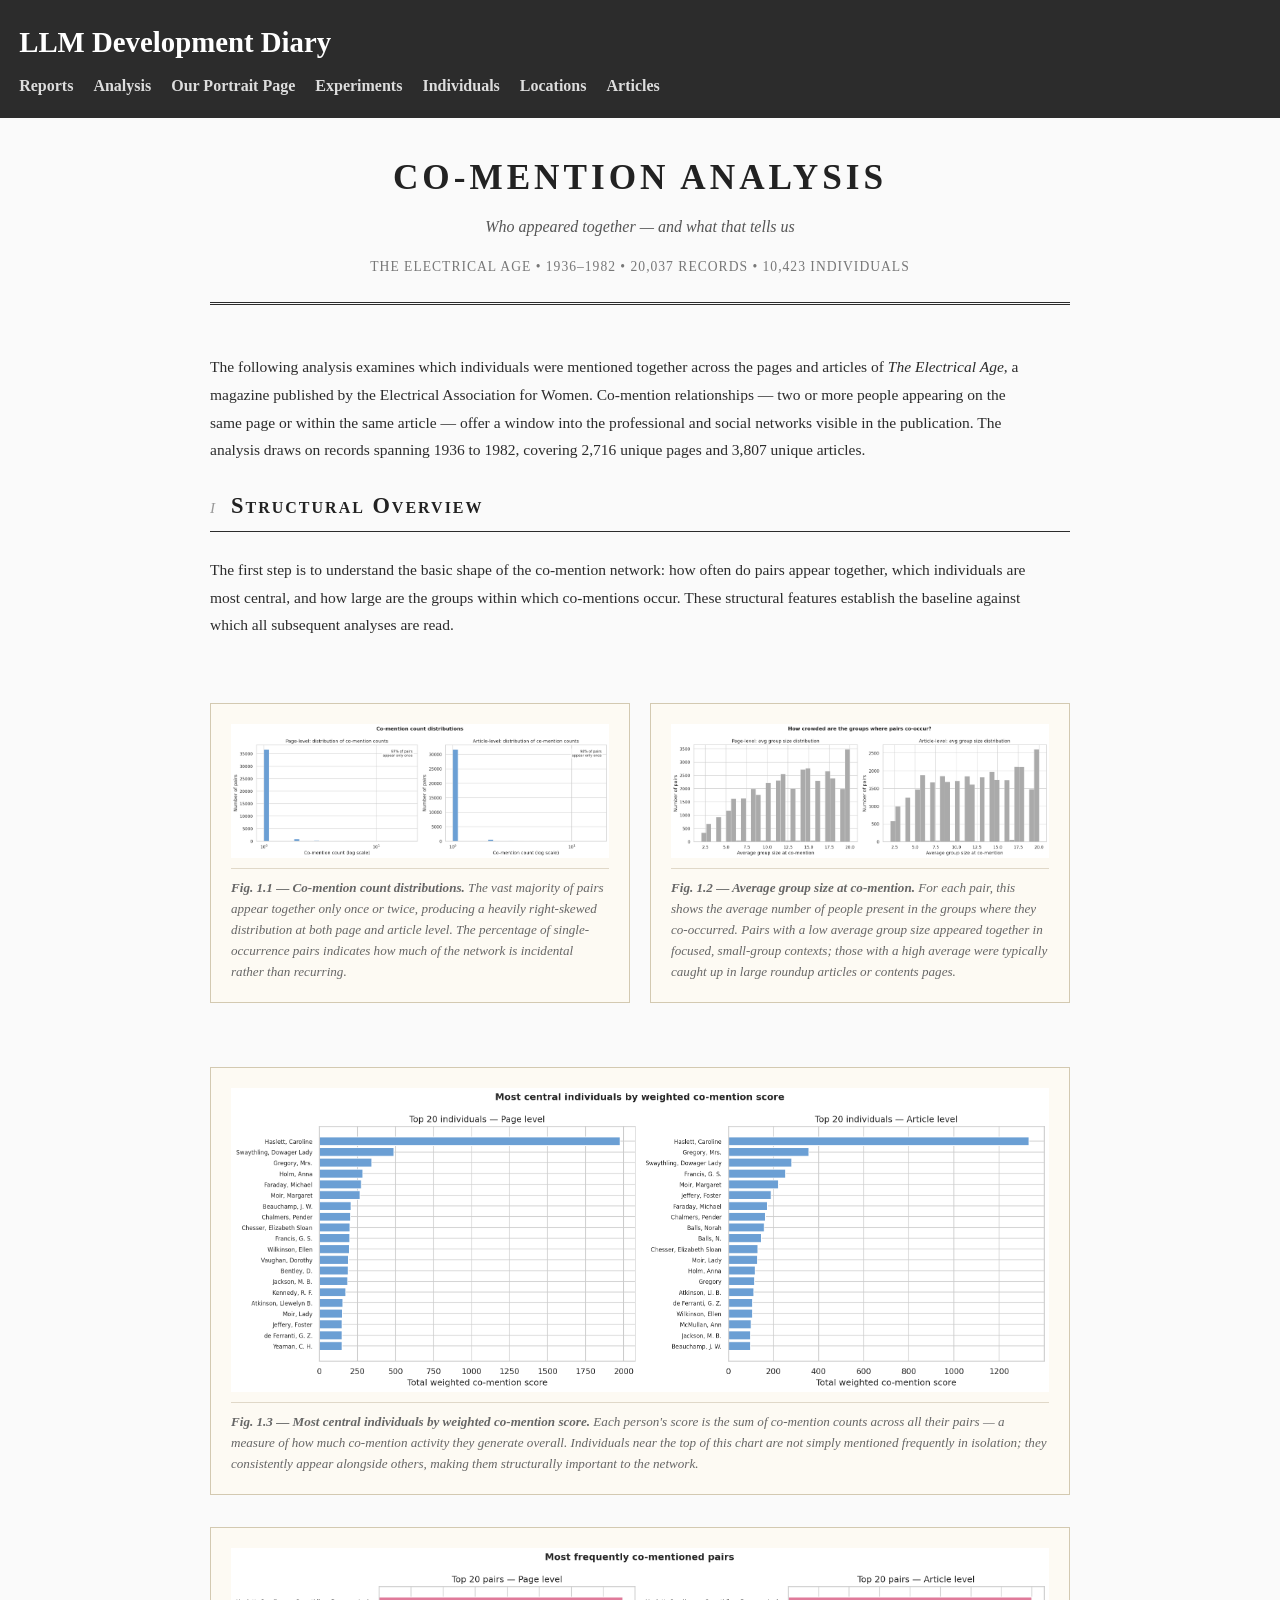
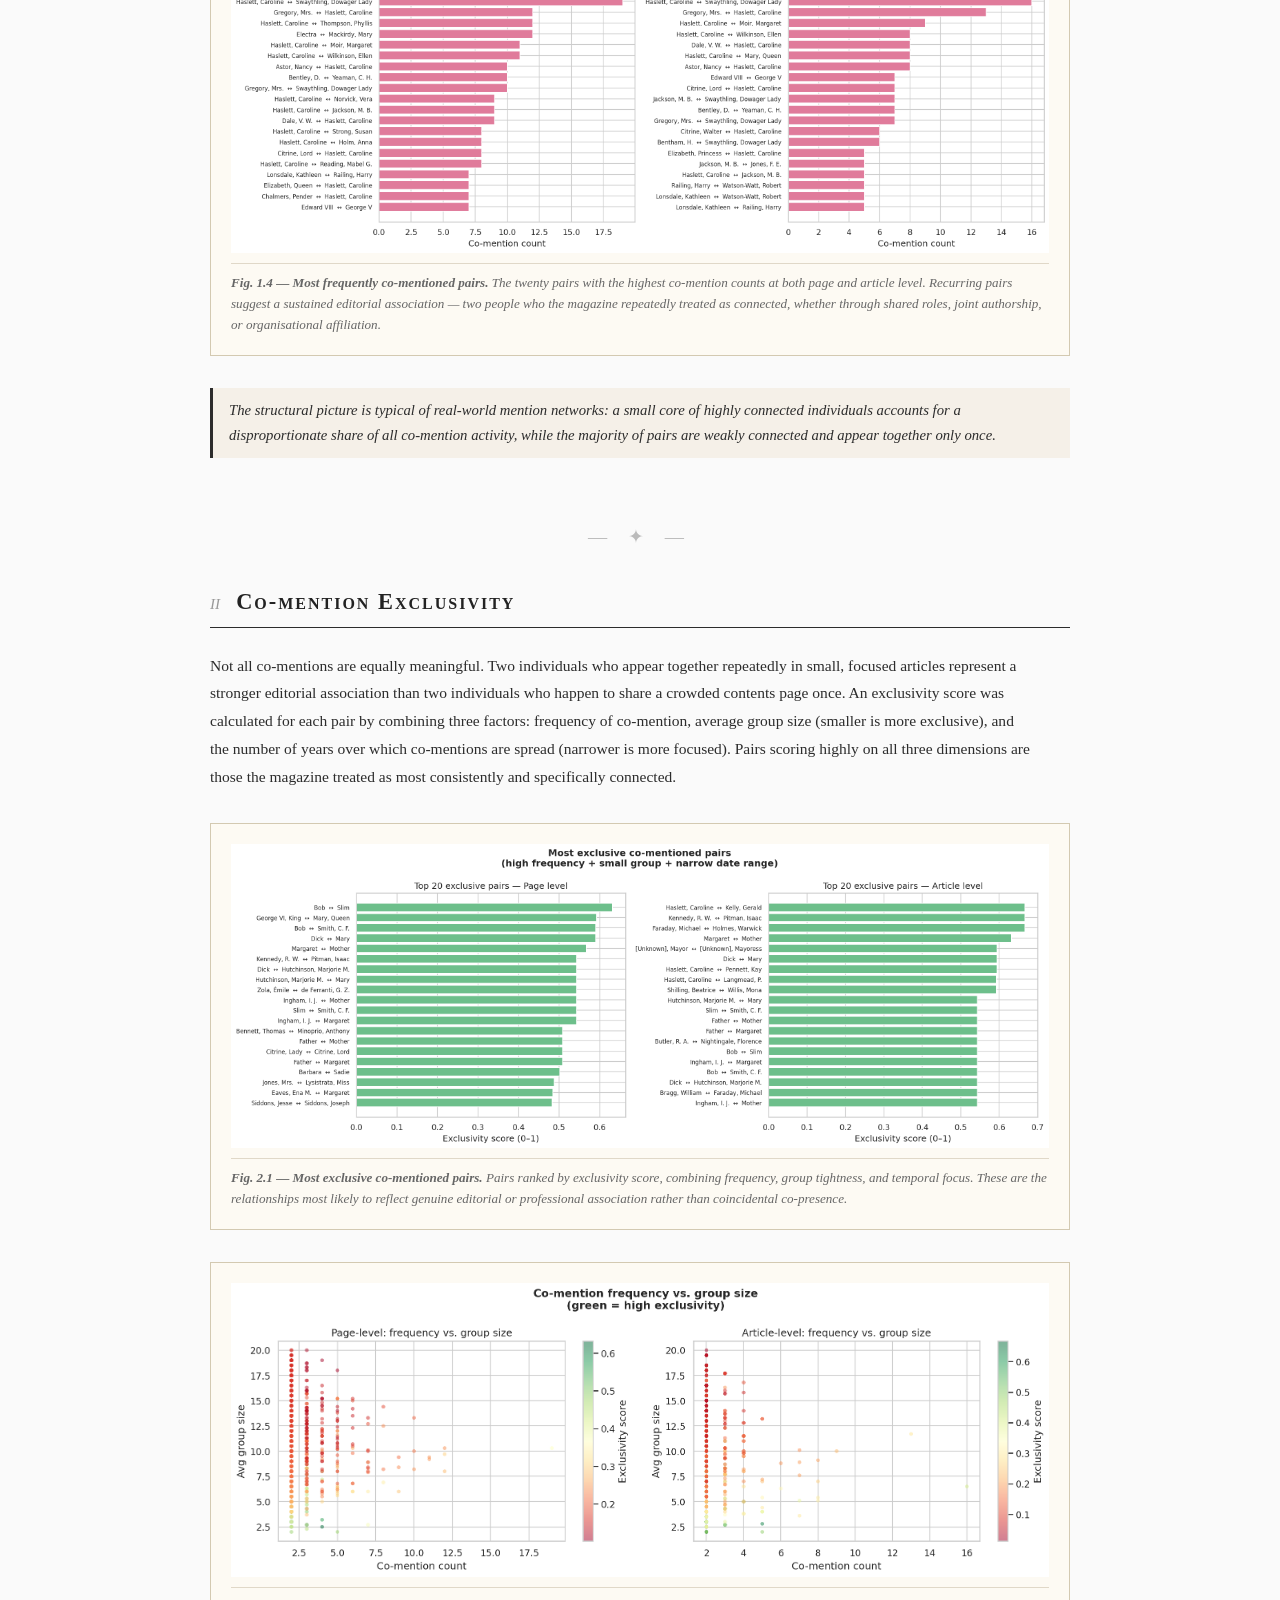
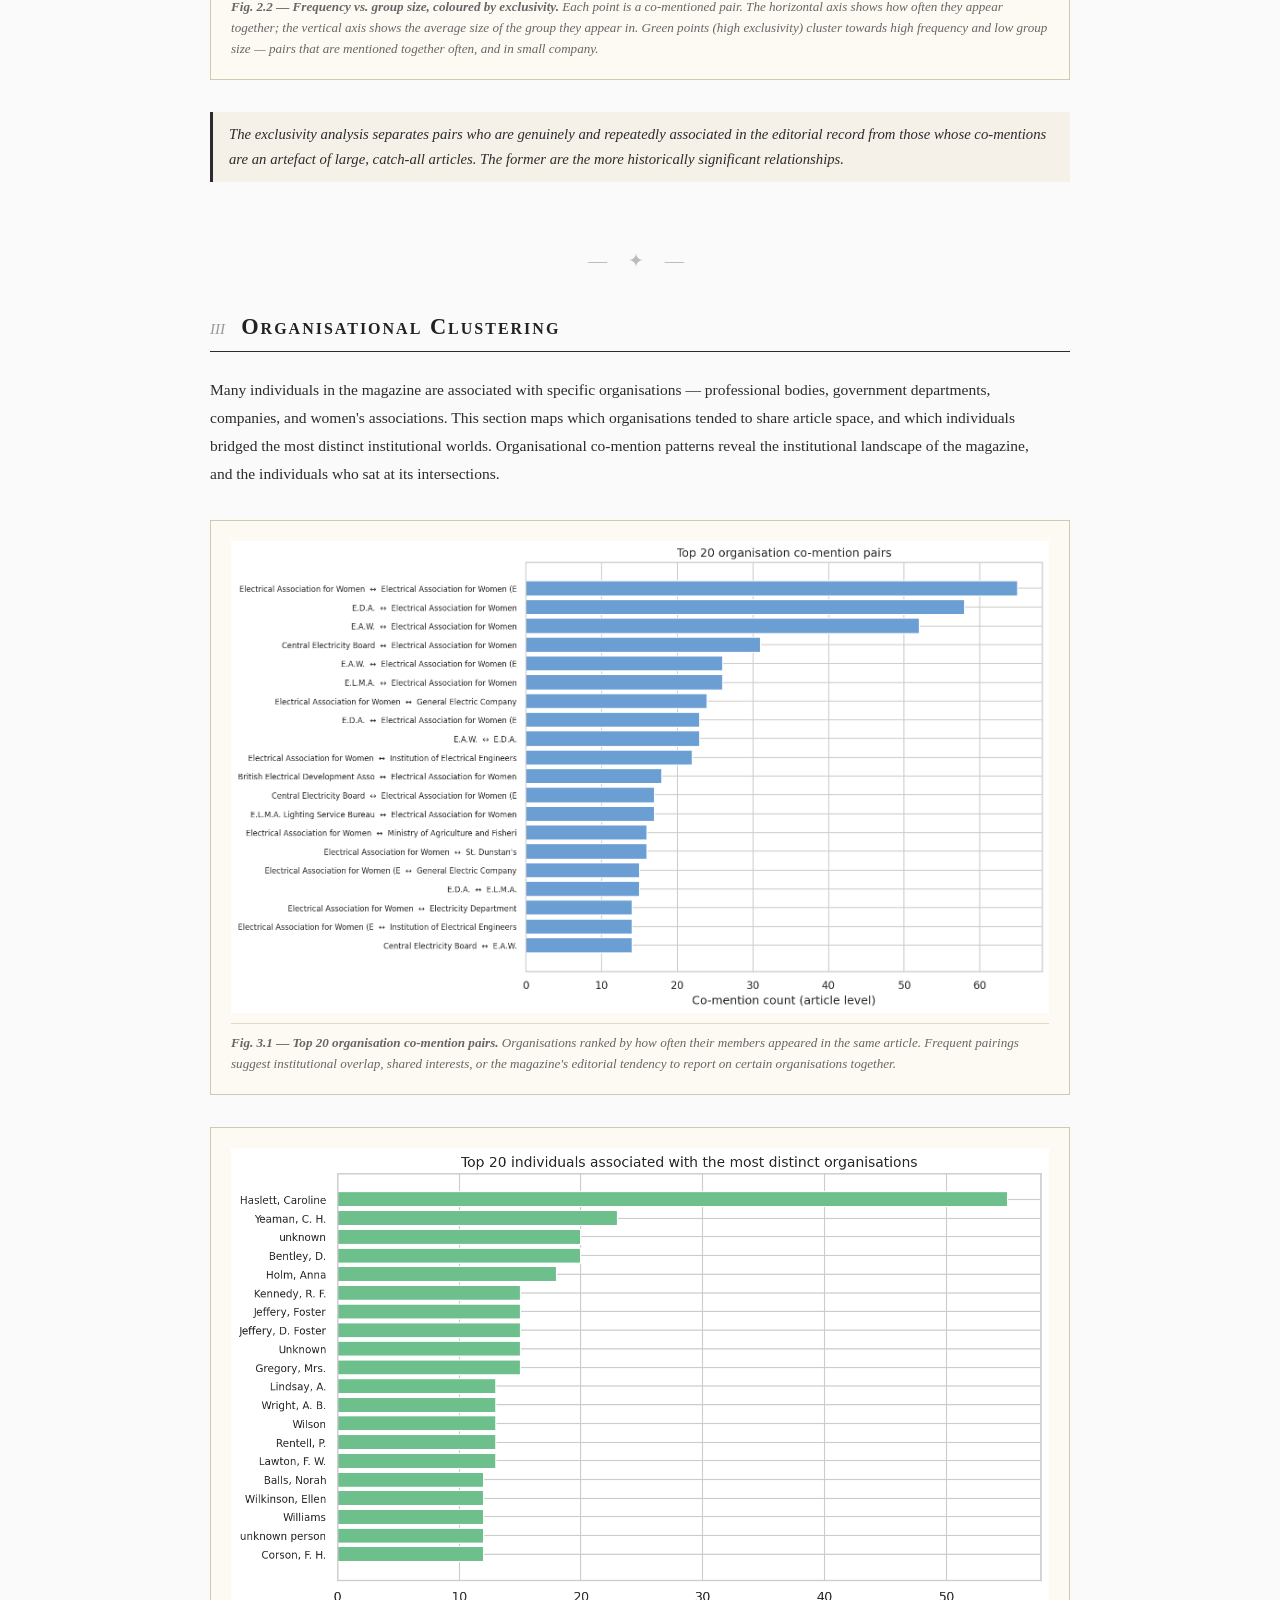
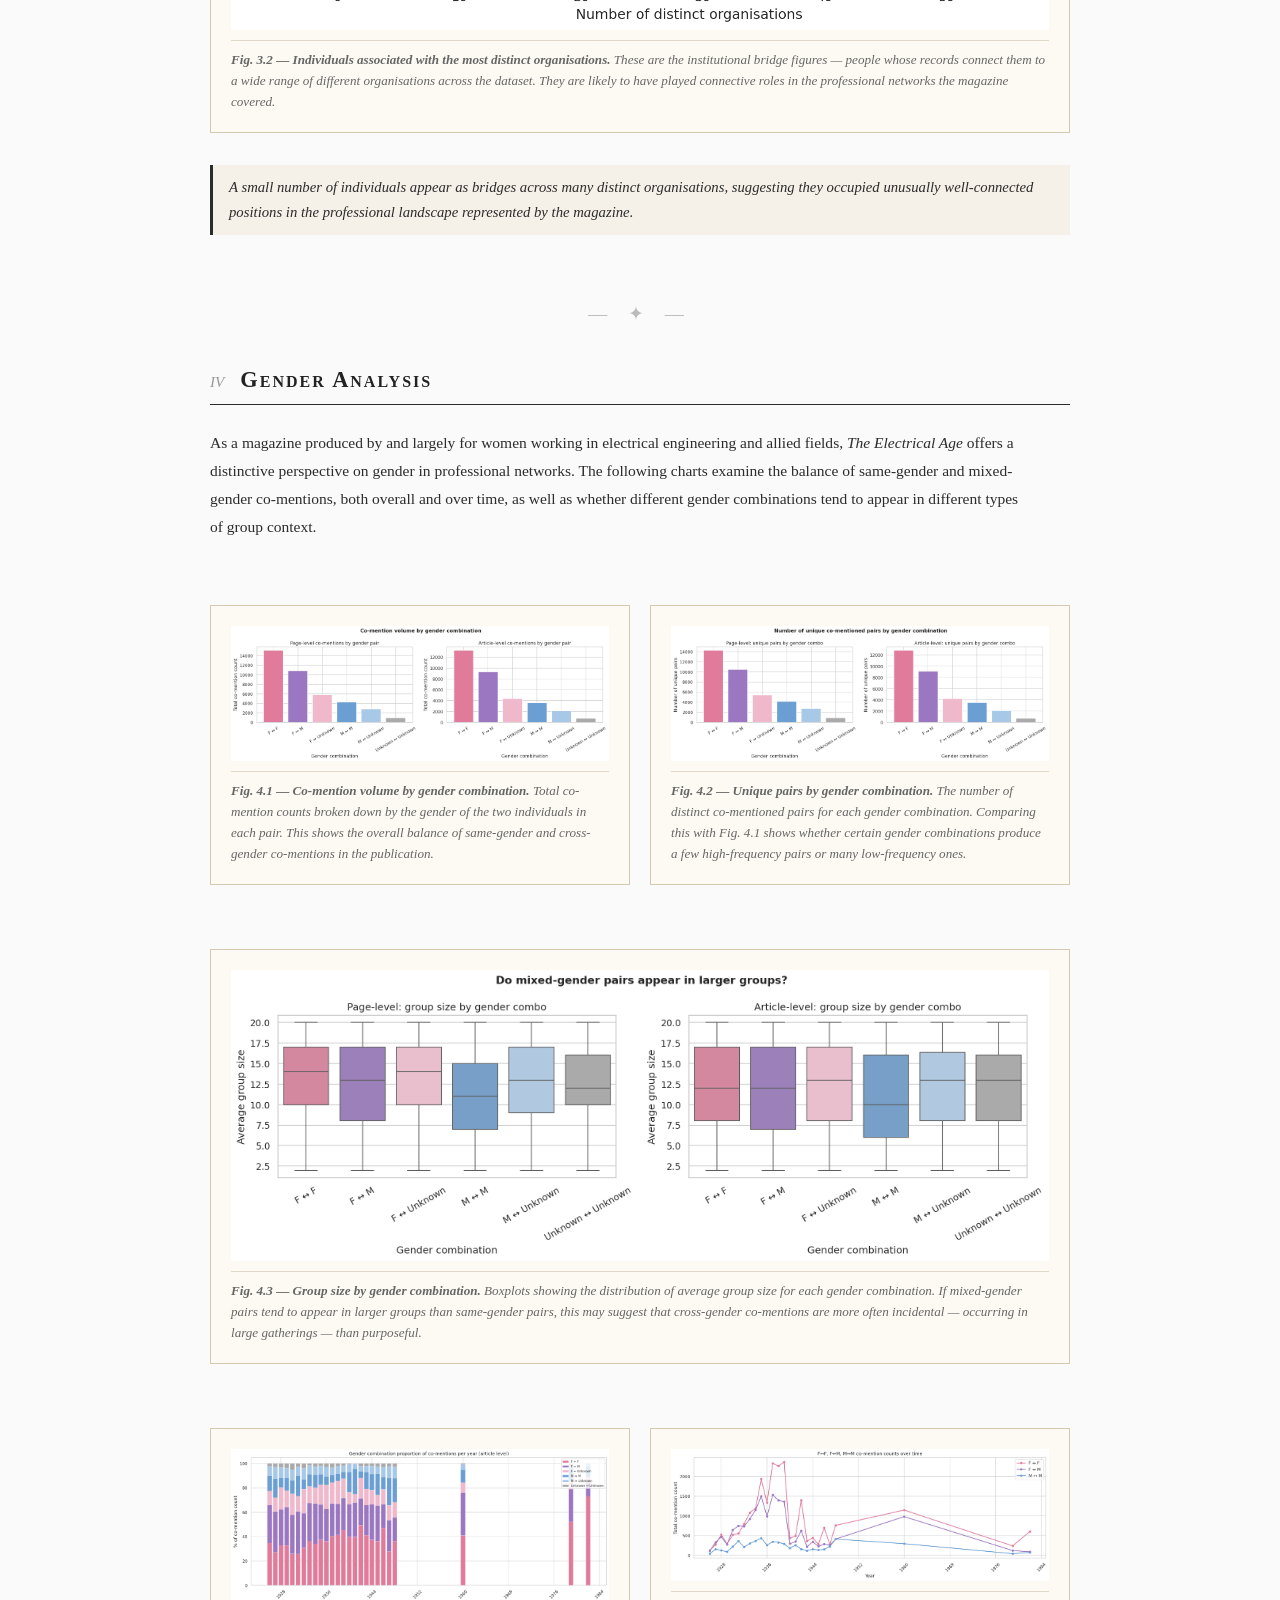
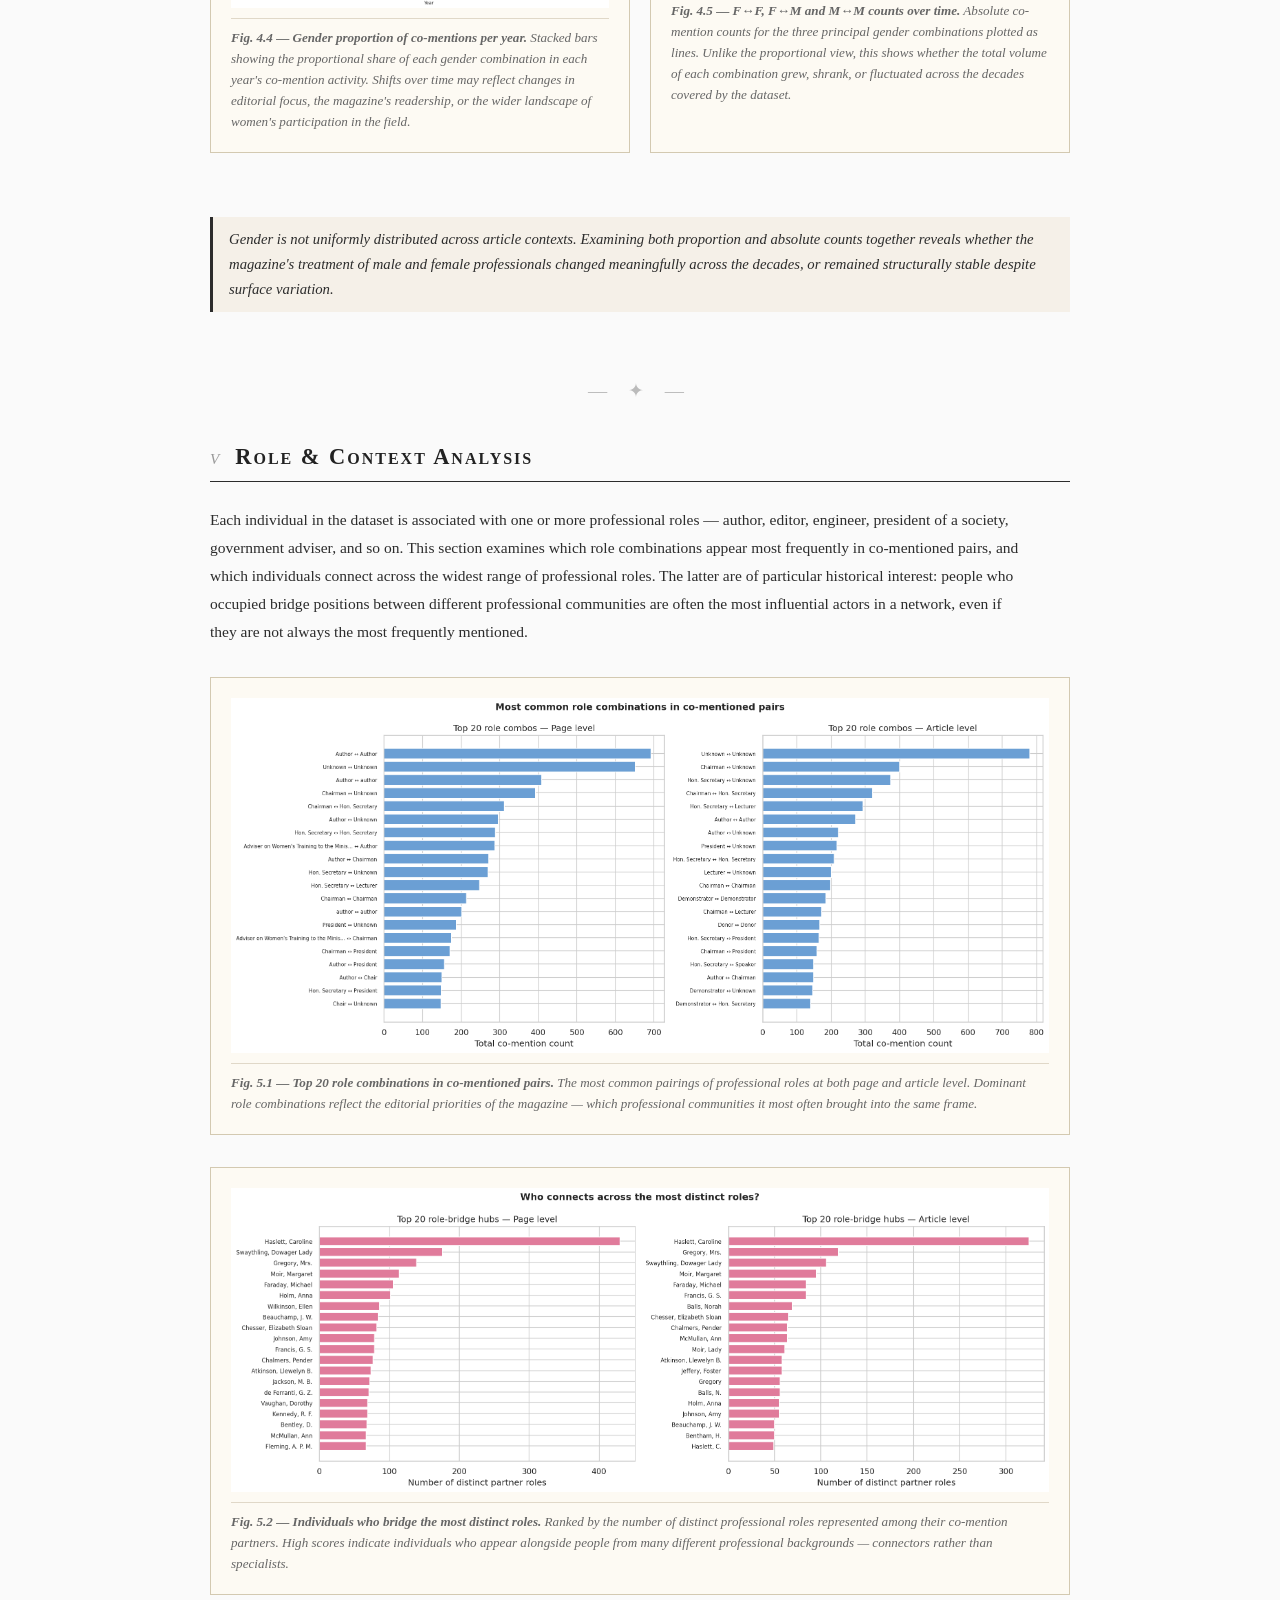
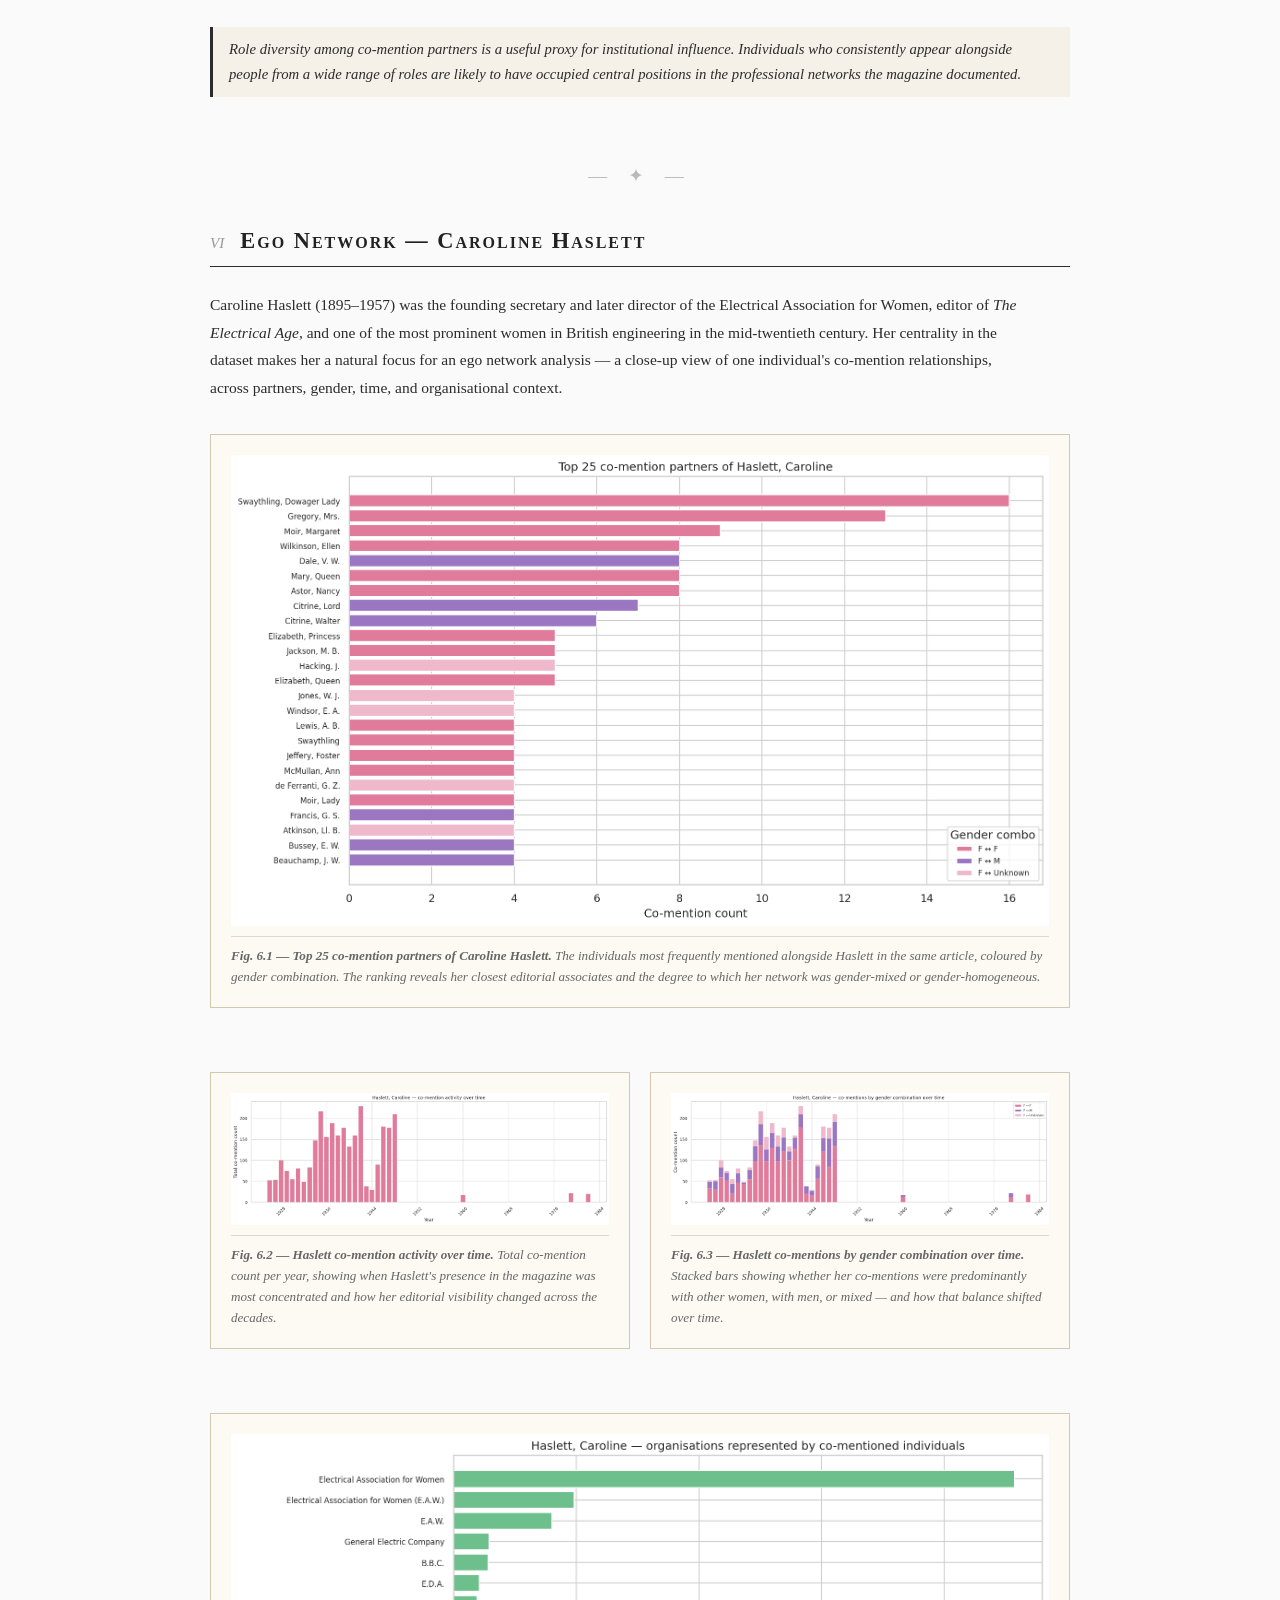
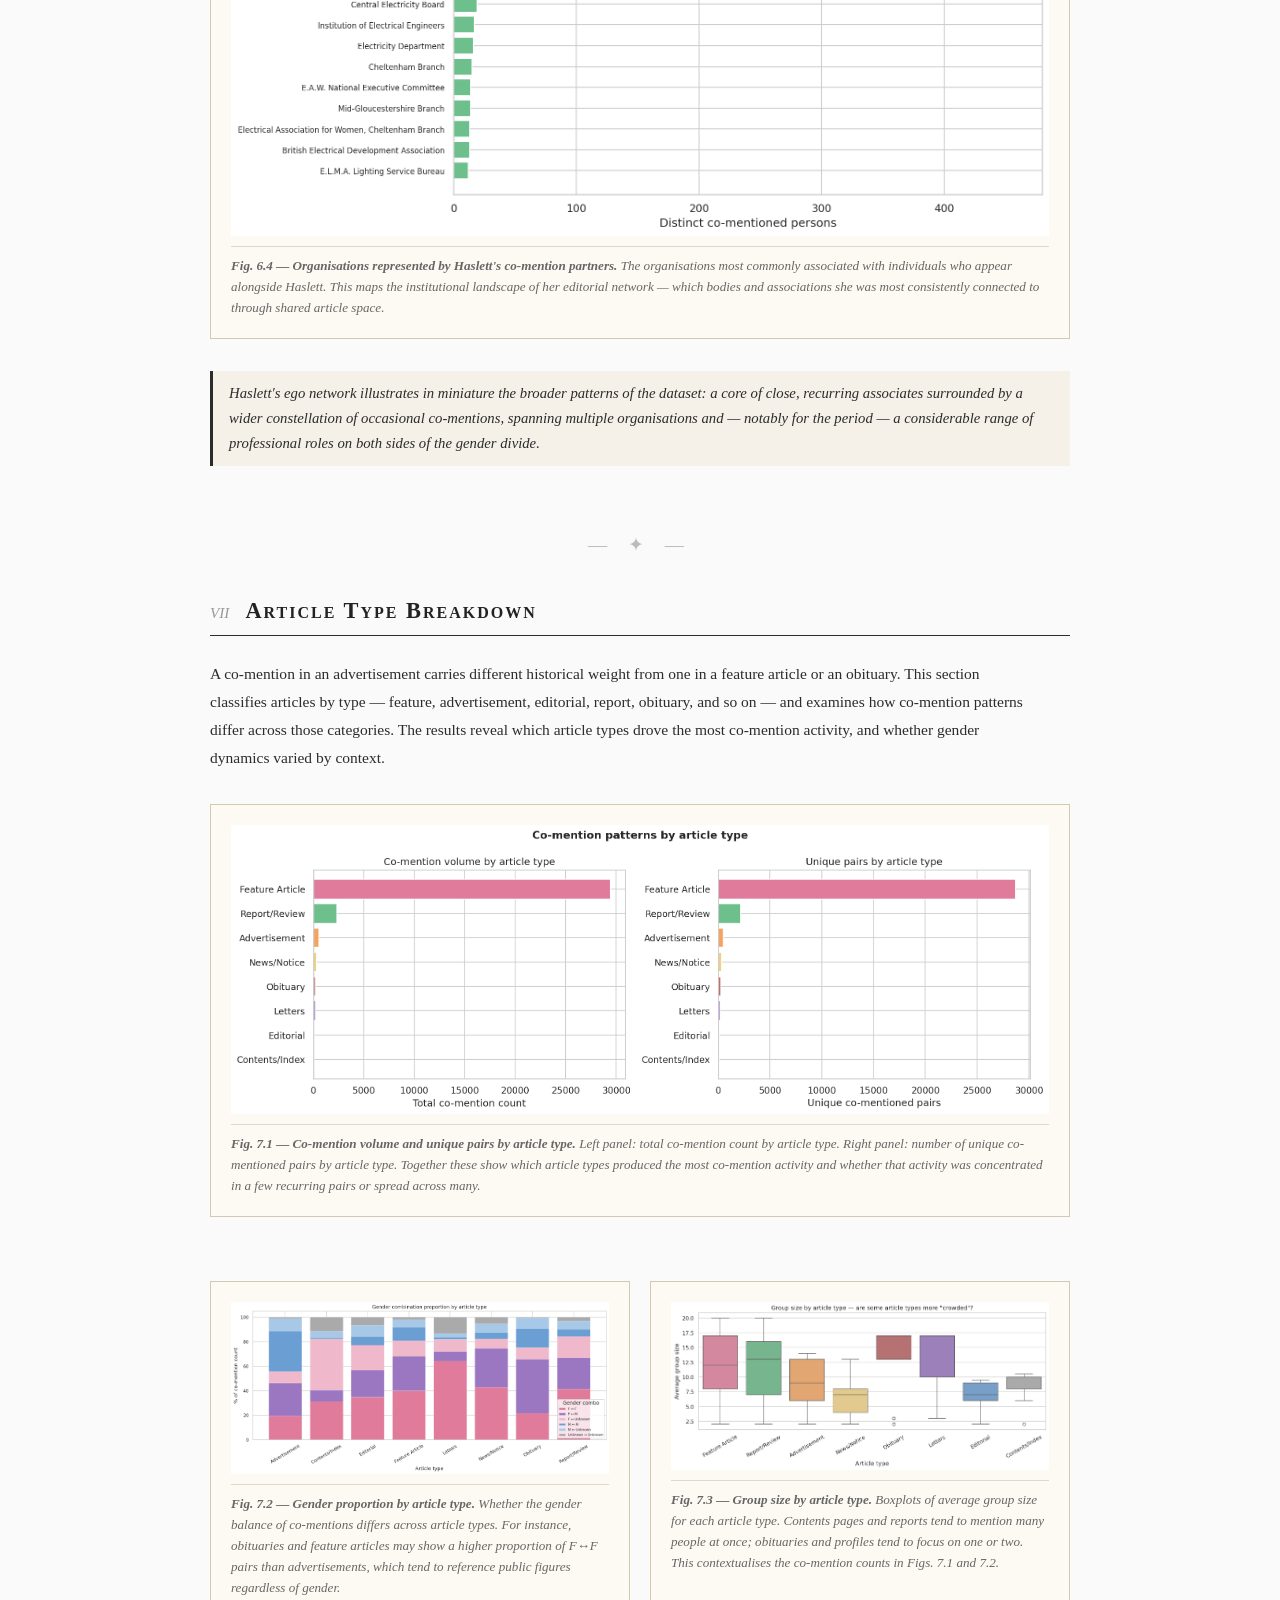
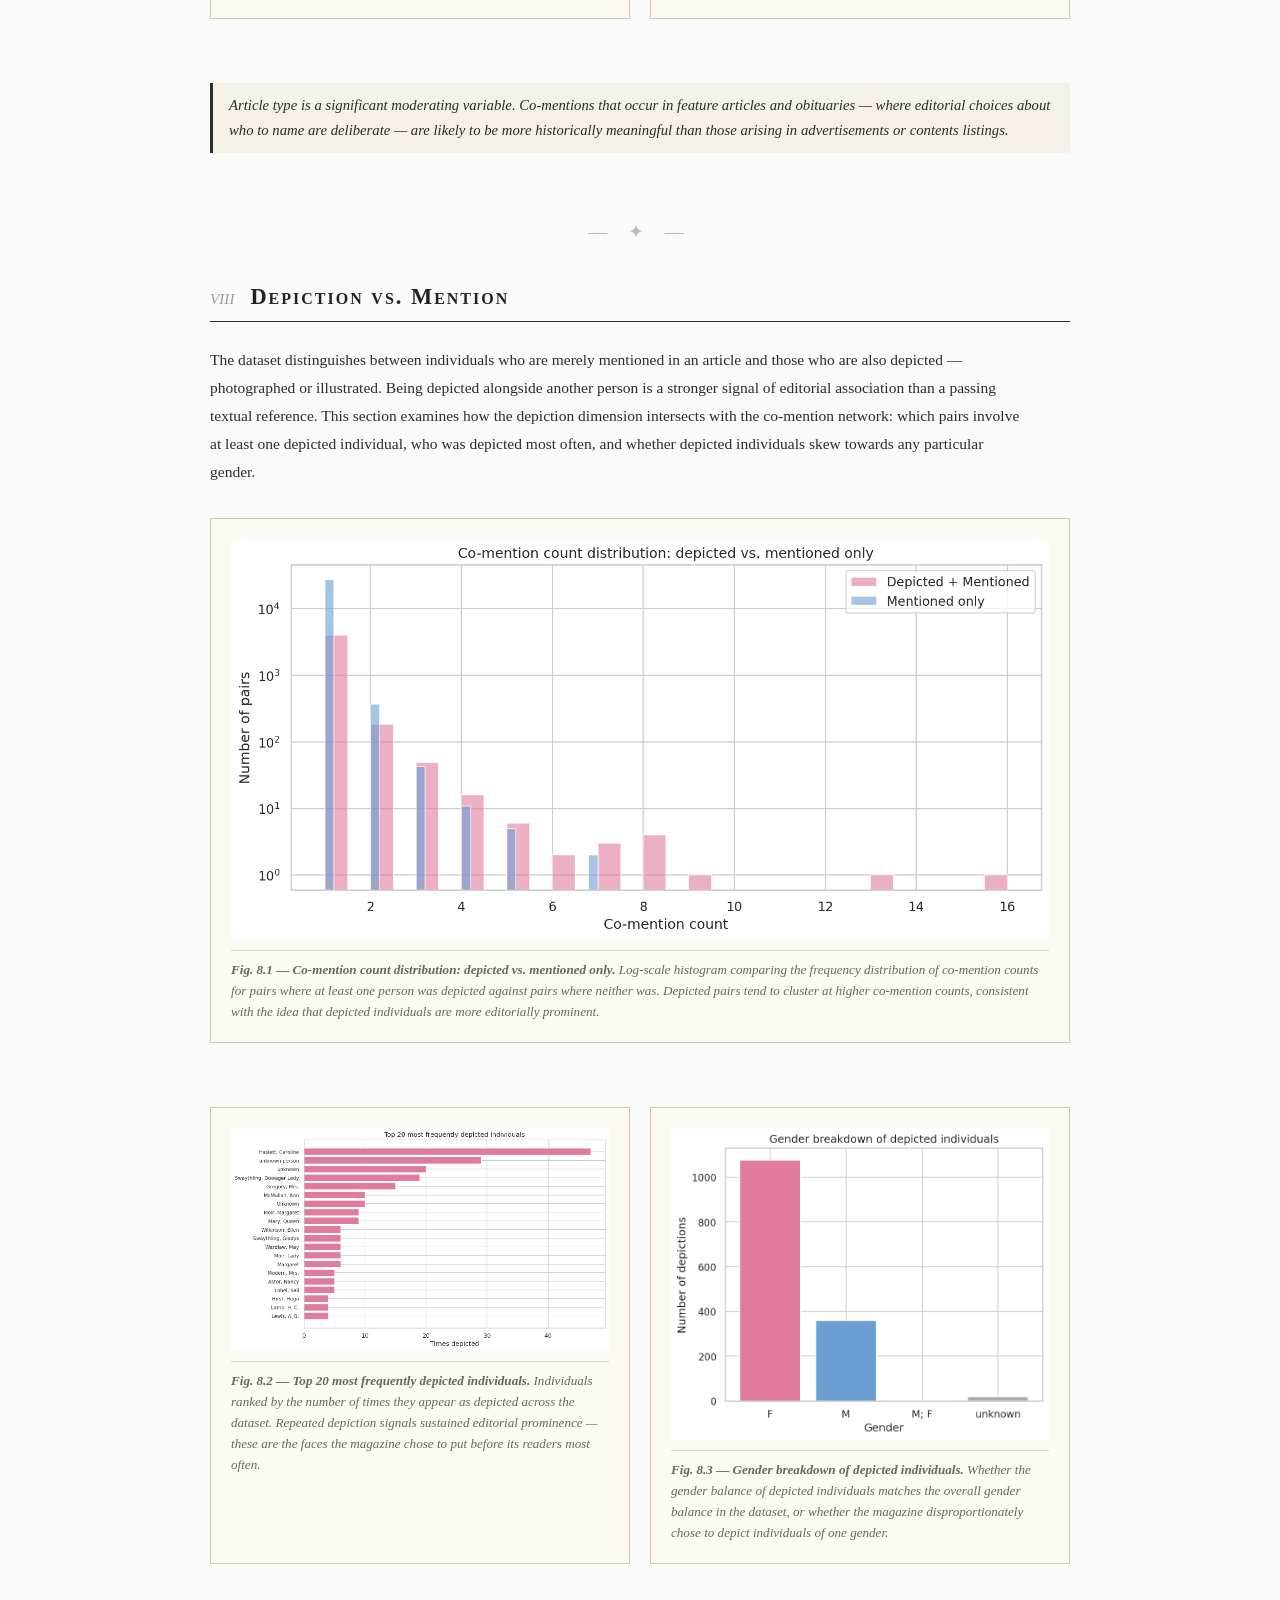
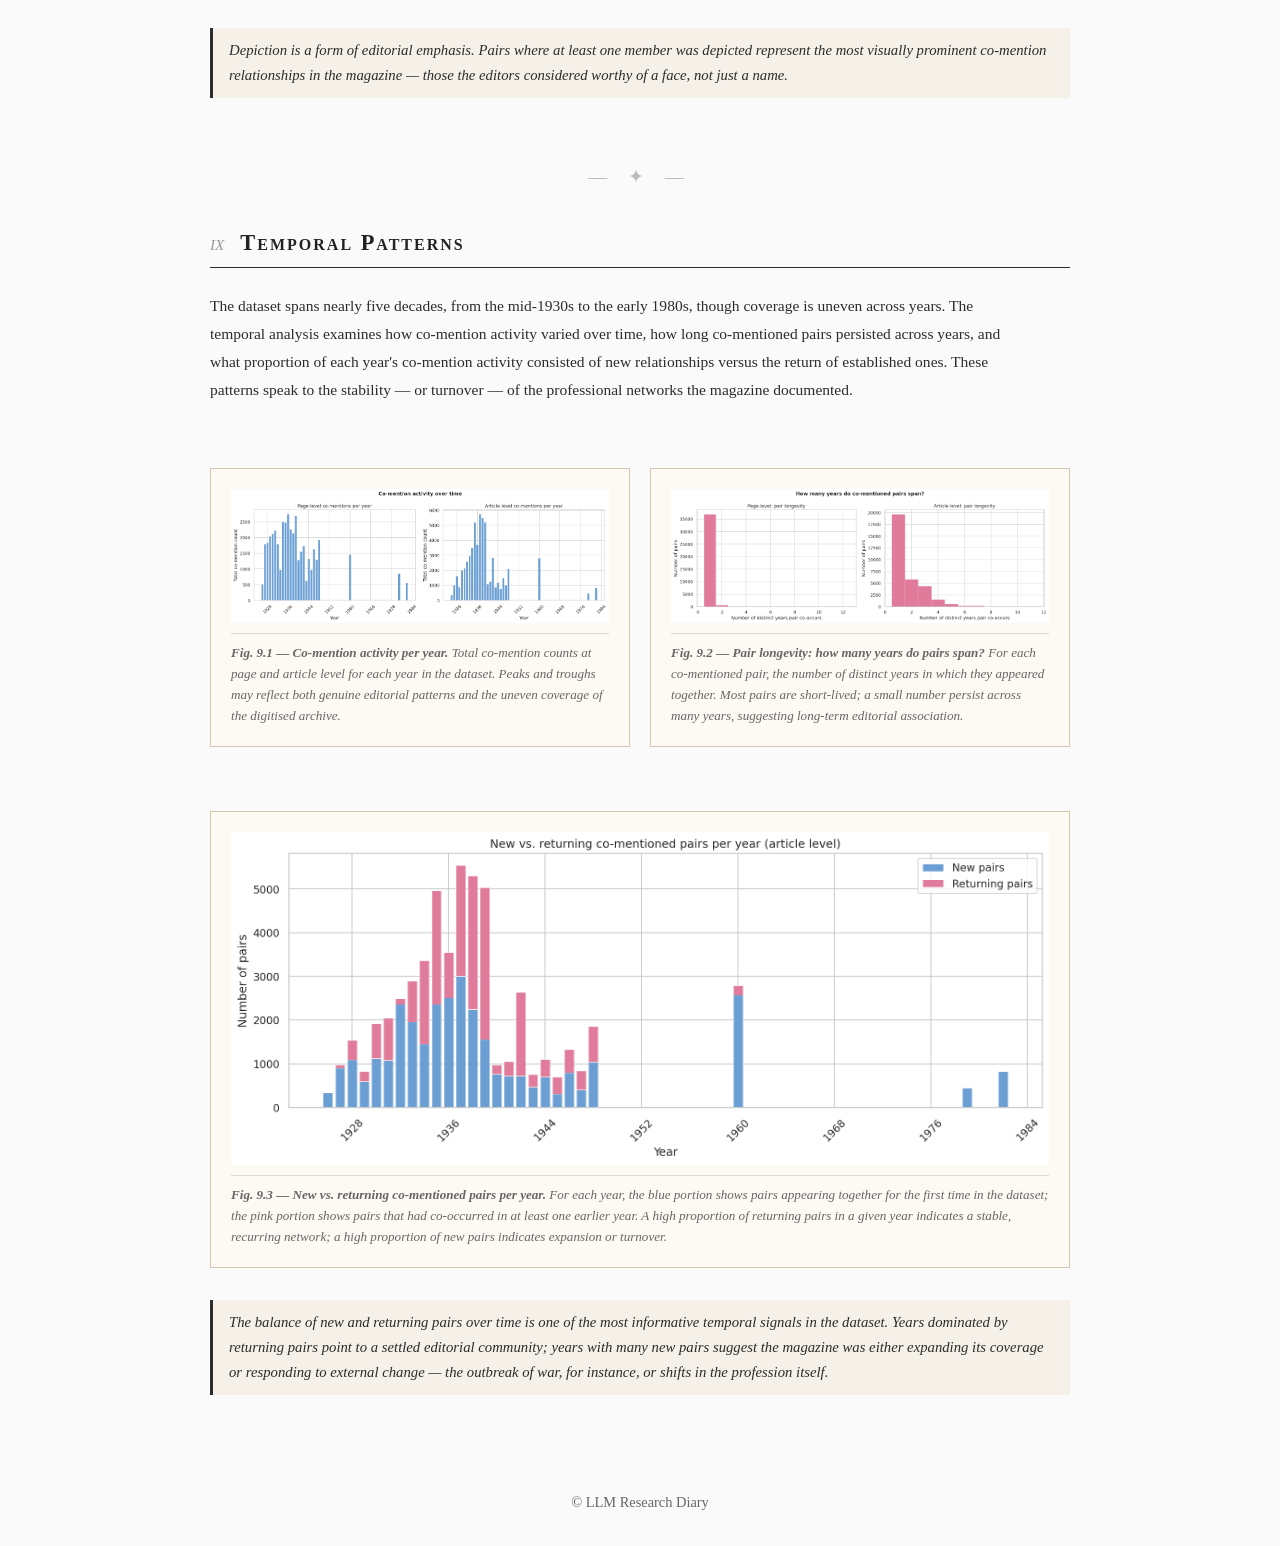
==== analysis.html @ dbefab25 "Update analysis.html" ====
<!DOCTYPE html>
<html lang="en">
<head>
    <meta charset="UTF-8">
    <title>Co-mention Analysis — LLM Research Diary</title>
    <link rel="stylesheet" href="css/style.css">
    <style>
        /* ── Page layout ───────────────────────────────────────────── */
        .analysis-container {
            max-width: 1100px;
            margin: 2rem auto;
            padding: 0 20px;
        }

        /* ── Magazine-style page header ────────────────────────────── */
        .page-header {
            text-align: center;
            border-bottom: 3px double #2c2c2c;
            margin-bottom: 3rem;
            padding-bottom: 1.5rem;
        }

        .page-header h2 {
            font-family: "Georgia", serif;
            font-size: 2.2rem;
            letter-spacing: 4px;
            text-transform: uppercase;
            margin: 0 0 0.5rem 0;
        }

        .page-header .subtitle {
            font-family: "Georgia", serif;
            font-style: italic;
            color: #555;
            font-size: 1rem;
        }

        .page-header .dataset-meta {
            margin-top: 1rem;
            font-size: 0.85rem;
            color: #777;
            letter-spacing: 1px;
            text-transform: uppercase;
        }

        /* ── Section headers ────────────────────────────────────────── */
        .analysis-section {
            margin-bottom: 4rem;
        }

        .section-header {
            border-bottom: 1px solid #2c2c2c;
            margin-bottom: 1.5rem;
            padding-bottom: 0.4rem;
            display: flex;
            align-items: baseline;
            gap: 1rem;
        }

        .section-header h3 {
            font-family: "Georgia", serif;
            font-variant: small-caps;
            font-size: 1.4rem;
            letter-spacing: 2px;
            margin: 0;
        }

        .section-number {
            font-family: "Georgia", serif;
            font-style: italic;
            color: #999;
            font-size: 0.95rem;
        }

        /* ── Narrative text ─────────────────────────────────────────── */
        .narrative {
            font-family: "Georgia", serif;
            font-size: 0.97rem;
            line-height: 1.8;
            color: #2c2c2c;
            max-width: 820px;
            margin-bottom: 1.5rem;
        }

        .narrative em {
            font-style: italic;
        }

        /* ── Figure blocks ──────────────────────────────────────────── */
        .figure-block {
            margin: 2rem 0;
            background: #fdfaf3;
            border: 1px solid #d3c9b1;
            padding: 20px;
        }

        .figure-block img {
            width: 100%;
            height: auto;
            display: block;
        }

        .figure-caption {
            font-family: "Georgia", serif;
            font-size: 0.82rem;
            font-style: italic;
            color: #666;
            margin-top: 10px;
            border-top: 1px solid #e0d8c8;
            padding-top: 8px;
        }

        /* ── Two-column figure layout ───────────────────────────────── */
        .figures-row {
            display: grid;
            grid-template-columns: 1fr 1fr;
            gap: 20px;
            margin: 2rem 0;
        }

        @media (max-width: 750px) {
            .figures-row { grid-template-columns: 1fr; }
        }

        /* ── Interactive chart wrapper ──────────────────────────────── */
        .interactive-block {
            margin: 2rem 0;
            background: #fdfaf3;
            border: 1px solid #d3c9b1;
            padding: 20px;
        }

        .interactive-block iframe {
            width: 100%;
            height: 500px;
            border: none;
            display: block;
        }

        .interactive-label {
            font-family: "Georgia", serif;
            font-size: 0.75rem;
            text-transform: uppercase;
            letter-spacing: 1px;
            color: #999;
            margin-bottom: 8px;
        }

        /* ── Key finding callout ────────────────────────────────────── */
        .finding {
            border-left: 3px solid #2c2c2c;
            padding: 10px 16px;
            margin: 1.5rem 0;
            background: #f5f0e8;
            font-family: "Georgia", serif;
            font-size: 0.92rem;
            font-style: italic;
            color: #2c2c2c;
            line-height: 1.7;
        }

        /* ── Divider ────────────────────────────────────────────────── */
        .ornament {
            text-align: center;
            color: #bbb;
            font-size: 1.2rem;
            margin: 3rem 0 2rem;
            letter-spacing: 8px;
        }
    </style>
</head>
<body>

<header>
    <h1>LLM Development Diary</h1>
    <nav>
        <a href="index.html">Reports</a>
        <a href="analysis.html">Analysis</a>
        <a href="portraits.html">Our Portrait Page</a>
        <a href="experiments.html">Experiments</a>
        <a href="people.html">Individuals</a>
        <a href="locations.html">Locations</a>
        <a href="articles.html">Articles</a>
    </nav>
</header>

<main>
<div class="analysis-container">

    <!-- ── Page header ──────────────────────────────────────────────── -->
    <div class="page-header">
        <h2>Co-mention Analysis</h2>
        <span class="subtitle">Who appeared together — and what that tells us</span>
        <div class="dataset-meta">
            The Electrical Age &bull; 1936–1982 &bull; 20,037 records &bull; 10,423 individuals
        </div>
    </div>

    <p class="narrative">
        The following analysis examines which individuals were mentioned together across the pages
        and articles of <em>The Electrical Age</em>, a magazine published by the Electrical Association
        for Women. Co-mention relationships — two or more people appearing on the same page or within
        the same article — offer a window into the professional and social networks visible in the
        publication. The analysis draws on records spanning 1936 to 1982, covering 2,716 unique pages
        and 3,807 unique articles.
    </p>

    <!-- ════════════════════════════════════════════════════════════════
         1. STRUCTURAL OVERVIEW
    ═════════════════════════════════════════════════════════════════ -->
    <div class="analysis-section">
        <div class="section-header">
            <span class="section-number">I</span>
            <h3>Structural Overview</h3>
        </div>

        <p class="narrative">
            The first step is to understand the basic shape of the co-mention network: how often
            do pairs appear together, which individuals are most central, and how large are the
            groups within which co-mentions occur. These structural features establish the baseline
            against which all subsequent analyses are read.
        </p>

        <div class="figures-row">
            <div class="figure-block">
                <img src="assets/charts/1a_comention_distribution.png"
                     alt="Distribution of co-mention counts at page and article level">
                <div class="figure-caption">
                    <strong>Fig. 1.1 — Co-mention count distributions.</strong>
                    The vast majority of pairs appear together only once or twice, producing a
                    heavily right-skewed distribution at both page and article level. The percentage
                    of single-occurrence pairs indicates how much of the network is incidental
                    rather than recurring.
                </div>
            </div>
            <div class="figure-block">
                <img src="assets/charts/1d_group_size_distribution.png"
                     alt="Distribution of average group sizes at co-mention">
                <div class="figure-caption">
                    <strong>Fig. 1.2 — Average group size at co-mention.</strong>
                    For each pair, this shows the average number of people present in the groups
                    where they co-occurred. Pairs with a low average group size appeared together
                    in focused, small-group contexts; those with a high average were typically
                    caught up in large roundup articles or contents pages.
                </div>
            </div>
        </div>

        <div class="figure-block">
            <img src="assets/charts/1b_top_individuals.png"
                 alt="Top 20 individuals by weighted co-mention score">
            <div class="figure-caption">
                <strong>Fig. 1.3 — Most central individuals by weighted co-mention score.</strong>
                Each person's score is the sum of co-mention counts across all their pairs — a
                measure of how much co-mention activity they generate overall. Individuals near
                the top of this chart are not simply mentioned frequently in isolation; they
                consistently appear alongside others, making them structurally important to the
                network.
            </div>
        </div>

        <div class="figure-block">
            <img src="assets/charts/1c_top_pairs.png"
                 alt="Top 20 most frequently co-mentioned pairs">
            <div class="figure-caption">
                <strong>Fig. 1.4 — Most frequently co-mentioned pairs.</strong>
                The twenty pairs with the highest co-mention counts at both page and article level.
                Recurring pairs suggest a sustained editorial association — two people who the
                magazine repeatedly treated as connected, whether through shared roles, joint
                authorship, or organisational affiliation.
            </div>
        </div>

        <div class="finding">
            The structural picture is typical of real-world mention networks: a small core of
            highly connected individuals accounts for a disproportionate share of all co-mention
            activity, while the majority of pairs are weakly connected and appear together only once.
        </div>
    </div>

    <div class="ornament">— ✦ —</div>

    <!-- ════════════════════════════════════════════════════════════════
         2. CO-MENTION EXCLUSIVITY
    ═════════════════════════════════════════════════════════════════ -->
    <div class="analysis-section">
        <div class="section-header">
            <span class="section-number">II</span>
            <h3>Co-mention Exclusivity</h3>
        </div>

        <p class="narrative">
            Not all co-mentions are equally meaningful. Two individuals who appear together
            repeatedly in small, focused articles represent a stronger editorial association than
            two individuals who happen to share a crowded contents page once. An exclusivity score
            was calculated for each pair by combining three factors: frequency of co-mention,
            average group size (smaller is more exclusive), and the number of years over which
            co-mentions are spread (narrower is more focused). Pairs scoring highly on all three
            dimensions are those the magazine treated as most consistently and specifically connected.
        </p>

        <div class="figure-block">
            <img src="assets/charts/1a_exclusive_pairs.png"
                 alt="Top 20 most exclusive co-mentioned pairs">
            <div class="figure-caption">
                <strong>Fig. 2.1 — Most exclusive co-mentioned pairs.</strong>
                Pairs ranked by exclusivity score, combining frequency, group tightness, and
                temporal focus. These are the relationships most likely to reflect genuine
                editorial or professional association rather than coincidental co-presence.
            </div>
        </div>

        <div class="figure-block">
            <img src="assets/charts/1b_exclusivity_scatter.png"
                 alt="Co-mention frequency vs average group size, coloured by exclusivity">
            <div class="figure-caption">
                <strong>Fig. 2.2 — Frequency vs. group size, coloured by exclusivity.</strong>
                Each point is a co-mentioned pair. The horizontal axis shows how often they
                appear together; the vertical axis shows the average size of the group they
                appear in. Green points (high exclusivity) cluster towards high frequency and
                low group size — pairs that are mentioned together often, and in small company.
            </div>
        </div>

        <div class="finding">
            The exclusivity analysis separates pairs who are genuinely and repeatedly associated
            in the editorial record from those whose co-mentions are an artefact of large,
            catch-all articles. The former are the more historically significant relationships.
        </div>
    </div>

    <div class="ornament">— ✦ —</div>

    <!-- ════════════════════════════════════════════════════════════════
         3. ORGANISATIONAL CLUSTERING
    ═════════════════════════════════════════════════════════════════ -->
    <div class="analysis-section">
        <div class="section-header">
            <span class="section-number">III</span>
            <h3>Organisational Clustering</h3>
        </div>

        <p class="narrative">
            Many individuals in the magazine are associated with specific organisations —
            professional bodies, government departments, companies, and women's associations.
            This section maps which organisations tended to share article space, and which
            individuals bridged the most distinct institutional worlds. Organisational co-mention
            patterns reveal the institutional landscape of the magazine, and the individuals who
            sat at its intersections.
        </p>

        <div class="figure-block">
            <img src="assets/charts/2a_org_pairs.png"
                 alt="Top 20 organisation co-mention pairs">
            <div class="figure-caption">
                <strong>Fig. 3.1 — Top 20 organisation co-mention pairs.</strong>
                Organisations ranked by how often their members appeared in the same article.
                Frequent pairings suggest institutional overlap, shared interests, or the
                magazine's editorial tendency to report on certain organisations together.
            </div>
        </div>

        <div class="figure-block">
            <img src="assets/charts/2b_org_bridge_persons.png"
                 alt="Individuals associated with the most distinct organisations">
            <div class="figure-caption">
                <strong>Fig. 3.2 — Individuals associated with the most distinct organisations.</strong>
                These are the institutional bridge figures — people whose records connect them
                to a wide range of different organisations across the dataset. They are likely
                to have played connective roles in the professional networks the magazine covered.
            </div>
        </div>

        <div class="finding">
            A small number of individuals appear as bridges across many distinct organisations,
            suggesting they occupied unusually well-connected positions in the professional
            landscape represented by the magazine.
        </div>
    </div>

    <div class="ornament">— ✦ —</div>

    <!-- ════════════════════════════════════════════════════════════════
         4. GENDER ANALYSIS
    ═════════════════════════════════════════════════════════════════ -->
    <div class="analysis-section">
        <div class="section-header">
            <span class="section-number">IV</span>
            <h3>Gender Analysis</h3>
        </div>

        <p class="narrative">
            As a magazine produced by and largely for women working in electrical engineering and
            allied fields, <em>The Electrical Age</em> offers a distinctive perspective on gender
            in professional networks. The following charts examine the balance of same-gender and
            mixed-gender co-mentions, both overall and over time, as well as whether different
            gender combinations tend to appear in different types of group context.
        </p>

        <div class="figures-row">
            <div class="figure-block">
                <img src="assets/charts/2a_gender_combo_counts.png"
                     alt="Co-mention volume by gender combination">
                <div class="figure-caption">
                    <strong>Fig. 4.1 — Co-mention volume by gender combination.</strong>
                    Total co-mention counts broken down by the gender of the two individuals in
                    each pair. This shows the overall balance of same-gender and cross-gender
                    co-mentions in the publication.
                </div>
            </div>
            <div class="figure-block">
                <img src="assets/charts/2b_gender_combo_pairs.png"
                     alt="Unique pairs by gender combination">
                <div class="figure-caption">
                    <strong>Fig. 4.2 — Unique pairs by gender combination.</strong>
                    The number of distinct co-mentioned pairs for each gender combination.
                    Comparing this with Fig. 4.1 shows whether certain gender combinations
                    produce a few high-frequency pairs or many low-frequency ones.
                </div>
            </div>
        </div>

        <div class="figure-block">
            <img src="assets/charts/2c_gender_group_size.png"
                 alt="Group size by gender combination">
            <div class="figure-caption">
                <strong>Fig. 4.3 — Group size by gender combination.</strong>
                Boxplots showing the distribution of average group size for each gender
                combination. If mixed-gender pairs tend to appear in larger groups than
                same-gender pairs, this may suggest that cross-gender co-mentions are more
                often incidental — occurring in large gatherings — than purposeful.
            </div>
        </div>

        <div class="figures-row">
            <div class="figure-block">
                <img src="assets/charts/3a_gender_proportion_over_time.png"
                     alt="Gender combination proportion per year">
                <div class="figure-caption">
                    <strong>Fig. 4.4 — Gender proportion of co-mentions per year.</strong>
                    Stacked bars showing the proportional share of each gender combination
                    in each year's co-mention activity. Shifts over time may reflect changes
                    in editorial focus, the magazine's readership, or the wider landscape of
                    women's participation in the field.
                </div>
            </div>
            <div class="figure-block">
                <img src="assets/charts/3b_gender_counts_over_time.png"
                     alt="F-F, F-M, and M-M co-mention counts over time">
                <div class="figure-caption">
                    <strong>Fig. 4.5 — F↔F, F↔M and M↔M counts over time.</strong>
                    Absolute co-mention counts for the three principal gender combinations
                    plotted as lines. Unlike the proportional view, this shows whether the
                    total volume of each combination grew, shrank, or fluctuated across the
                    decades covered by the dataset.
                </div>
            </div>
        </div>

        <div class="finding">
            Gender is not uniformly distributed across article contexts. Examining both proportion
            and absolute counts together reveals whether the magazine's treatment of male and
            female professionals changed meaningfully across the decades, or remained structurally
            stable despite surface variation.
        </div>
    </div>

    <div class="ornament">— ✦ —</div>

    <!-- ════════════════════════════════════════════════════════════════
         5. ROLE & CONTEXT ANALYSIS
    ═════════════════════════════════════════════════════════════════ -->
    <div class="analysis-section">
        <div class="section-header">
            <span class="section-number">V</span>
            <h3>Role &amp; Context Analysis</h3>
        </div>

        <p class="narrative">
            Each individual in the dataset is associated with one or more professional roles —
            author, editor, engineer, president of a society, government adviser, and so on. This
            section examines which role combinations appear most frequently in co-mentioned pairs,
            and which individuals connect across the widest range of professional roles. The latter
            are of particular historical interest: people who occupied bridge positions between
            different professional communities are often the most influential actors in a network,
            even if they are not always the most frequently mentioned.
        </p>

        <div class="figure-block">
            <img src="assets/charts/3a_role_combinations.png"
                 alt="Top 20 role combinations in co-mentioned pairs">
            <div class="figure-caption">
                <strong>Fig. 5.1 — Top 20 role combinations in co-mentioned pairs.</strong>
                The most common pairings of professional roles at both page and article level.
                Dominant role combinations reflect the editorial priorities of the magazine —
                which professional communities it most often brought into the same frame.
            </div>
        </div>

        <div class="figure-block">
            <img src="assets/charts/3b_role_bridge_hubs.png"
                 alt="Individuals who bridge the most distinct roles">
            <div class="figure-caption">
                <strong>Fig. 5.2 — Individuals who bridge the most distinct roles.</strong>
                Ranked by the number of distinct professional roles represented among their
                co-mention partners. High scores indicate individuals who appear alongside
                people from many different professional backgrounds — connectors rather than
                specialists.
            </div>
        </div>

        <div class="finding">
            Role diversity among co-mention partners is a useful proxy for institutional
            influence. Individuals who consistently appear alongside people from a wide range
            of roles are likely to have occupied central positions in the professional networks
            the magazine documented.
        </div>
    </div>

    <div class="ornament">— ✦ —</div>

    <!-- ════════════════════════════════════════════════════════════════
         6. EGO NETWORK — CAROLINE HASLETT
    ═════════════════════════════════════════════════════════════════ -->
    <div class="analysis-section">
        <div class="section-header">
            <span class="section-number">VI</span>
            <h3>Ego Network — Caroline Haslett</h3>
        </div>

        <p class="narrative">
            Caroline Haslett (1895–1957) was the founding secretary and later director of the
            Electrical Association for Women, editor of <em>The Electrical Age</em>, and one of
            the most prominent women in British engineering in the mid-twentieth century. Her
            centrality in the dataset makes her a natural focus for an ego network analysis —
            a close-up view of one individual's co-mention relationships, across partners,
            gender, time, and organisational context.
        </p>

        <div class="figure-block">
            <img src="assets/charts/4a_ego_top_partners.png"
                 alt="Top 25 co-mention partners of Caroline Haslett">
            <div class="figure-caption">
                <strong>Fig. 6.1 — Top 25 co-mention partners of Caroline Haslett.</strong>
                The individuals most frequently mentioned alongside Haslett in the same article,
                coloured by gender combination. The ranking reveals her closest editorial
                associates and the degree to which her network was gender-mixed or gender-homogeneous.
            </div>
        </div>

        <div class="figures-row">
            <div class="figure-block">
                <img src="assets/charts/4b_ego_over_time.png"
                     alt="Caroline Haslett co-mention activity over time">
                <div class="figure-caption">
                    <strong>Fig. 6.2 — Haslett co-mention activity over time.</strong>
                    Total co-mention count per year, showing when Haslett's presence in the
                    magazine was most concentrated and how her editorial visibility changed
                    across the decades.
                </div>
            </div>
            <div class="figure-block">
                <img src="assets/charts/4c_ego_gender_over_time.png"
                     alt="Haslett co-mentions by gender combination over time">
                <div class="figure-caption">
                    <strong>Fig. 6.3 — Haslett co-mentions by gender combination over time.</strong>
                    Stacked bars showing whether her co-mentions were predominantly with other
                    women, with men, or mixed — and how that balance shifted over time.
                </div>
            </div>
        </div>

        <div class="figure-block">
            <img src="assets/charts/4d_ego_partner_orgs.png"
                 alt="Organisations represented by Haslett's co-mention partners">
            <div class="figure-caption">
                <strong>Fig. 6.4 — Organisations represented by Haslett's co-mention partners.</strong>
                The organisations most commonly associated with individuals who appear alongside
                Haslett. This maps the institutional landscape of her editorial network —
                which bodies and associations she was most consistently connected to through
                shared article space.
            </div>
        </div>

        <div class="finding">
            Haslett's ego network illustrates in miniature the broader patterns of the dataset:
            a core of close, recurring associates surrounded by a wider constellation of occasional
            co-mentions, spanning multiple organisations and — notably for the period — a
            considerable range of professional roles on both sides of the gender divide.
        </div>
    </div>

    <div class="ornament">— ✦ —</div>

    <!-- ════════════════════════════════════════════════════════════════
         7. ARTICLE TYPE BREAKDOWN
    ═════════════════════════════════════════════════════════════════ -->
    <div class="analysis-section">
        <div class="section-header">
            <span class="section-number">VII</span>
            <h3>Article Type Breakdown</h3>
        </div>

        <p class="narrative">
            A co-mention in an advertisement carries different historical weight from one in a
            feature article or an obituary. This section classifies articles by type — feature,
            advertisement, editorial, report, obituary, and so on — and examines how co-mention
            patterns differ across those categories. The results reveal which article types drove
            the most co-mention activity, and whether gender dynamics varied by context.
        </p>

        <div class="figure-block">
            <img src="assets/charts/5a_article_type_counts.png"
                 alt="Co-mention volume and unique pairs by article type">
            <div class="figure-caption">
                <strong>Fig. 7.1 — Co-mention volume and unique pairs by article type.</strong>
                Left panel: total co-mention count by article type. Right panel: number of unique
                co-mentioned pairs by article type. Together these show which article types
                produced the most co-mention activity and whether that activity was concentrated
                in a few recurring pairs or spread across many.
            </div>
        </div>

        <div class="figures-row">
            <div class="figure-block">
                <img src="assets/charts/5b_article_type_gender.png"
                     alt="Gender combination proportion by article type">
                <div class="figure-caption">
                    <strong>Fig. 7.2 — Gender proportion by article type.</strong>
                    Whether the gender balance of co-mentions differs across article types.
                    For instance, obituaries and feature articles may show a higher proportion
                    of F↔F pairs than advertisements, which tend to reference public figures
                    regardless of gender.
                </div>
            </div>
            <div class="figure-block">
                <img src="assets/charts/5c_article_type_group_size.png"
                     alt="Group size by article type">
                <div class="figure-caption">
                    <strong>Fig. 7.3 — Group size by article type.</strong>
                    Boxplots of average group size for each article type. Contents pages and
                    reports tend to mention many people at once; obituaries and profiles tend
                    to focus on one or two. This contextualises the co-mention counts in
                    Figs. 7.1 and 7.2.
                </div>
            </div>
        </div>

        <div class="finding">
            Article type is a significant moderating variable. Co-mentions that occur in
            feature articles and obituaries — where editorial choices about who to name are
            deliberate — are likely to be more historically meaningful than those arising
            in advertisements or contents listings.
        </div>
    </div>

    <div class="ornament">— ✦ —</div>

    <!-- ════════════════════════════════════════════════════════════════
         8. DEPICTION VS. MENTION
    ═════════════════════════════════════════════════════════════════ -->
    <div class="analysis-section">
        <div class="section-header">
            <span class="section-number">VIII</span>
            <h3>Depiction vs. Mention</h3>
        </div>

        <p class="narrative">
            The dataset distinguishes between individuals who are merely mentioned in an article
            and those who are also depicted — photographed or illustrated. Being depicted alongside
            another person is a stronger signal of editorial association than a passing textual
            reference. This section examines how the depiction dimension intersects with the
            co-mention network: which pairs involve at least one depicted individual, who was
            depicted most often, and whether depicted individuals skew towards any particular
            gender.
        </p>

        <div class="figure-block">
            <img src="assets/charts/6a_depiction_distribution.png"
                 alt="Co-mention count distribution by depiction status">
            <div class="figure-caption">
                <strong>Fig. 8.1 — Co-mention count distribution: depicted vs. mentioned only.</strong>
                Log-scale histogram comparing the frequency distribution of co-mention counts
                for pairs where at least one person was depicted against pairs where neither
                was. Depicted pairs tend to cluster at higher co-mention counts, consistent
                with the idea that depicted individuals are more editorially prominent.
            </div>
        </div>

        <div class="figures-row">
            <div class="figure-block">
                <img src="assets/charts/6c_most_depicted.png"
                     alt="Top 20 most frequently depicted individuals">
                <div class="figure-caption">
                    <strong>Fig. 8.2 — Top 20 most frequently depicted individuals.</strong>
                    Individuals ranked by the number of times they appear as depicted across
                    the dataset. Repeated depiction signals sustained editorial prominence —
                    these are the faces the magazine chose to put before its readers most often.
                </div>
            </div>
            <div class="figure-block">
                <img src="assets/charts/6d_depiction_gender.png"
                     alt="Gender breakdown of depicted individuals">
                <div class="figure-caption">
                    <strong>Fig. 8.3 — Gender breakdown of depicted individuals.</strong>
                    Whether the gender balance of depicted individuals matches the overall
                    gender balance in the dataset, or whether the magazine disproportionately
                    chose to depict individuals of one gender.
                </div>
            </div>
        </div>

        <div class="finding">
            Depiction is a form of editorial emphasis. Pairs where at least one member was
            depicted represent the most visually prominent co-mention relationships in the
            magazine — those the editors considered worthy of a face, not just a name.
        </div>
    </div>

    <div class="ornament">— ✦ —</div>

    <!-- ════════════════════════════════════════════════════════════════
         9. TEMPORAL PATTERNS
    ═════════════════════════════════════════════════════════════════ -->
    <div class="analysis-section">
        <div class="section-header">
            <span class="section-number">IX</span>
            <h3>Temporal Patterns</h3>
        </div>

        <p class="narrative">
            The dataset spans nearly five decades, from the mid-1930s to the early 1980s, though
            coverage is uneven across years. The temporal analysis examines how co-mention activity
            varied over time, how long co-mentioned pairs persisted across years, and what proportion
            of each year's co-mention activity consisted of new relationships versus the return of
            established ones. These patterns speak to the stability — or turnover — of the
            professional networks the magazine documented.
        </p>

        <div class="figures-row">
            <div class="figure-block">
                <img src="assets/charts/4a_activity_by_year.png"
                     alt="Total co-mention activity by year">
                <div class="figure-caption">
                    <strong>Fig. 9.1 — Co-mention activity per year.</strong>
                    Total co-mention counts at page and article level for each year in the
                    dataset. Peaks and troughs may reflect both genuine editorial patterns
                    and the uneven coverage of the digitised archive.
                </div>
            </div>
            <div class="figure-block">
                <img src="assets/charts/4b_pair_longevity.png"
                     alt="How many years co-mentioned pairs span">
                <div class="figure-caption">
                    <strong>Fig. 9.2 — Pair longevity: how many years do pairs span?</strong>
                    For each co-mentioned pair, the number of distinct years in which they
                    appeared together. Most pairs are short-lived; a small number persist
                    across many years, suggesting long-term editorial association.
                </div>
            </div>
        </div>

        <div class="figure-block">
            <img src="assets/charts/4e_new_vs_returning_pairs.png"
                 alt="New vs returning co-mentioned pairs per year">
            <div class="figure-caption">
                <strong>Fig. 9.3 — New vs. returning co-mentioned pairs per year.</strong>
                For each year, the blue portion shows pairs appearing together for the first
                time in the dataset; the pink portion shows pairs that had co-occurred in at
                least one earlier year. A high proportion of returning pairs in a given year
                indicates a stable, recurring network; a high proportion of new pairs indicates
                expansion or turnover.
            </div>
        </div>

        <div class="finding">
            The balance of new and returning pairs over time is one of the most informative
            temporal signals in the dataset. Years dominated by returning pairs point to a
            settled editorial community; years with many new pairs suggest the magazine was
            either expanding its coverage or responding to external change — the outbreak of
            war, for instance, or shifts in the profession itself.
        </div>
    </div>

</div>
</main>

<footer>© LLM Research Diary</footer>

</body>
</html>
---- css/style.css ----
body {
    font-family: Georgia, "Times New Roman", serif;
    margin: 0;
    padding: 0;
    background-color: #fafafa;
    color: #222;
    line-height: 1.6;
}

header {
    background: #2c2c2c;
    color: white;
    padding: 1.2rem;
}

header h1 {
    margin: 0;
    font-size: 1.8rem;
}

nav {
    margin-top: 0.5rem;
}

nav a {
    color: #ddd;
    margin-right: 1rem;
    text-decoration: none;
    font-weight: bold;
}

nav a:hover {
    color: white;
    text-decoration: underline;
}

main {
    max-width: 900px;
    margin: 2rem auto;
    padding: 0 1rem;
}

.report {
    border-bottom: 1px solid #ccc;
    margin-bottom: 2rem;
    padding-bottom: 2rem;
}

.report h2 {
    margin-top: 0;
}

.meta {
    font-style: italic;
    color: #555;
    margin-bottom: 1rem;
}

.gallery {
    display: grid;
    grid-template-columns: repeat(auto-fill, minmax(180px, 1fr));
    gap: 1rem;
}

.gallery figure {
    margin: 0;
    text-align: center;
}

.gallery img {
    width: 100%;
    border: 1px solid #ccc;
}

footer {
    text-align: center;
    padding: 2rem;
    font-size: 0.9rem;
    color: #666;
}
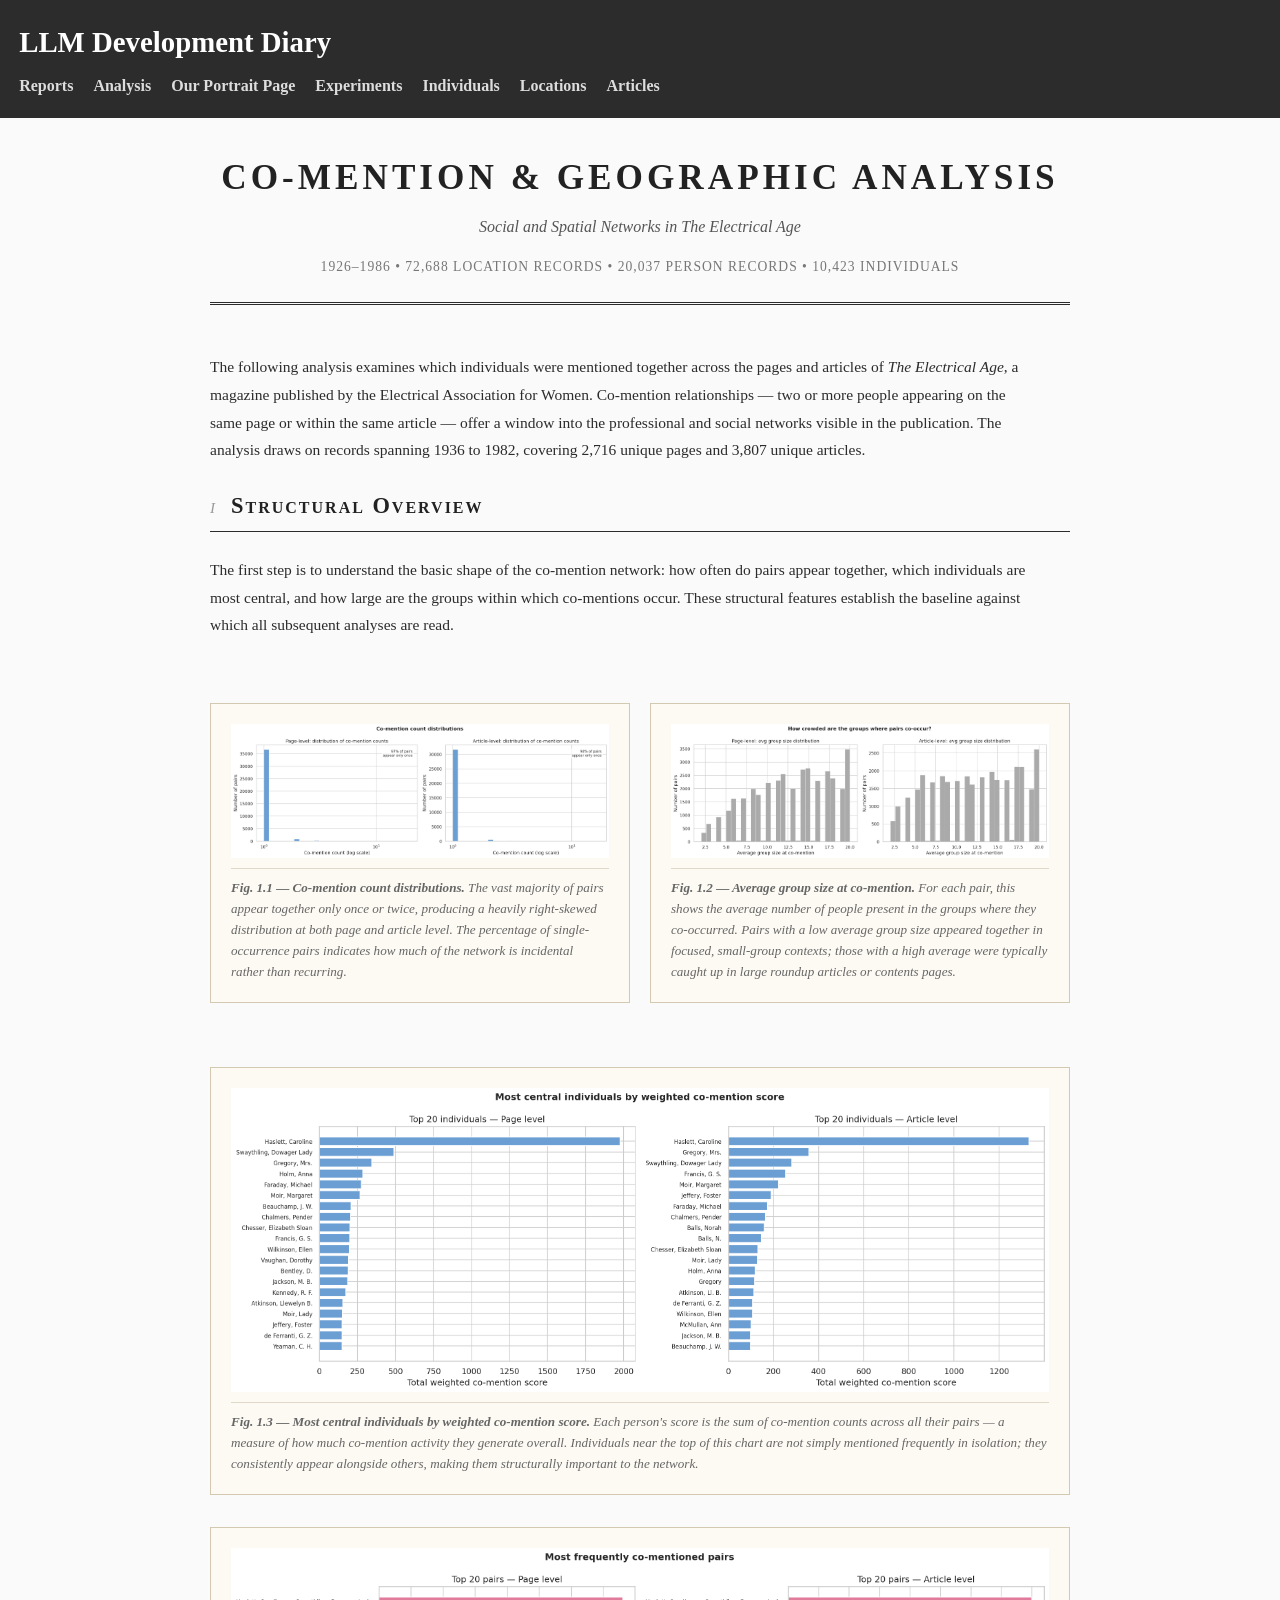
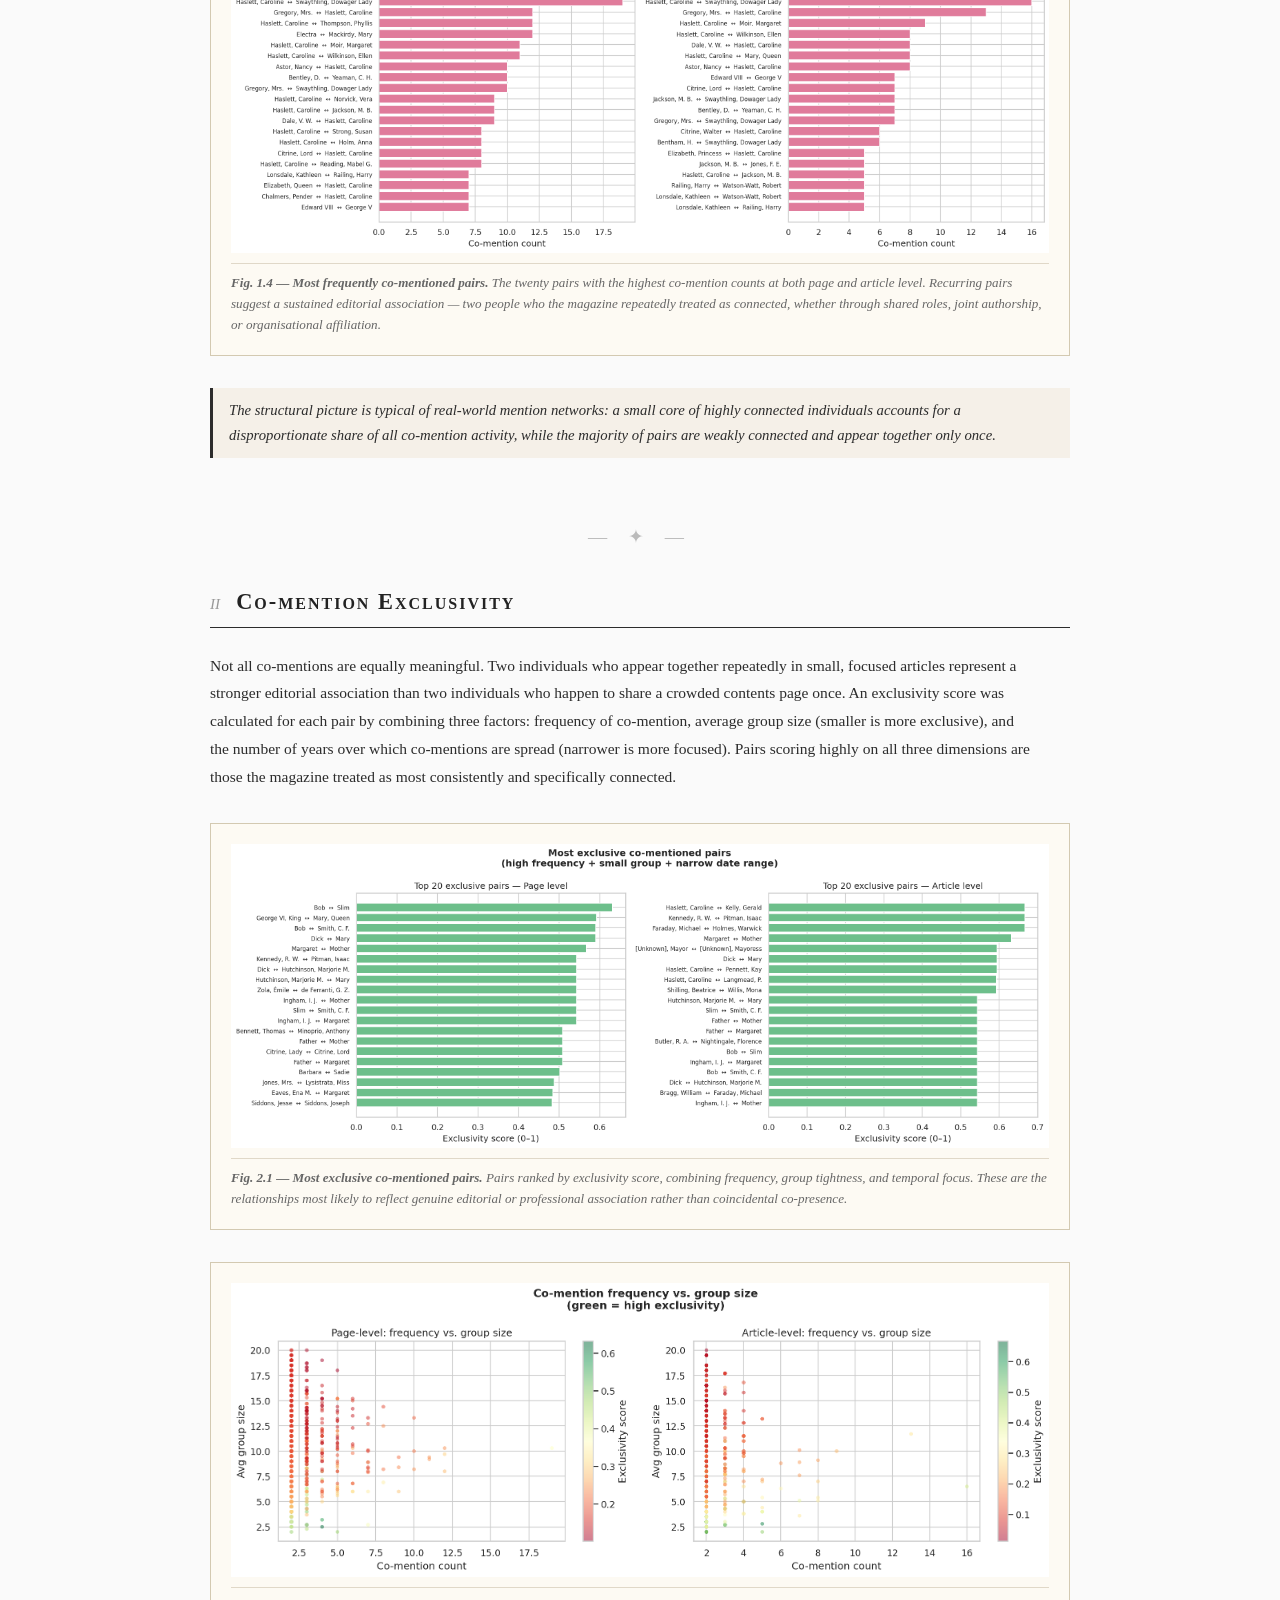
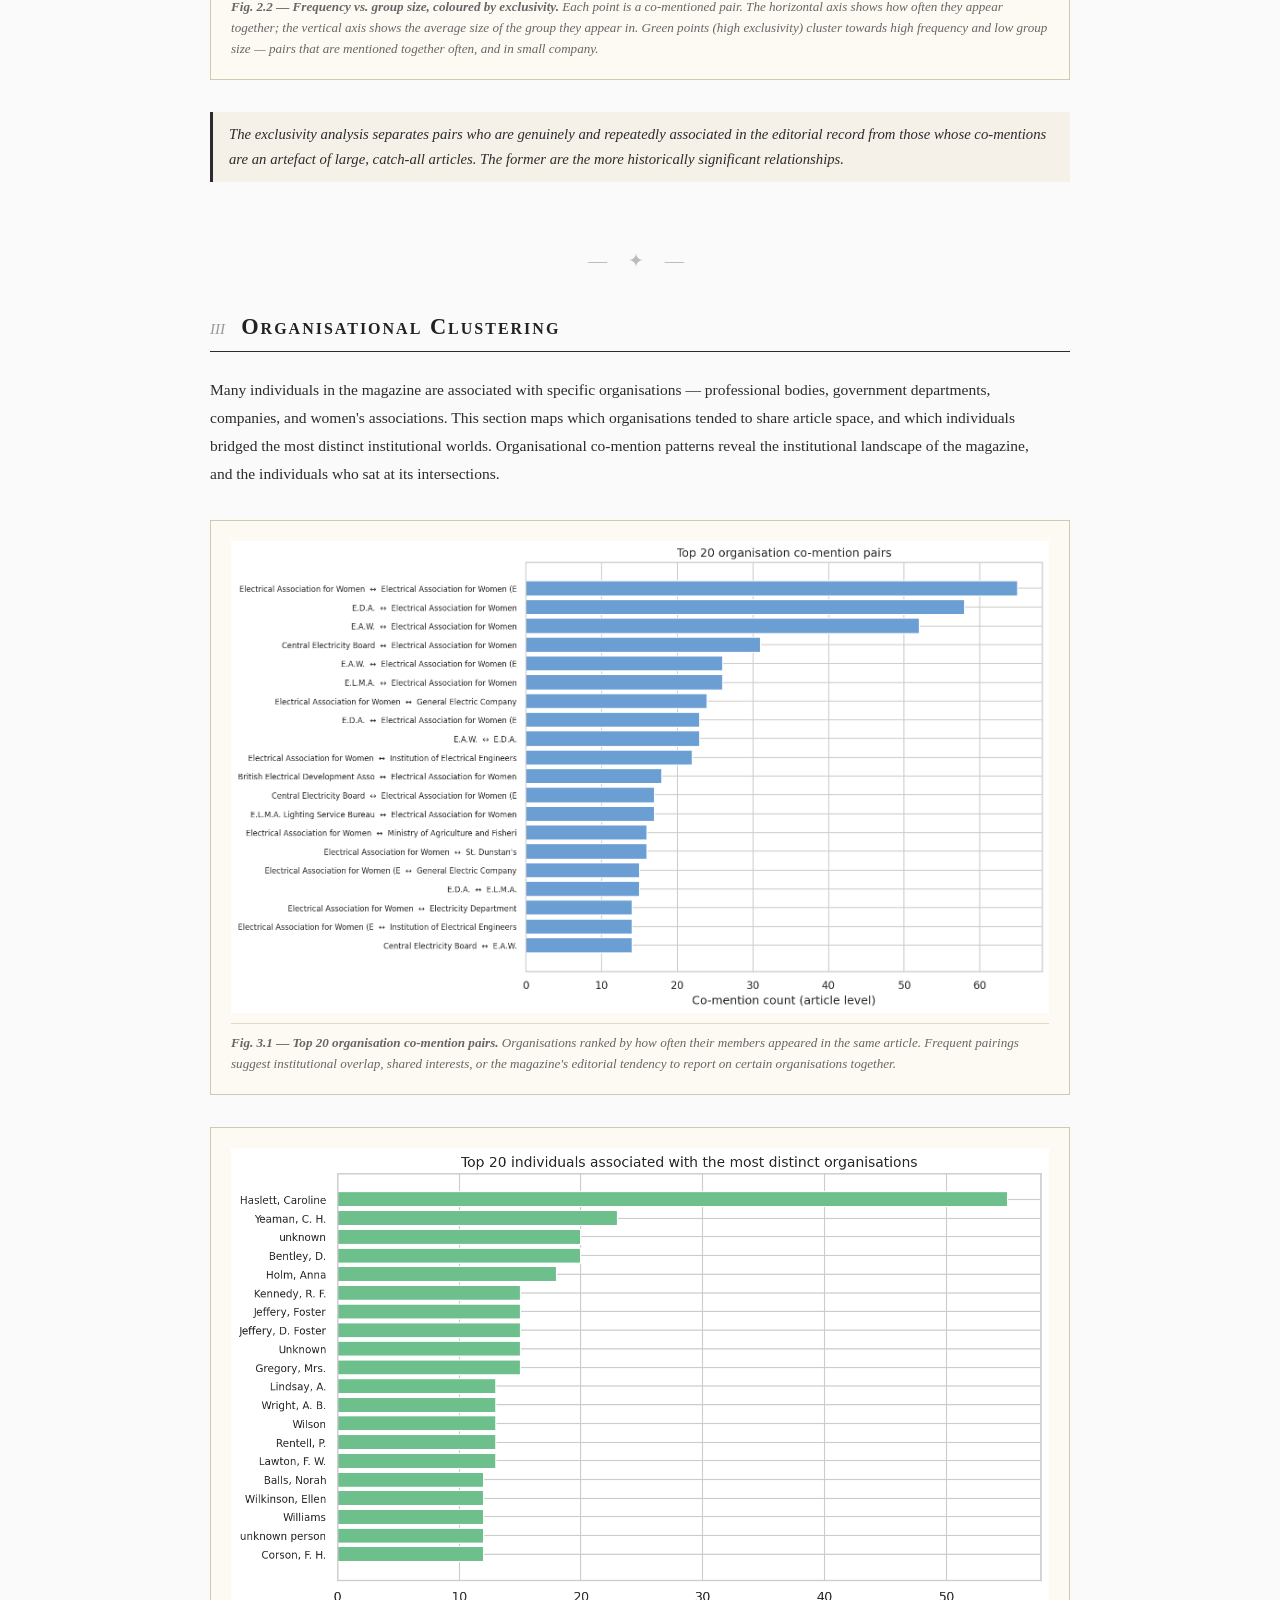
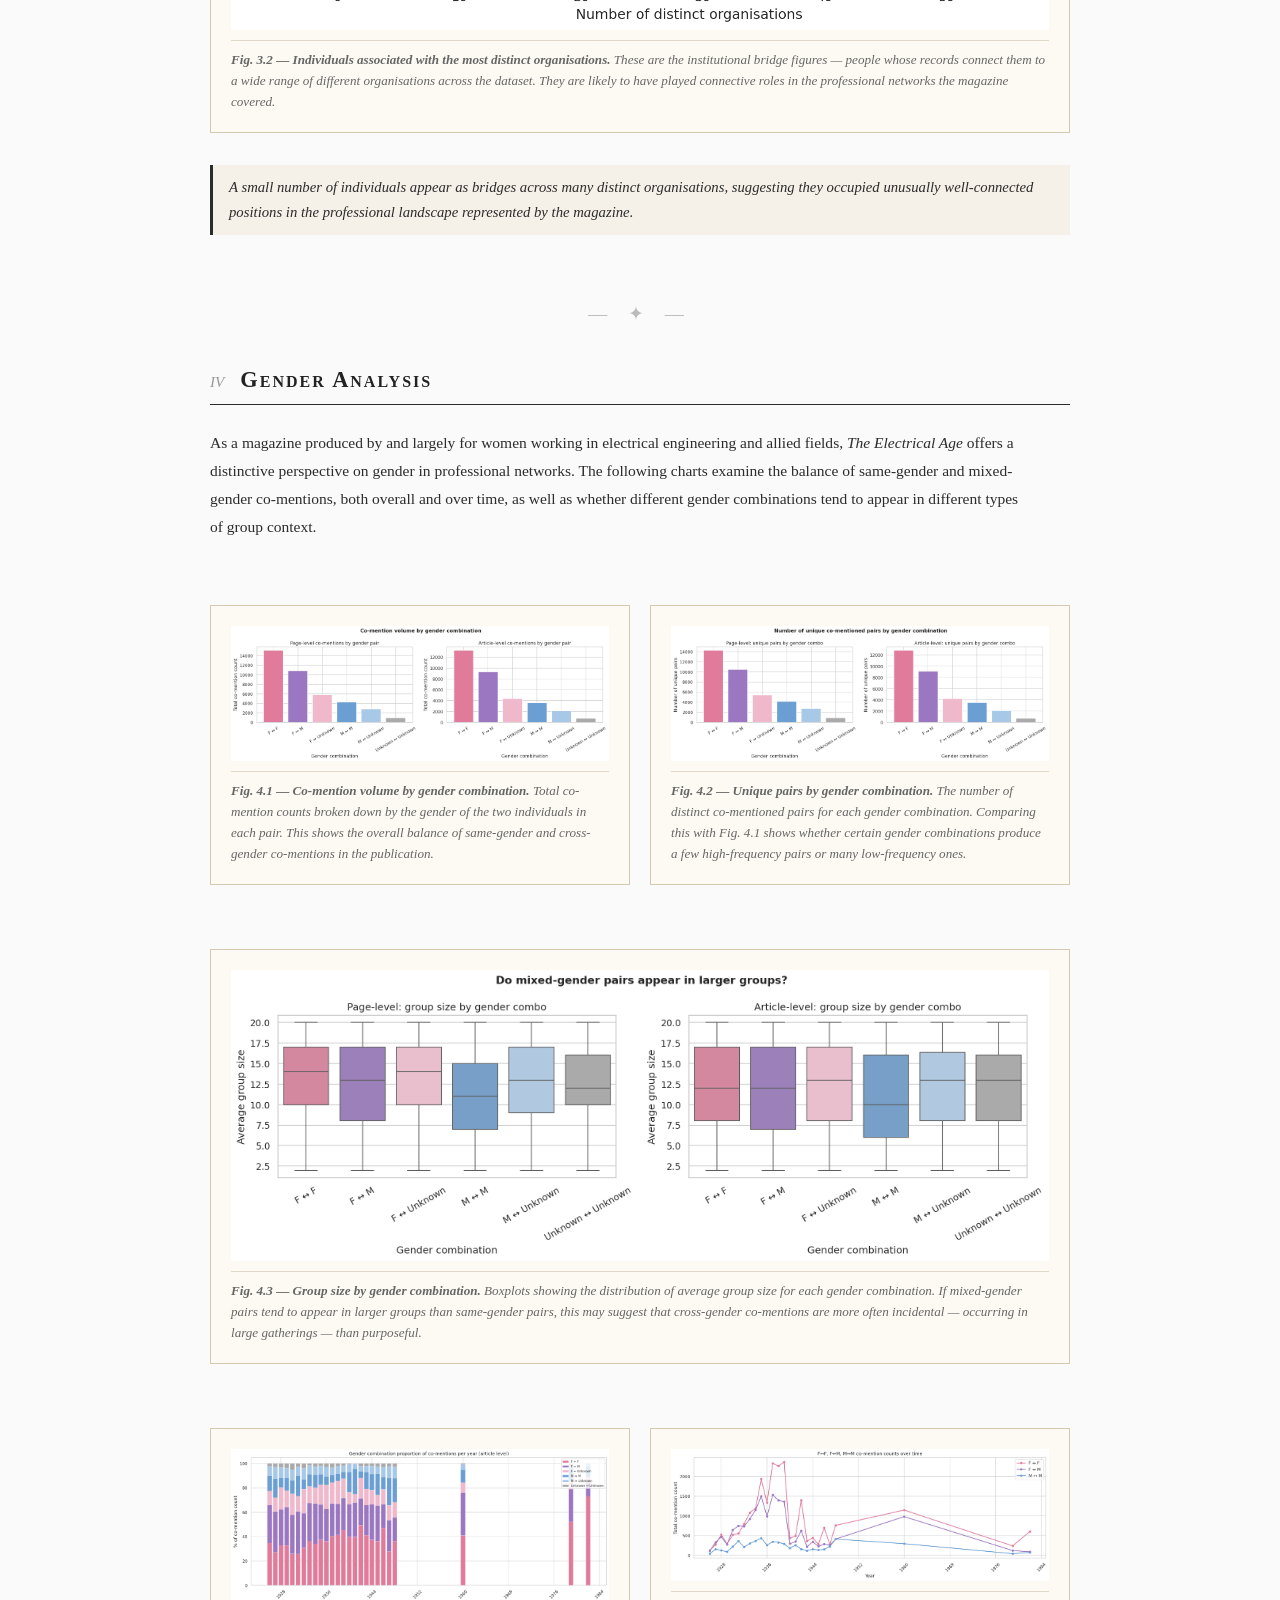
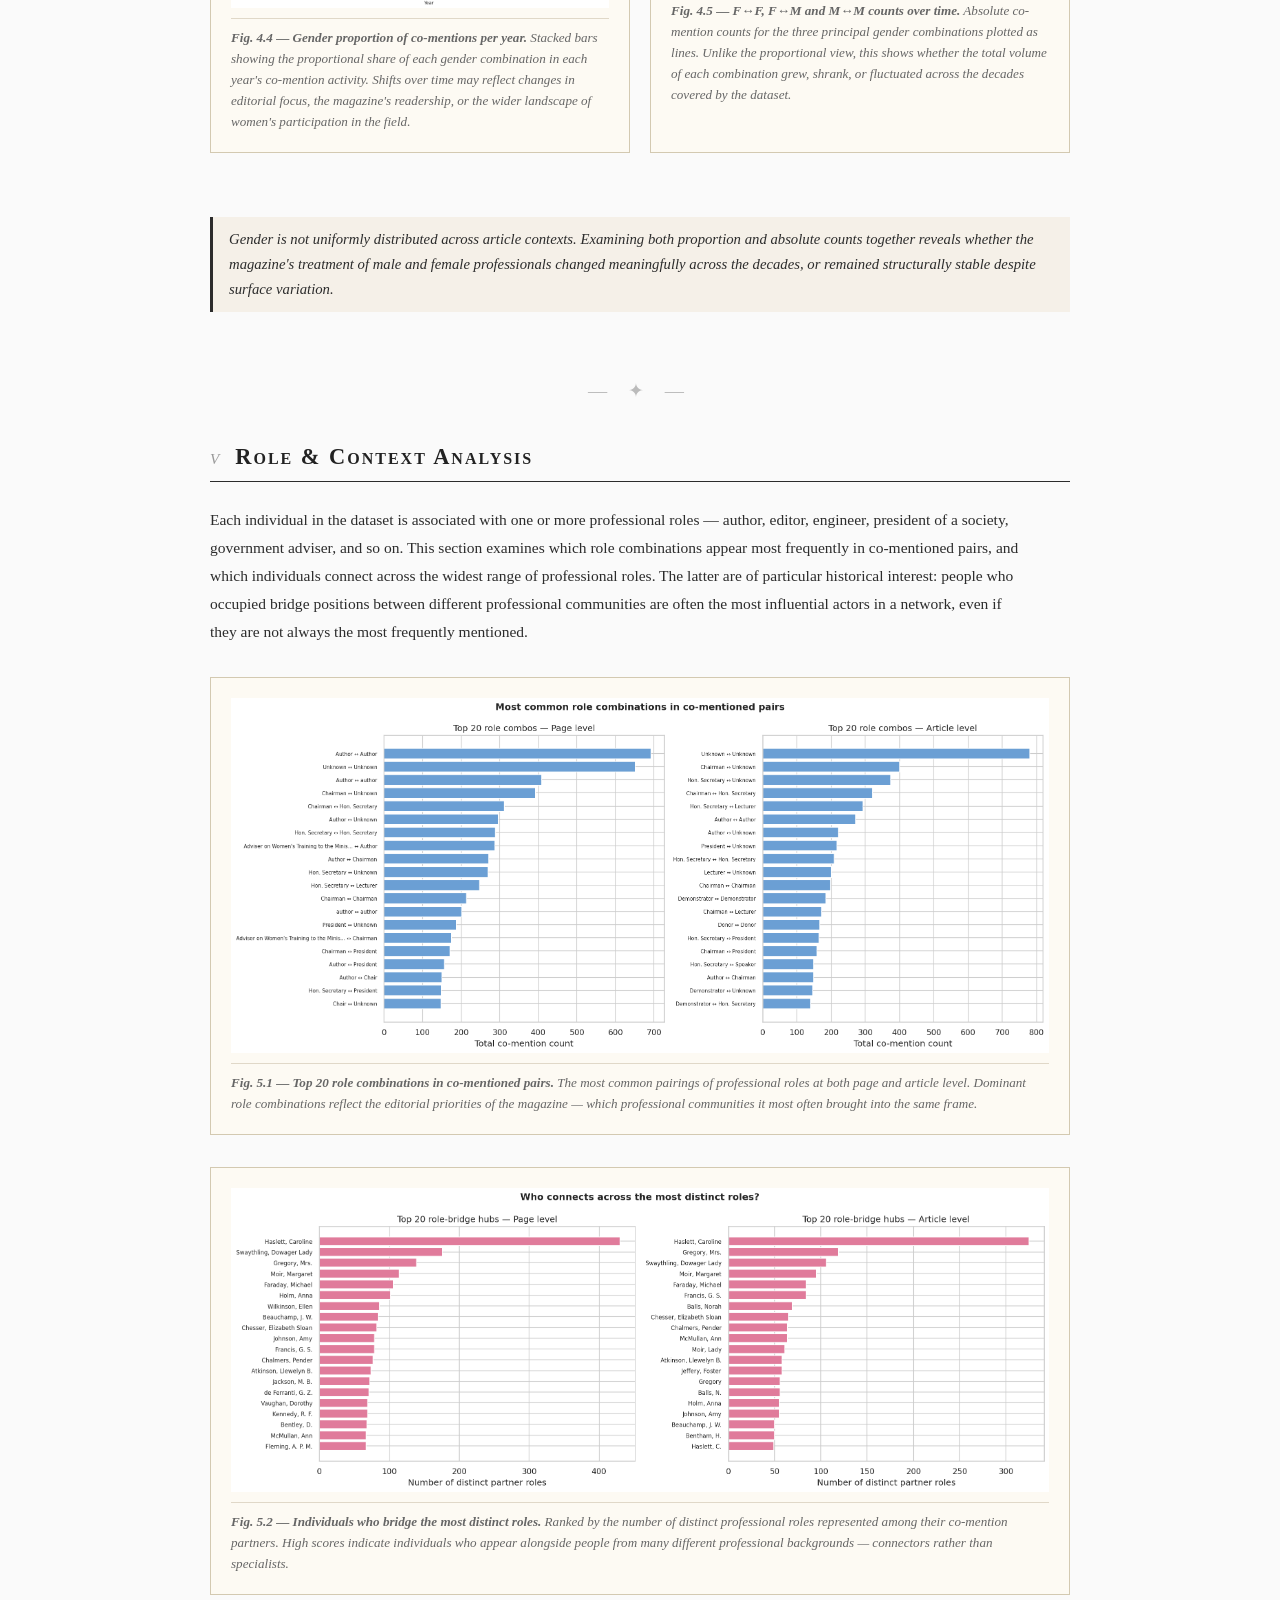
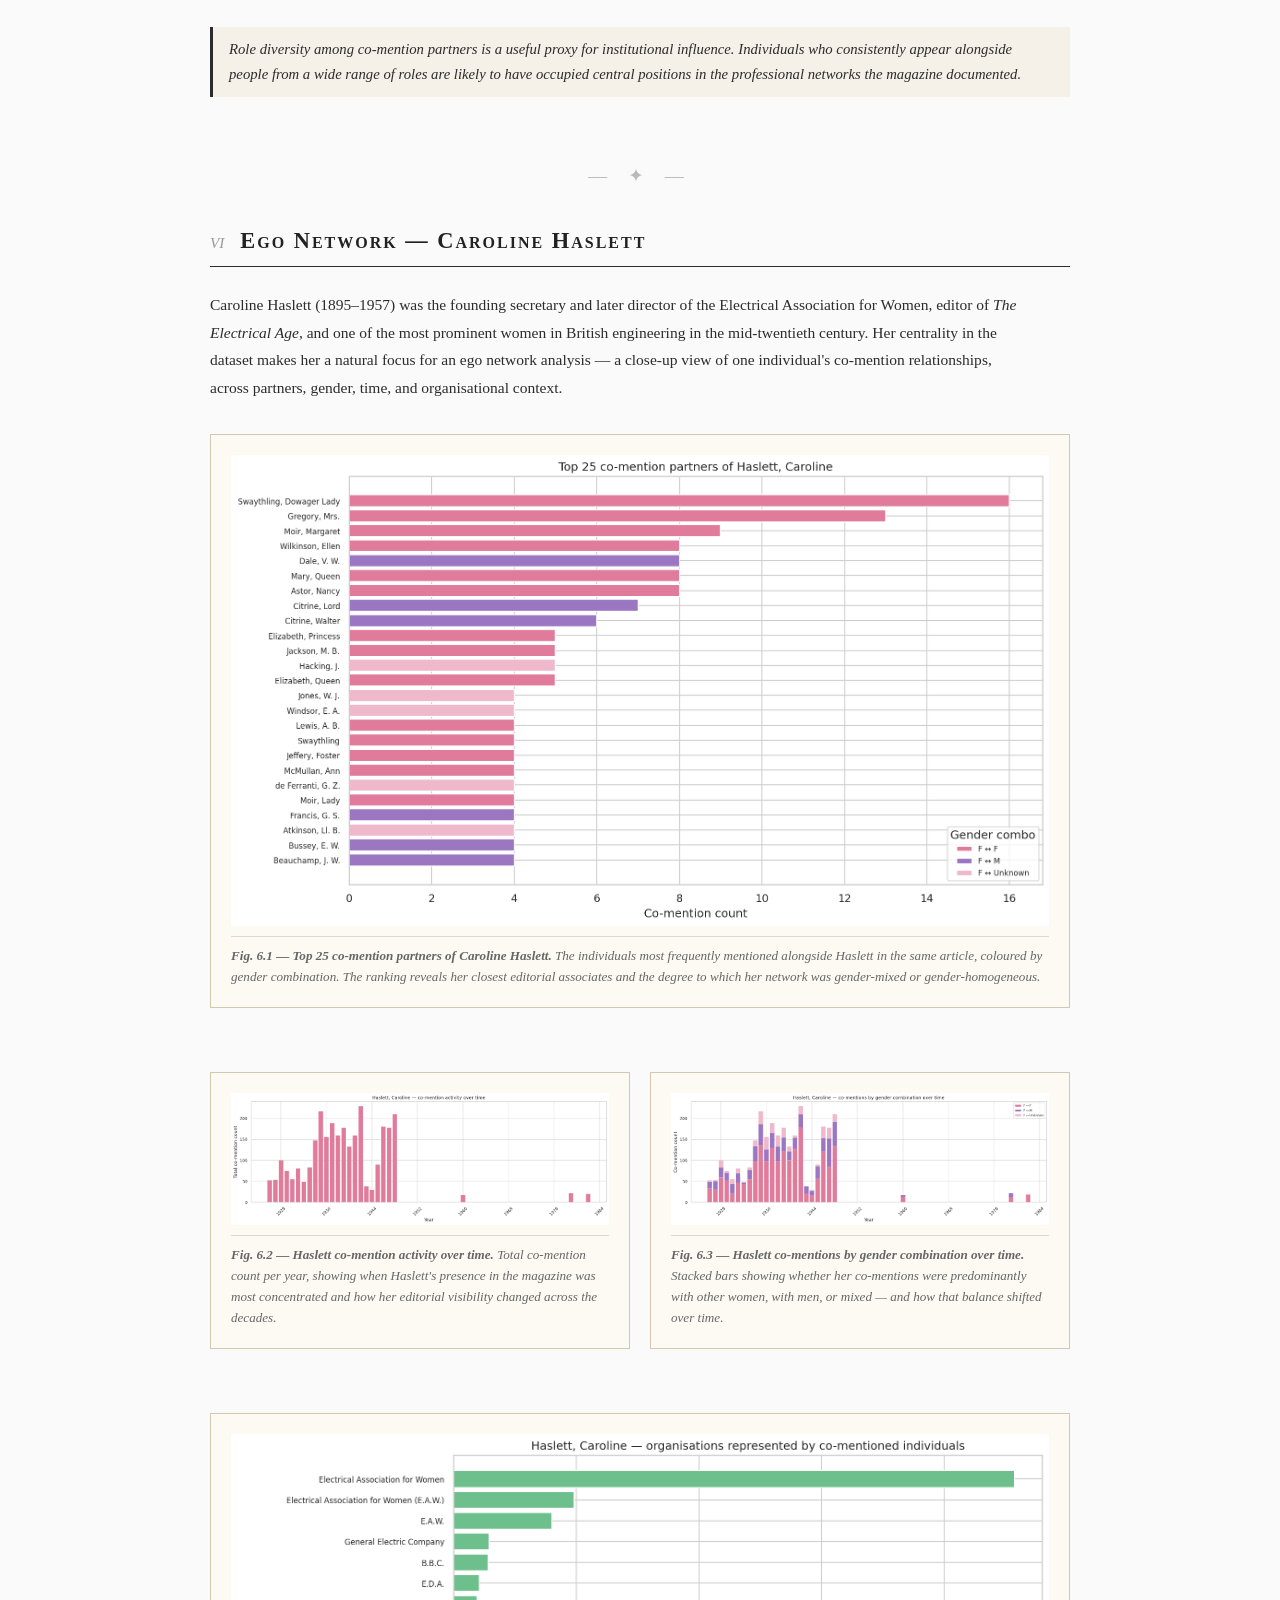
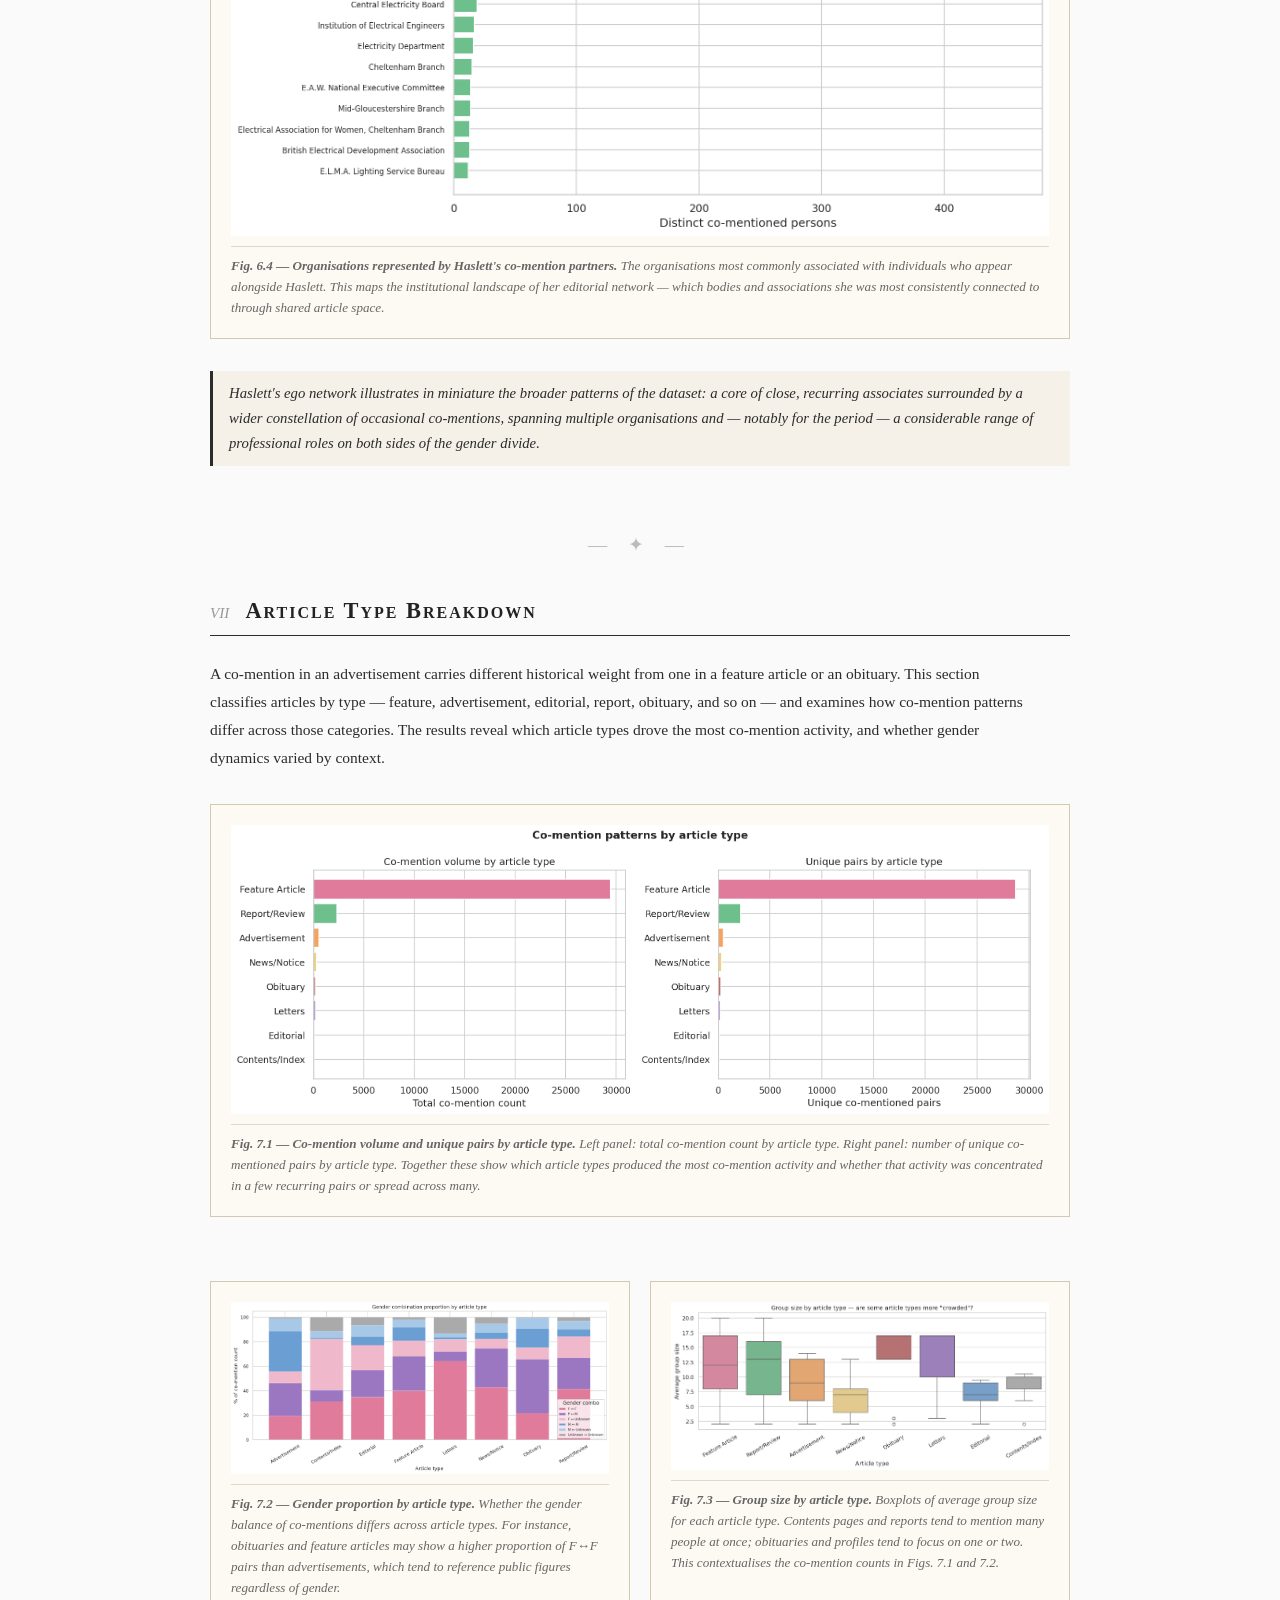
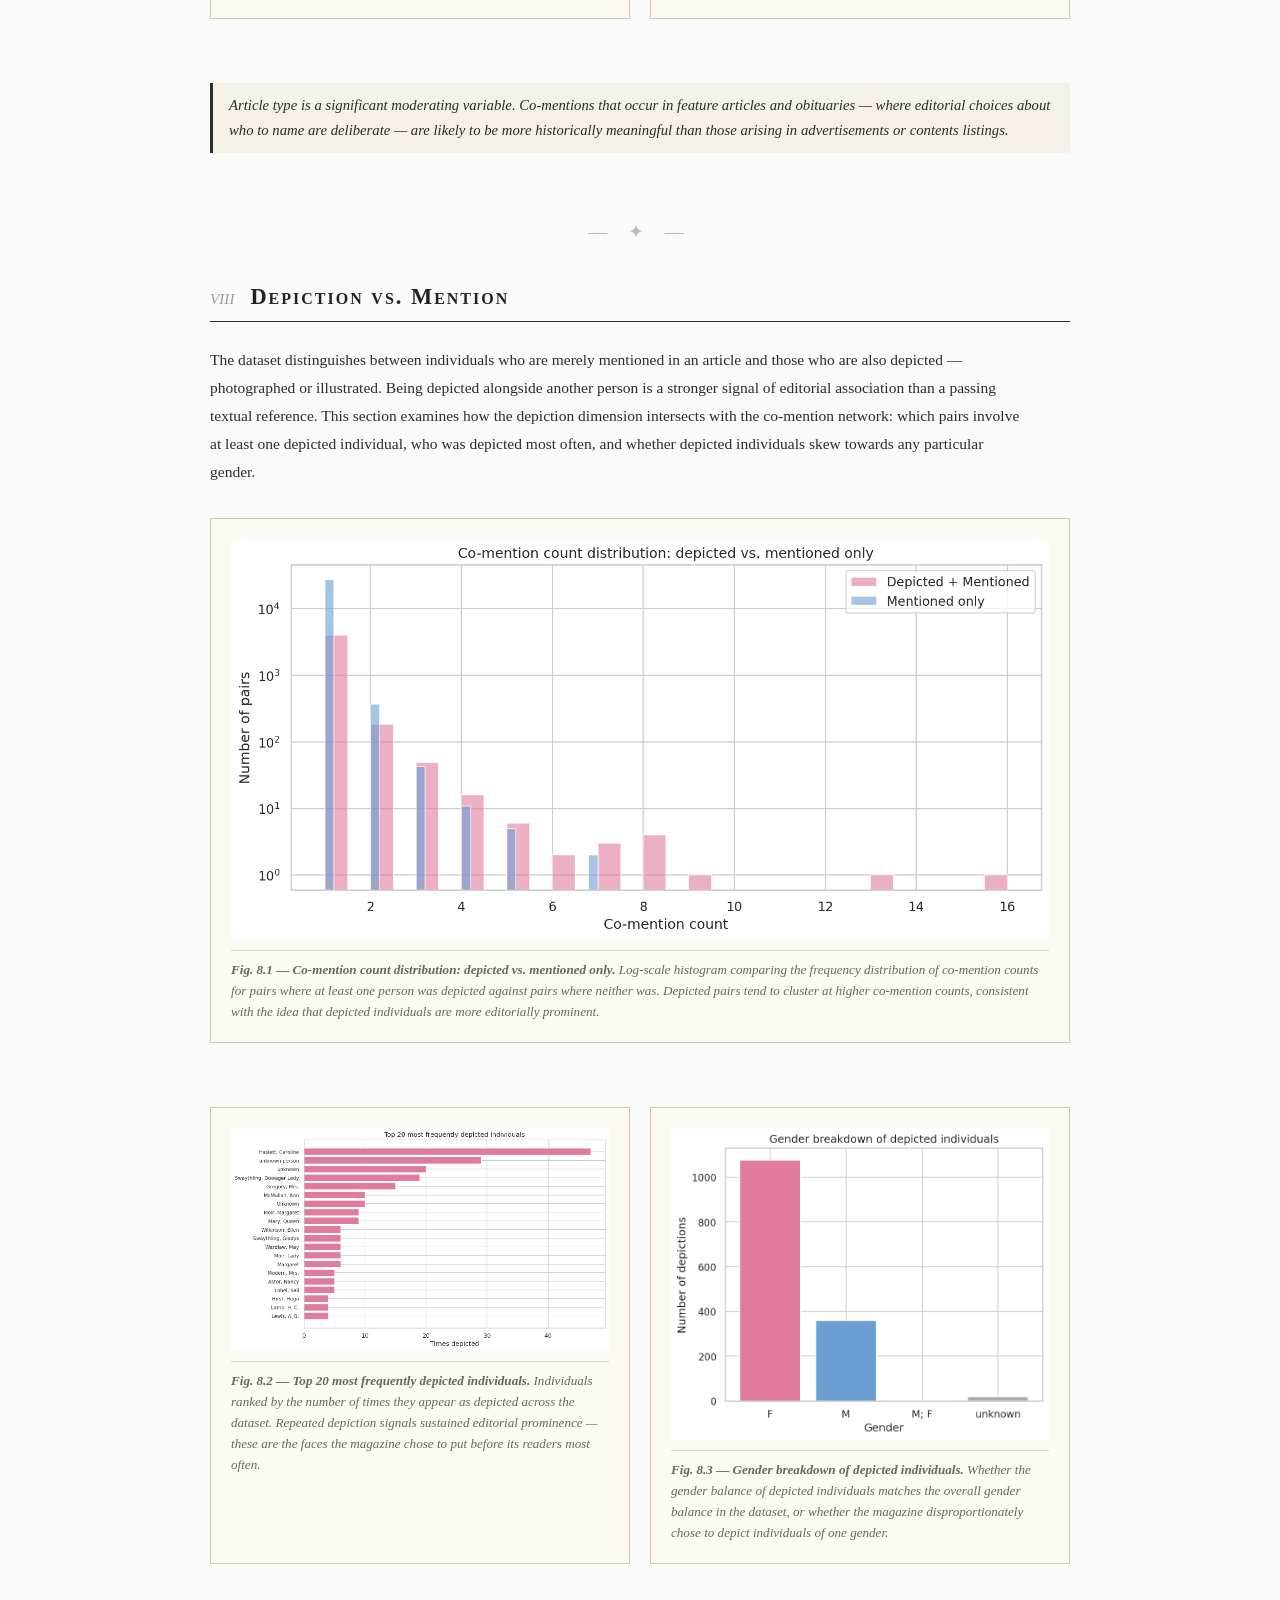
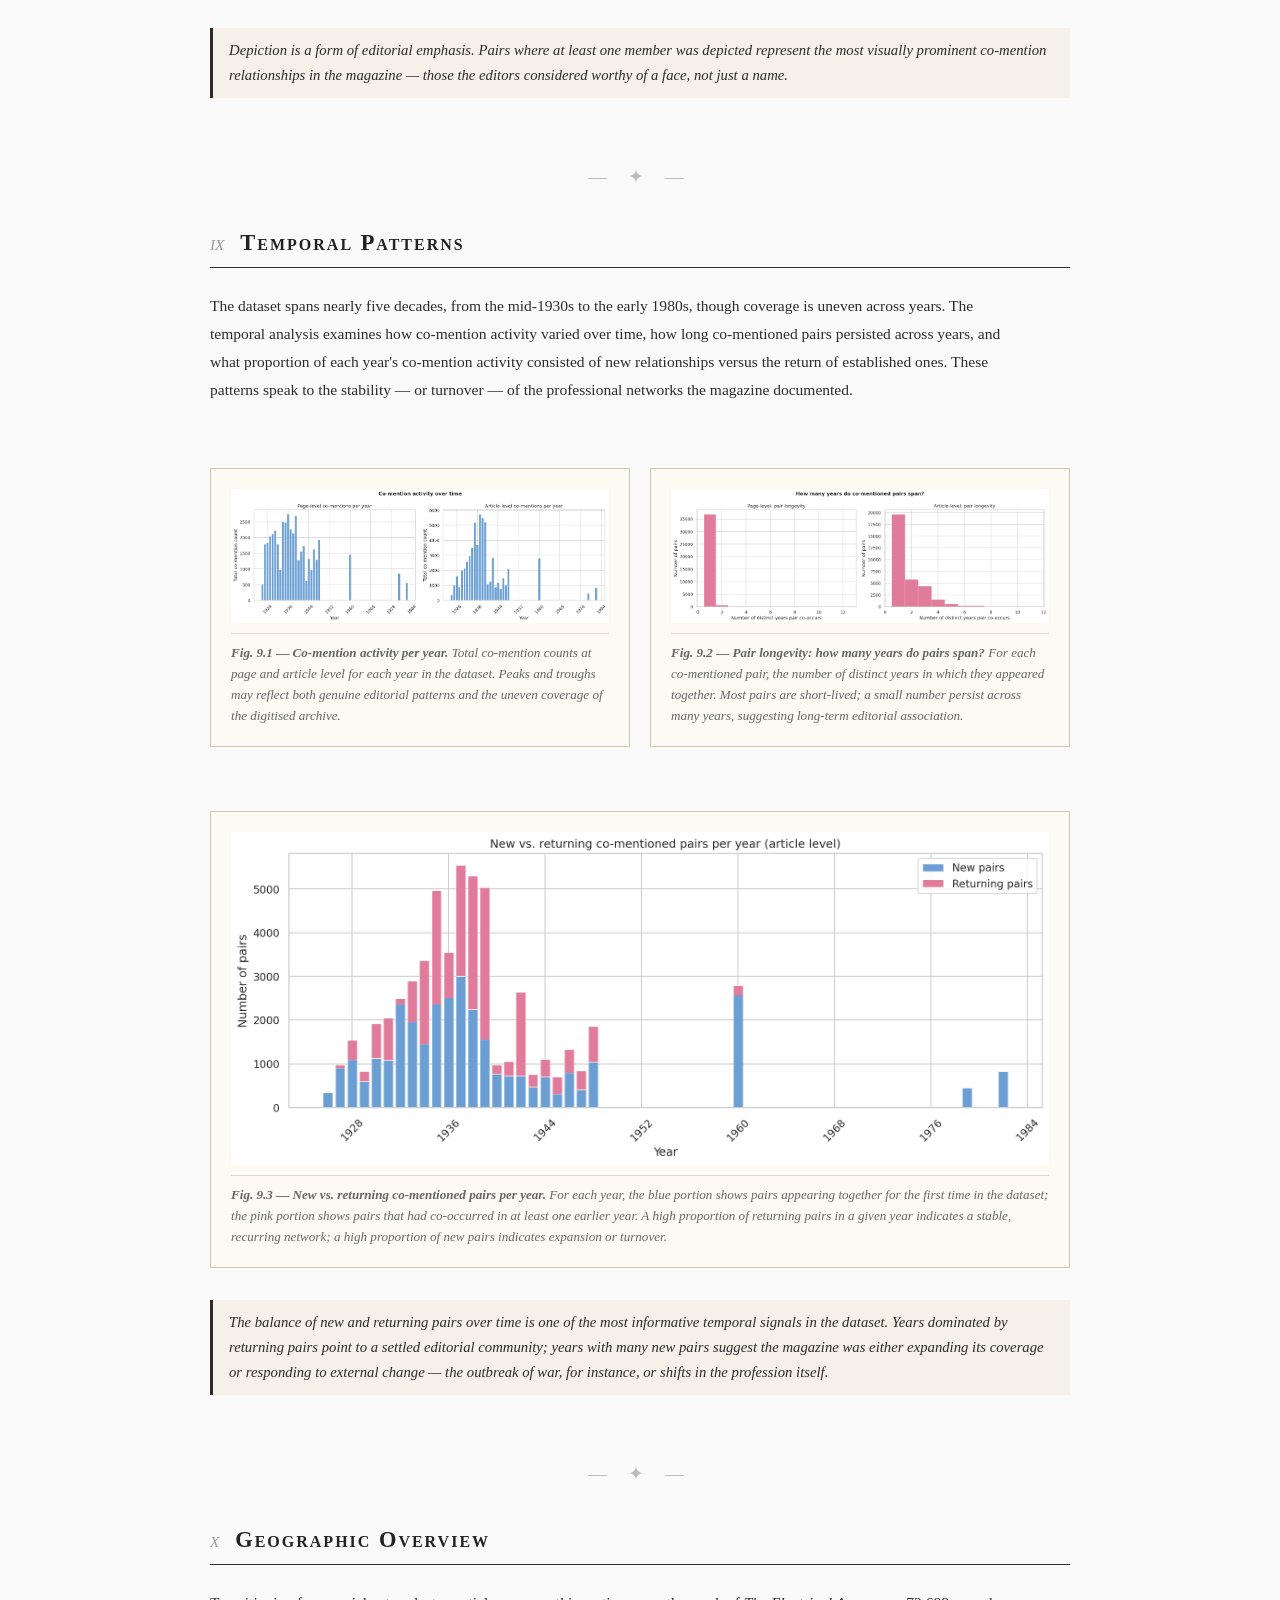
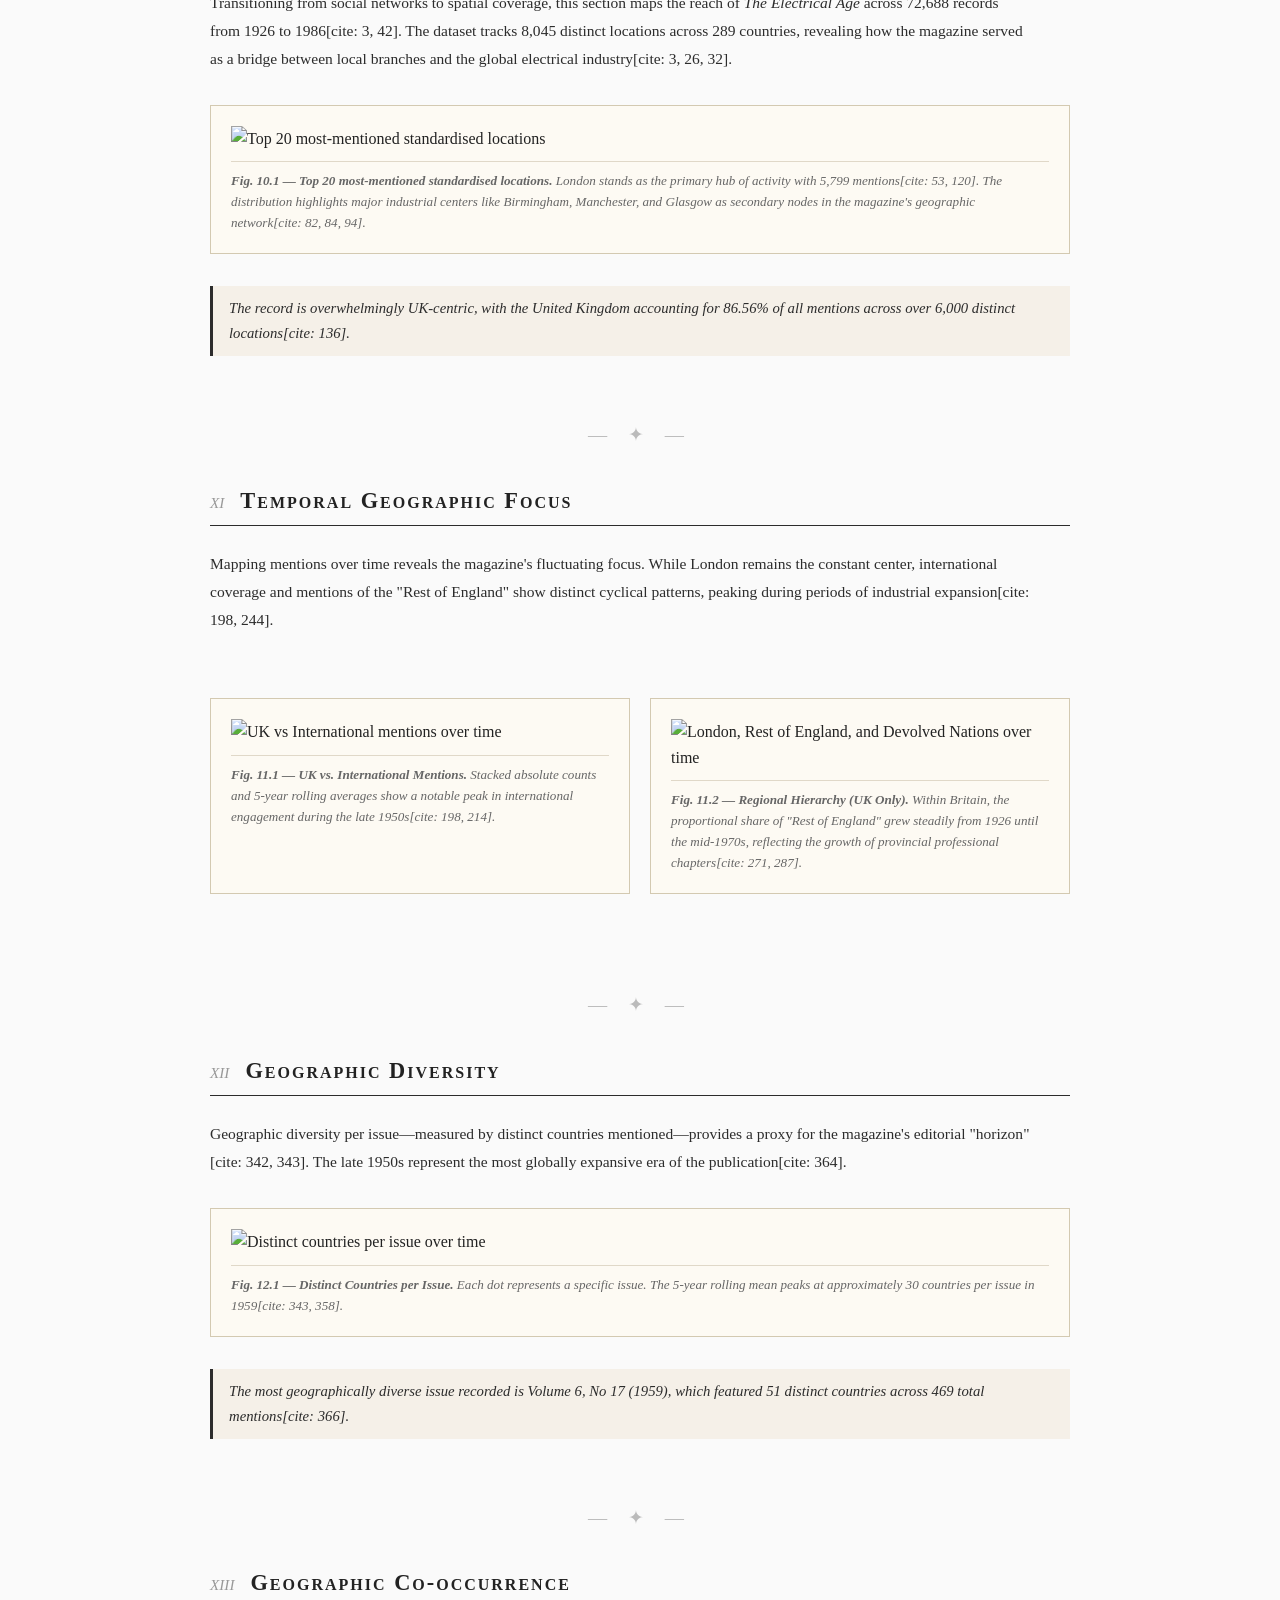
==== commit 6ea289f9: "Update analysis.html" ====
--- a/analysis.html
+++ b/analysis.html
@@ -2,7 +2,7 @@
 <html lang="en">
 <head>
     <meta charset="UTF-8">
-    <title>Co-mention Analysis — LLM Research Diary</title>
+    <title>Co-mention & Location Analysis — LLM Research Diary</title>
     <link rel="stylesheet" href="css/style.css">
     <style>
         /* ── Page layout ───────────────────────────────────────────── */
@@ -159,6 +159,33 @@
             line-height: 1.7;
         }
 
+        /* ── Lightbox overlay ───────────────────────────────────────────── */
+        .lightbox-overlay {
+            display: none;
+            position: fixed;
+            inset: 0;
+            background: rgba(0, 0, 0, 0.85);
+            z-index: 1000;
+            cursor: pointer;
+            align-items: center;
+            justify-content: center;
+        }
+        
+        .lightbox-overlay.active {
+            display: flex;
+        }
+        
+        .lightbox-overlay img {
+            max-width: 90vw;
+            max-height: 90vh;
+            object-fit: contain;
+            box-shadow: 0 0 40px rgba(0,0,0,0.8);
+        }
+        
+        .figure-block img {
+            cursor: zoom-in;
+        }
+        
         /* ── Divider ────────────────────────────────────────────────── */
         .ornament {
             text-align: center;
@@ -187,12 +214,11 @@
 <main>
 <div class="analysis-container">
 
-    <!-- ── Page header ──────────────────────────────────────────────── -->
     <div class="page-header">
-        <h2>Co-mention Analysis</h2>
-        <span class="subtitle">Who appeared together — and what that tells us</span>
+        <h2>Co-mention & Geographic Analysis</h2>
+        <span class="subtitle">Social and Spatial Networks in The Electrical Age</span>
         <div class="dataset-meta">
-            The Electrical Age &bull; 1936–1982 &bull; 20,037 records &bull; 10,423 individuals
+            1926–1986 &bull; 72,688 location records &bull; 20,037 person records &bull; 10,423 individuals
         </div>
     </div>
 
@@ -205,9 +231,6 @@
         and 3,807 unique articles.
     </p>
 
-    <!-- ════════════════════════════════════════════════════════════════
-         1. STRUCTURAL OVERVIEW
-    ═════════════════════════════════════════════════════════════════ -->
     <div class="analysis-section">
         <div class="section-header">
             <span class="section-number">I</span>
@@ -280,9 +303,6 @@
 
     <div class="ornament">— ✦ —</div>
 
-    <!-- ════════════════════════════════════════════════════════════════
-         2. CO-MENTION EXCLUSIVITY
-    ═════════════════════════════════════════════════════════════════ -->
     <div class="analysis-section">
         <div class="section-header">
             <span class="section-number">II</span>
@@ -331,9 +351,6 @@
 
     <div class="ornament">— ✦ —</div>
 
-    <!-- ════════════════════════════════════════════════════════════════
-         3. ORGANISATIONAL CLUSTERING
-    ═════════════════════════════════════════════════════════════════ -->
     <div class="analysis-section">
         <div class="section-header">
             <span class="section-number">III</span>
@@ -380,9 +397,6 @@
 
     <div class="ornament">— ✦ —</div>
 
-    <!-- ════════════════════════════════════════════════════════════════
-         4. GENDER ANALYSIS
-    ═════════════════════════════════════════════════════════════════ -->
     <div class="analysis-section">
         <div class="section-header">
             <span class="section-number">IV</span>
@@ -467,9 +481,6 @@
 
     <div class="ornament">— ✦ —</div>
 
-    <!-- ════════════════════════════════════════════════════════════════
-         5. ROLE & CONTEXT ANALYSIS
-    ═════════════════════════════════════════════════════════════════ -->
     <div class="analysis-section">
         <div class="section-header">
             <span class="section-number">V</span>
@@ -519,9 +530,6 @@
 
     <div class="ornament">— ✦ —</div>
 
-    <!-- ════════════════════════════════════════════════════════════════
-         6. EGO NETWORK — CAROLINE HASLETT
-    ═════════════════════════════════════════════════════════════════ -->
     <div class="analysis-section">
         <div class="section-header">
             <span class="section-number">VI</span>
@@ -592,9 +600,6 @@
 
     <div class="ornament">— ✦ —</div>
 
-    <!-- ════════════════════════════════════════════════════════════════
-         7. ARTICLE TYPE BREAKDOWN
-    ═════════════════════════════════════════════════════════════════ -->
     <div class="analysis-section">
         <div class="section-header">
             <span class="section-number">VII</span>
@@ -656,9 +661,6 @@
 
     <div class="ornament">— ✦ —</div>
 
-    <!-- ════════════════════════════════════════════════════════════════
-         8. DEPICTION VS. MENTION
-    ═════════════════════════════════════════════════════════════════ -->
     <div class="analysis-section">
         <div class="section-header">
             <span class="section-number">VIII</span>
@@ -719,9 +721,6 @@
 
     <div class="ornament">— ✦ —</div>
 
-    <!-- ════════════════════════════════════════════════════════════════
-         9. TEMPORAL PATTERNS
-    ═════════════════════════════════════════════════════════════════ -->
     <div class="analysis-section">
         <div class="section-header">
             <span class="section-number">IX</span>
@@ -782,10 +781,165 @@
         </div>
     </div>
 
+    <div class="ornament">— ✦ —</div>
+
+    <div class="analysis-section">
+        <div class="section-header">
+            <span class="section-number">X</span>
+            <h3>Geographic Overview</h3>
+        </div>
+
+        <p class="narrative">
+            Transitioning from social networks to spatial coverage, this section maps the reach of 
+            <em>The Electrical Age</em> across 72,688 records from 1926 to 1986[cite: 3, 42]. 
+            The dataset tracks 8,045 distinct locations across 289 countries, revealing how the 
+            magazine served as a bridge between local branches and the global electrical industry[cite: 3, 26, 32].
+        </p>
+
+        <div class="figure-block">
+            <img src="assets/charts/top_20_locations.png"
+                 alt="Top 20 most-mentioned standardised locations">
+            <div class="figure-caption">
+                <strong>Fig. 10.1 — Top 20 most-mentioned standardised locations.</strong>
+                London stands as the primary hub of activity with 5,799 mentions[cite: 53, 120]. 
+                The distribution highlights major industrial centers like Birmingham, Manchester, 
+                and Glasgow as secondary nodes in the magazine's geographic network[cite: 82, 84, 94].
+            </div>
+        </div>
+
+        <div class="finding">
+            The record is overwhelmingly UK-centric, with the United Kingdom accounting for 86.56% 
+            of all mentions across over 6,000 distinct locations[cite: 136].
+        </div>
+    </div>
+
+    <div class="ornament">— ✦ —</div>
+
+    <div class="analysis-section">
+        <div class="section-header">
+            <span class="section-number">XI</span>
+            <h3>Temporal Geographic Focus</h3>
+        </div>
+
+        <p class="narrative">
+            Mapping mentions over time reveals the magazine's fluctuating focus. While London 
+            remains the constant center, international coverage and mentions of the "Rest of England" 
+            show distinct cyclical patterns, peaking during periods of industrial expansion[cite: 198, 244].
+        </p>
+
+        <div class="figures-row">
+            <div class="figure-block">
+                <img src="assets/charts/uk_vs_international_over_time.png"
+                     alt="UK vs International mentions over time">
+                <div class="figure-caption">
+                    <strong>Fig. 11.1 — UK vs. International Mentions.</strong>
+                    Stacked absolute counts and 5-year rolling averages show a notable peak in 
+                    international engagement during the late 1950s[cite: 198, 214].
+                </div>
+            </div>
+            <div class="figure-block">
+                <img src="assets/charts/regional_hierarchy_over_time.png"
+                     alt="London, Rest of England, and Devolved Nations over time">
+                <div class="figure-caption">
+                    <strong>Fig. 11.2 — Regional Hierarchy (UK Only).</strong>
+                    Within Britain, the proportional share of "Rest of England" grew steadily 
+                    from 1926 until the mid-1970s, reflecting the growth of provincial 
+                    professional chapters[cite: 271, 287].
+                </div>
+            </div>
+        </div>
+    </div>
+
+    <div class="ornament">— ✦ —</div>
+
+    <div class="analysis-section">
+        <div class="section-header">
+            <span class="section-number">XII</span>
+            <h3>Geographic Diversity</h3>
+        </div>
+
+        <p class="narrative">
+            Geographic diversity per issue—measured by distinct countries mentioned—provides 
+            a proxy for the magazine's editorial "horizon"[cite: 342, 343]. The late 1950s 
+            represent the most globally expansive era of the publication[cite: 364].
+        </p>
+
+        <div class="figure-block">
+            <img src="assets/charts/distinct_countries_per_issue.png"
+                 alt="Distinct countries per issue over time">
+            <div class="figure-caption">
+                <strong>Fig. 12.1 — Distinct Countries per Issue.</strong>
+                Each dot represents a specific issue. The 5-year rolling mean peaks at 
+                approximately 30 countries per issue in 1959[cite: 343, 358].
+            </div>
+        </div>
+
+        <div class="finding">
+            The most geographically diverse issue recorded is Volume 6, No 17 (1959), 
+            which featured 51 distinct countries across 469 total mentions[cite: 366].
+        </div>
+    </div>
+
+    <div class="ornament">— ✦ —</div>
+
+    <div class="analysis-section">
+        <div class="section-header">
+            <span class="section-number">XIII</span>
+            <h3>Geographic Co-occurrence</h3>
+        </div>
+
+        <p class="narrative">
+            Beyond individual mentions, we can analyze which locations are frequently linked 
+            together. Using a "Lift" score—the ratio of observed to expected co-occurrence—we 
+            identify geographic pairs that appear together significantly more often than 
+            chance would predict[cite: 471, 472].
+        </p>
+
+        <div class="figure-block">
+            <img src="assets/charts/location_cooccurrence_lift.png"
+                 alt="Top 20 location pairs by lift score">
+            <div class="figure-caption">
+                <strong>Fig. 13.1 — Top Location Pairs by Lift Score.</strong>
+                Highly linked pairs often represent close-proximity industrial neighbors or 
+                international partnerships, such as Gothenburg and Malmö in Sweden[cite: 532, 534].
+            </div>
+        </div>
+
+        <div class="finding">
+            Many high-lift pairs are extremely localized, such as Urmston and Whitefield in 
+            Lancashire, appearing together in three distinct issues with a lift score of 77.67[cite: 534].
+        </div>
+    </div>
+
 </div>
 </main>
 
 <footer>© LLM Research Diary</footer>
 
+<div class="lightbox-overlay" id="lightbox">
+    <img id="lightbox-img" src="" alt="">
+</div>
+
+<script>
+    const lightbox    = document.getElementById('lightbox');
+    const lightboxImg = document.getElementById('lightbox-img');
+
+    document.querySelectorAll('.figure-block img').forEach(img => {
+        img.addEventListener('click', () => {
+            lightboxImg.src = img.src;
+            lightboxImg.alt = img.alt;
+            lightbox.classList.add('active');
+        });
+    });
+
+    lightbox.addEventListener('click', () => {
+        lightbox.classList.remove('active');
+    });
+
+    document.addEventListener('keydown', e => {
+        if (e.key === 'Escape') lightbox.classList.remove('active');
+    });
+</script>
+    
 </body>
 </html>
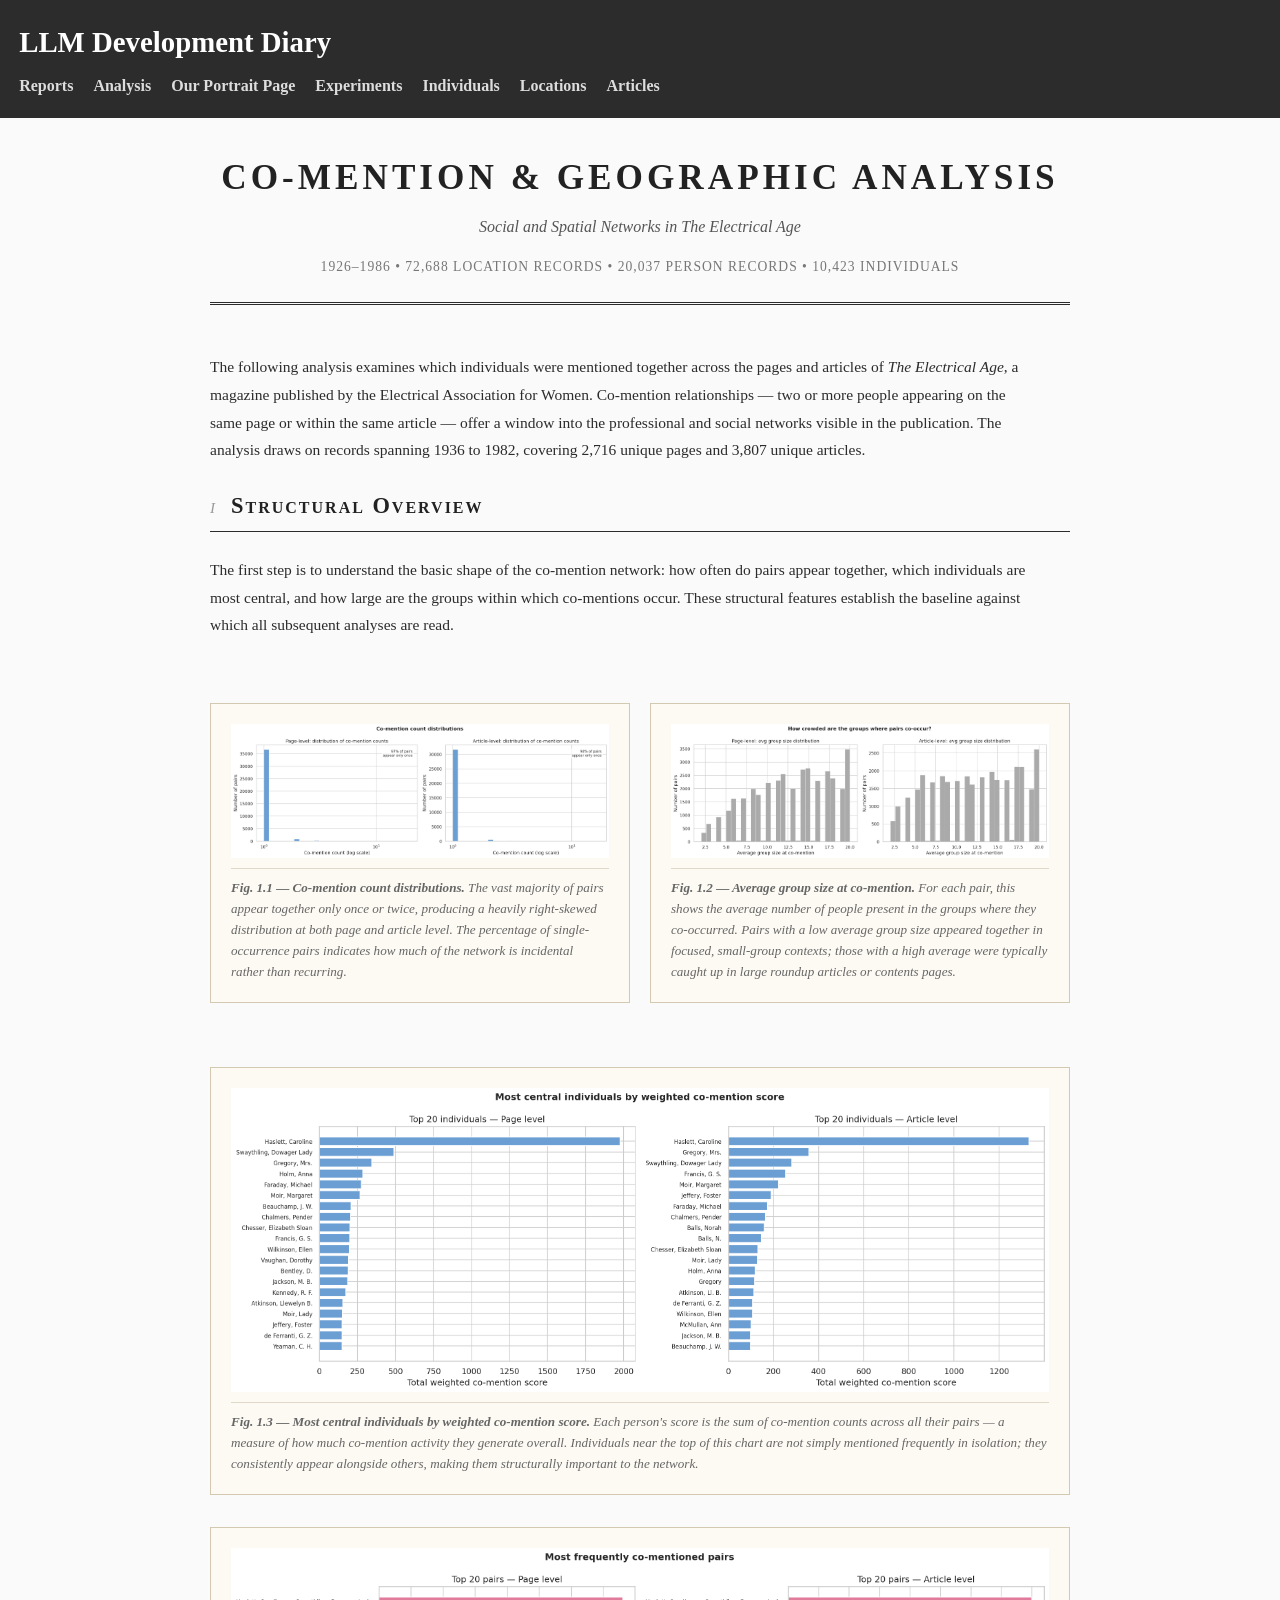
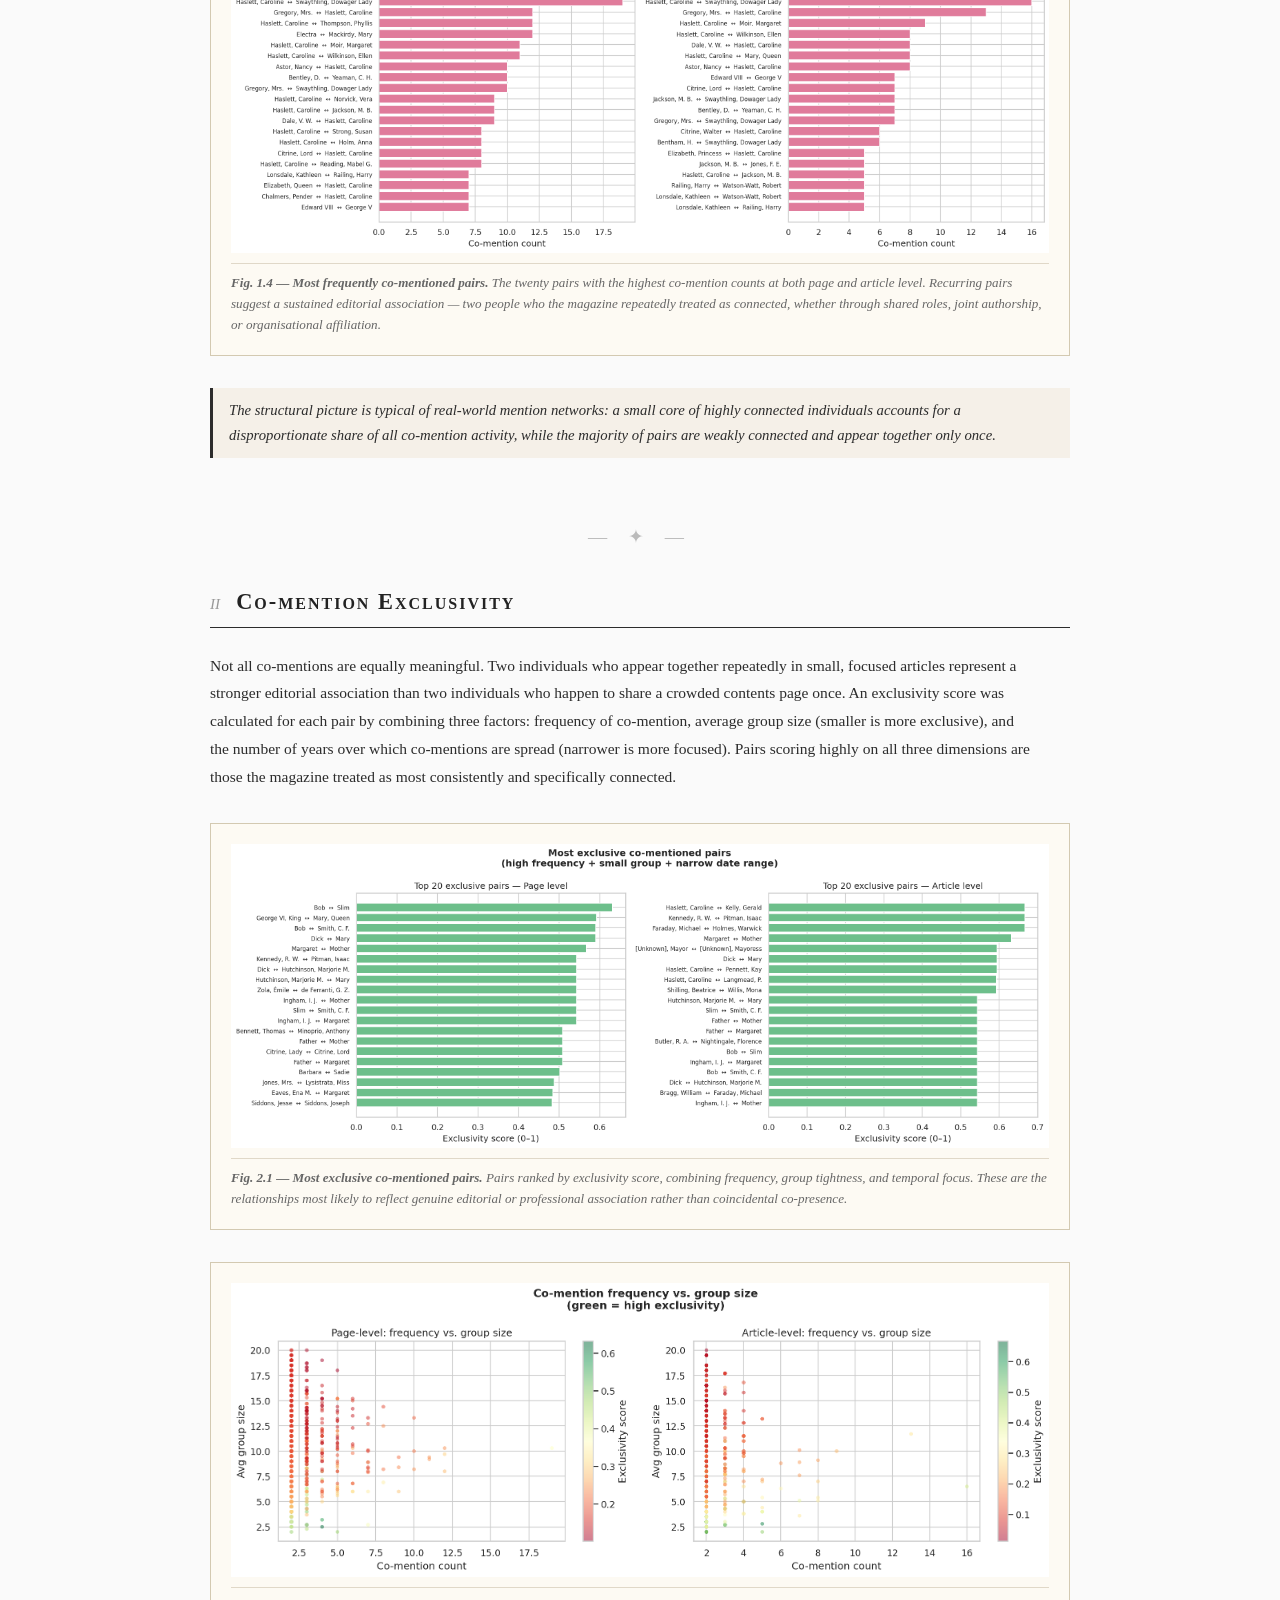
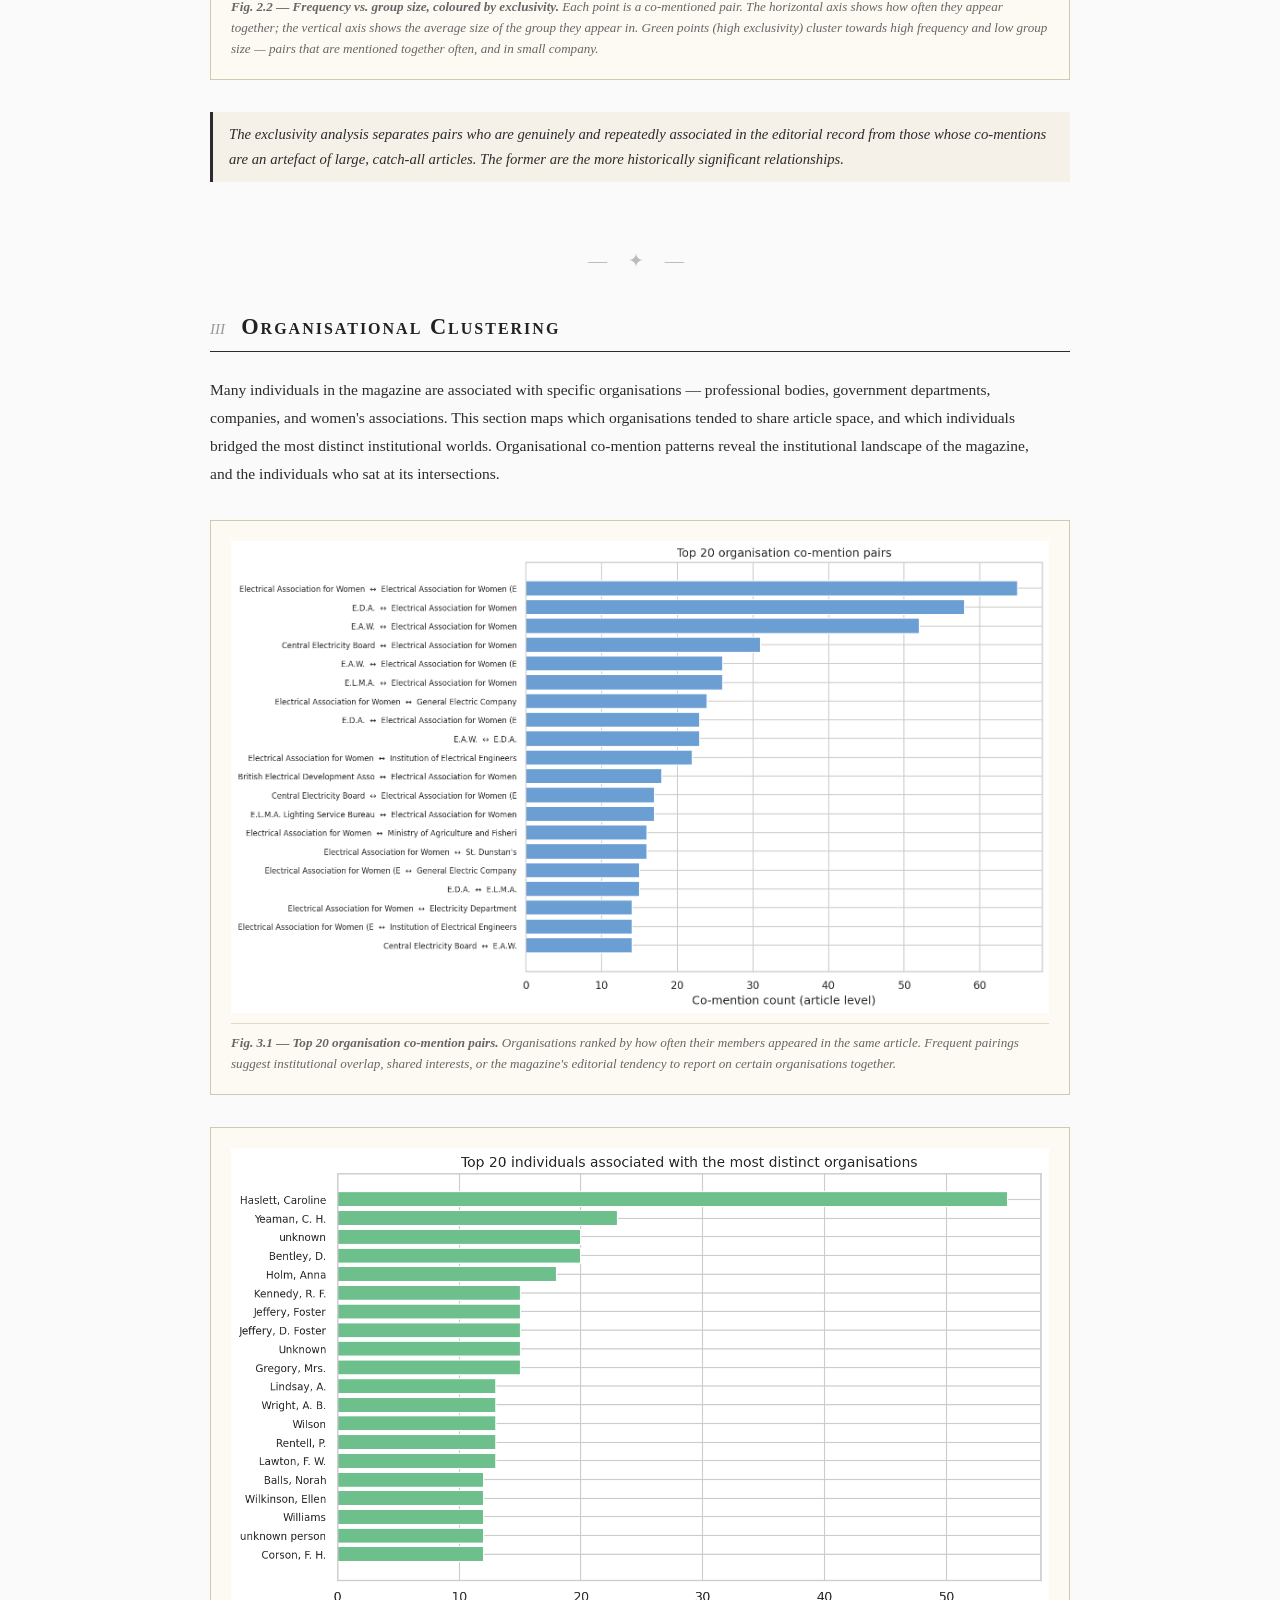
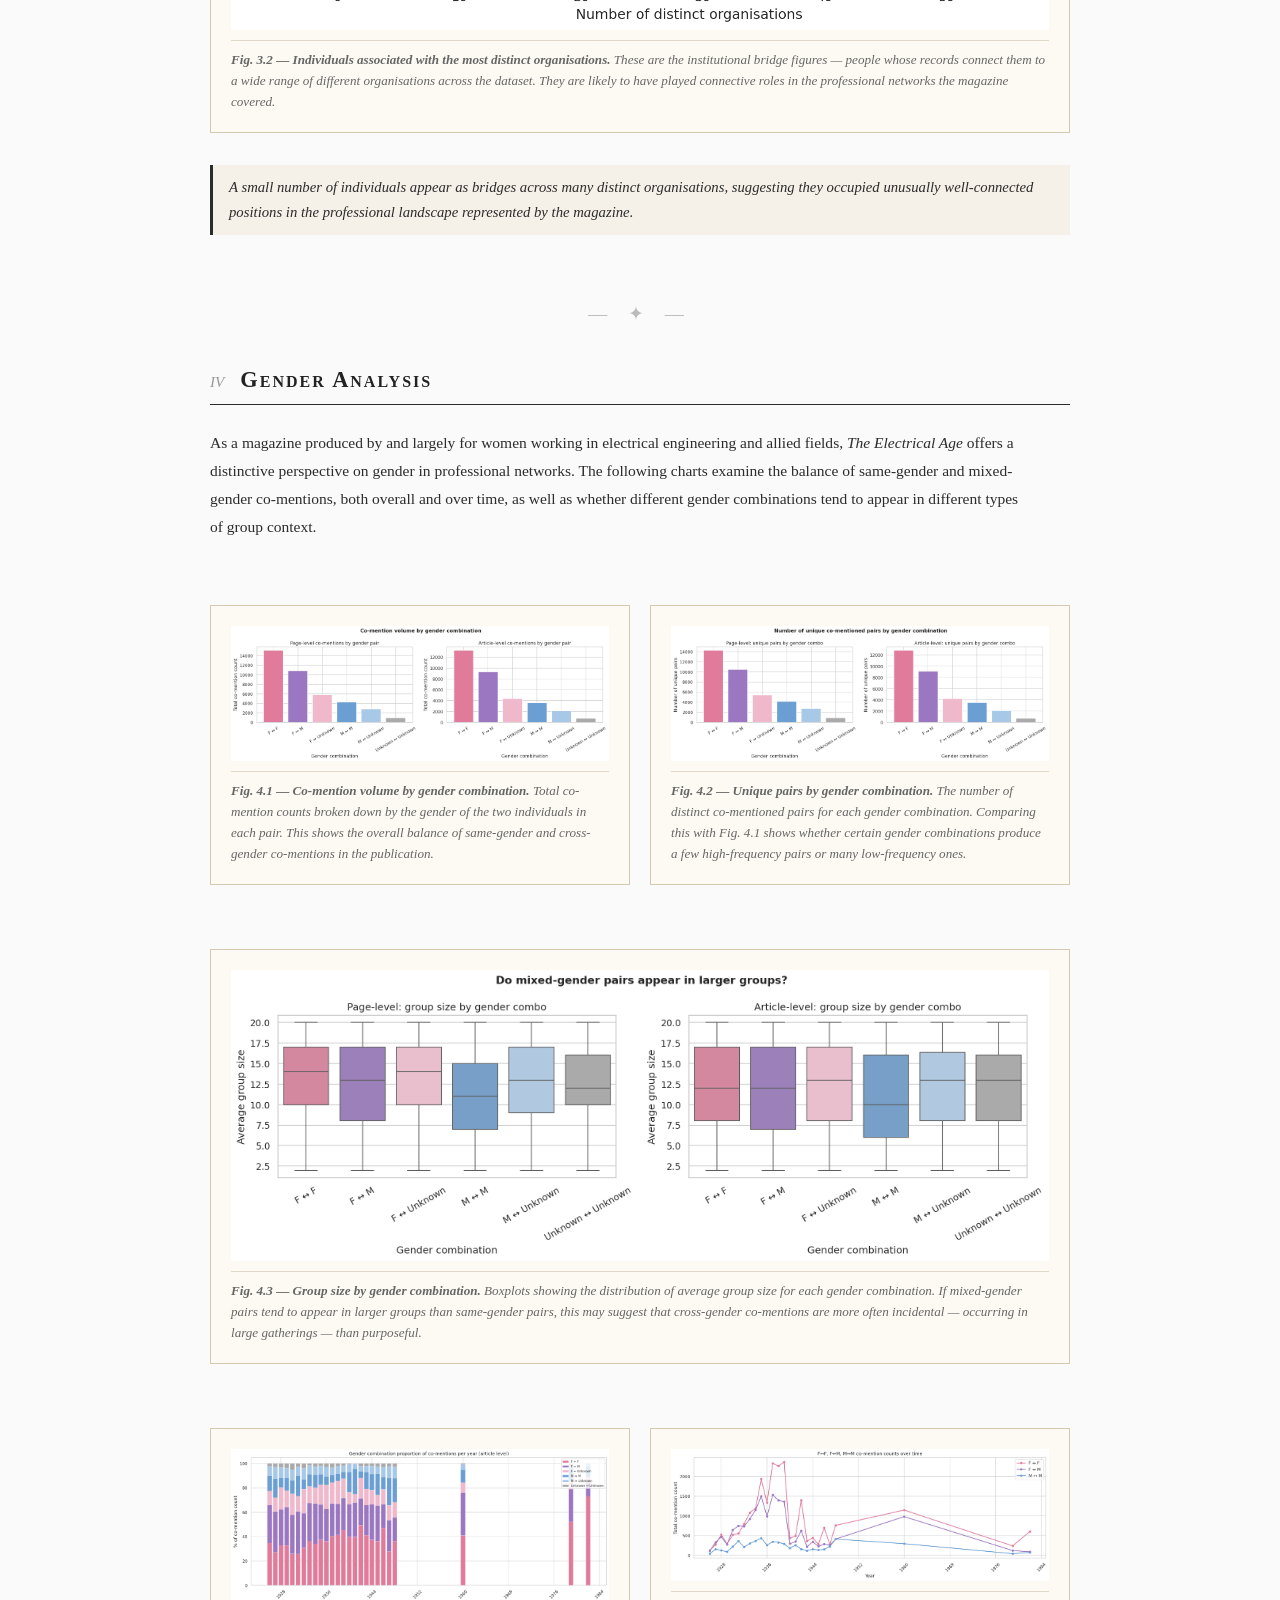
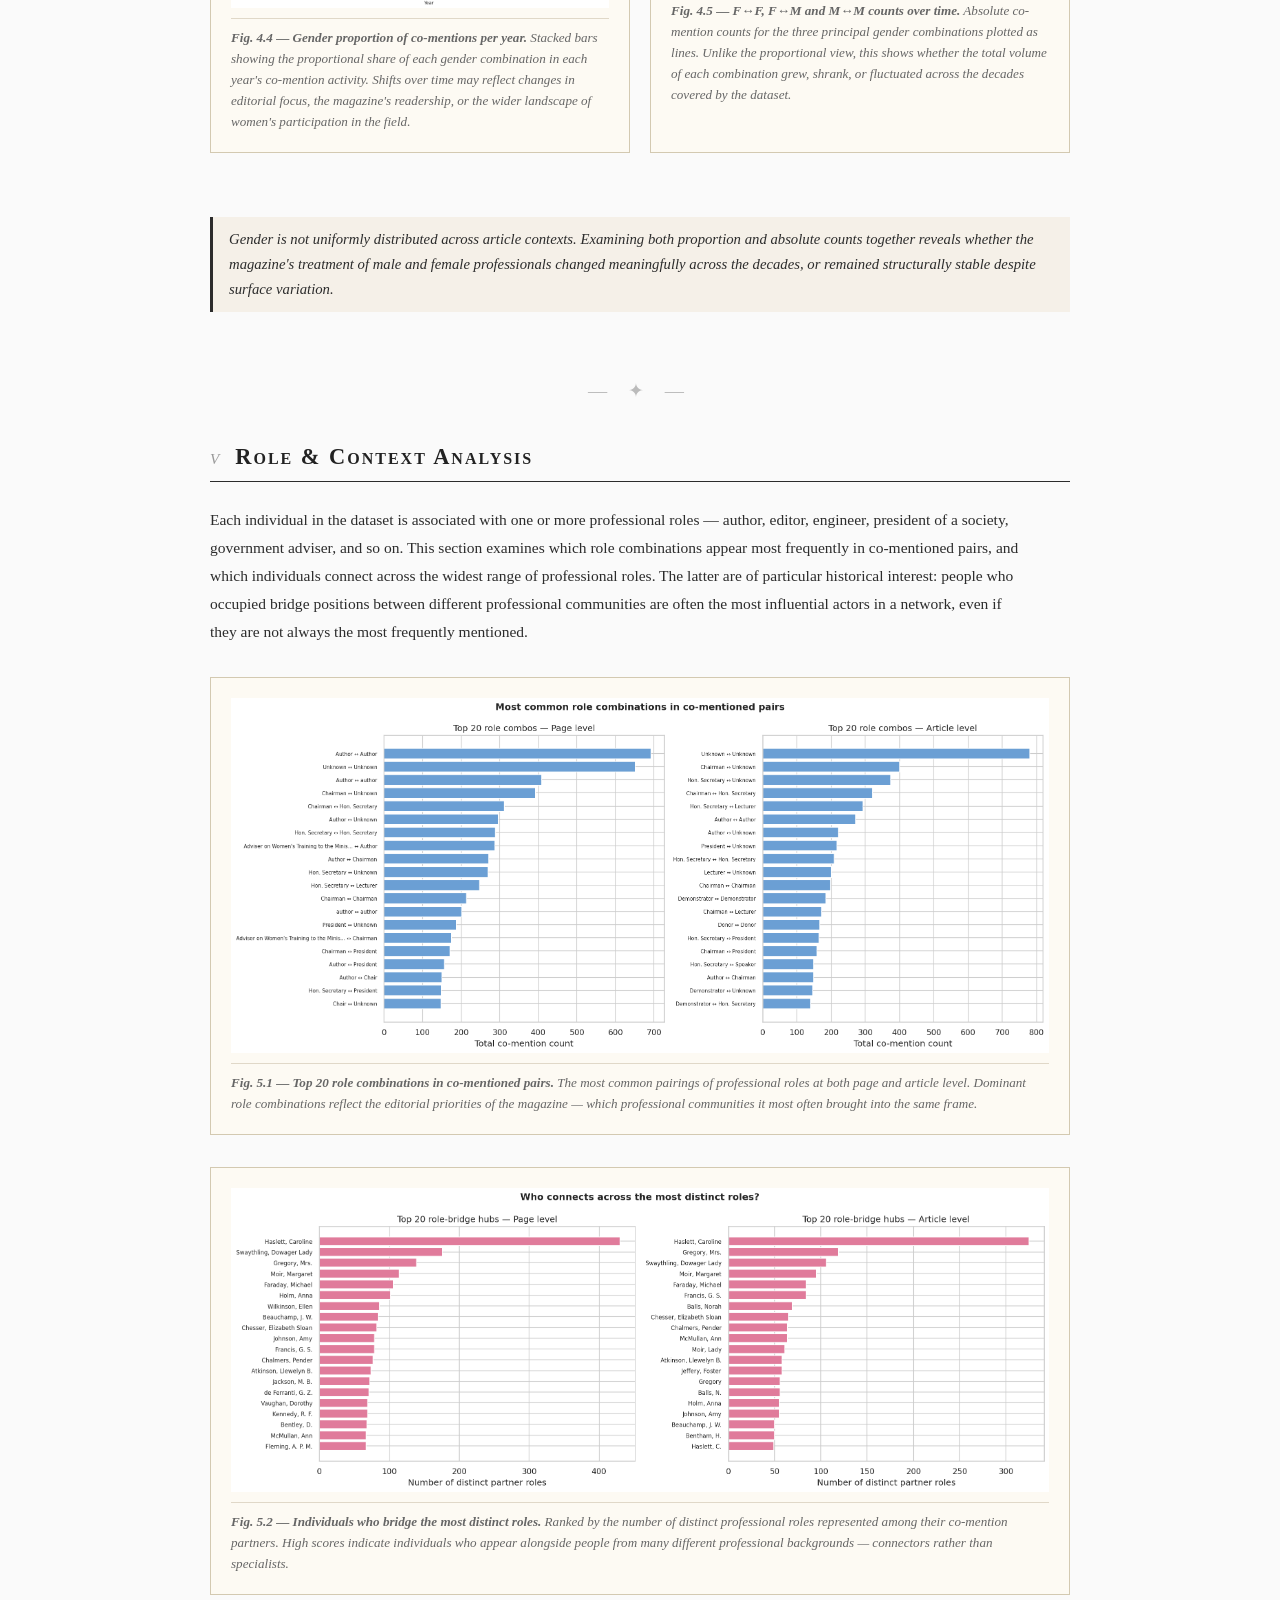
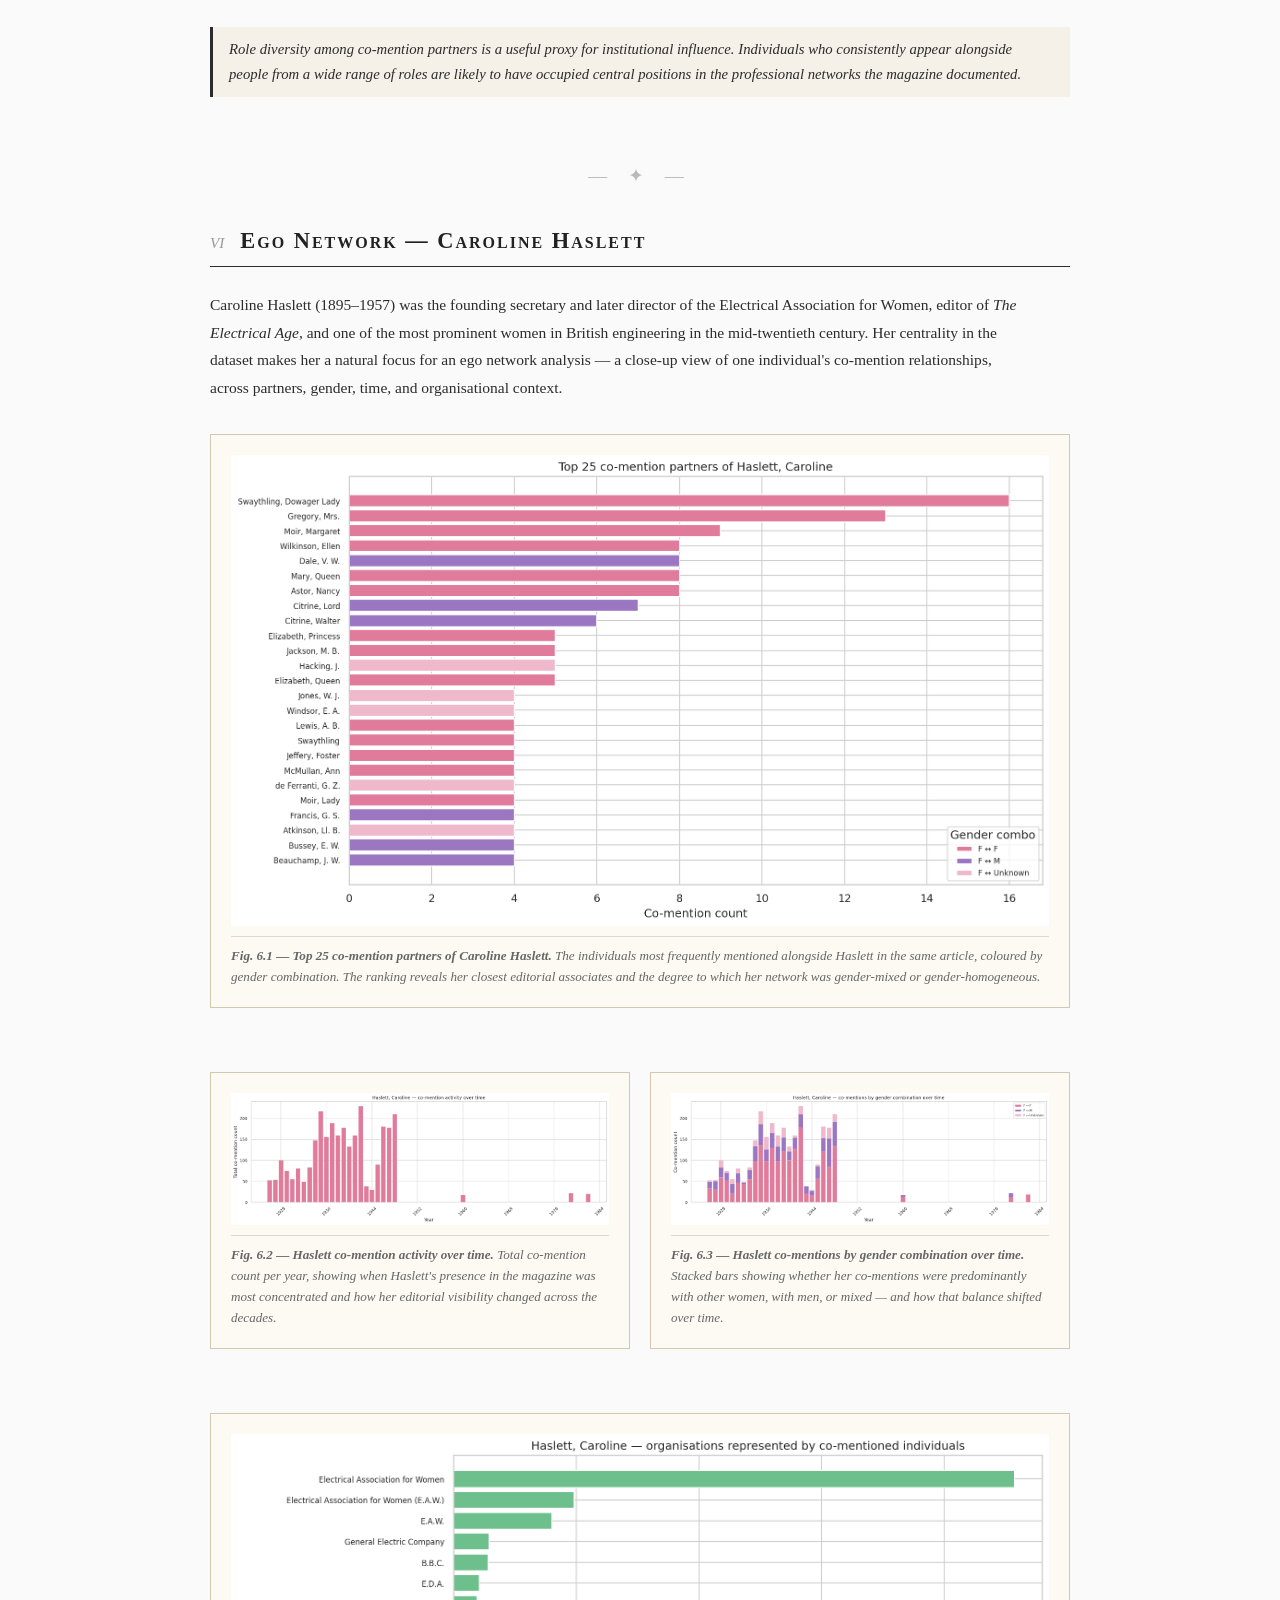
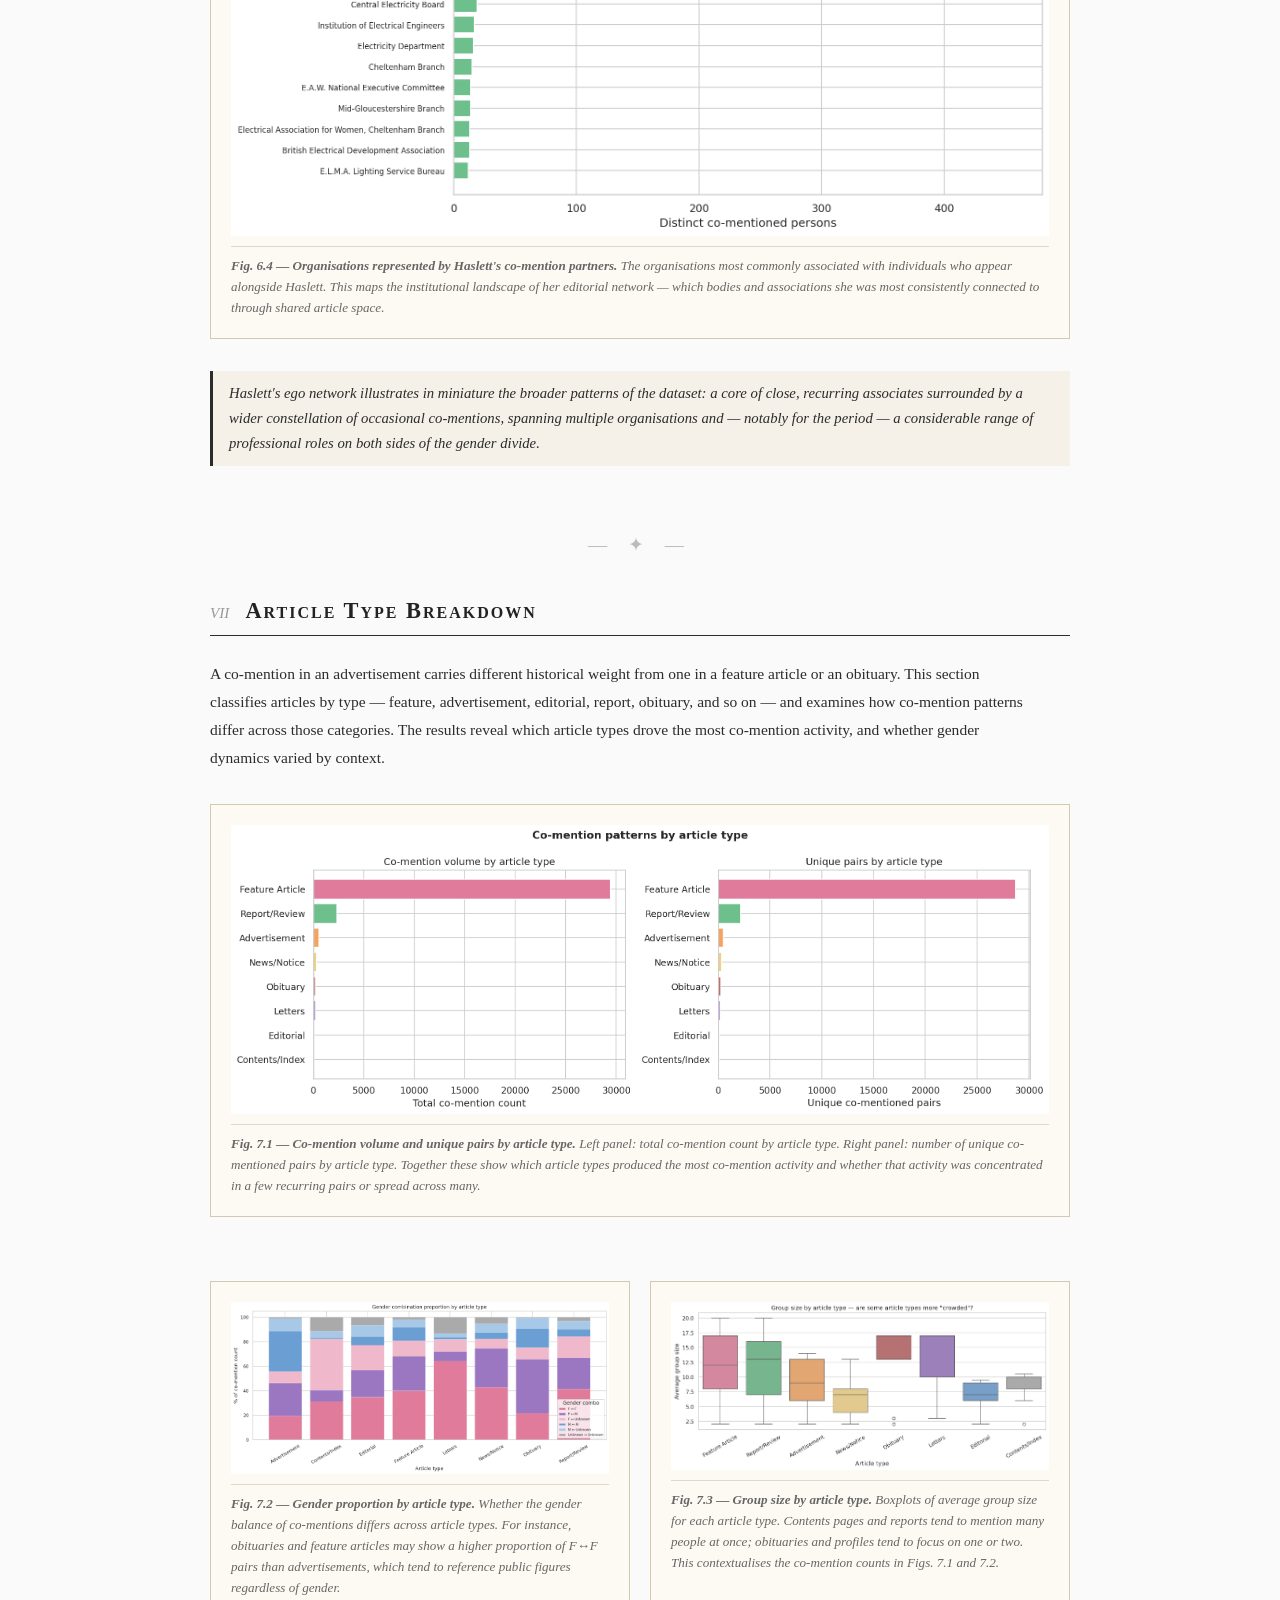
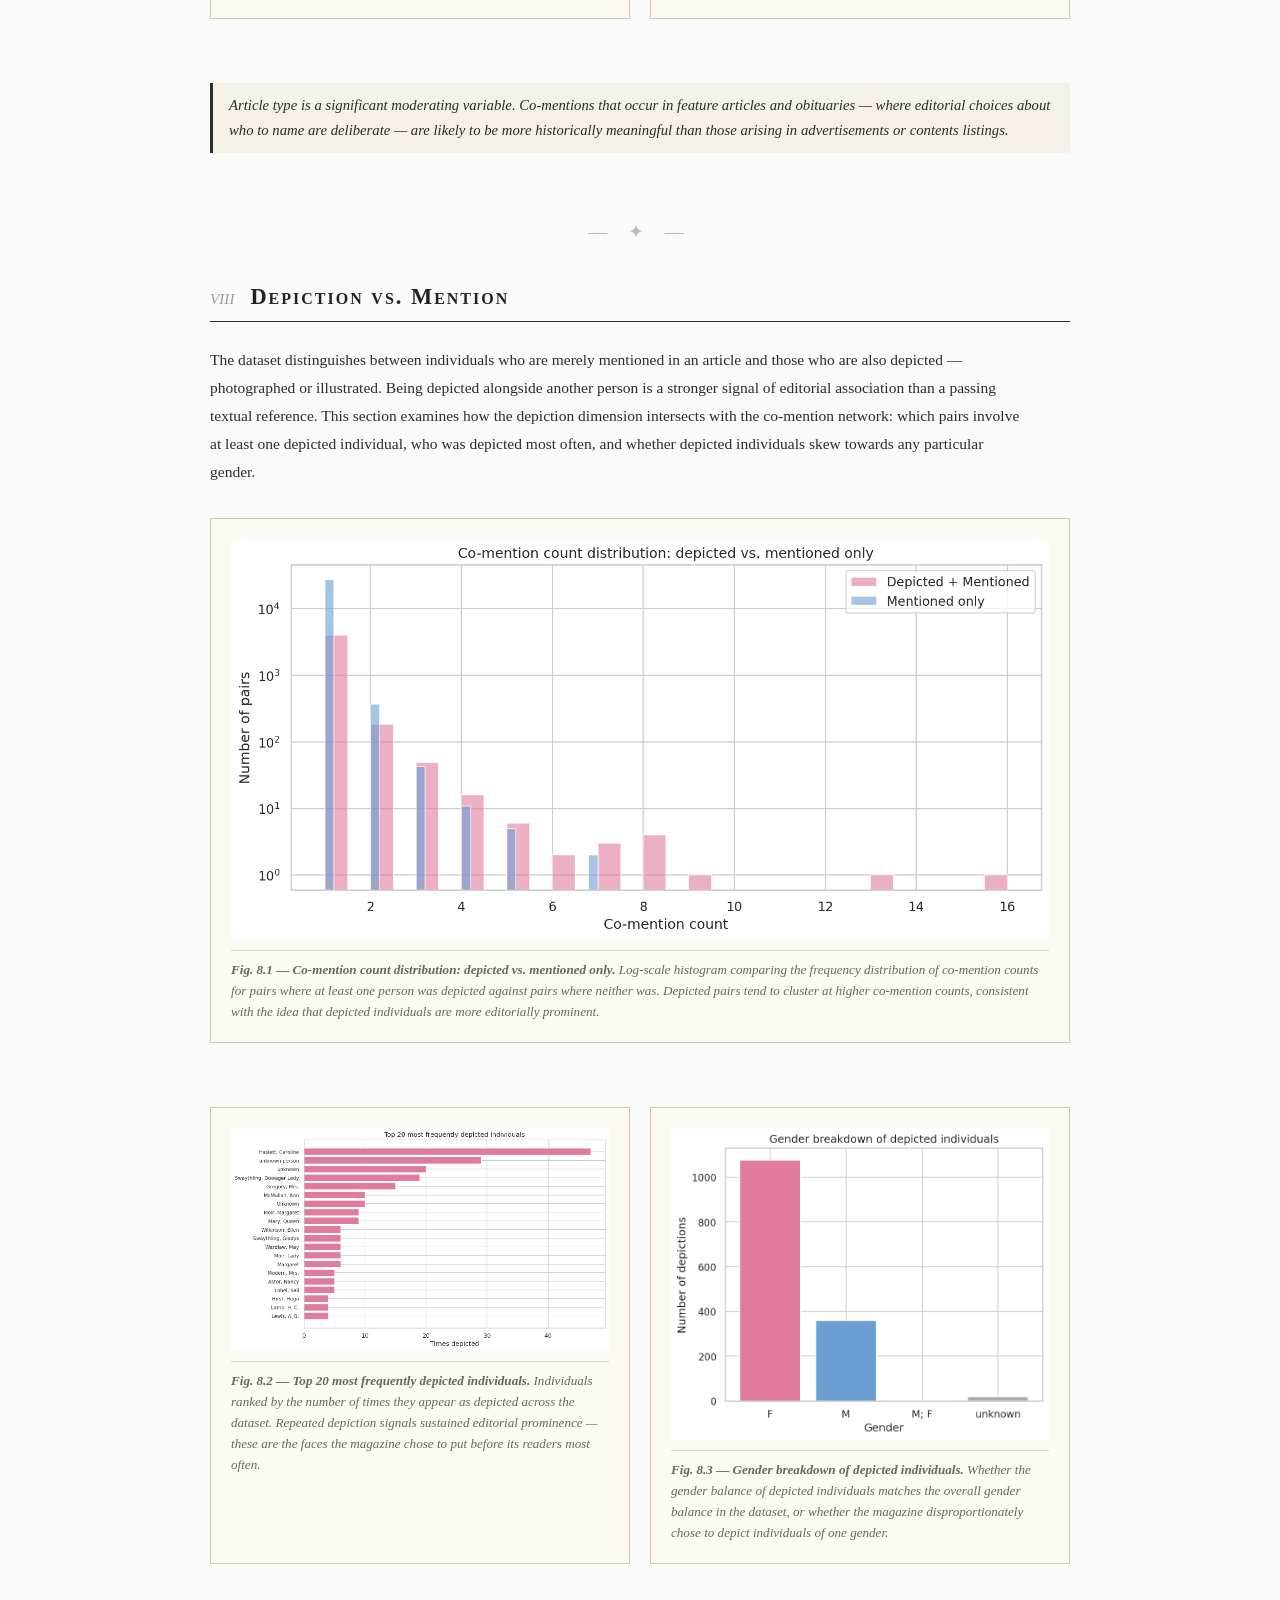
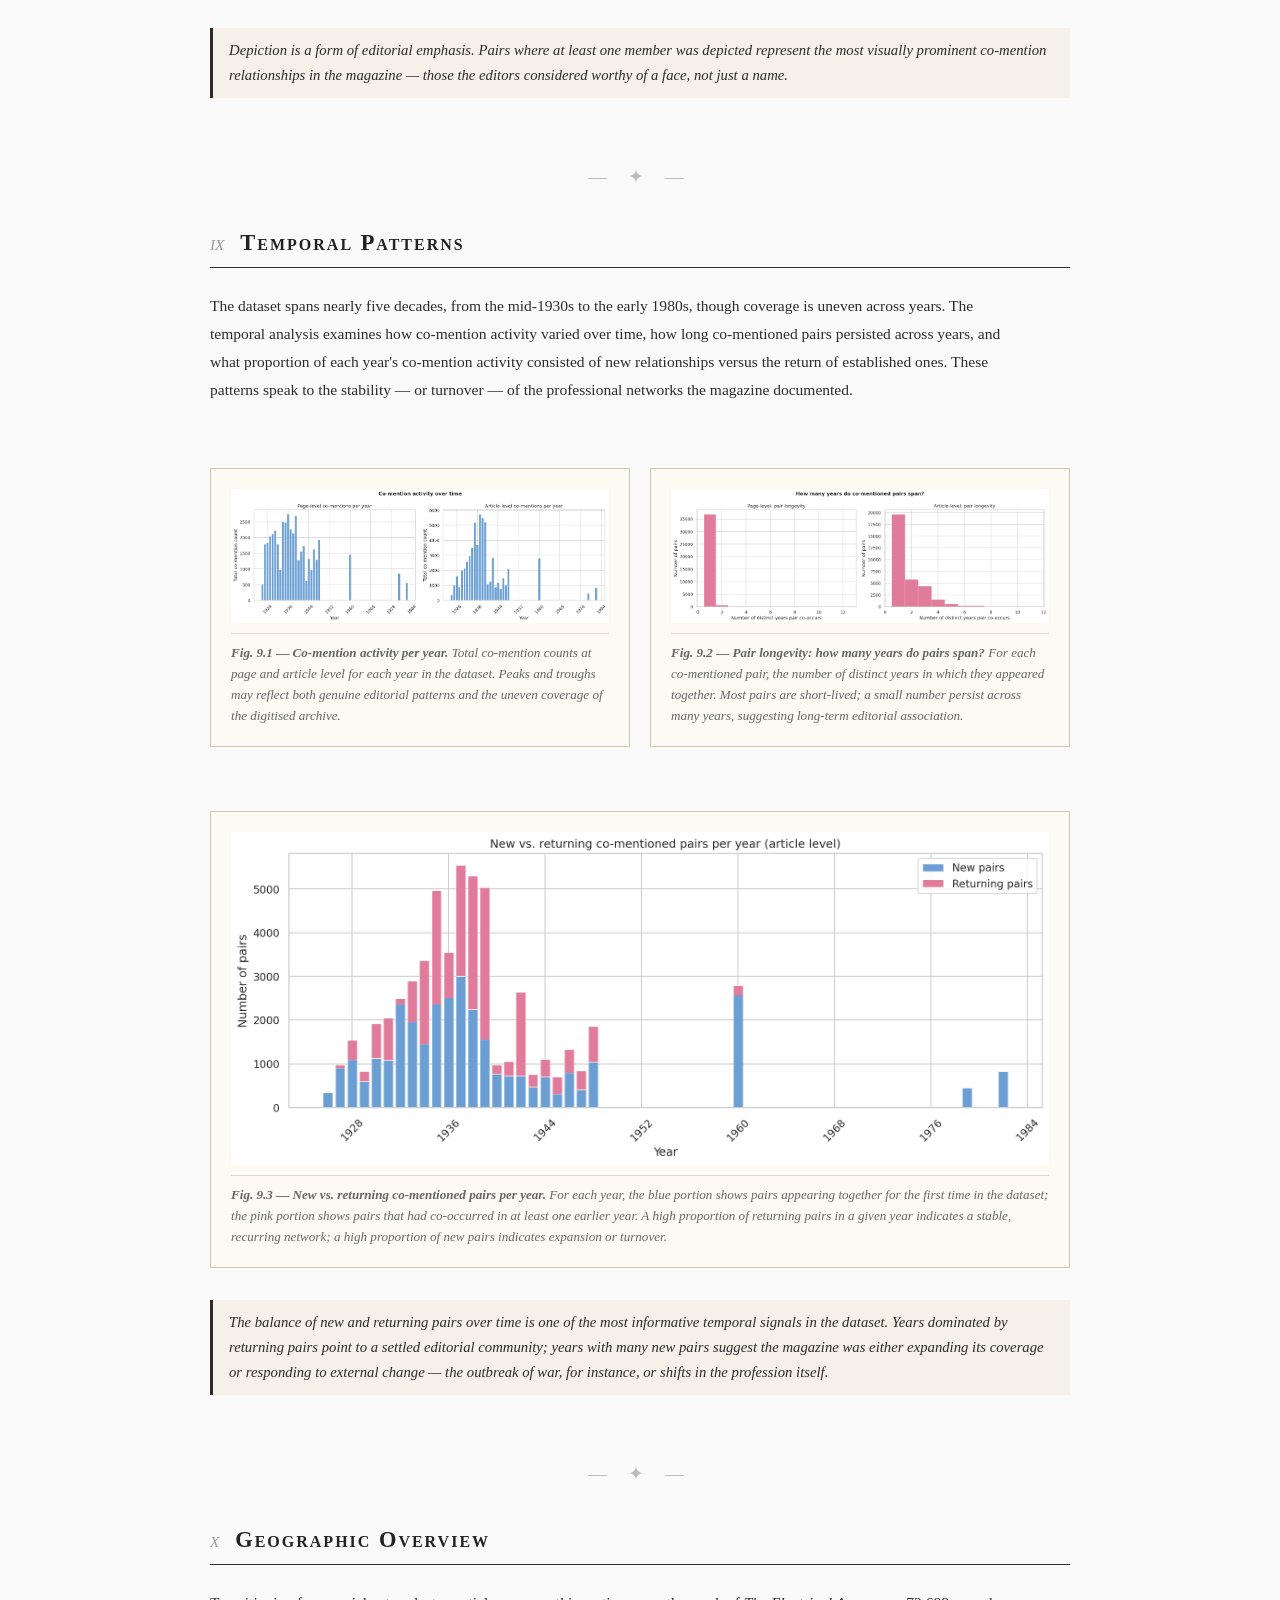
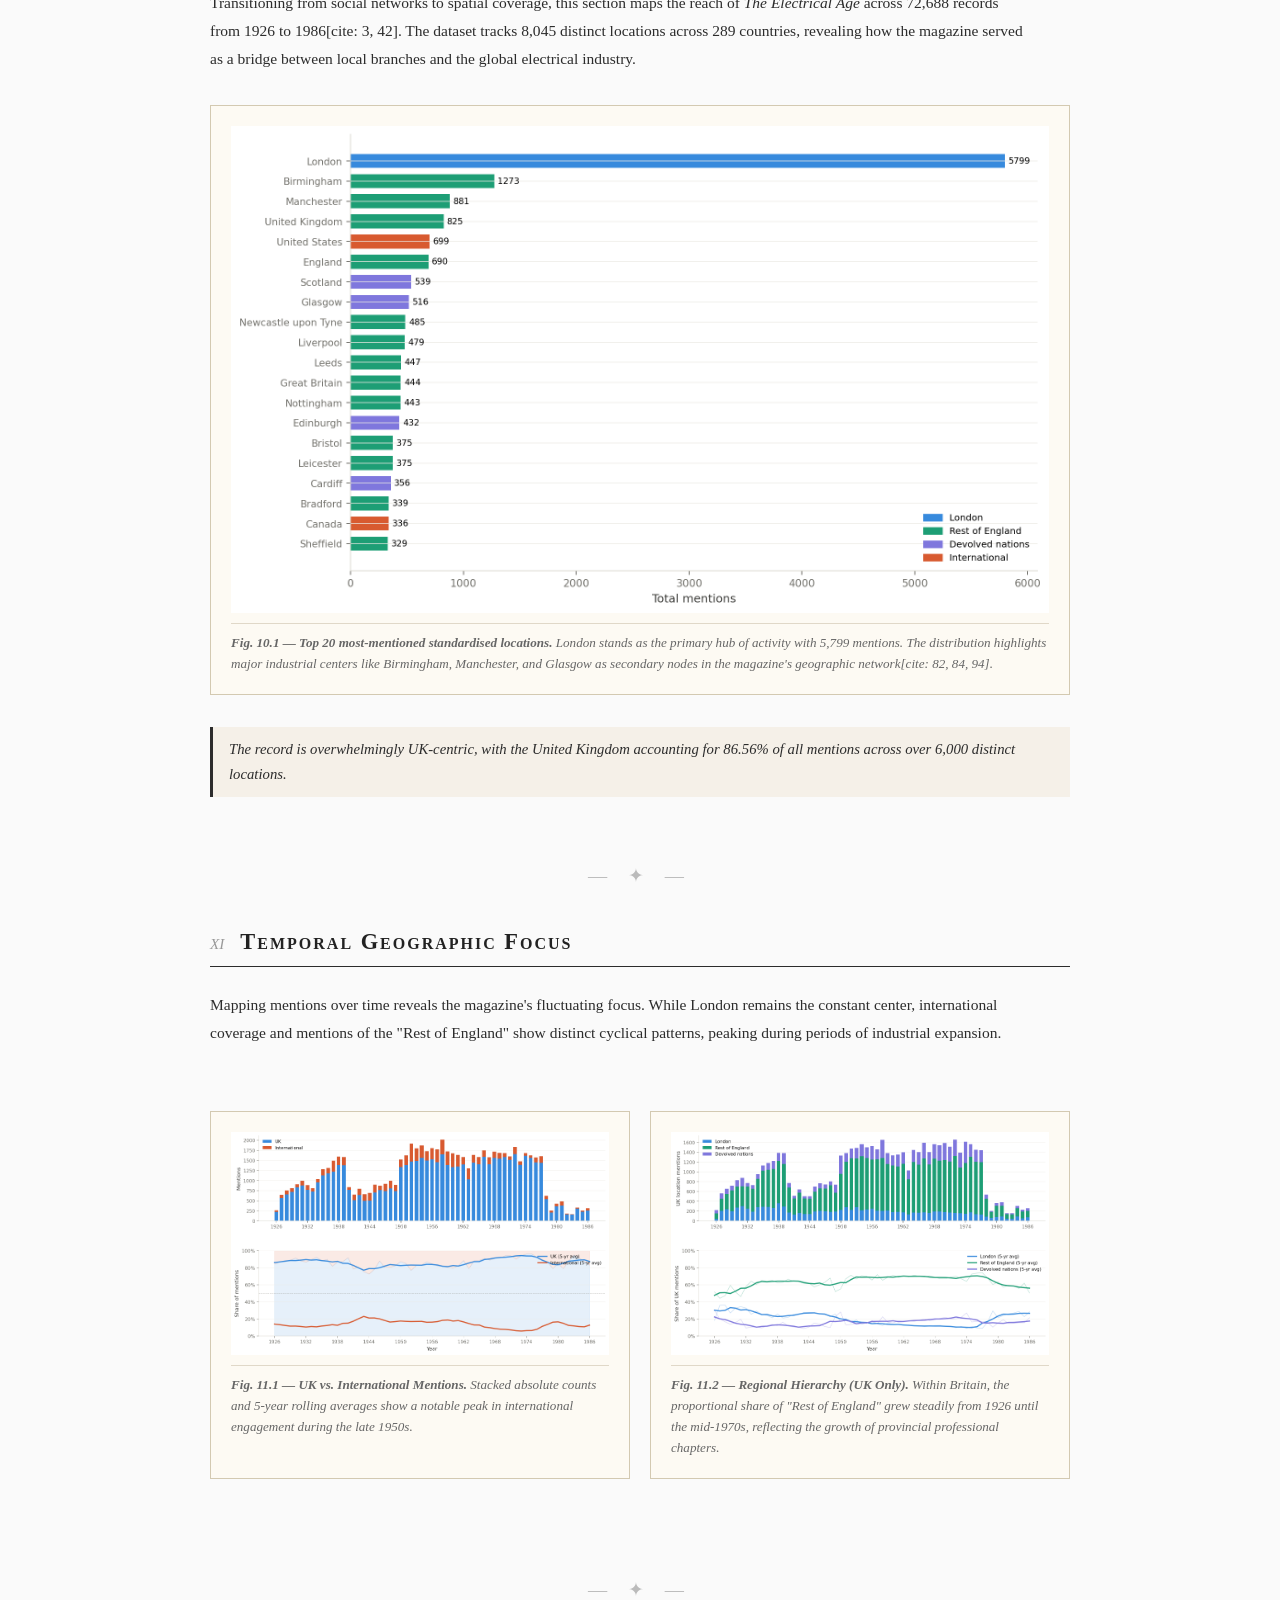
==== commit a94f7884: "Update analysis.html" ====
--- a/analysis.html
+++ b/analysis.html
@@ -793,15 +793,15 @@
             Transitioning from social networks to spatial coverage, this section maps the reach of 
             <em>The Electrical Age</em> across 72,688 records from 1926 to 1986[cite: 3, 42]. 
             The dataset tracks 8,045 distinct locations across 289 countries, revealing how the 
-            magazine served as a bridge between local branches and the global electrical industry[cite: 3, 26, 32].
-        </p>
-
-        <div class="figure-block">
-            <img src="assets/charts/top_20_locations.png"
+            magazine served as a bridge between local branches and the global electrical industry.
+        </p>
+
+        <div class="figure-block">
+            <img src="assets/charts/top20_locations.png"
                  alt="Top 20 most-mentioned standardised locations">
             <div class="figure-caption">
                 <strong>Fig. 10.1 — Top 20 most-mentioned standardised locations.</strong>
-                London stands as the primary hub of activity with 5,799 mentions[cite: 53, 120]. 
+                London stands as the primary hub of activity with 5,799 mentions. 
                 The distribution highlights major industrial centers like Birmingham, Manchester, 
                 and Glasgow as secondary nodes in the magazine's geographic network[cite: 82, 84, 94].
             </div>
@@ -809,7 +809,7 @@
 
         <div class="finding">
             The record is overwhelmingly UK-centric, with the United Kingdom accounting for 86.56% 
-            of all mentions across over 6,000 distinct locations[cite: 136].
+            of all mentions across over 6,000 distinct locations.
         </div>
     </div>
 
@@ -824,7 +824,7 @@
         <p class="narrative">
             Mapping mentions over time reveals the magazine's fluctuating focus. While London 
             remains the constant center, international coverage and mentions of the "Rest of England" 
-            show distinct cyclical patterns, peaking during periods of industrial expansion[cite: 198, 244].
+            show distinct cyclical patterns, peaking during periods of industrial expansion.
         </p>
 
         <div class="figures-row">
@@ -834,7 +834,7 @@
                 <div class="figure-caption">
                     <strong>Fig. 11.1 — UK vs. International Mentions.</strong>
                     Stacked absolute counts and 5-year rolling averages show a notable peak in 
-                    international engagement during the late 1950s[cite: 198, 214].
+                    international engagement during the late 1950s.
                 </div>
             </div>
             <div class="figure-block">
@@ -844,7 +844,7 @@
                     <strong>Fig. 11.2 — Regional Hierarchy (UK Only).</strong>
                     Within Britain, the proportional share of "Rest of England" grew steadily 
                     from 1926 until the mid-1970s, reflecting the growth of provincial 
-                    professional chapters[cite: 271, 287].
+                    professional chapters.
                 </div>
             </div>
         </div>
@@ -860,8 +860,8 @@
 
         <p class="narrative">
             Geographic diversity per issue—measured by distinct countries mentioned—provides 
-            a proxy for the magazine's editorial "horizon"[cite: 342, 343]. The late 1950s 
-            represent the most globally expansive era of the publication[cite: 364].
+            a proxy for the magazine's editorial "horizon". The late 1950s 
+            represent the most globally expansive era of the publication.
         </p>
 
         <div class="figure-block">
@@ -870,13 +870,13 @@
             <div class="figure-caption">
                 <strong>Fig. 12.1 — Distinct Countries per Issue.</strong>
                 Each dot represents a specific issue. The 5-year rolling mean peaks at 
-                approximately 30 countries per issue in 1959[cite: 343, 358].
+                approximately 30 countries per issue in 1959.
             </div>
         </div>
 
         <div class="finding">
             The most geographically diverse issue recorded is Volume 6, No 17 (1959), 
-            which featured 51 distinct countries across 469 total mentions[cite: 366].
+            which featured 51 distinct countries across 469 total mentions.
         </div>
     </div>
 
@@ -892,7 +892,7 @@
             Beyond individual mentions, we can analyze which locations are frequently linked 
             together. Using a "Lift" score—the ratio of observed to expected co-occurrence—we 
             identify geographic pairs that appear together significantly more often than 
-            chance would predict[cite: 471, 472].
+            chance would predict.
         </p>
 
         <div class="figure-block">
@@ -901,13 +901,13 @@
             <div class="figure-caption">
                 <strong>Fig. 13.1 — Top Location Pairs by Lift Score.</strong>
                 Highly linked pairs often represent close-proximity industrial neighbors or 
-                international partnerships, such as Gothenburg and Malmö in Sweden[cite: 532, 534].
+                international partnerships, such as Gothenburg and Malmö in Sweden.
             </div>
         </div>
 
         <div class="finding">
             Many high-lift pairs are extremely localized, such as Urmston and Whitefield in 
-            Lancashire, appearing together in three distinct issues with a lift score of 77.67[cite: 534].
+            Lancashire, appearing together in three distinct issues with a lift score of 77.67[.
         </div>
     </div>
 
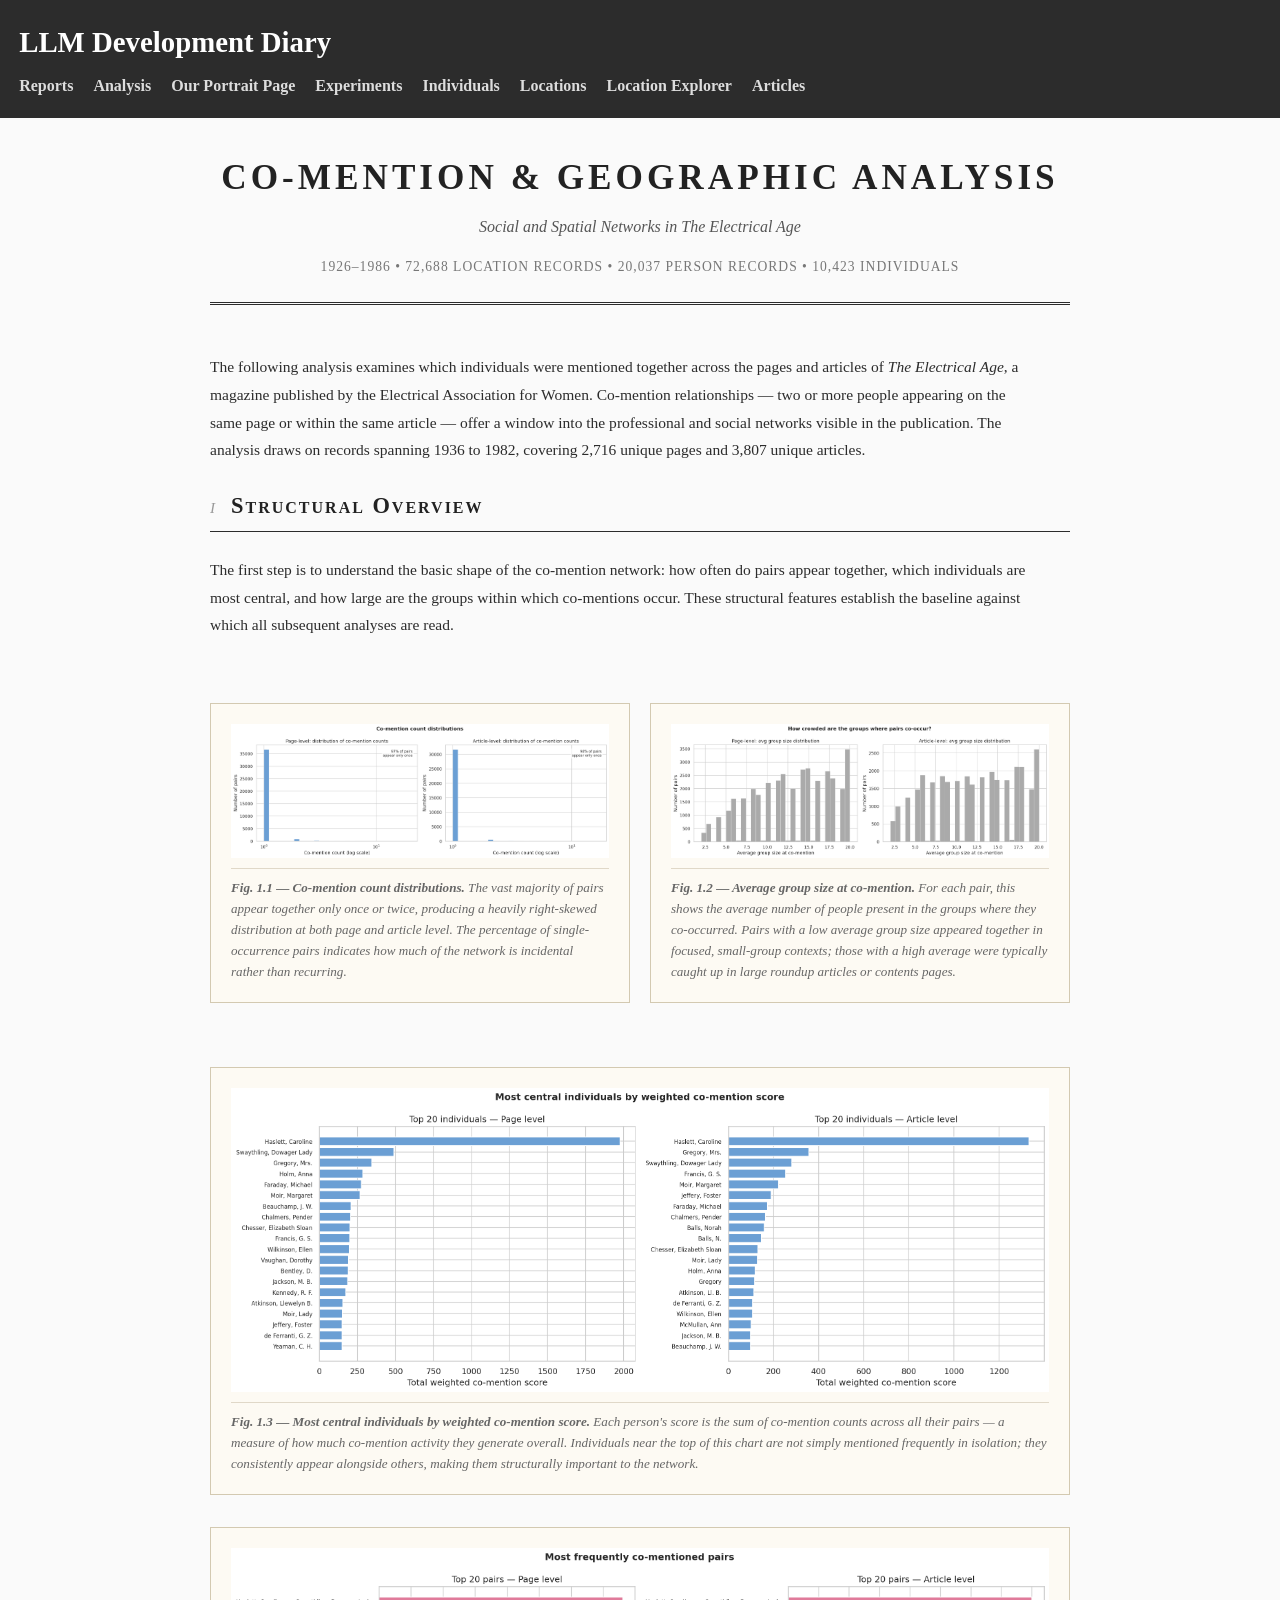
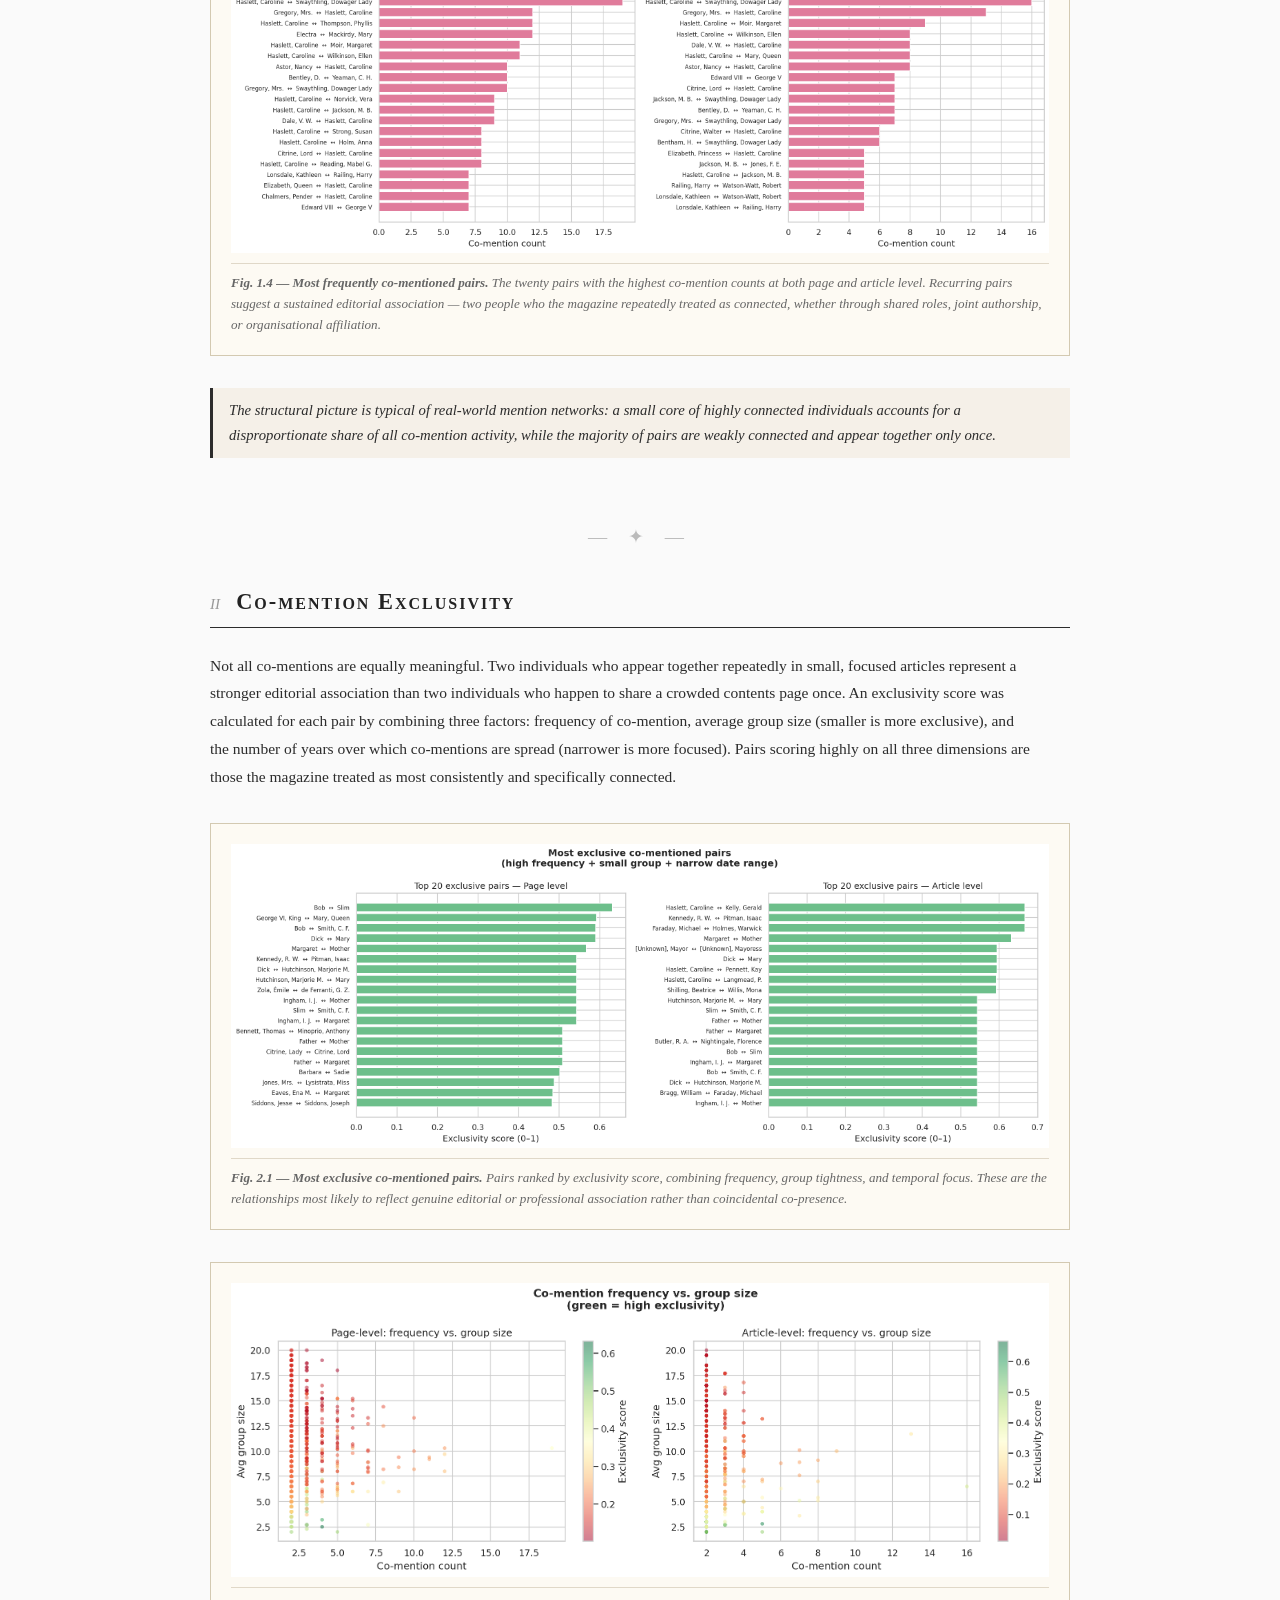
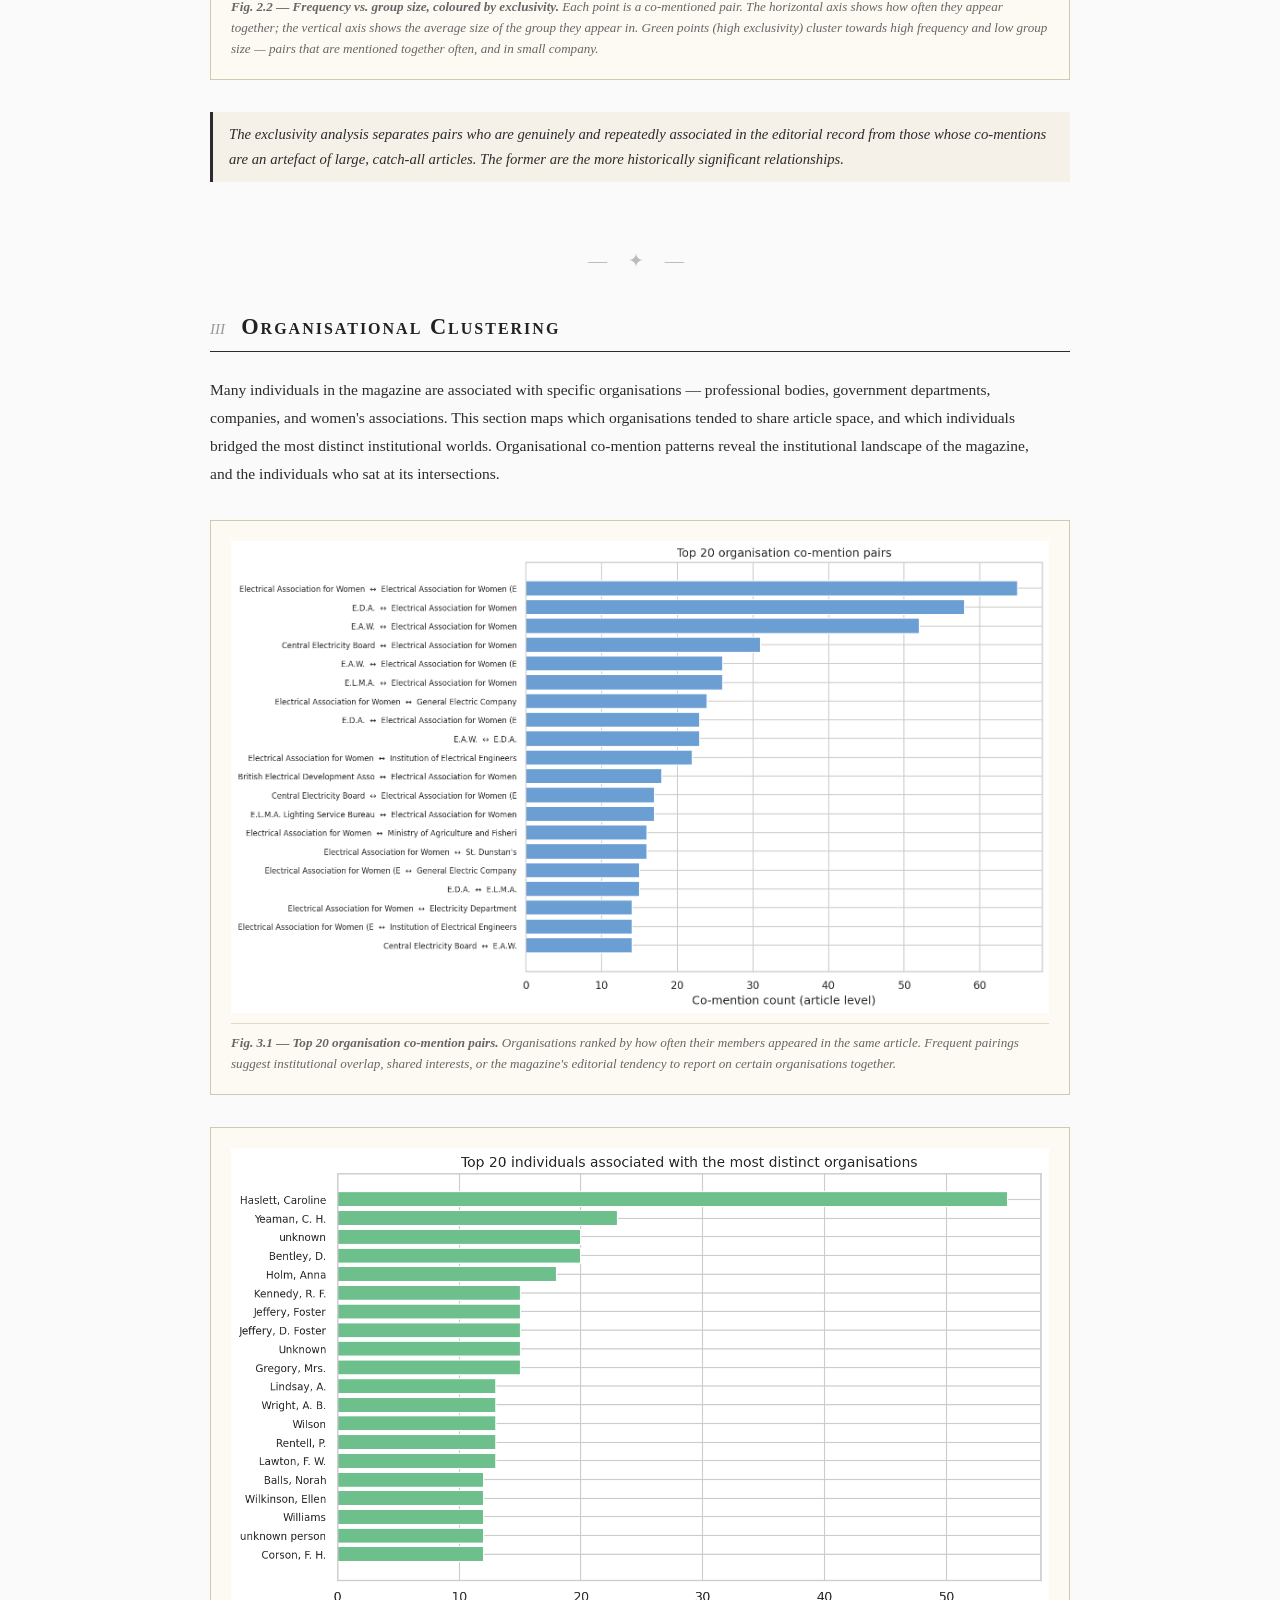
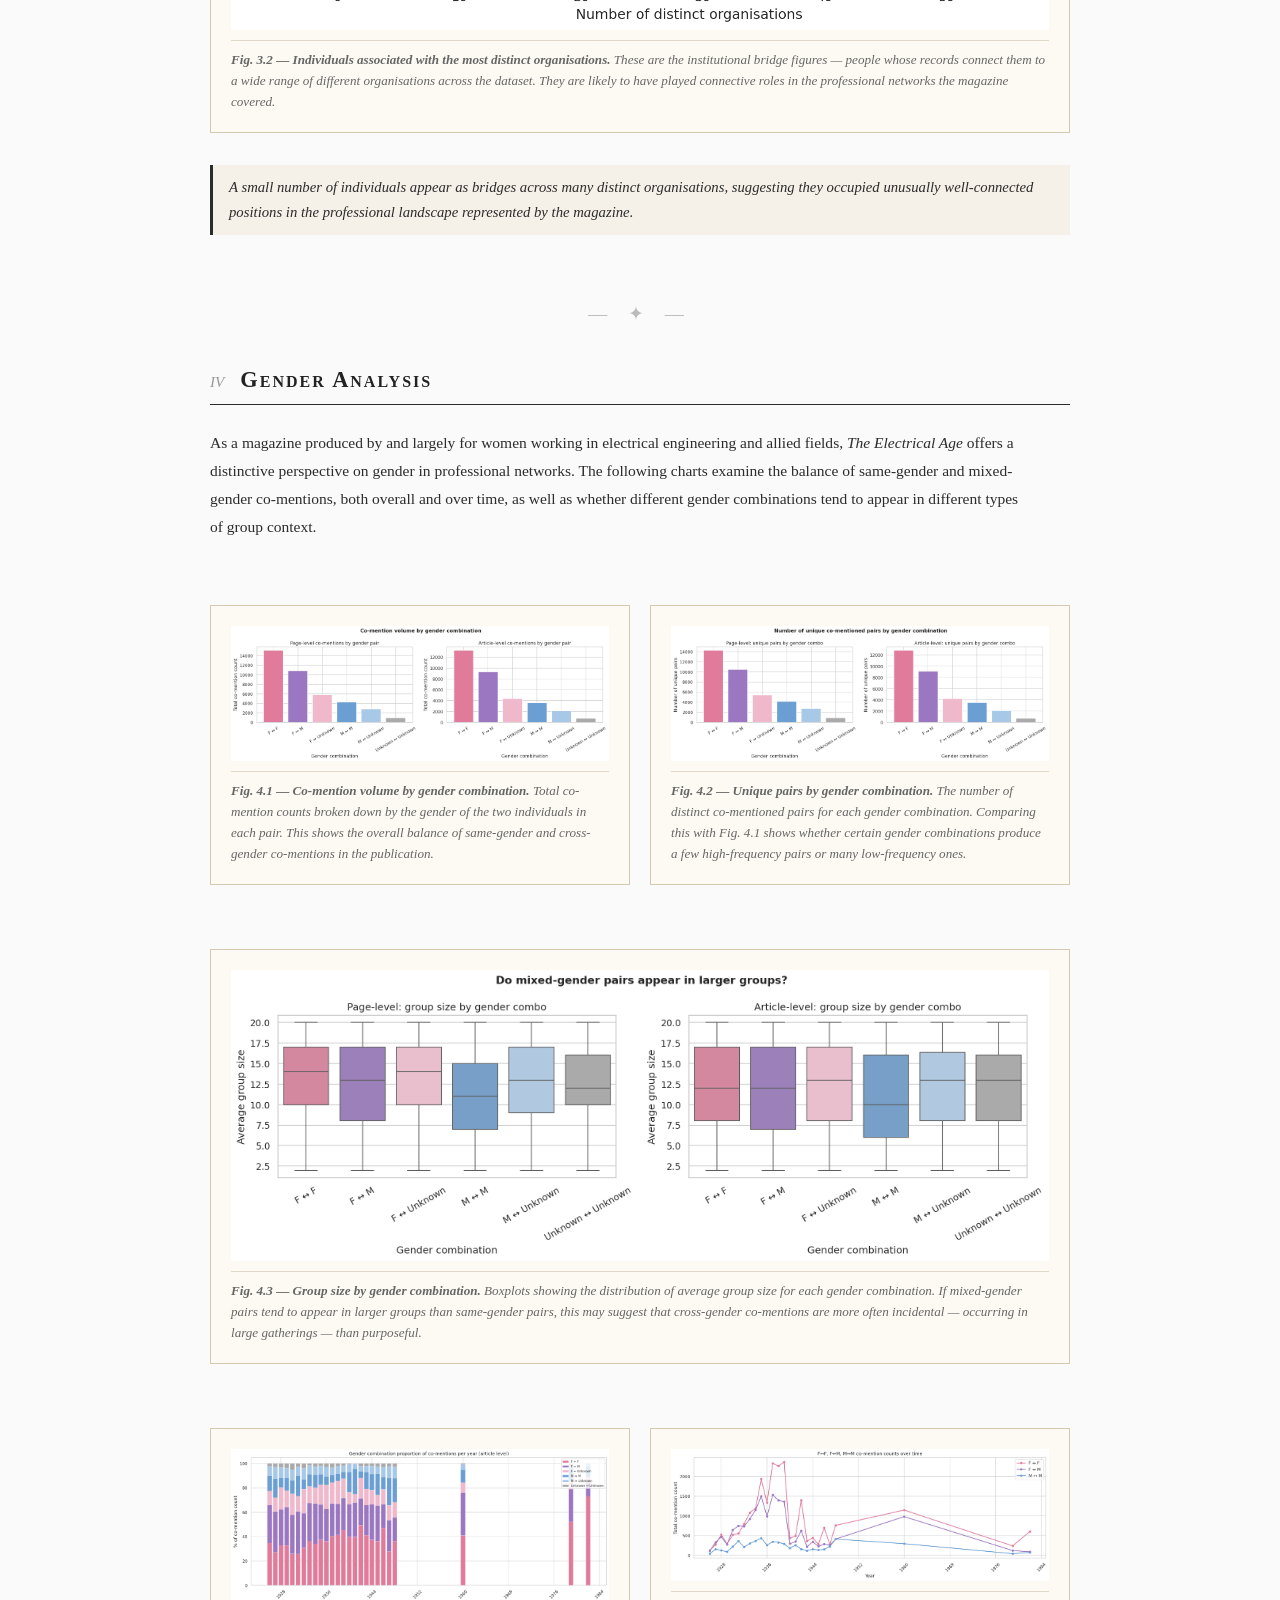
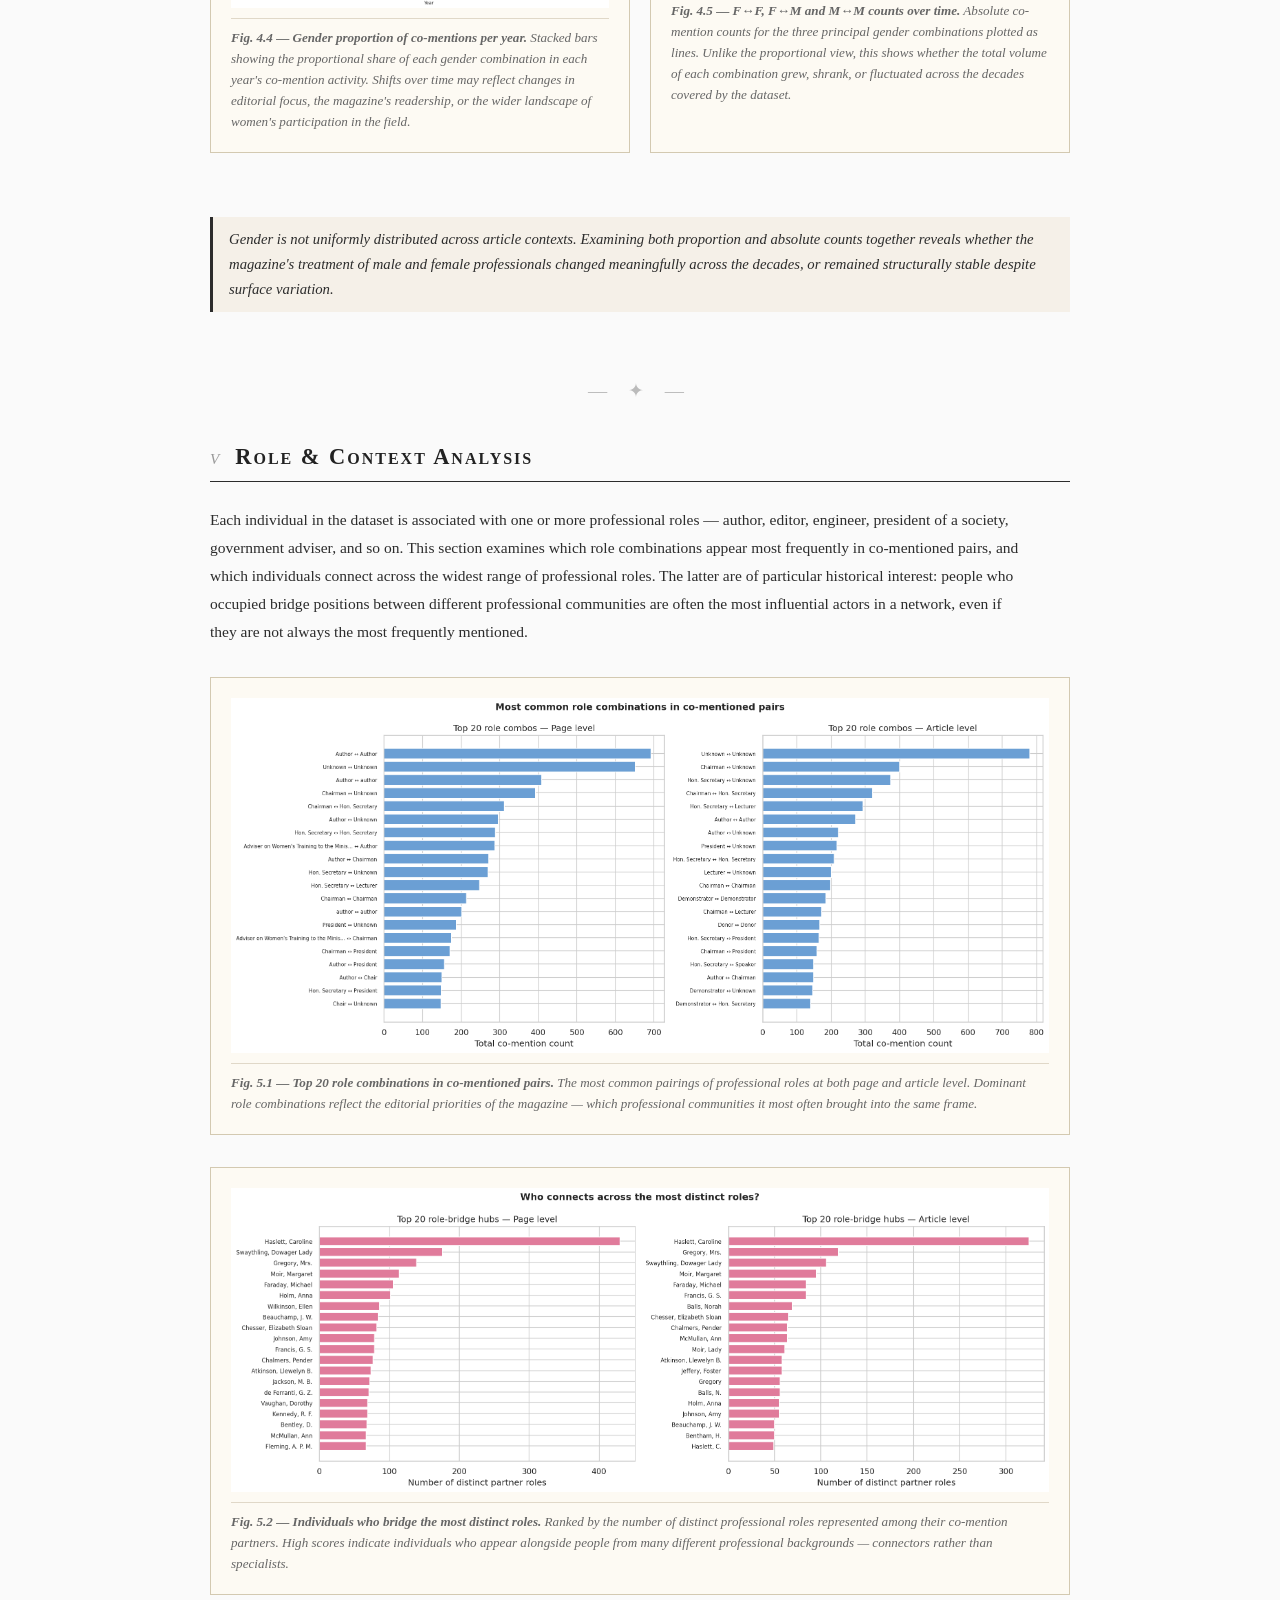
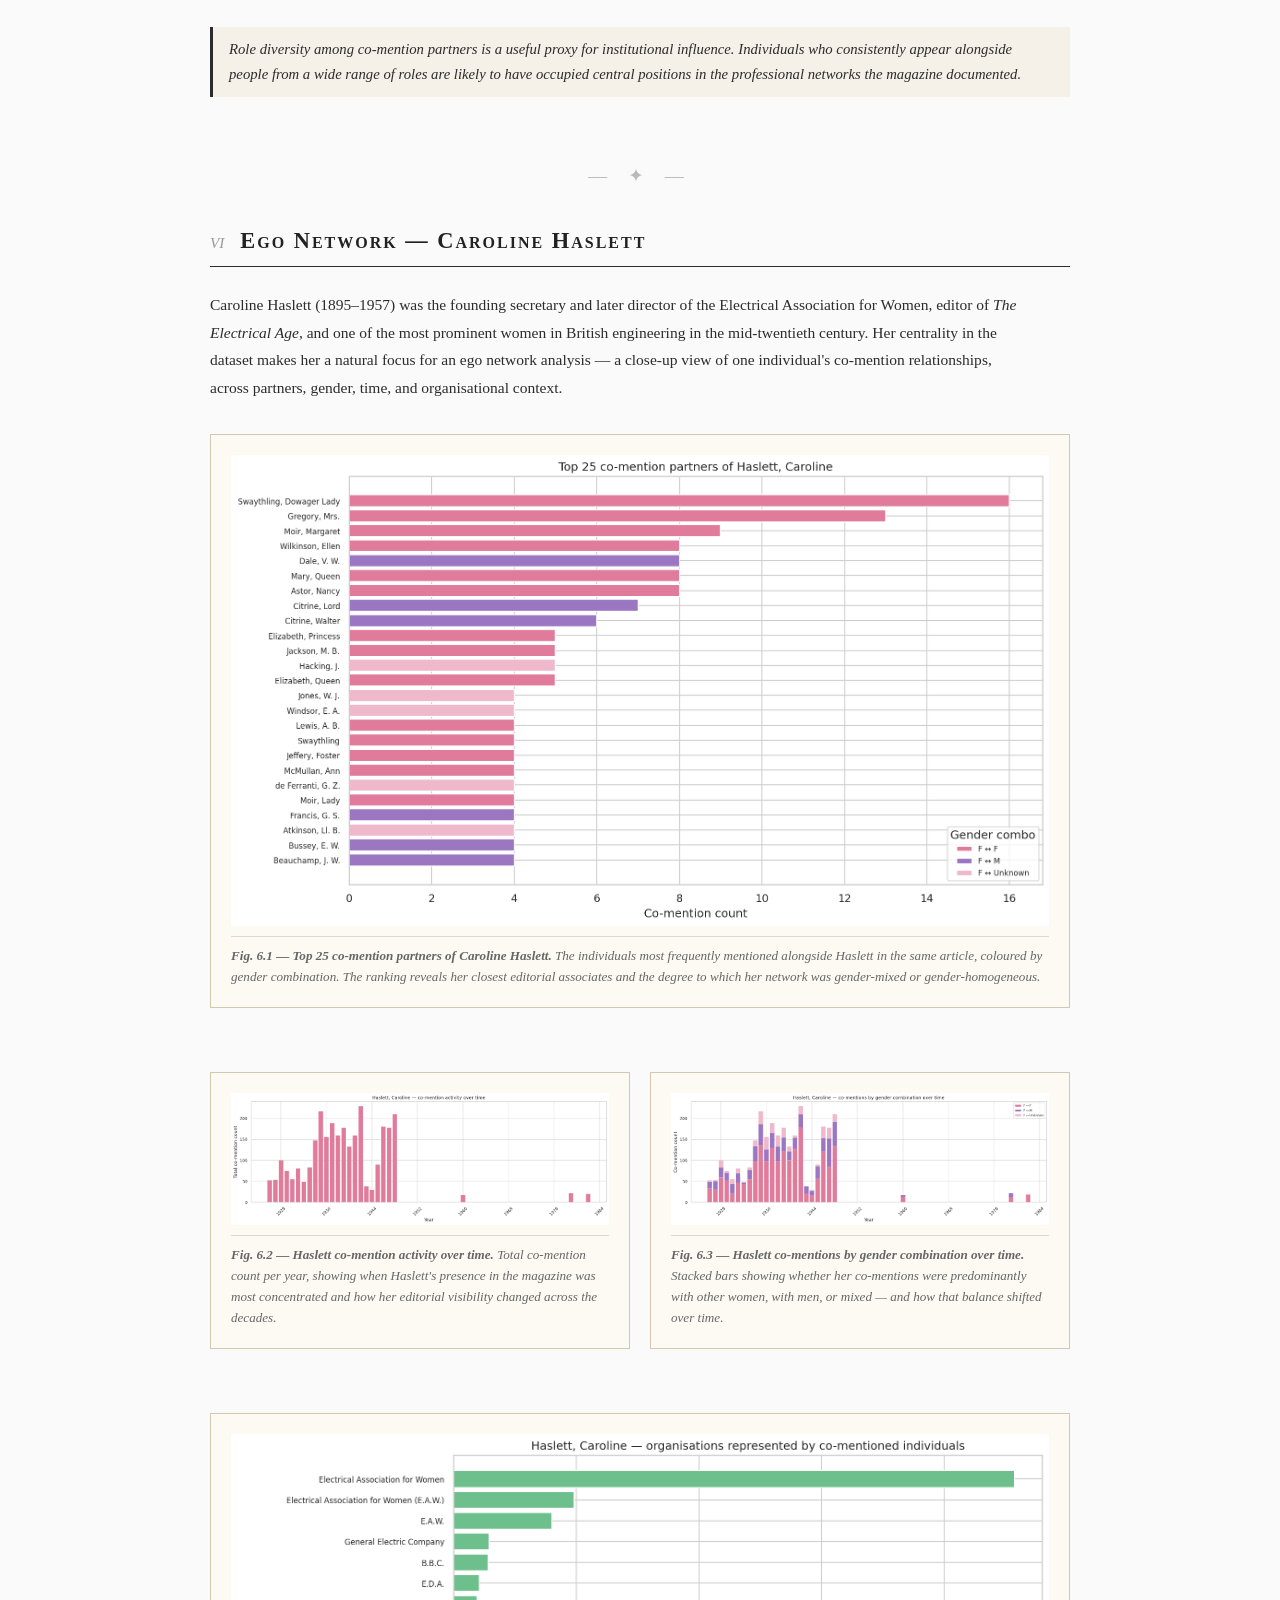
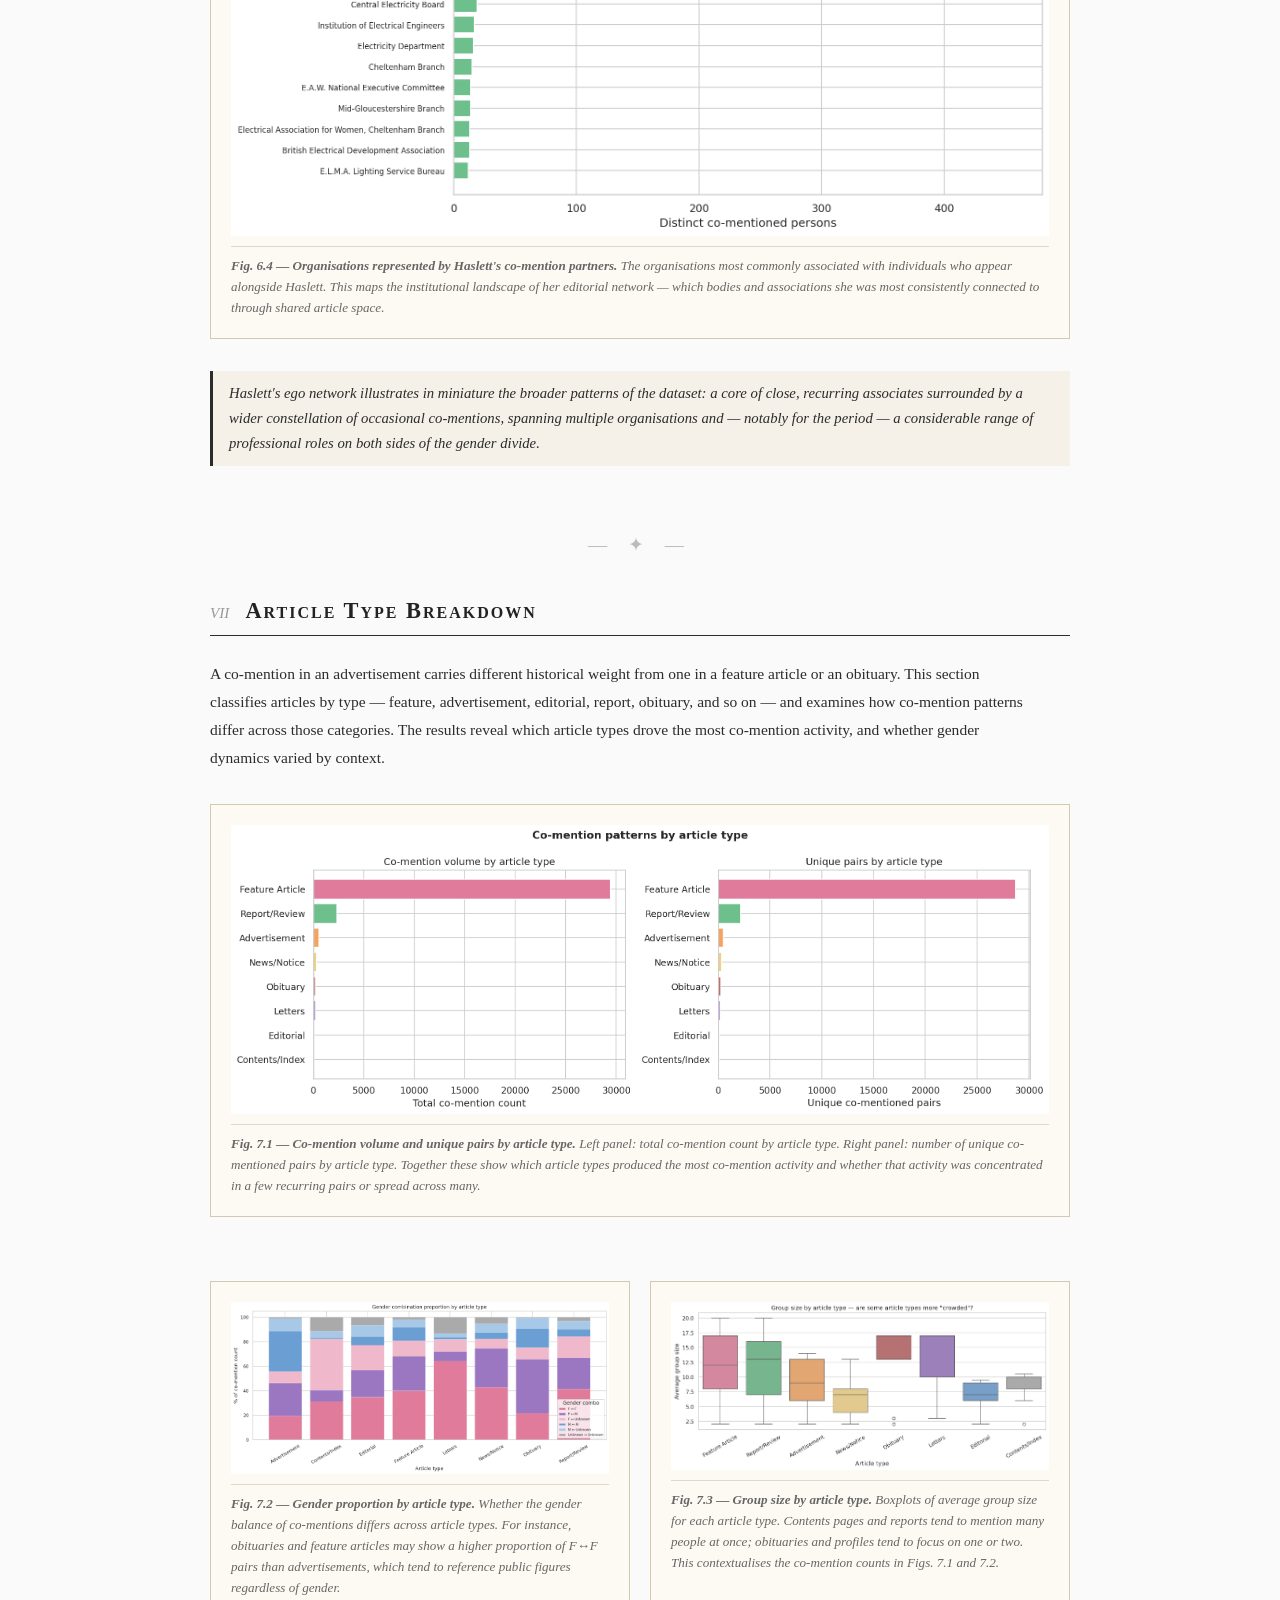
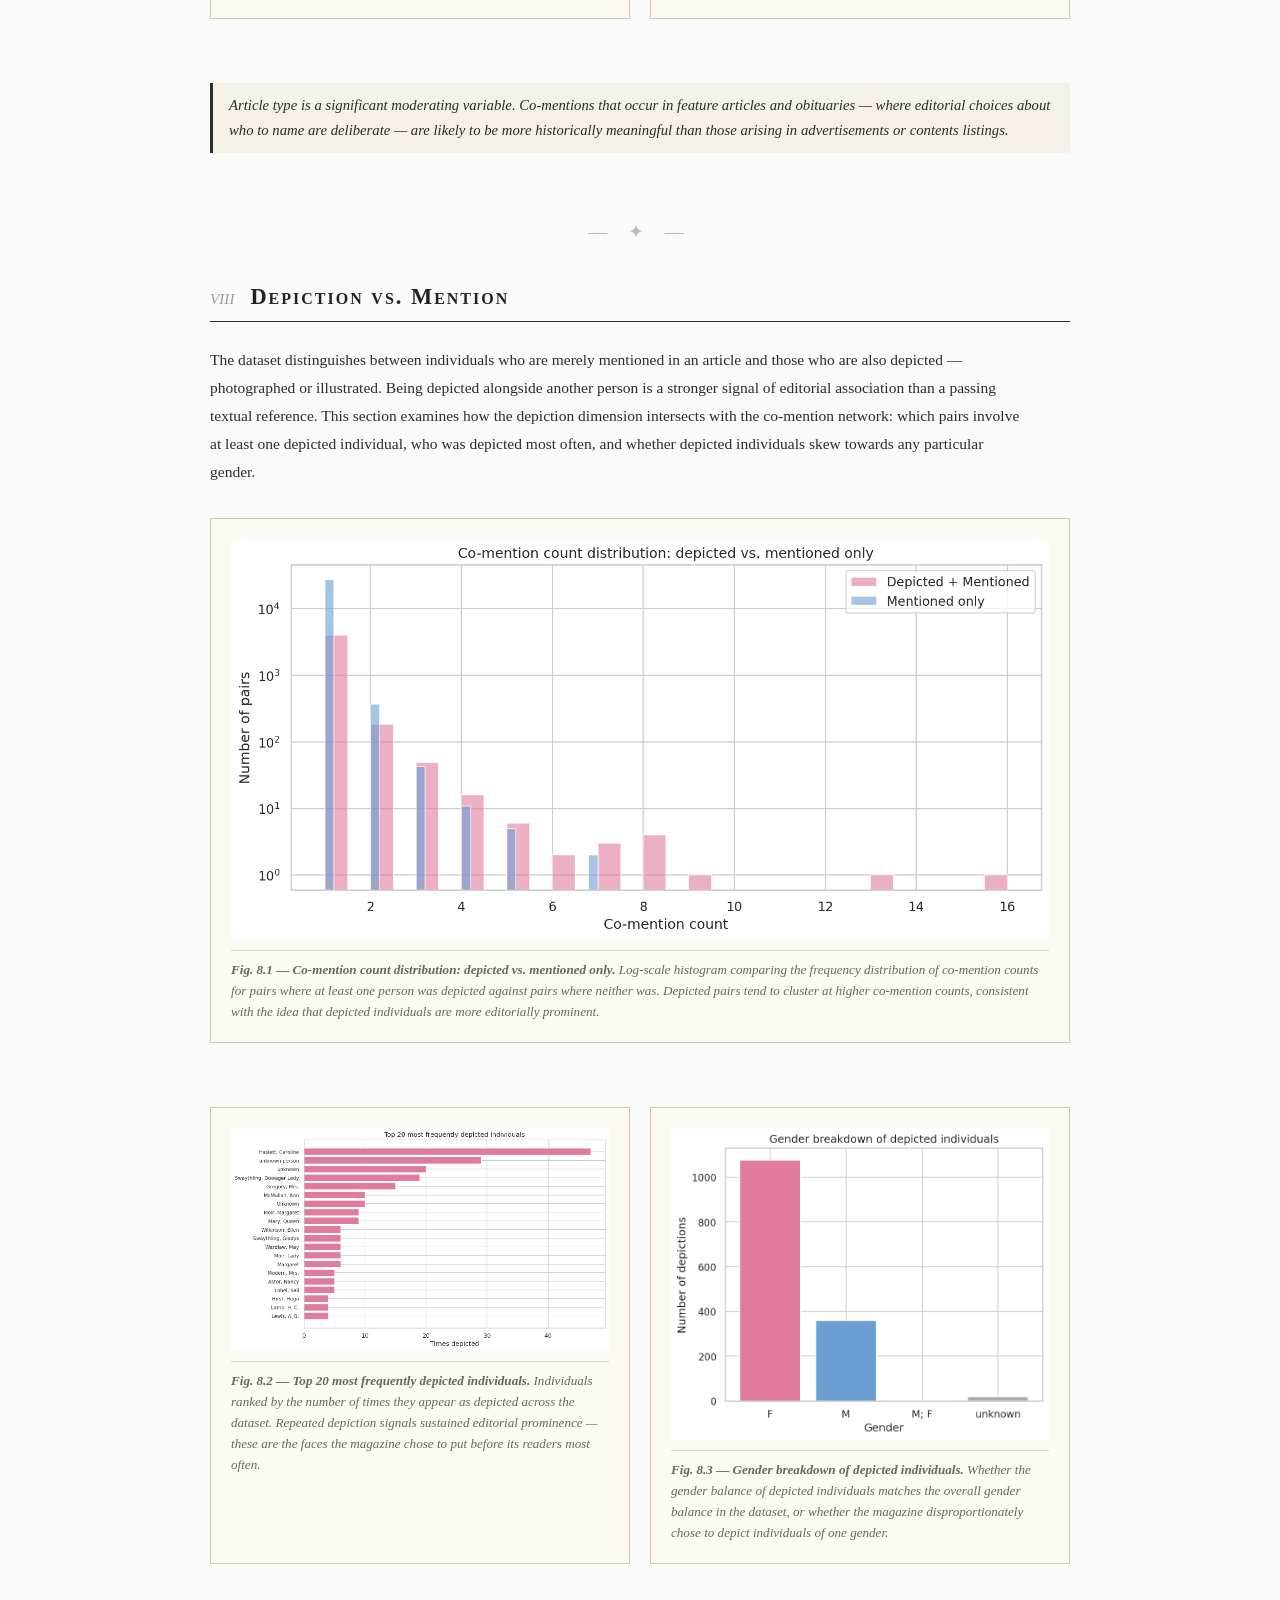
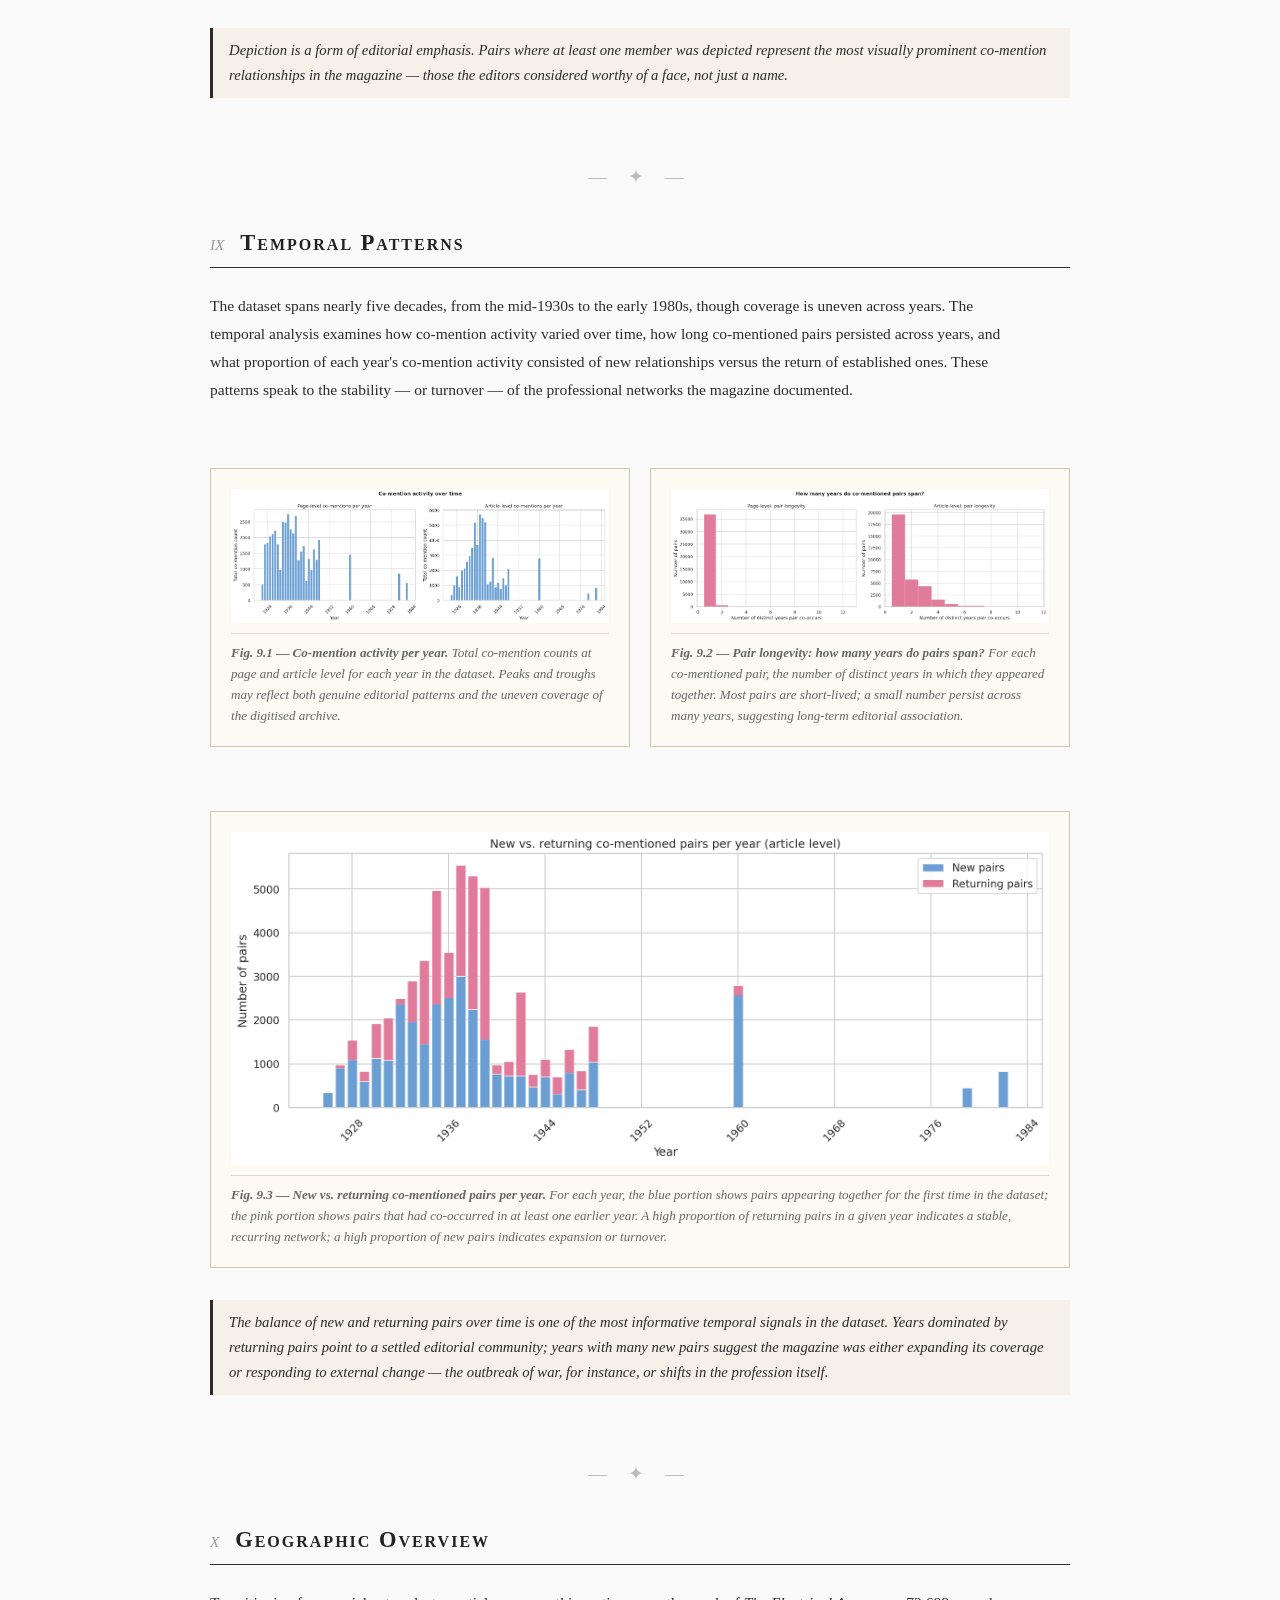
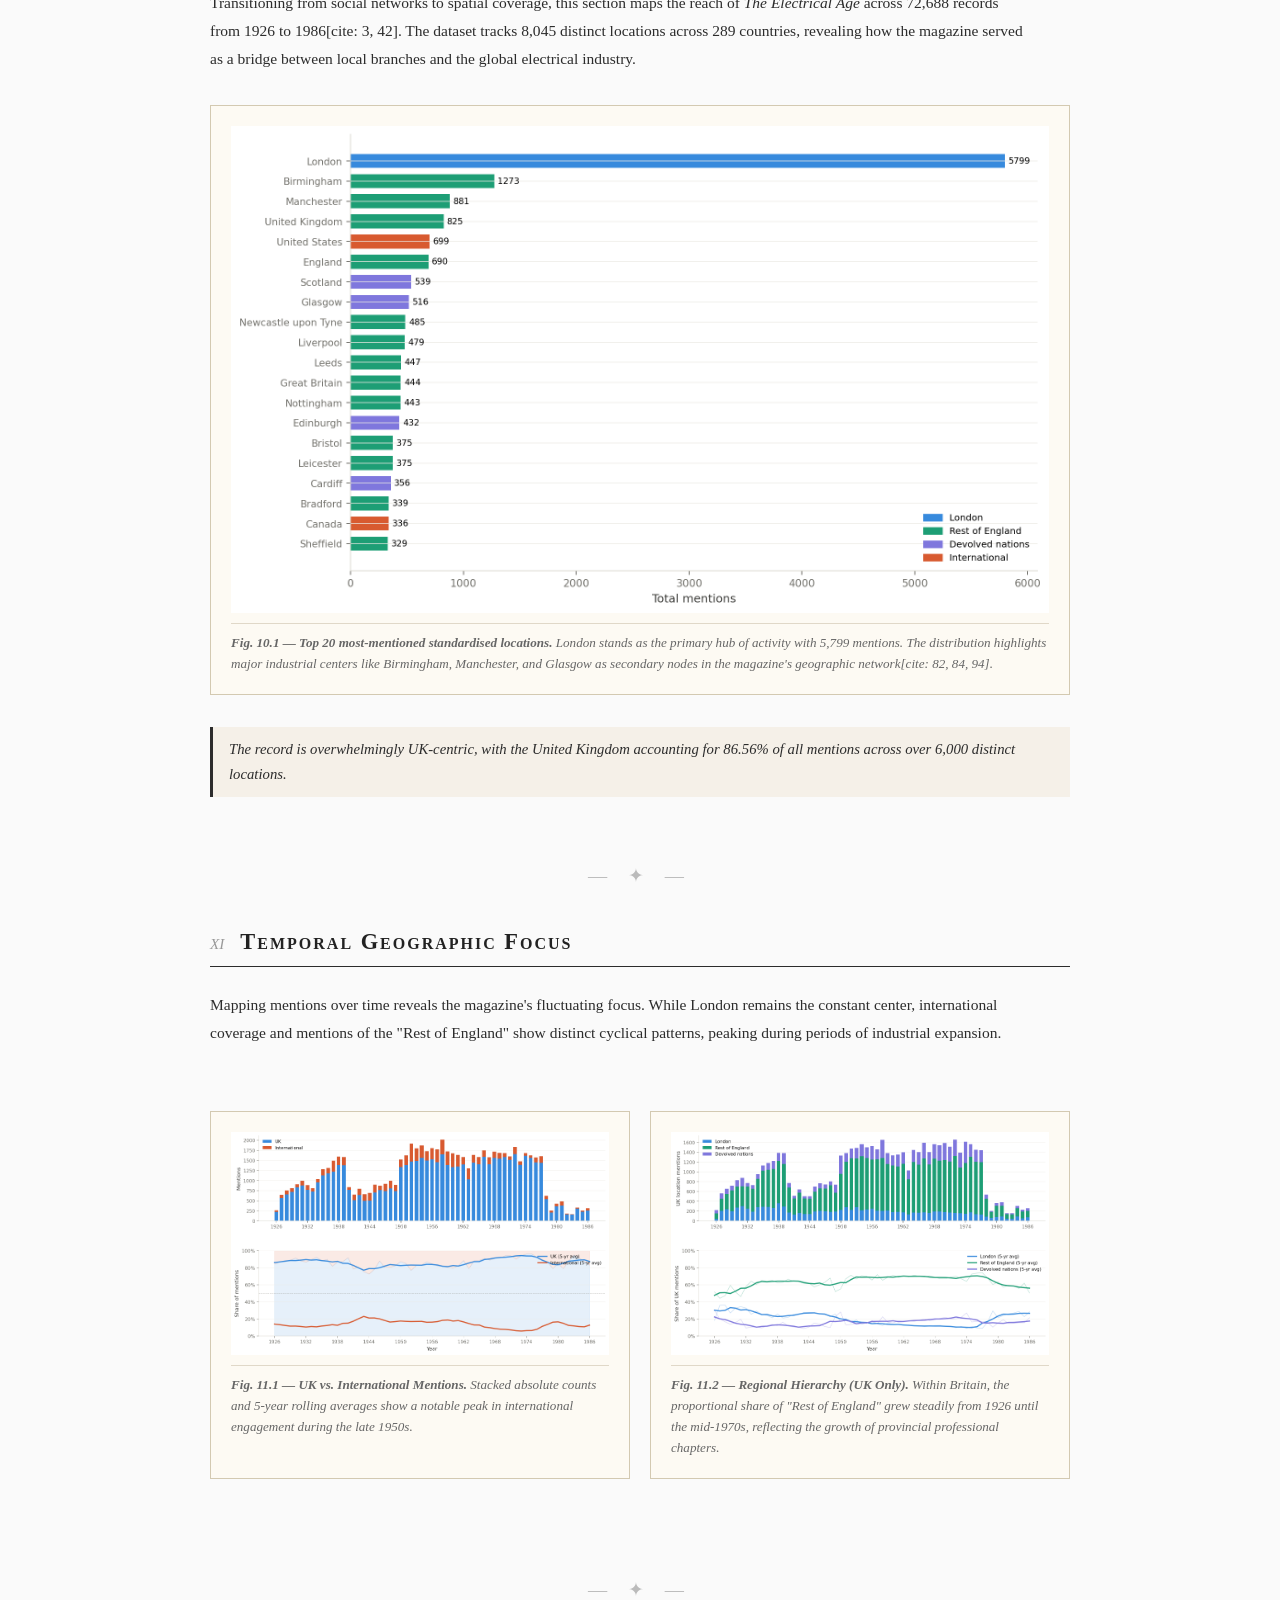
==== commit 13688ff0: "Update analysis.html" ====
--- a/analysis.html
+++ b/analysis.html
@@ -207,6 +207,7 @@
         <a href="experiments.html">Experiments</a>
         <a href="people.html">Individuals</a>
         <a href="locations.html">Locations</a>
+        <a href="locations_explorer.html">Location Explorer</a>
         <a href="articles.html">Articles</a>
     </nav>
 </header>
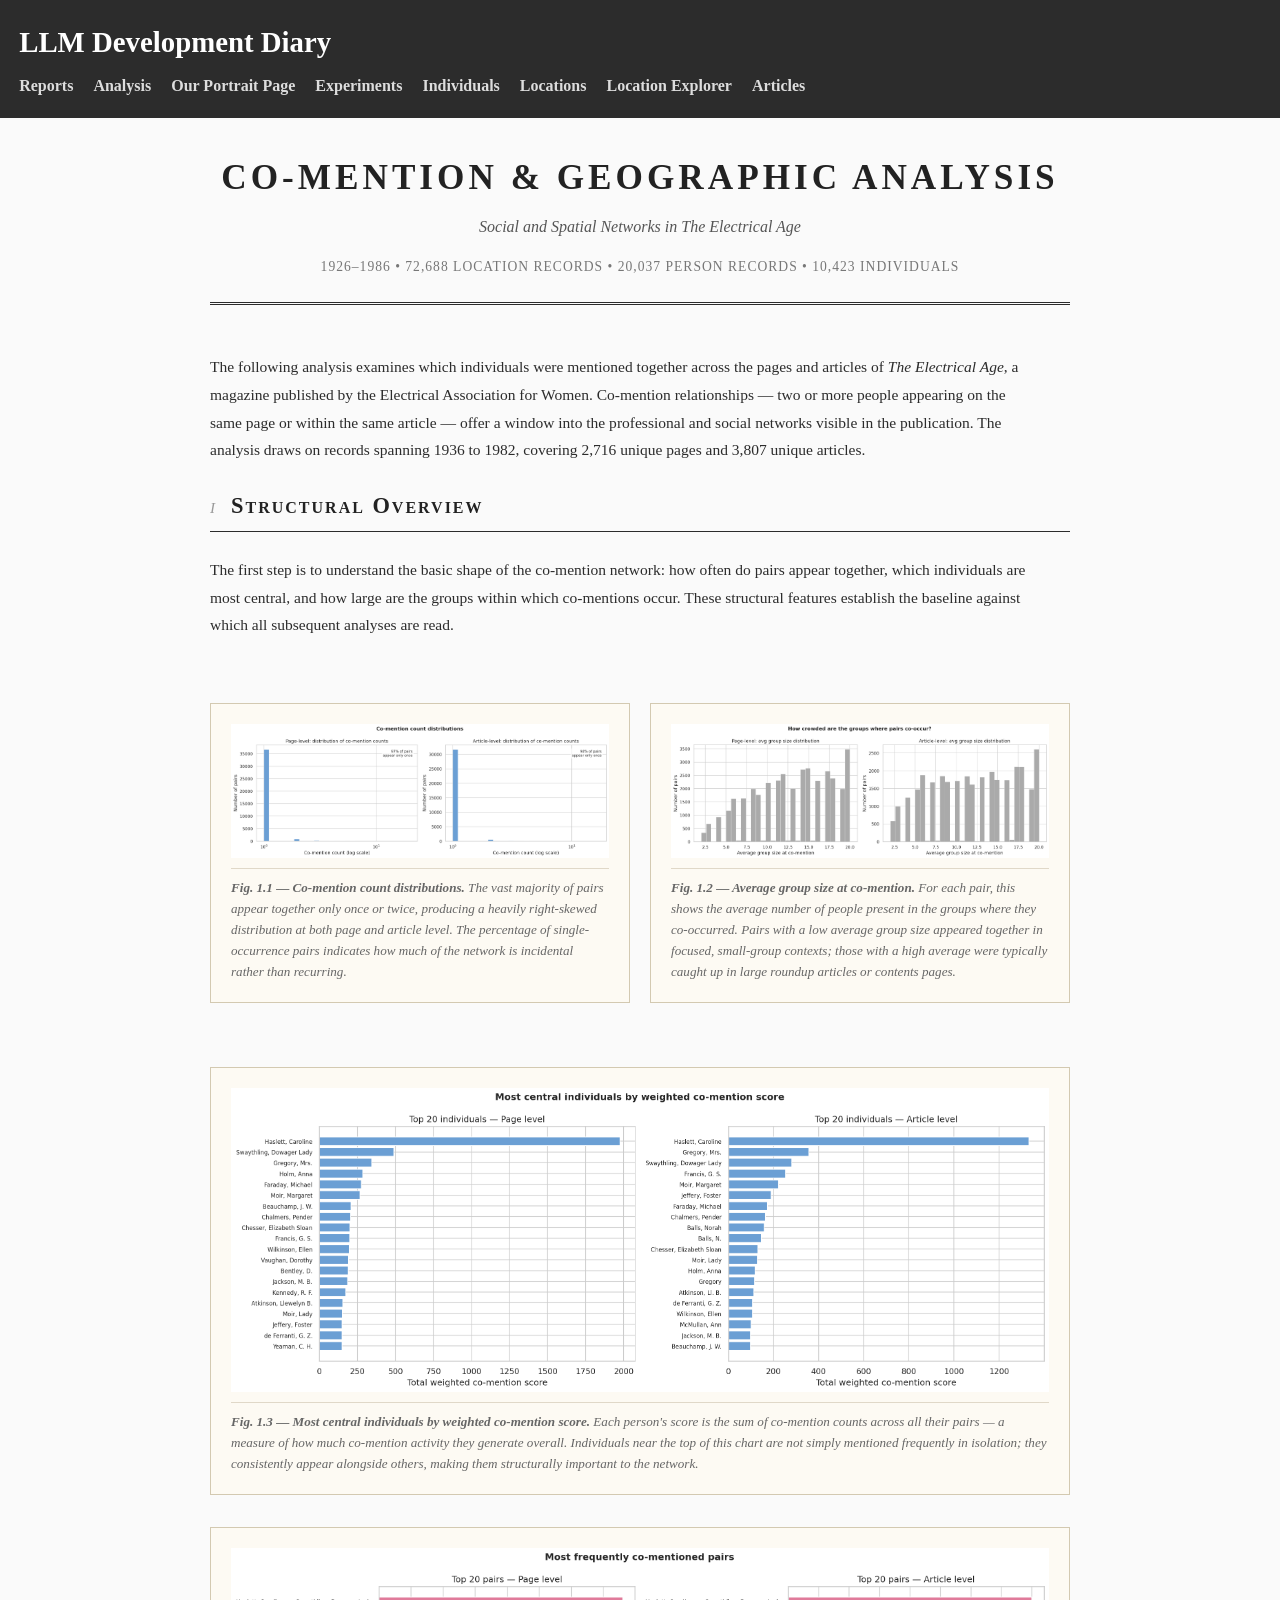
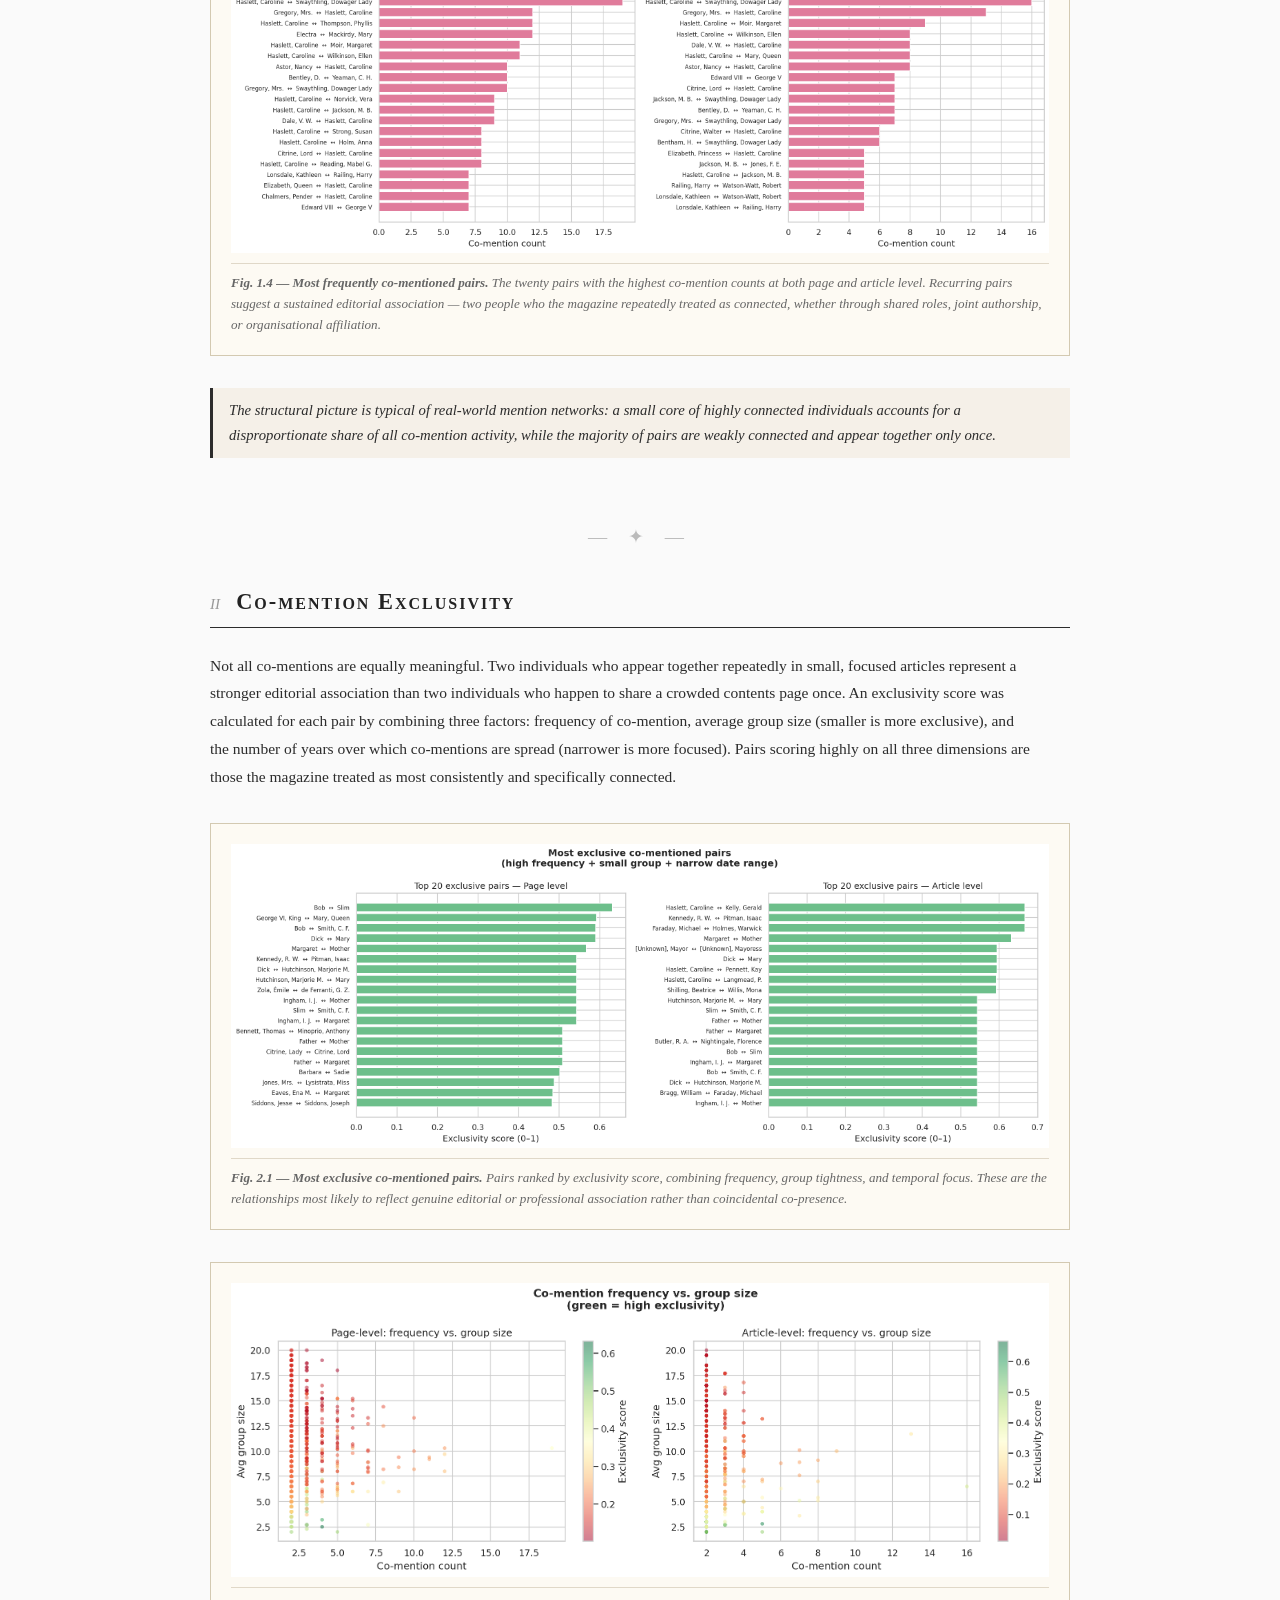
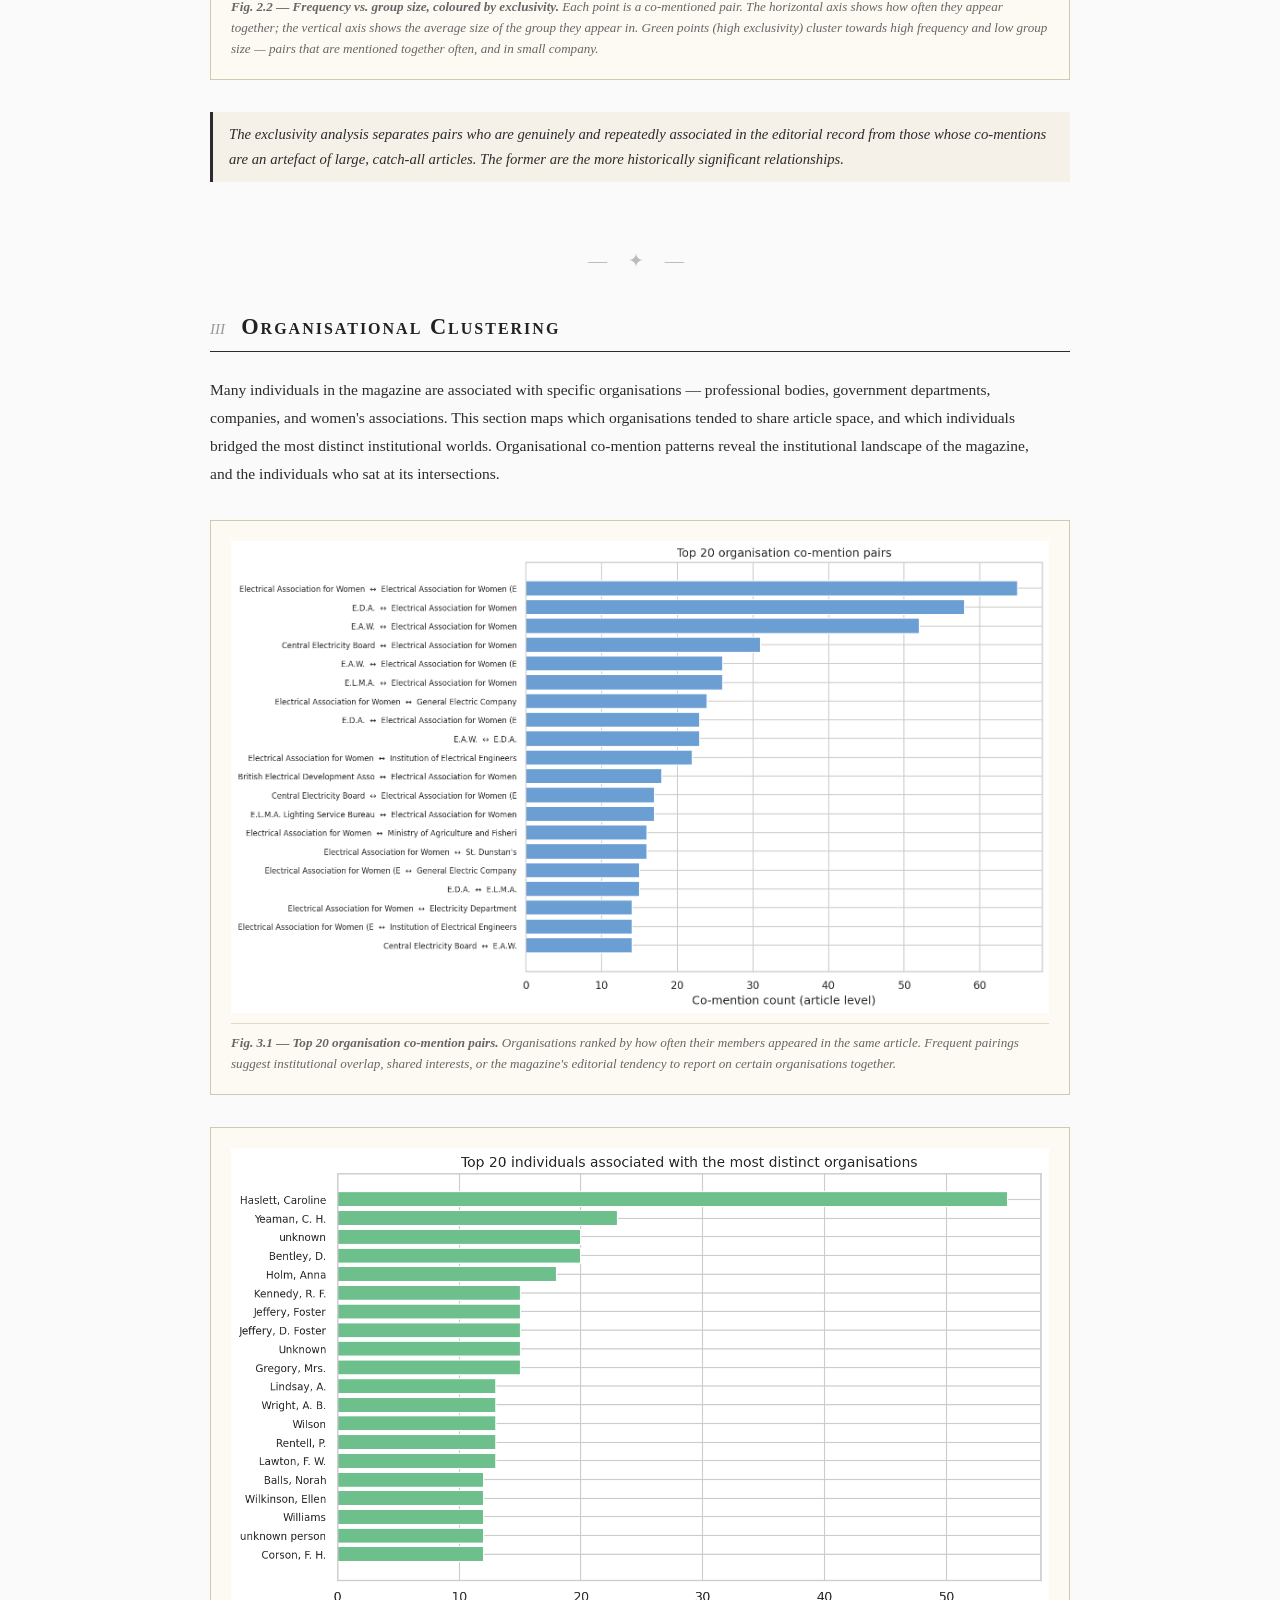
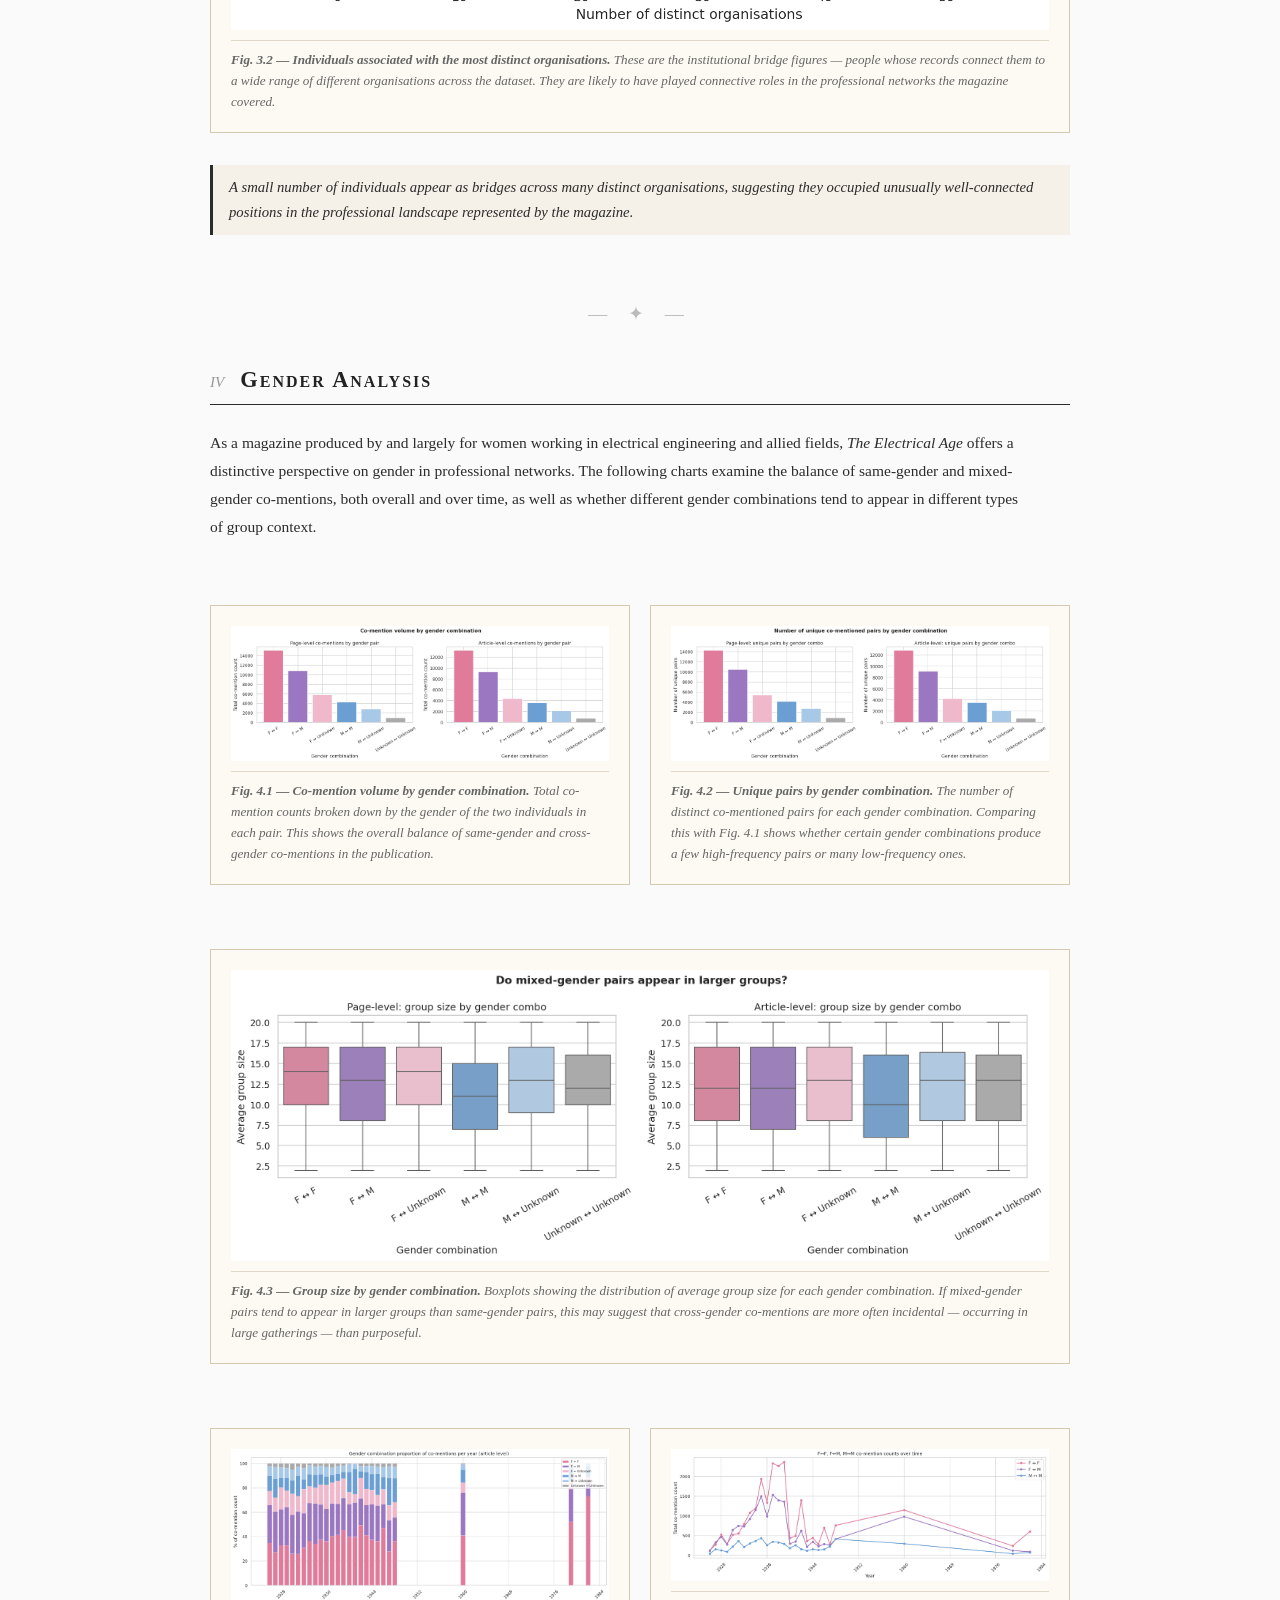
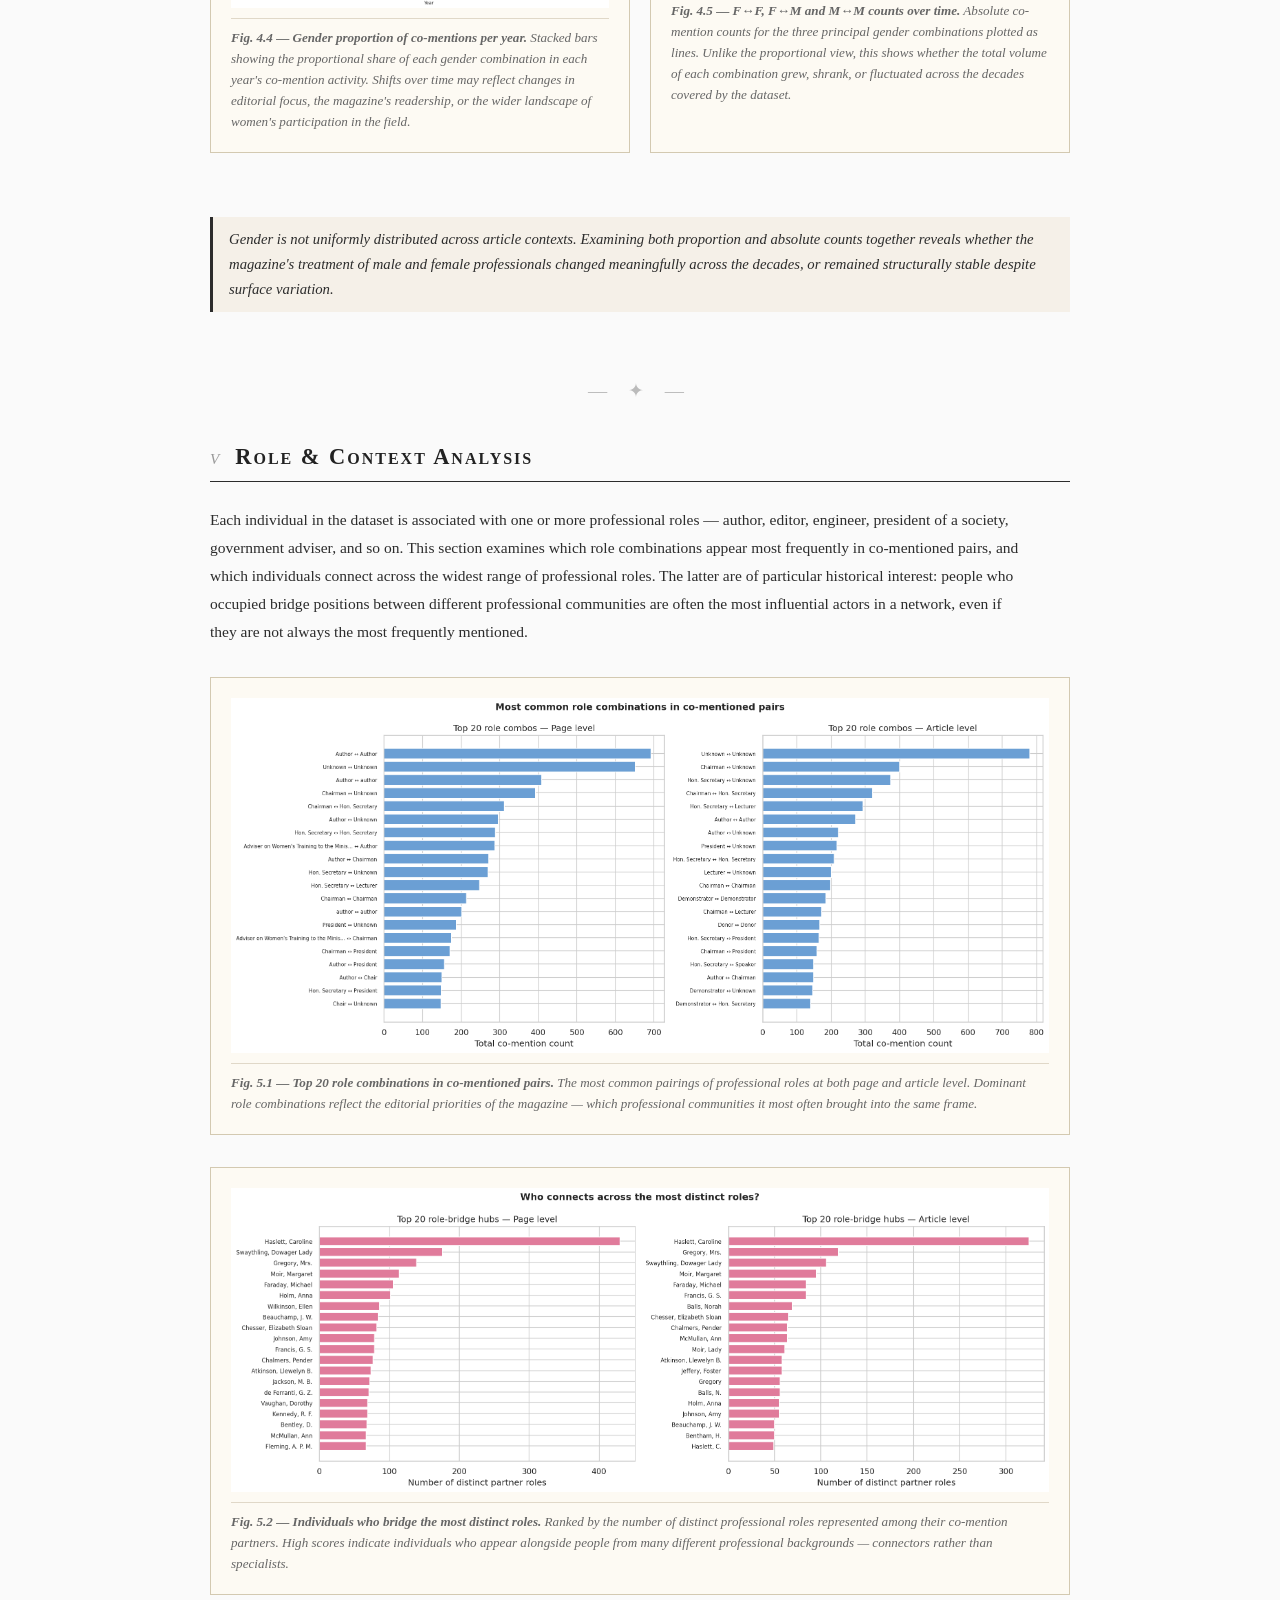
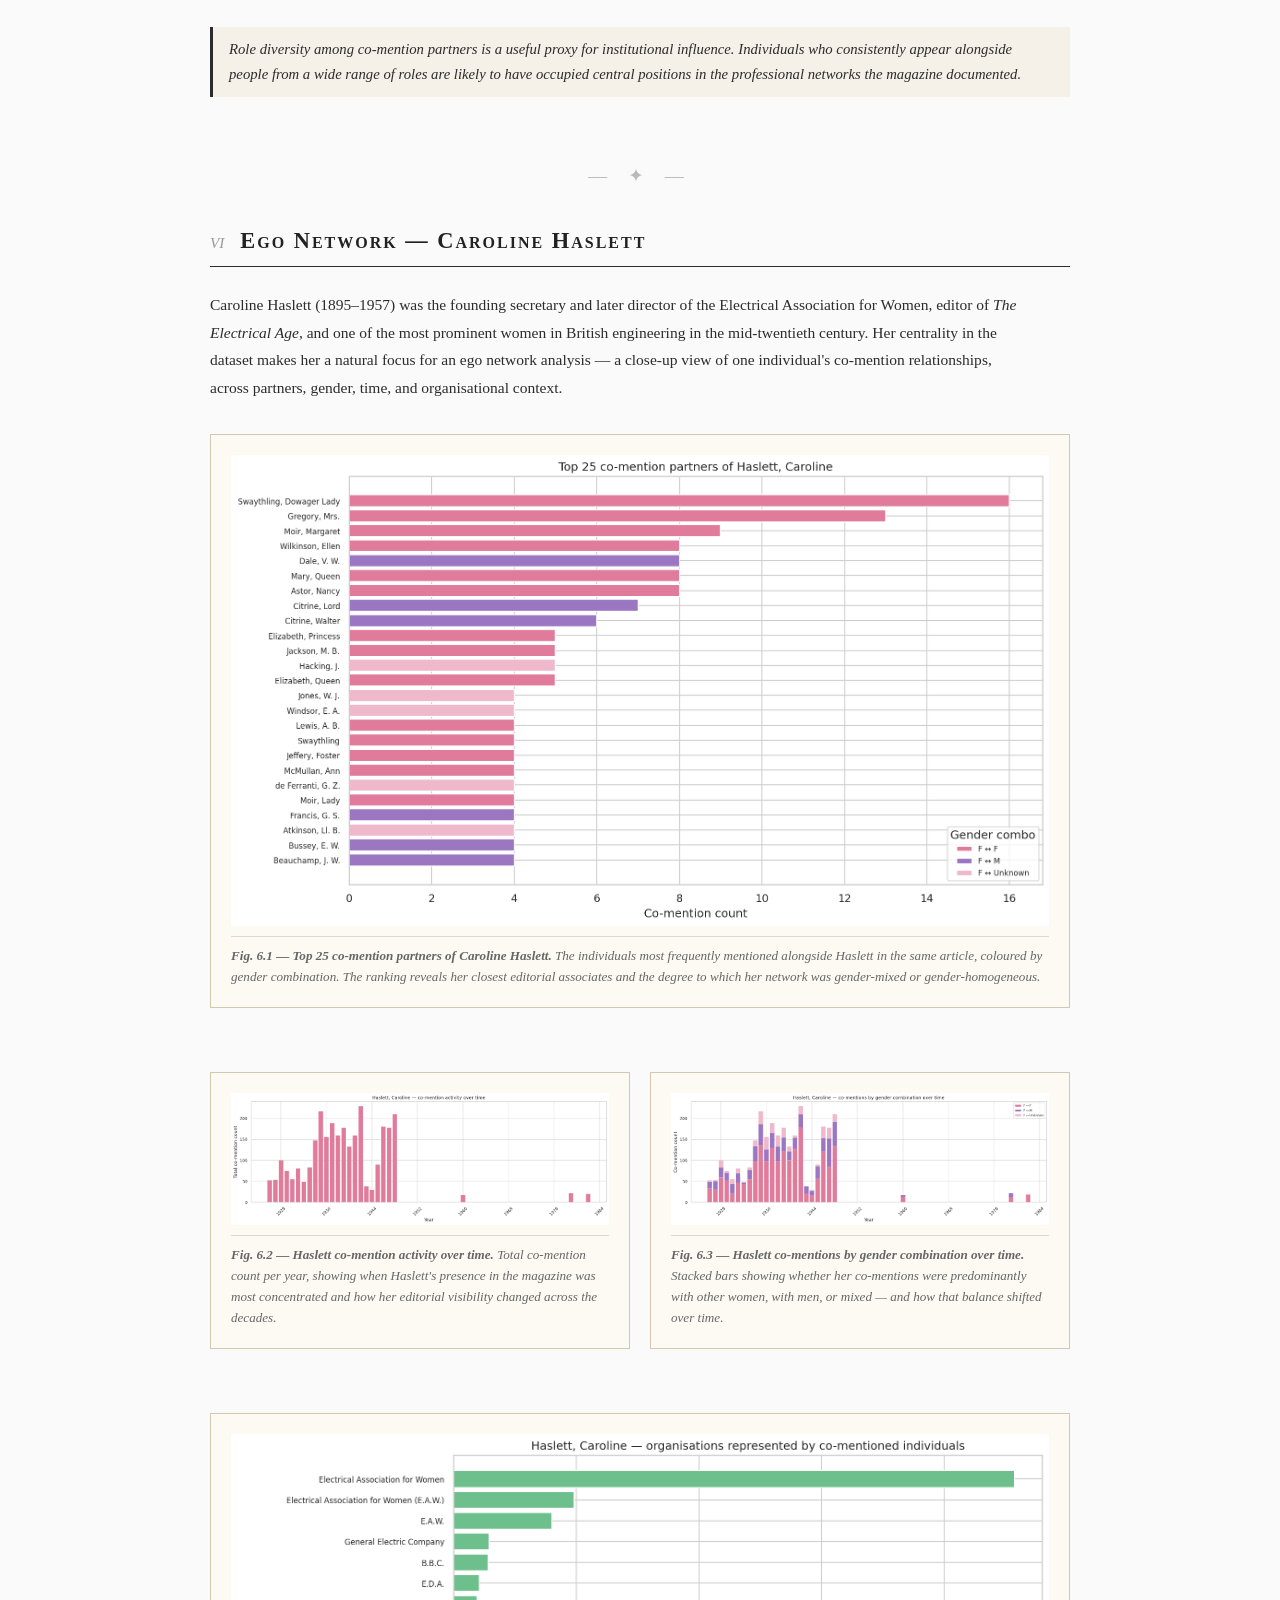
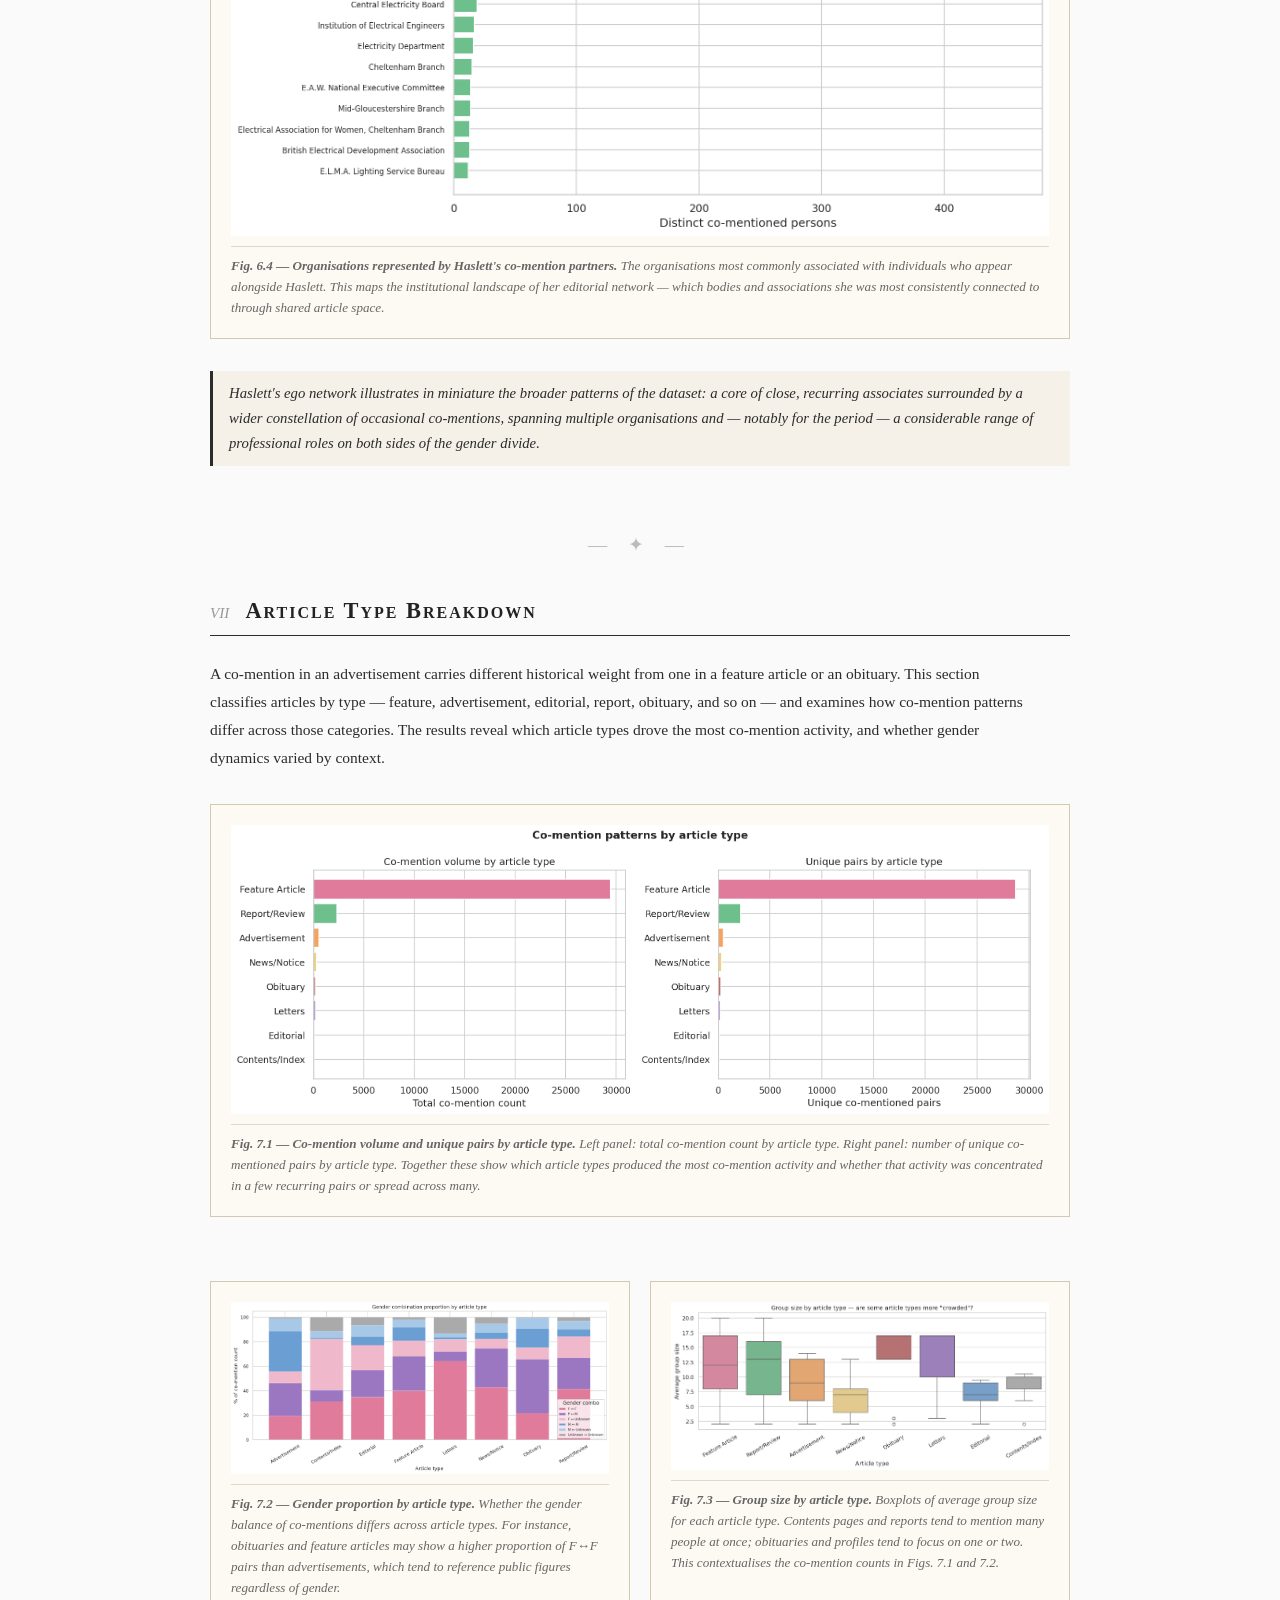
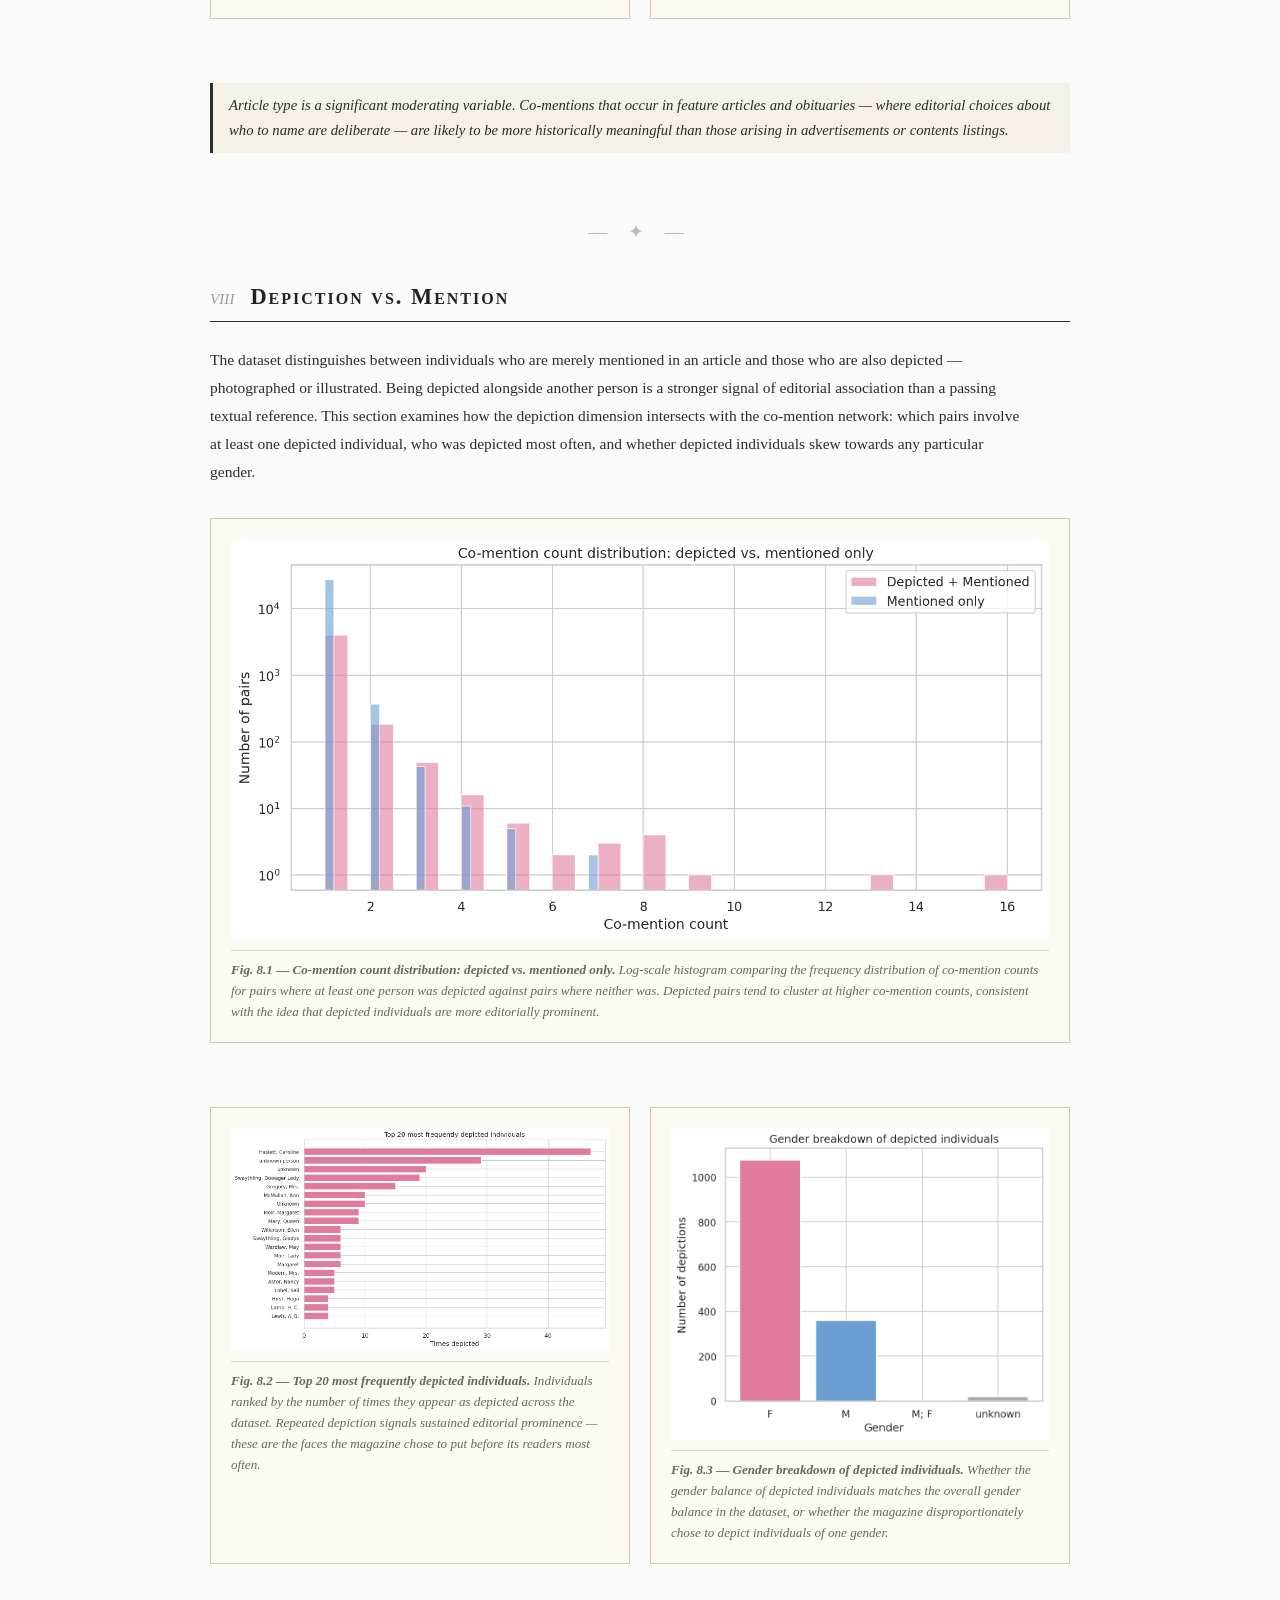
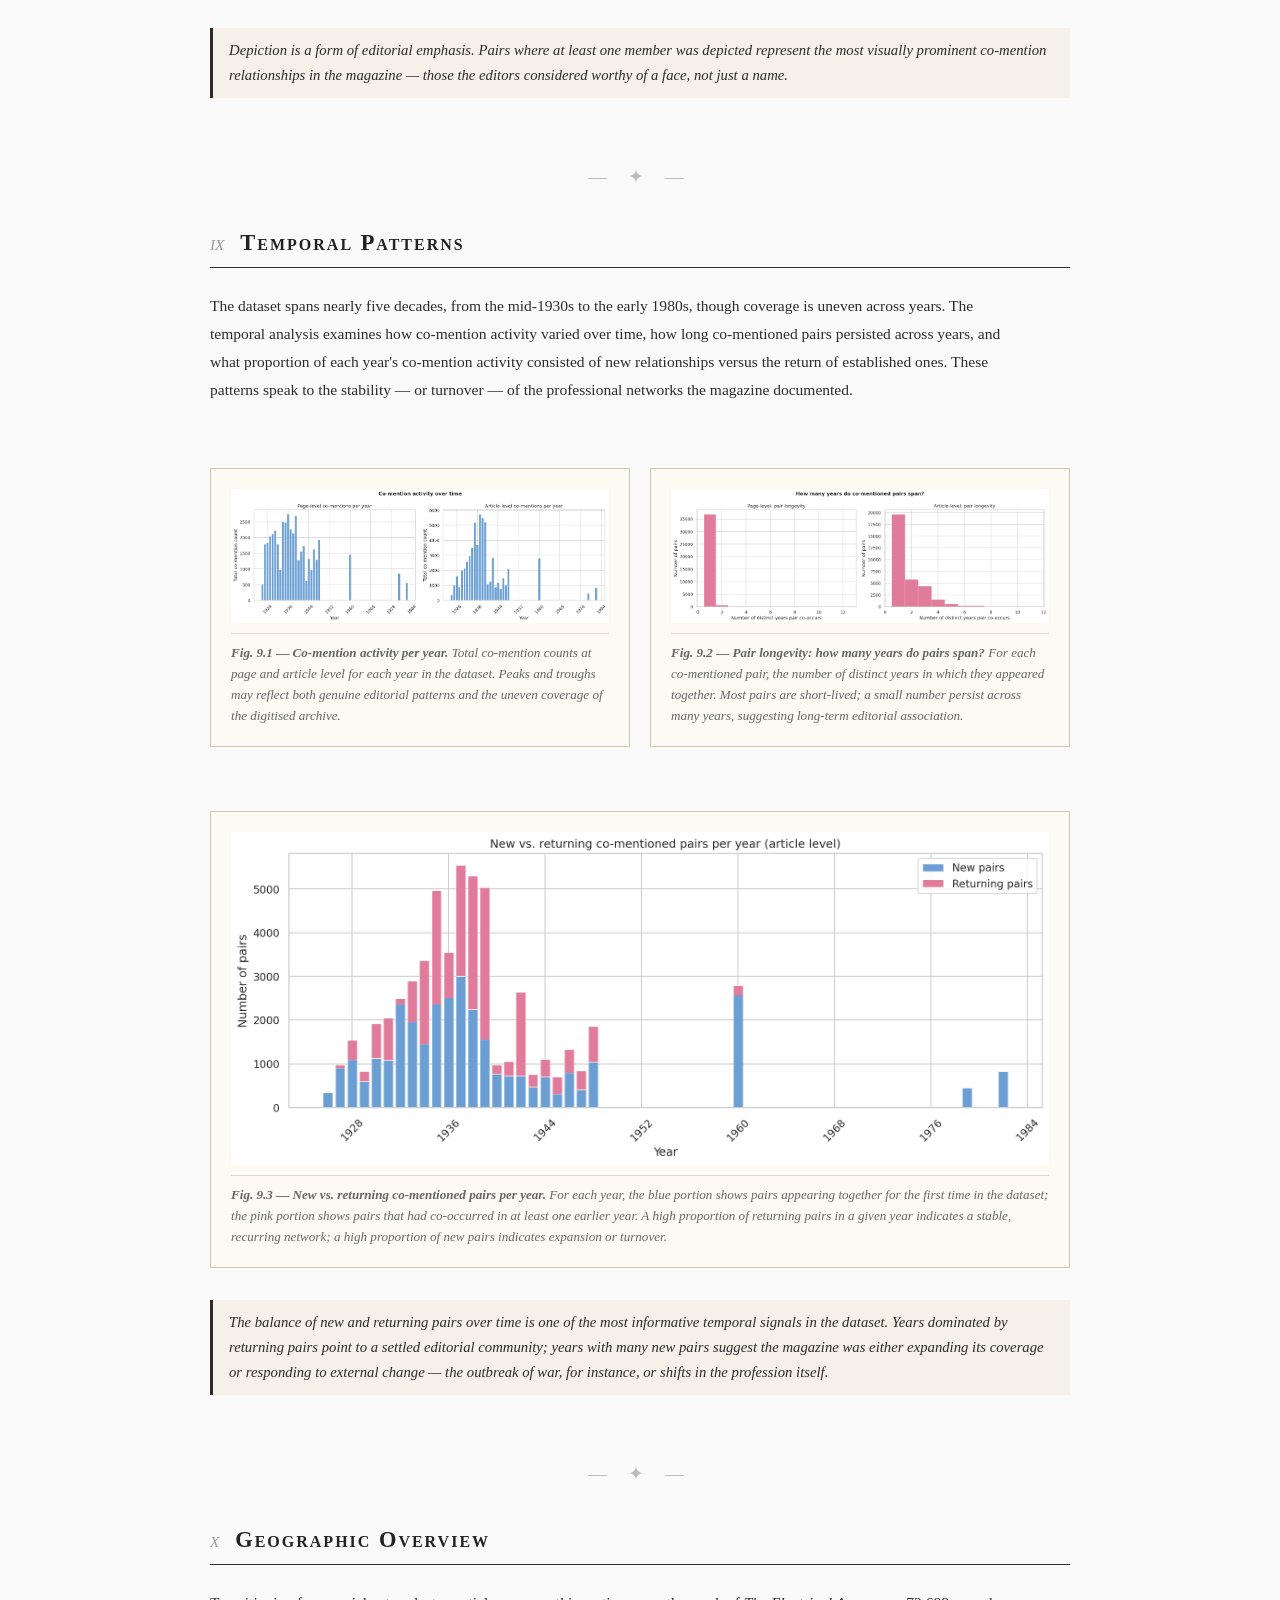
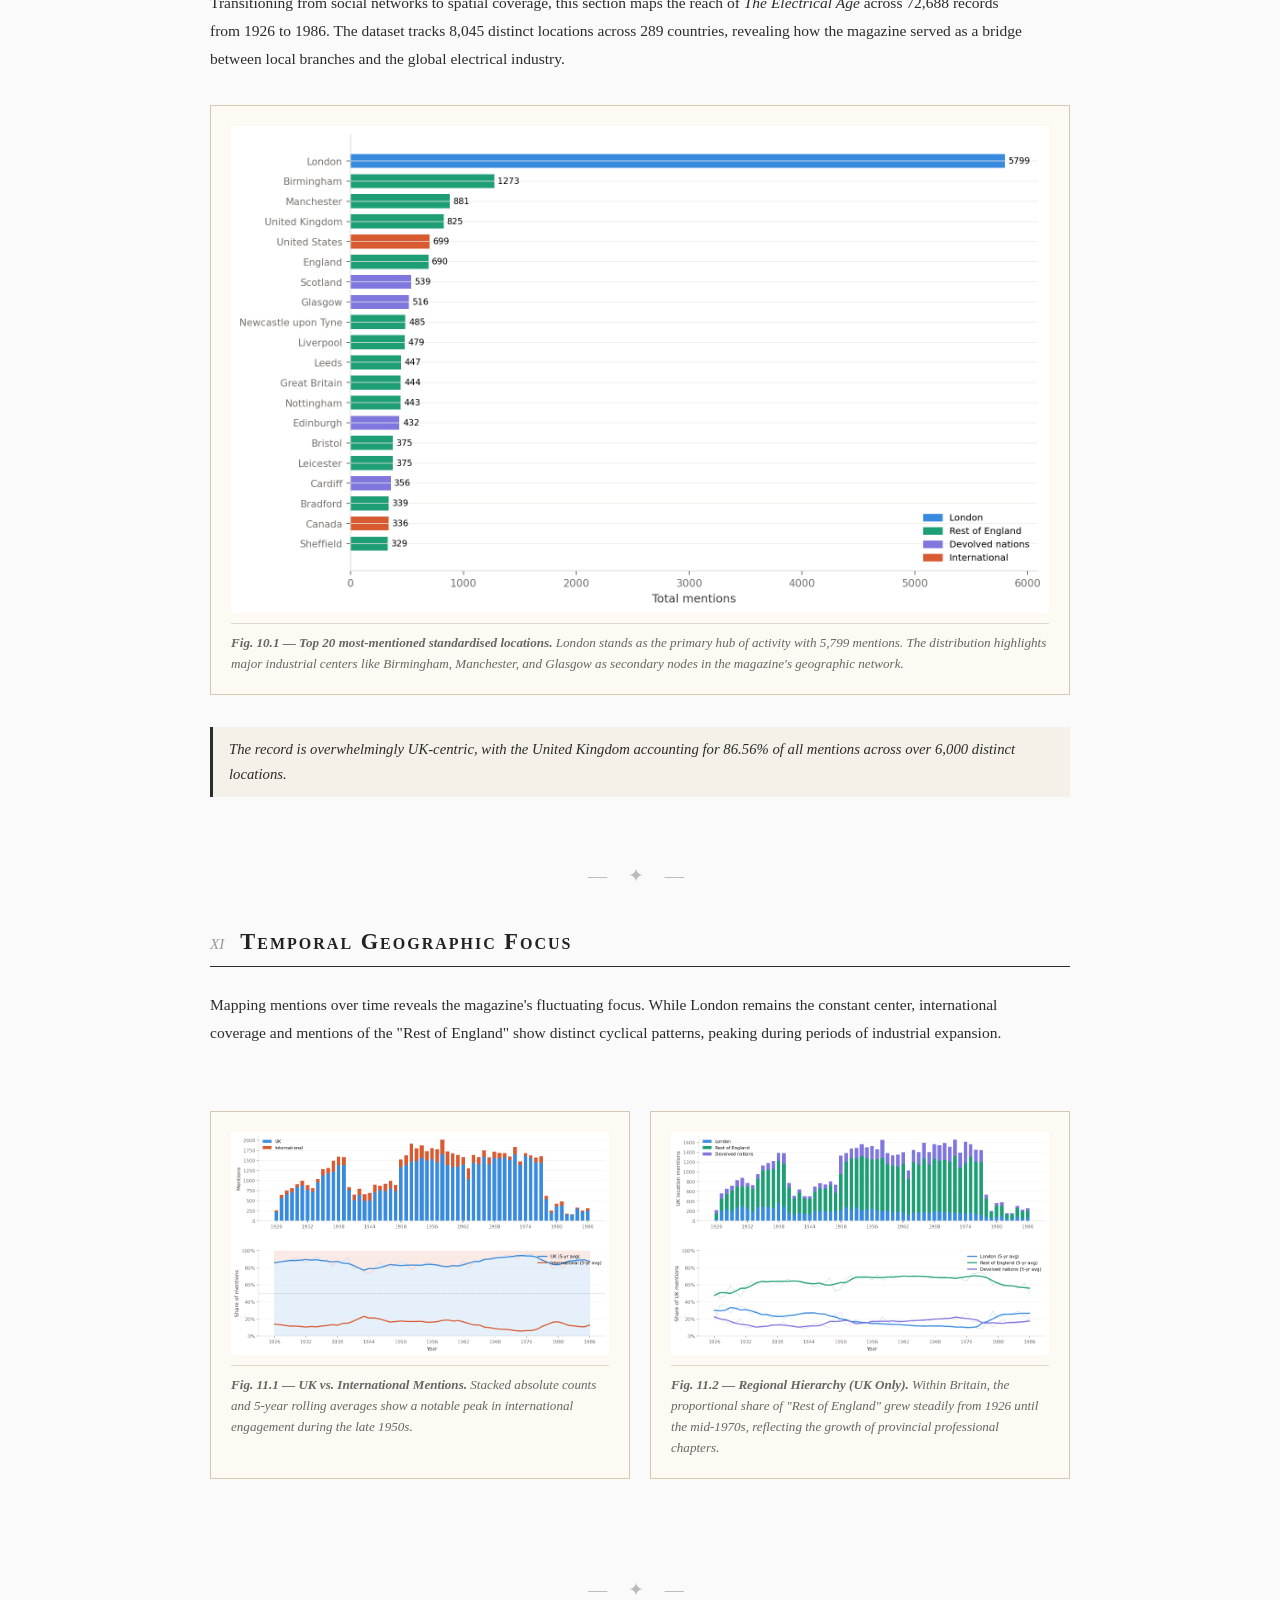
==== commit 9607c00c: "Update analysis.html" ====
--- a/analysis.html
+++ b/analysis.html
@@ -792,7 +792,7 @@
 
         <p class="narrative">
             Transitioning from social networks to spatial coverage, this section maps the reach of 
-            <em>The Electrical Age</em> across 72,688 records from 1926 to 1986[cite: 3, 42]. 
+            <em>The Electrical Age</em> across 72,688 records from 1926 to 1986. 
             The dataset tracks 8,045 distinct locations across 289 countries, revealing how the 
             magazine served as a bridge between local branches and the global electrical industry.
         </p>
@@ -804,7 +804,7 @@
                 <strong>Fig. 10.1 — Top 20 most-mentioned standardised locations.</strong>
                 London stands as the primary hub of activity with 5,799 mentions. 
                 The distribution highlights major industrial centers like Birmingham, Manchester, 
-                and Glasgow as secondary nodes in the magazine's geographic network[cite: 82, 84, 94].
+                and Glasgow as secondary nodes in the magazine's geographic network.
             </div>
         </div>
 
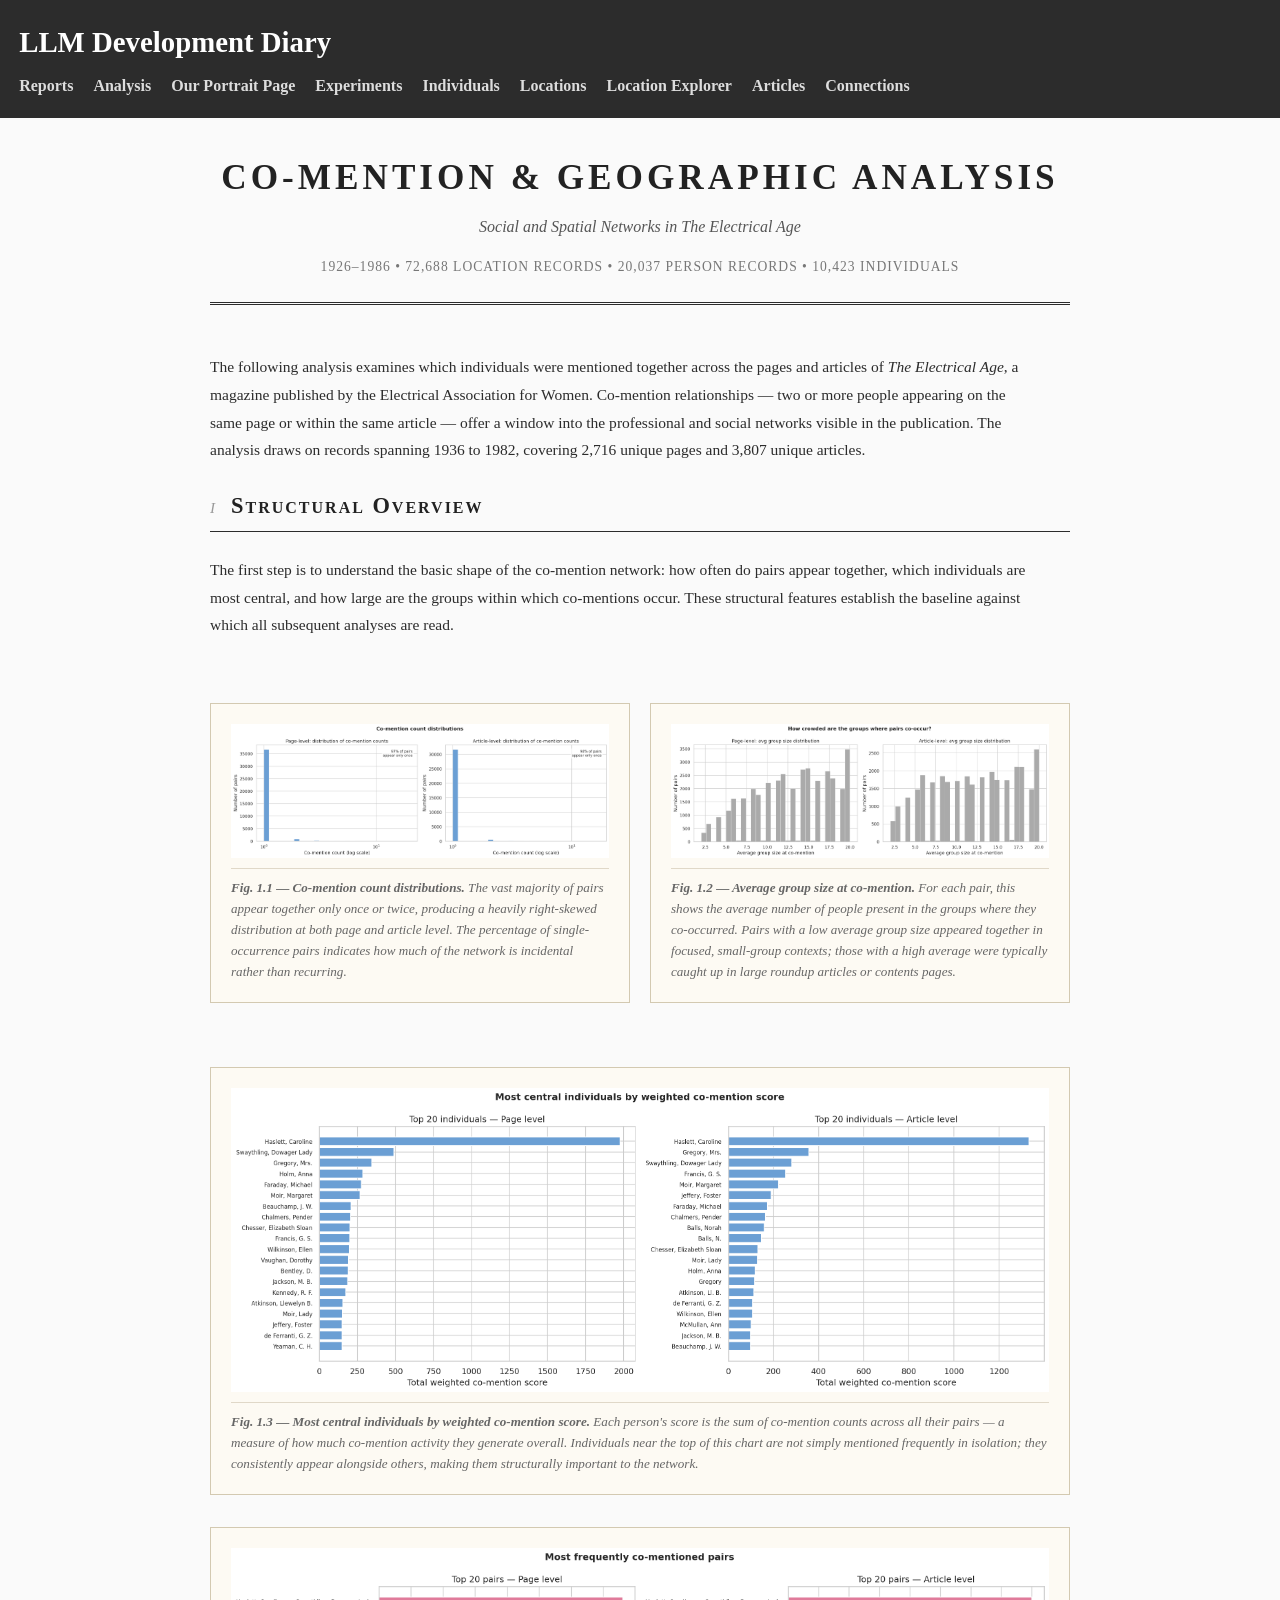
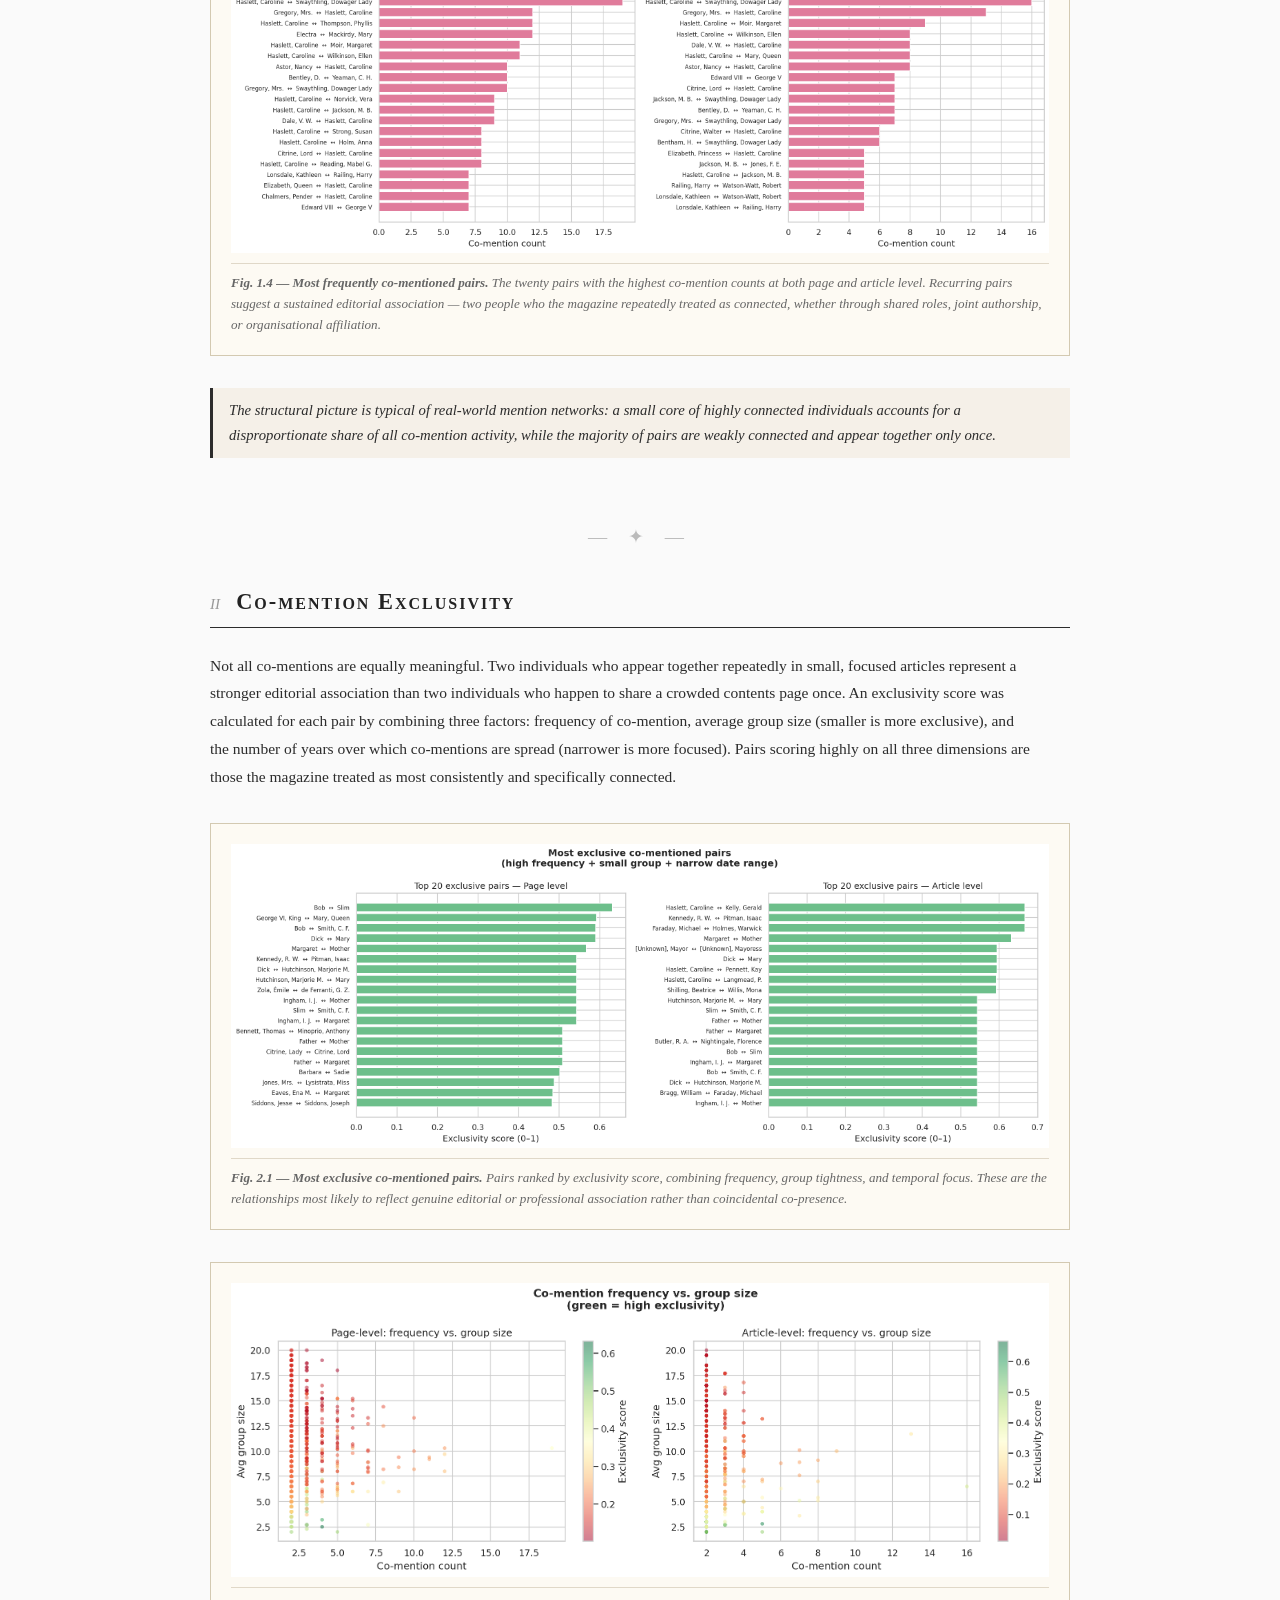
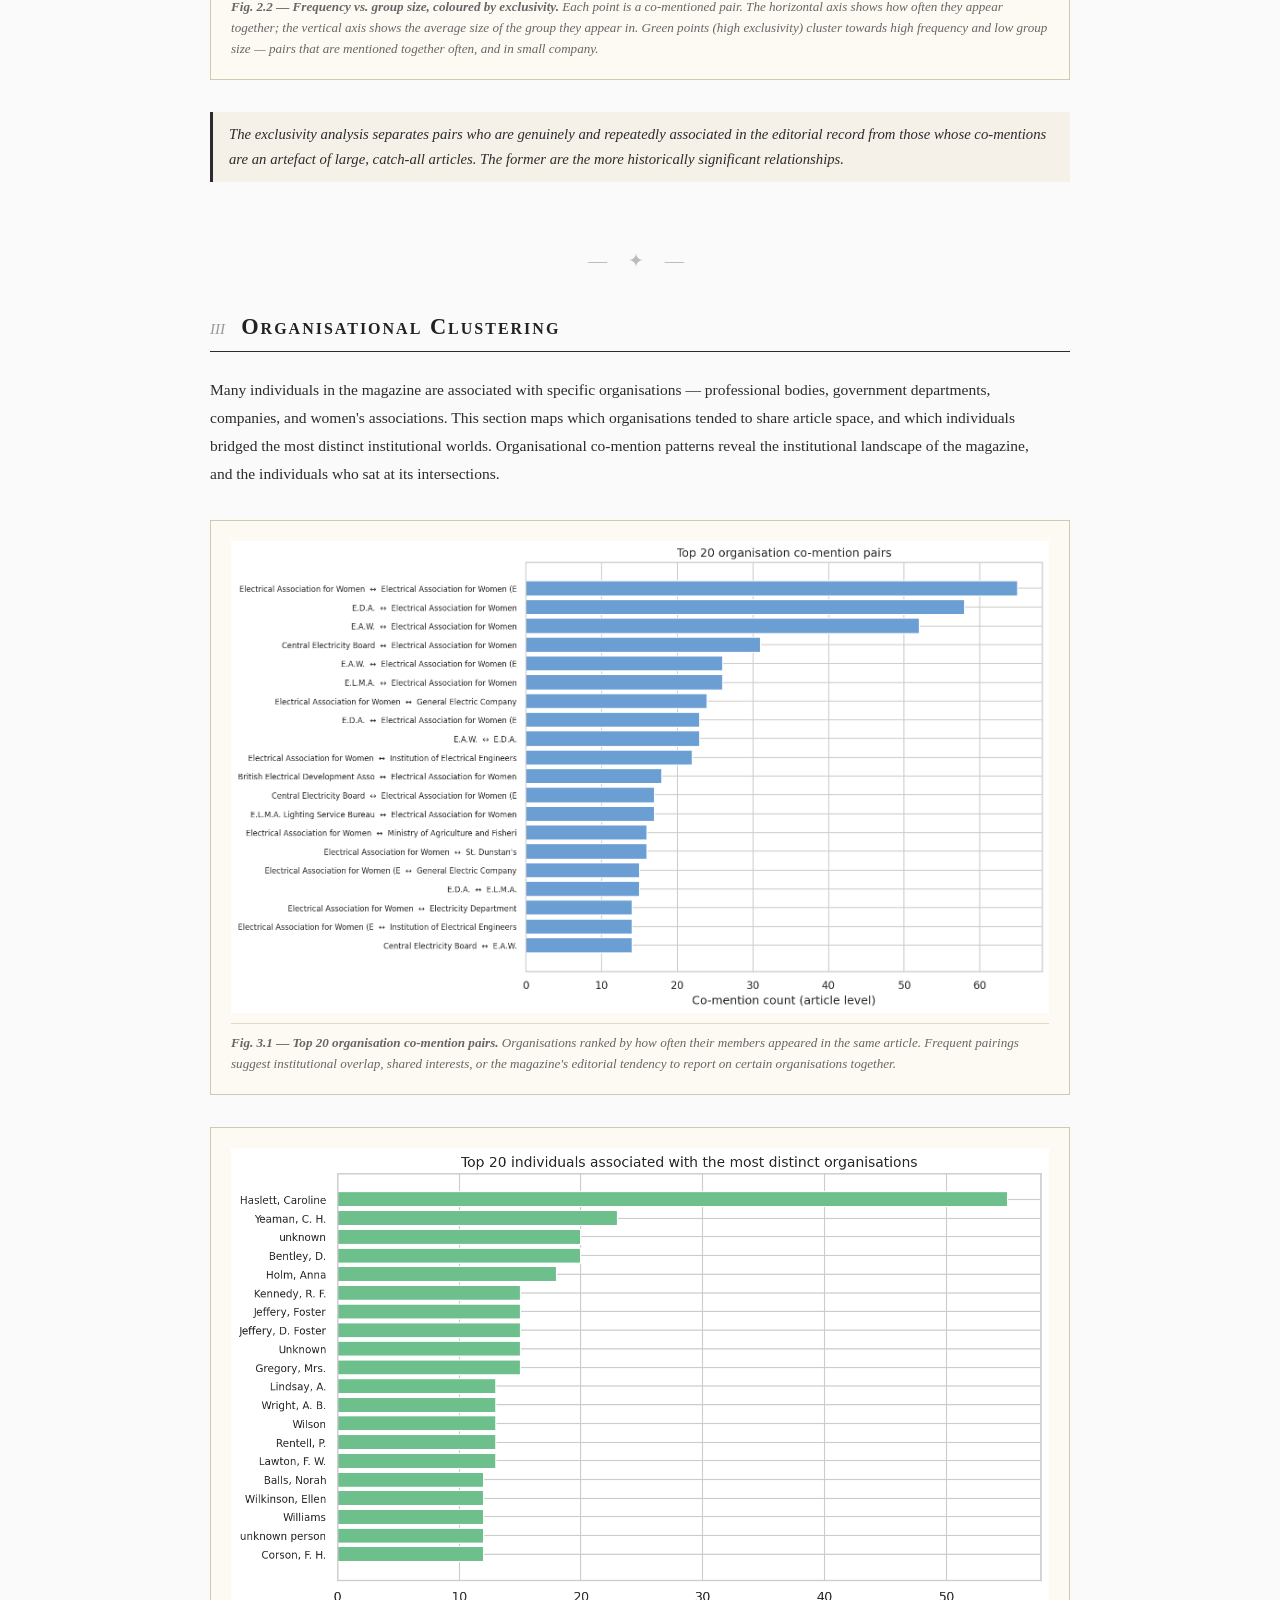
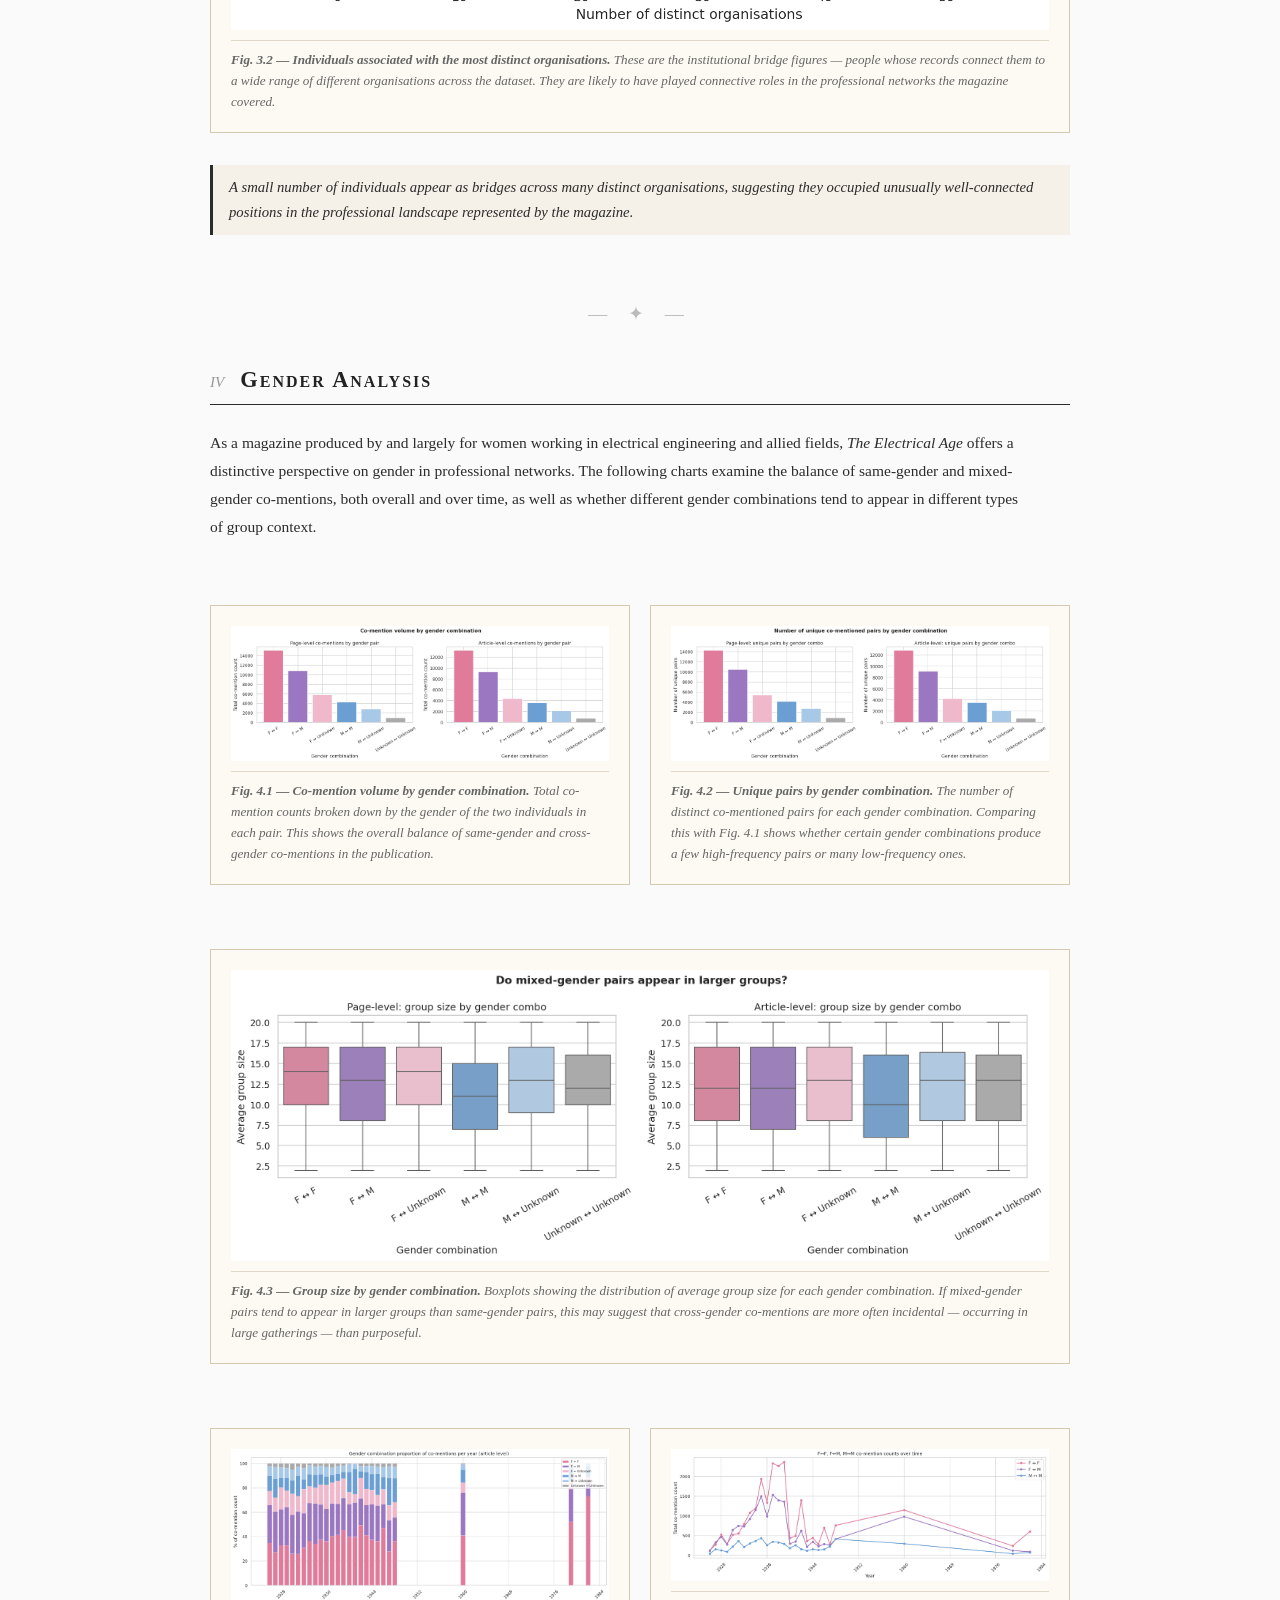
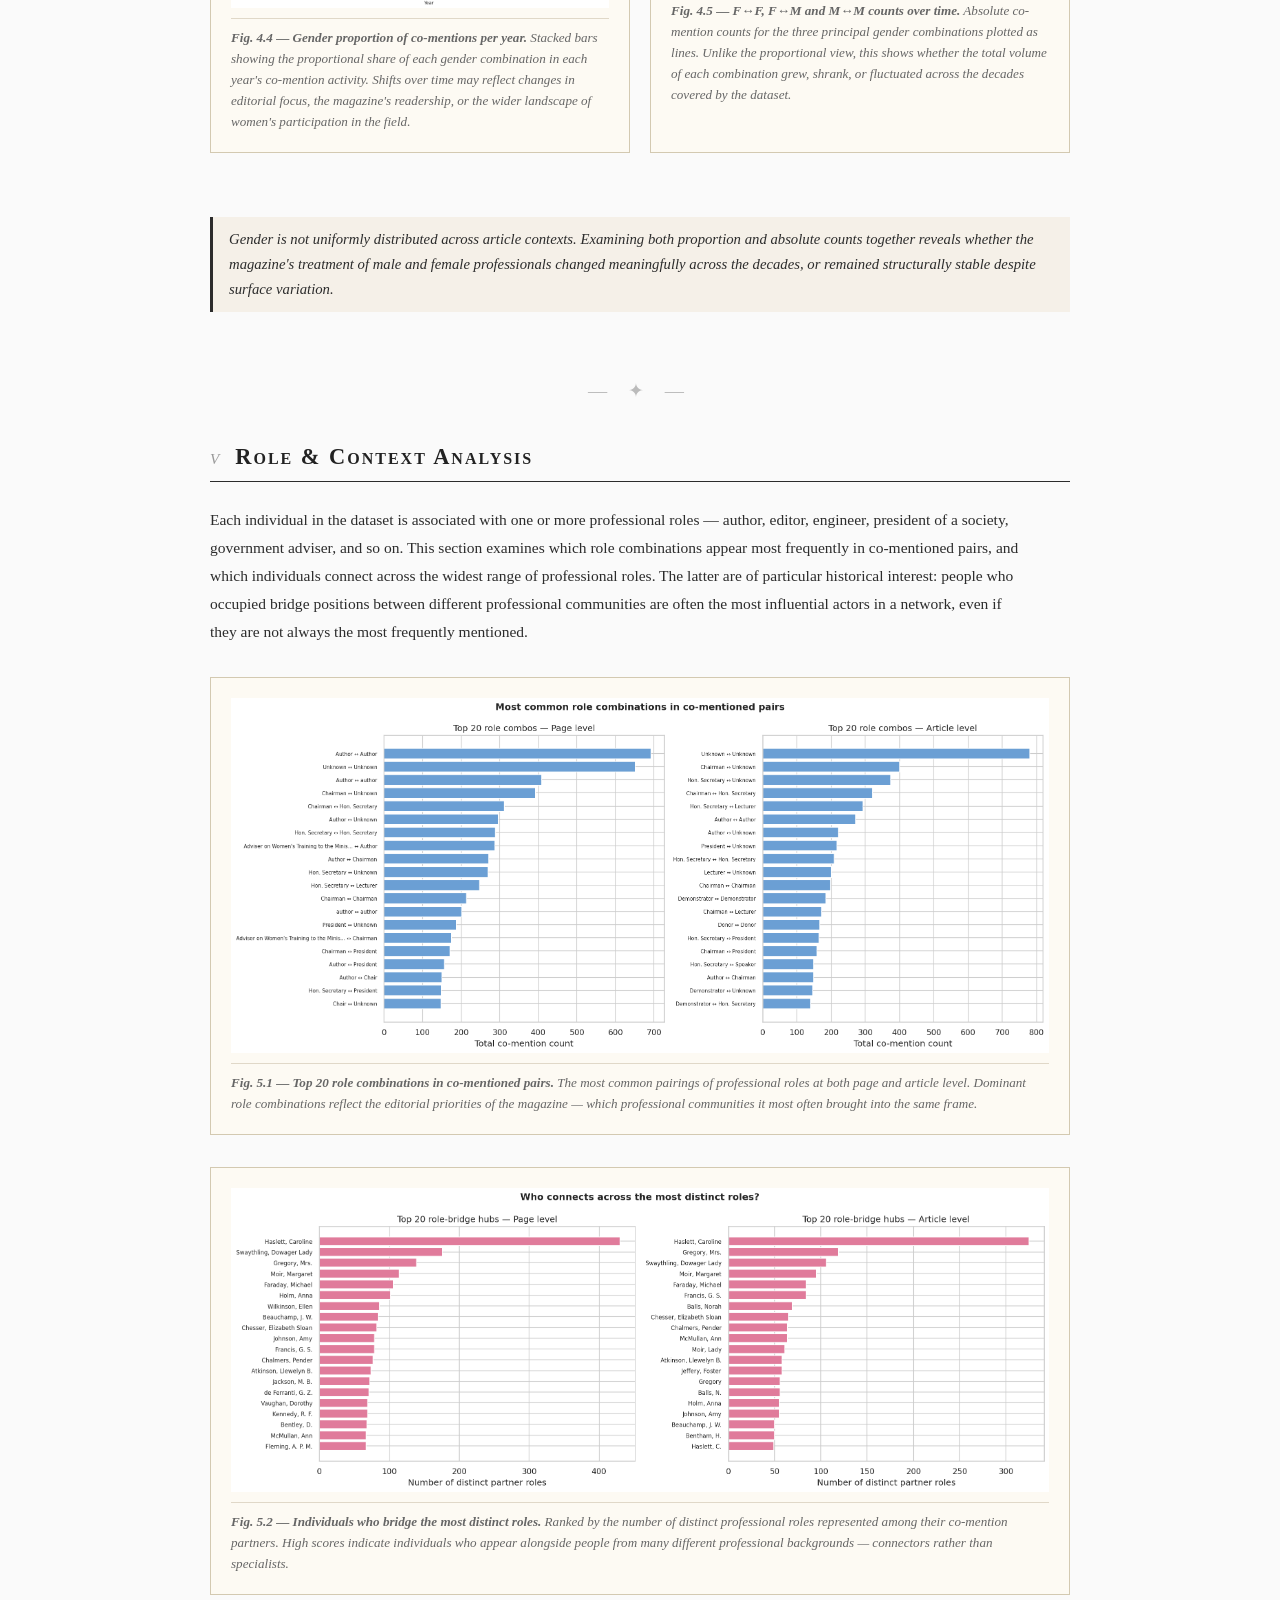
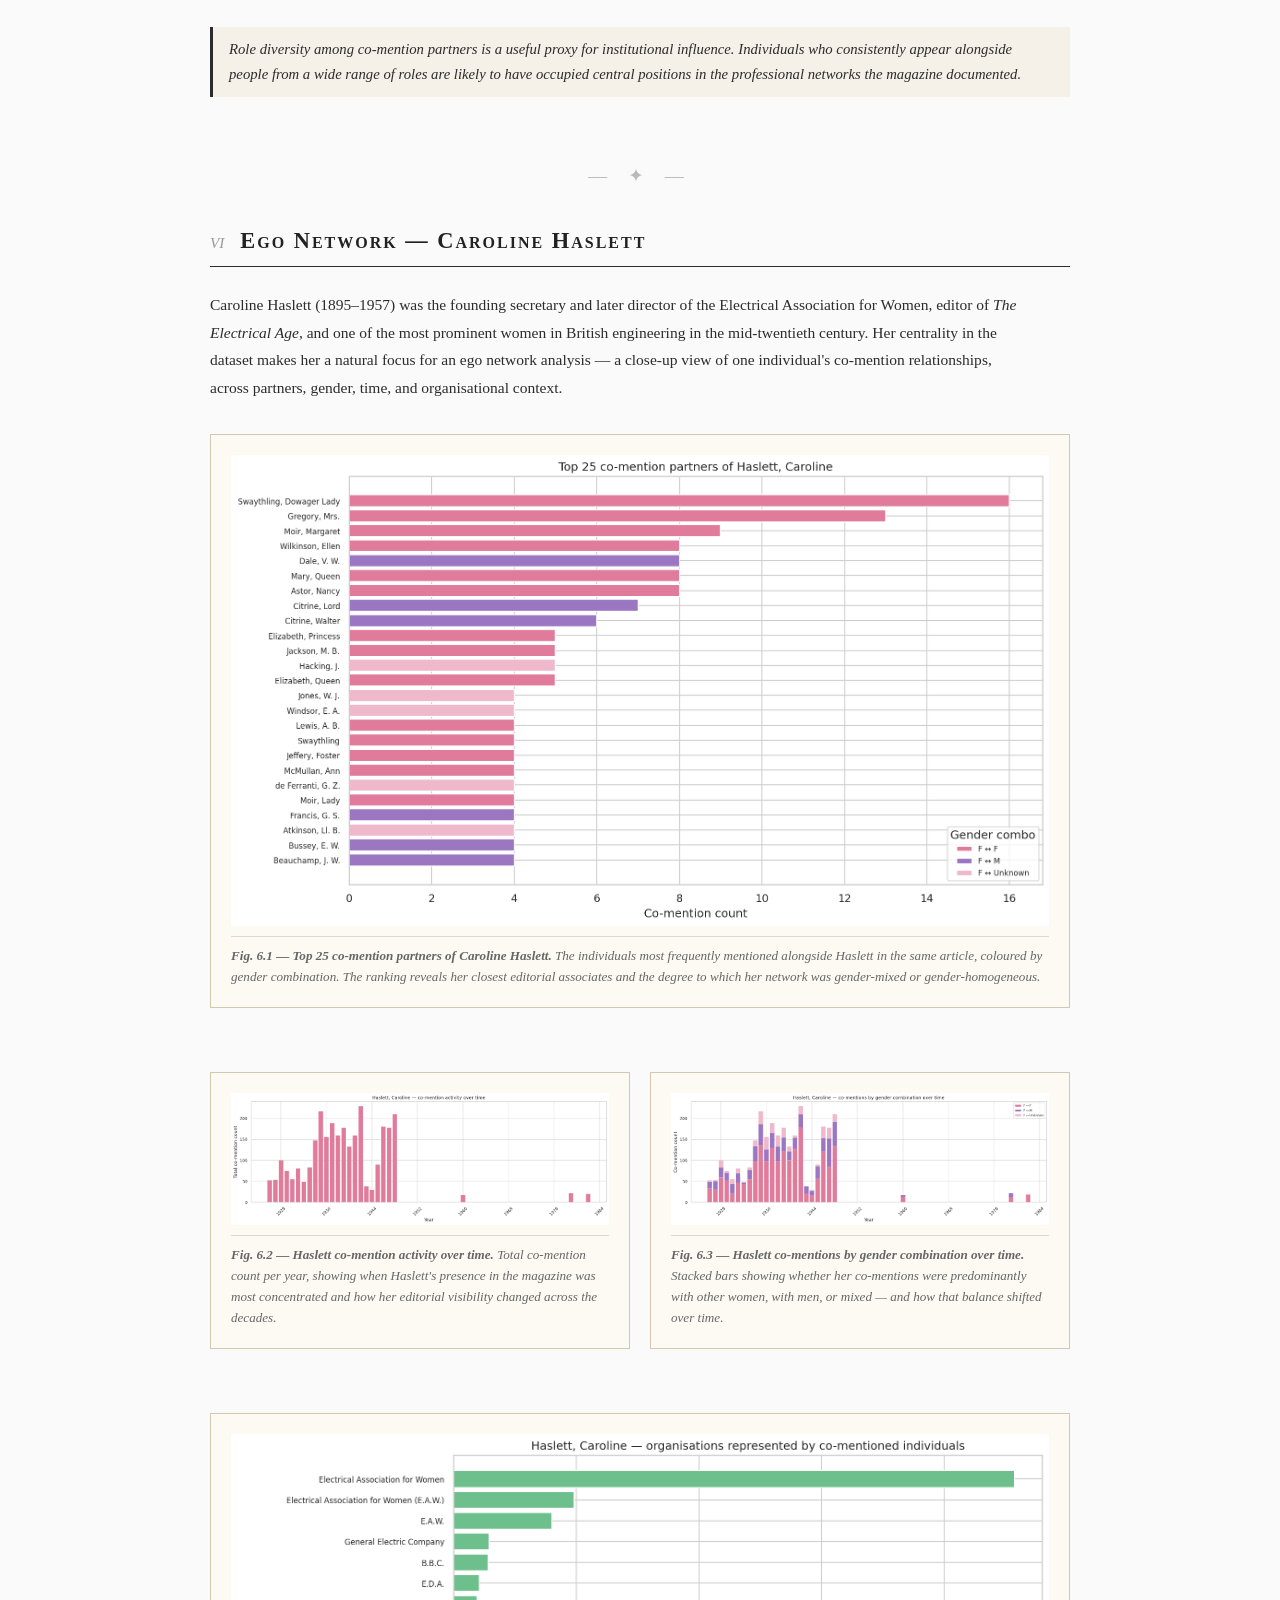
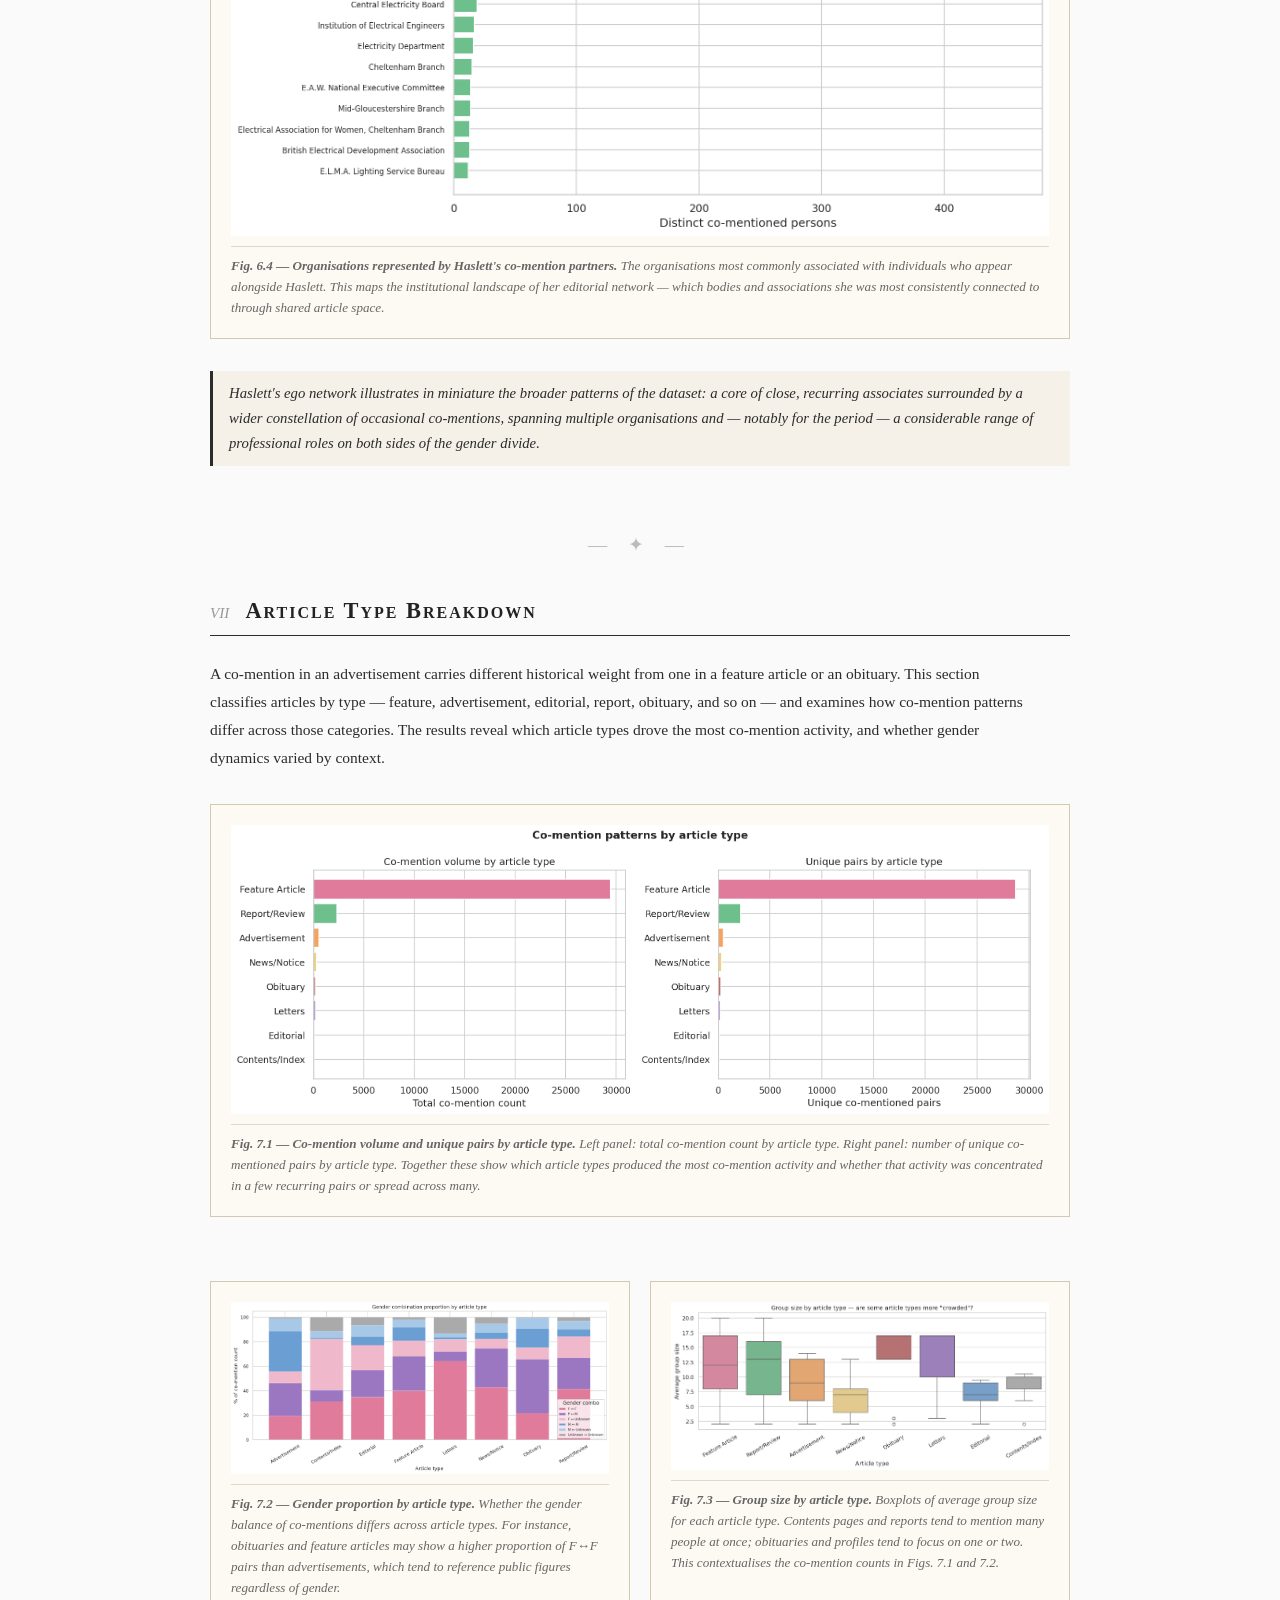
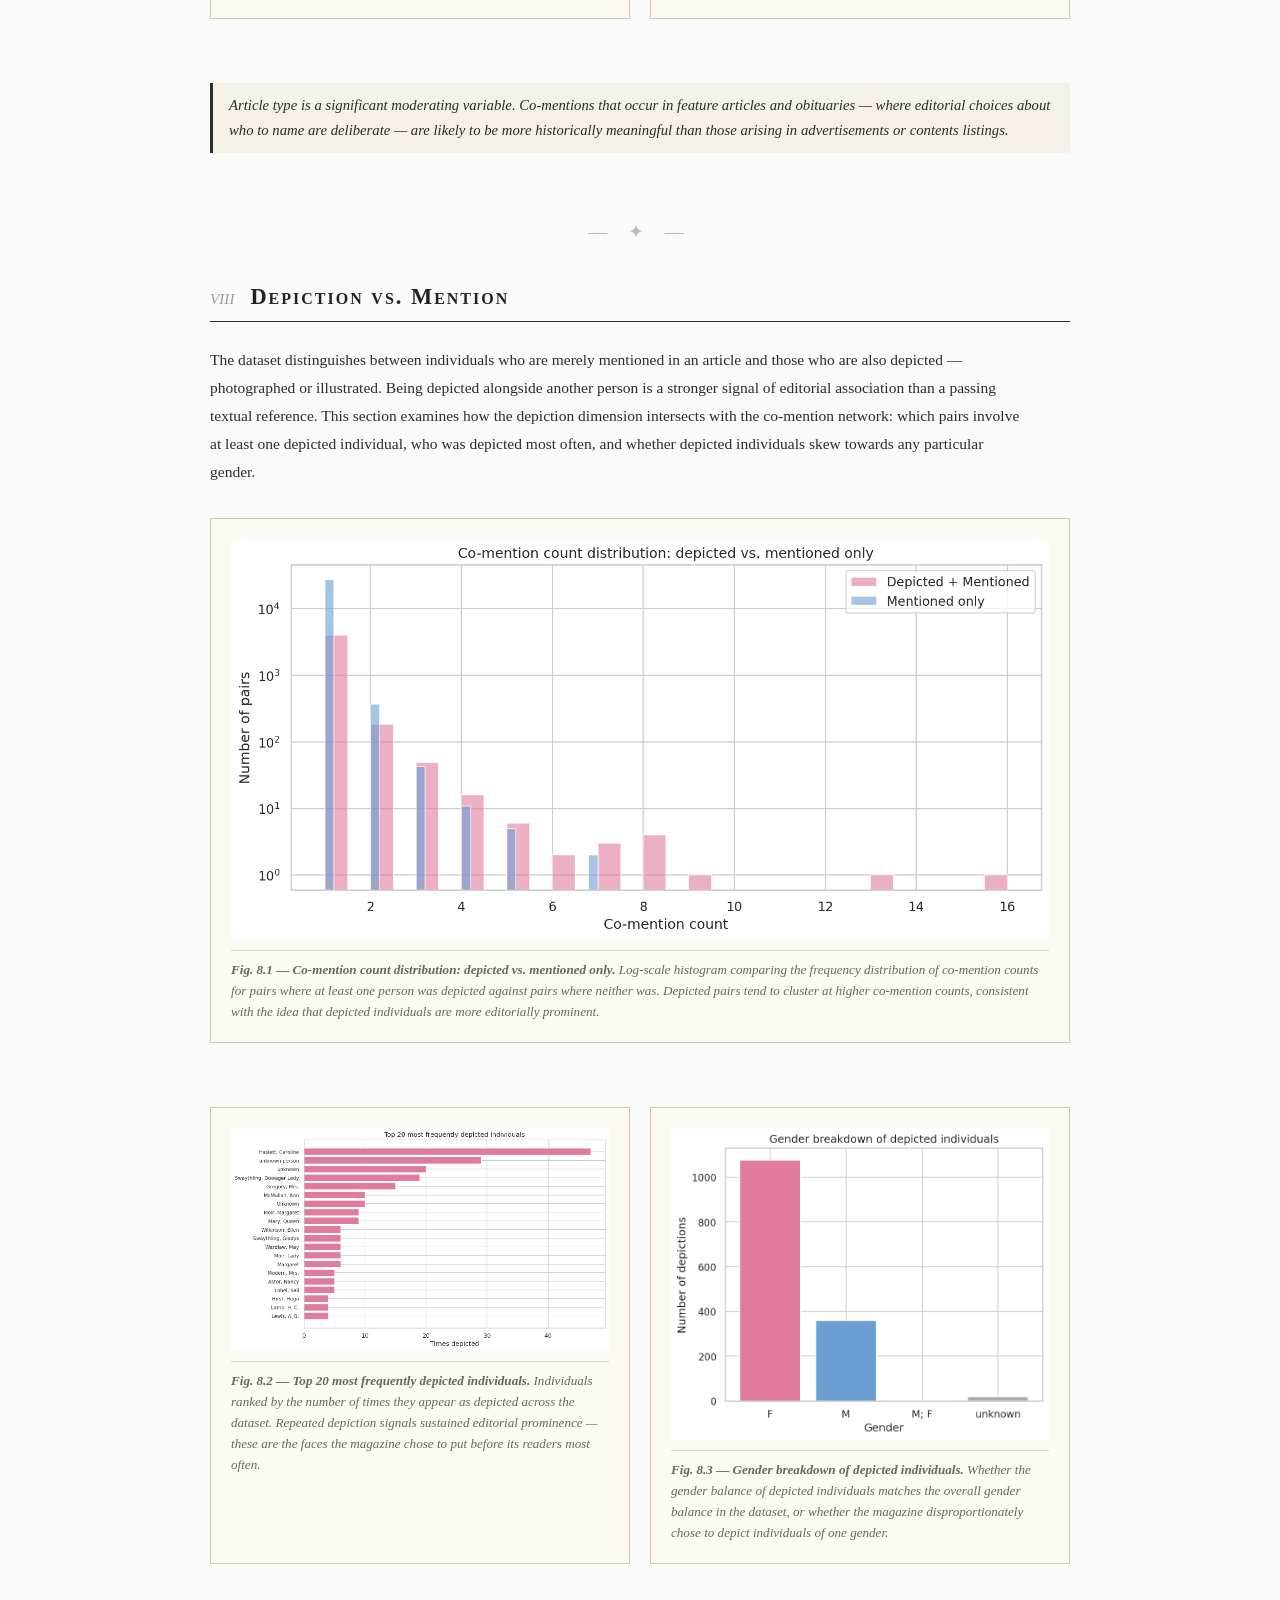
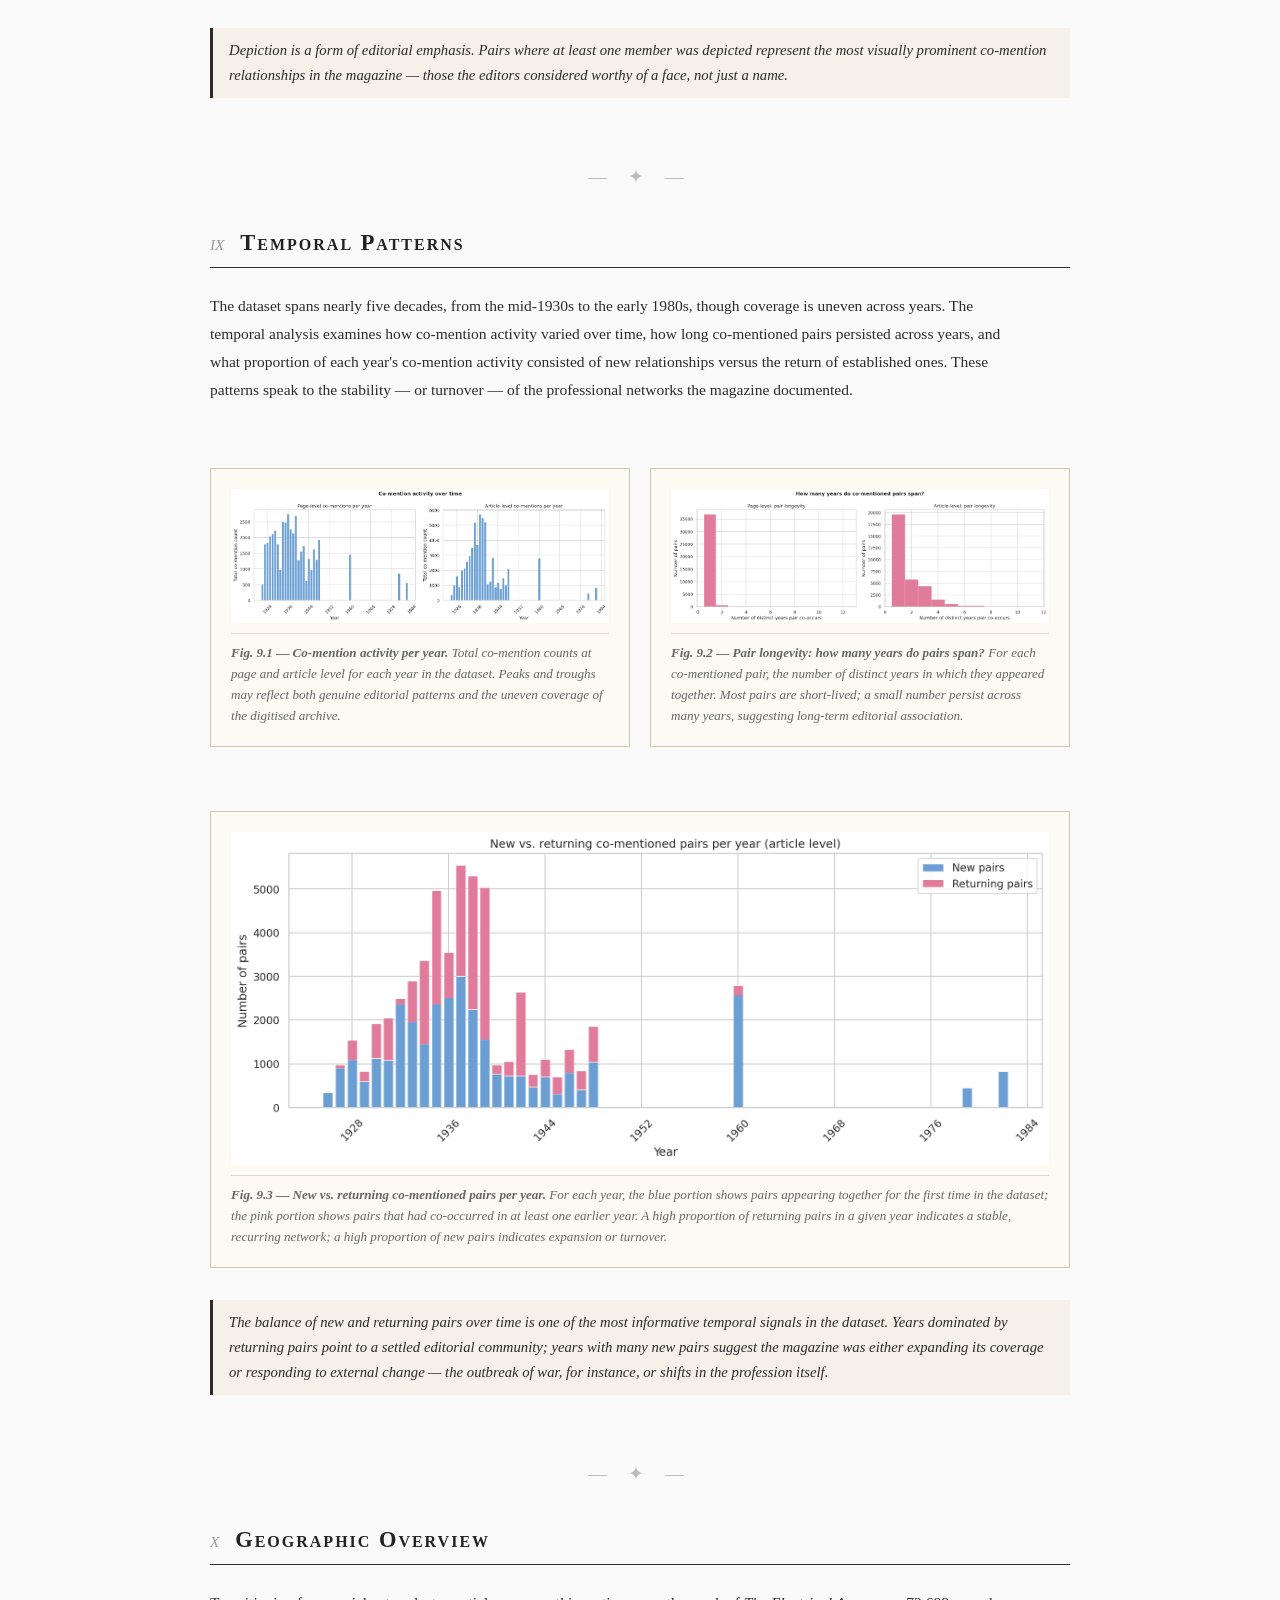
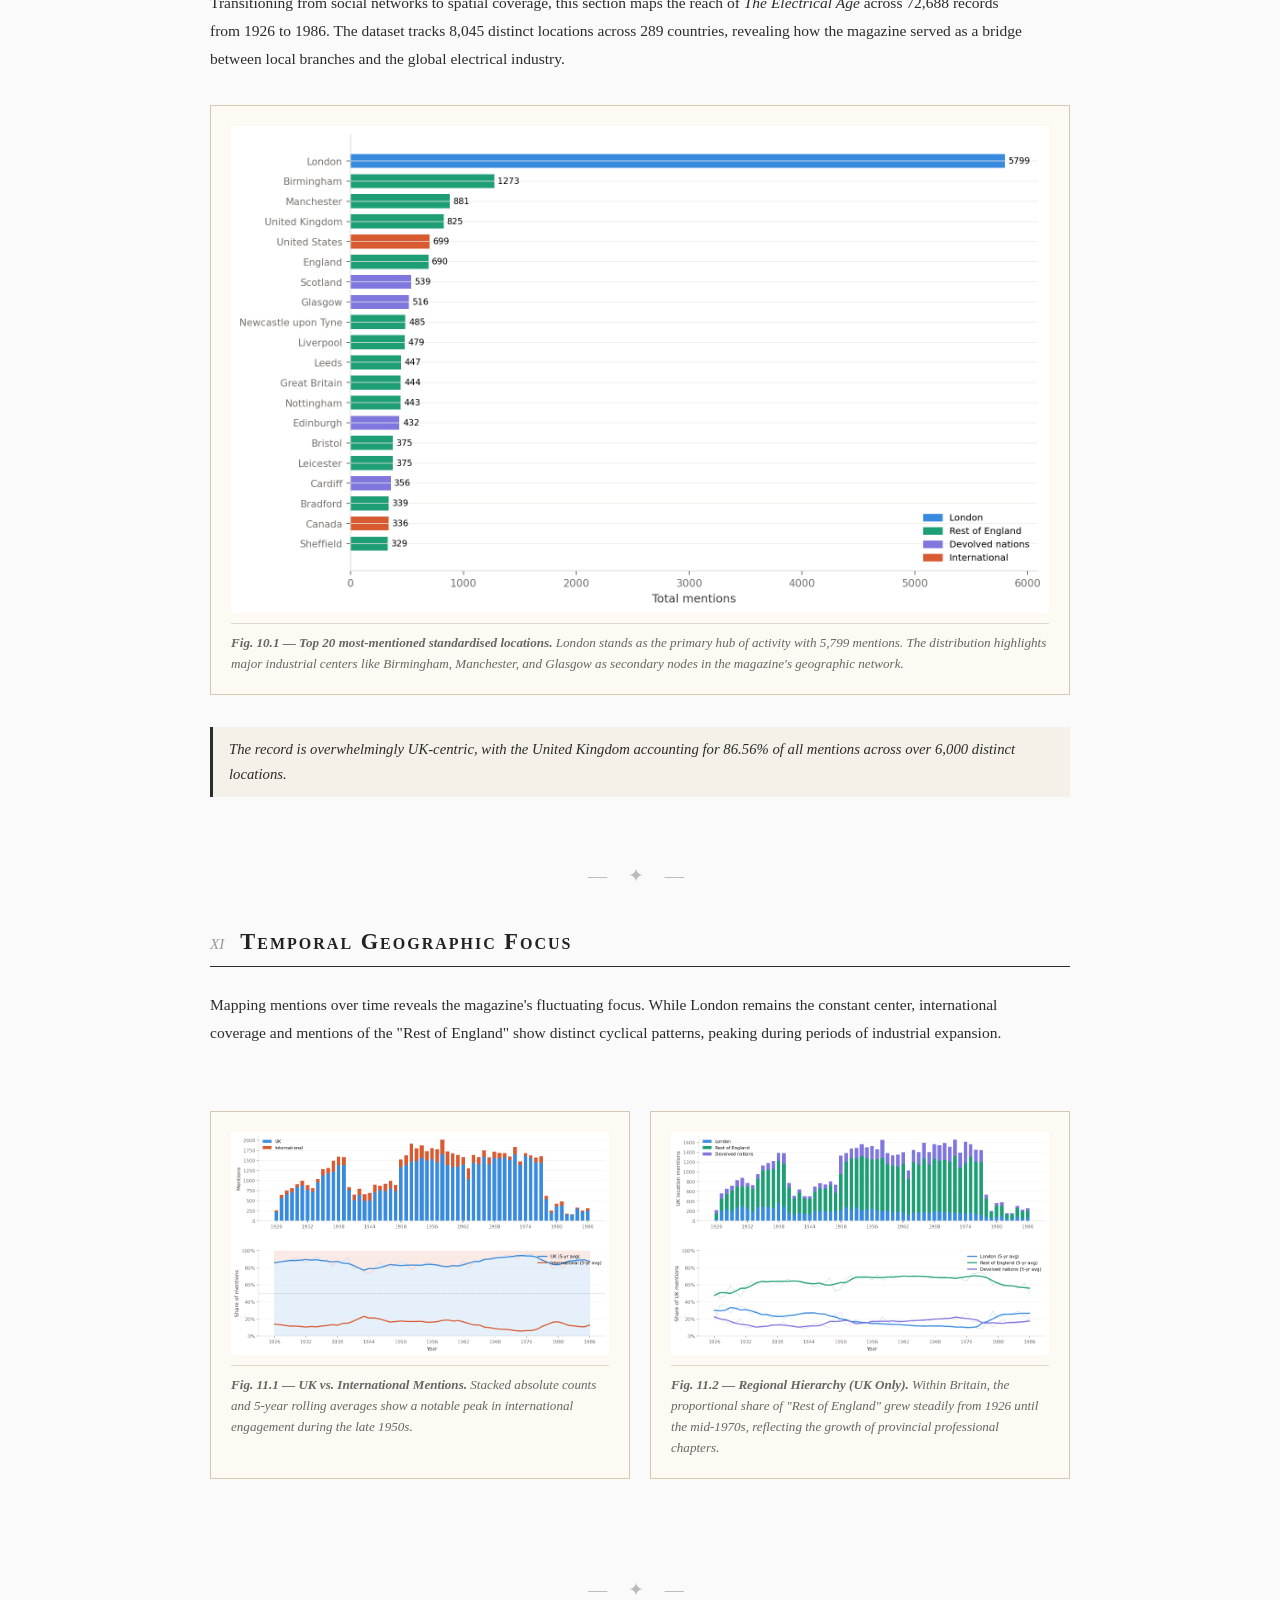
==== commit e3a7dd09: "Update analysis.html" ====
--- a/analysis.html
+++ b/analysis.html
@@ -209,6 +209,7 @@
         <a href="locations.html">Locations</a>
         <a href="locations_explorer.html">Location Explorer</a>
         <a href="articles.html">Articles</a>
+        <a href="connections_explorer.html">Connections</a>
     </nav>
 </header>
 
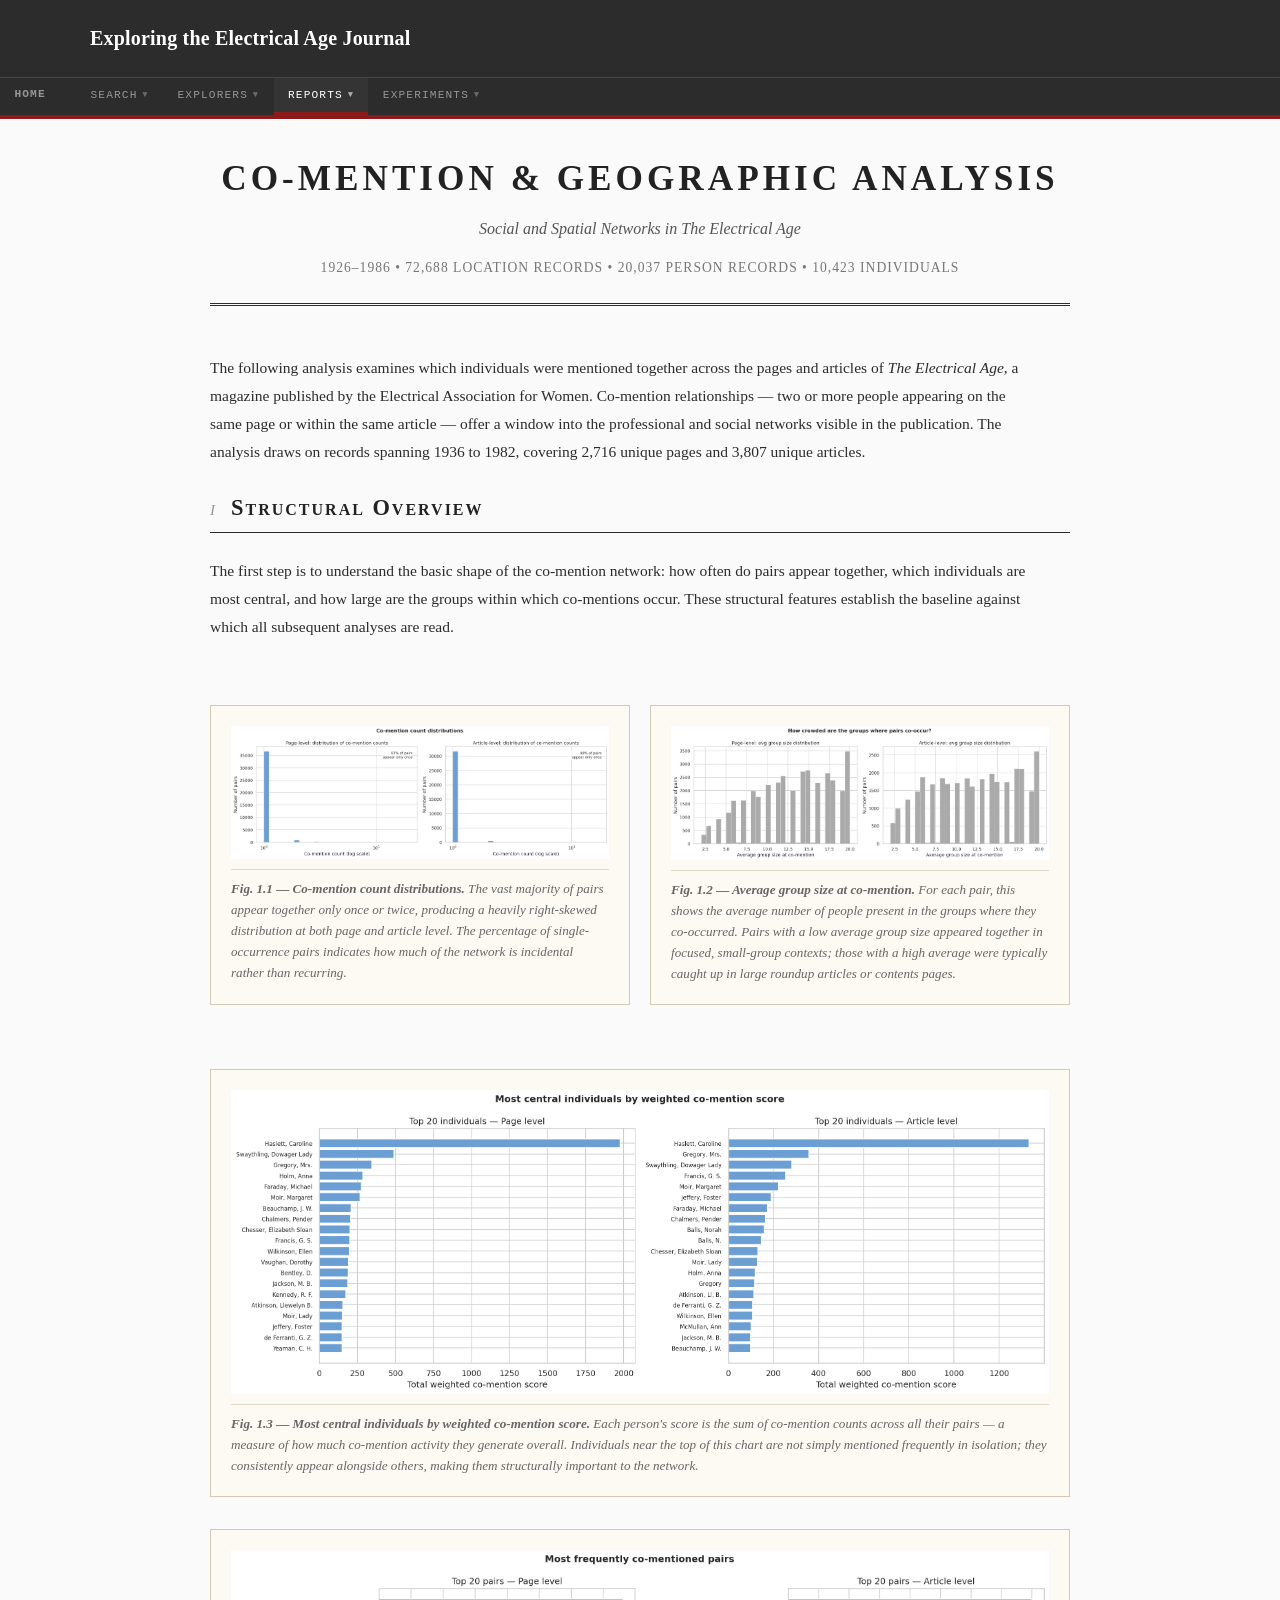
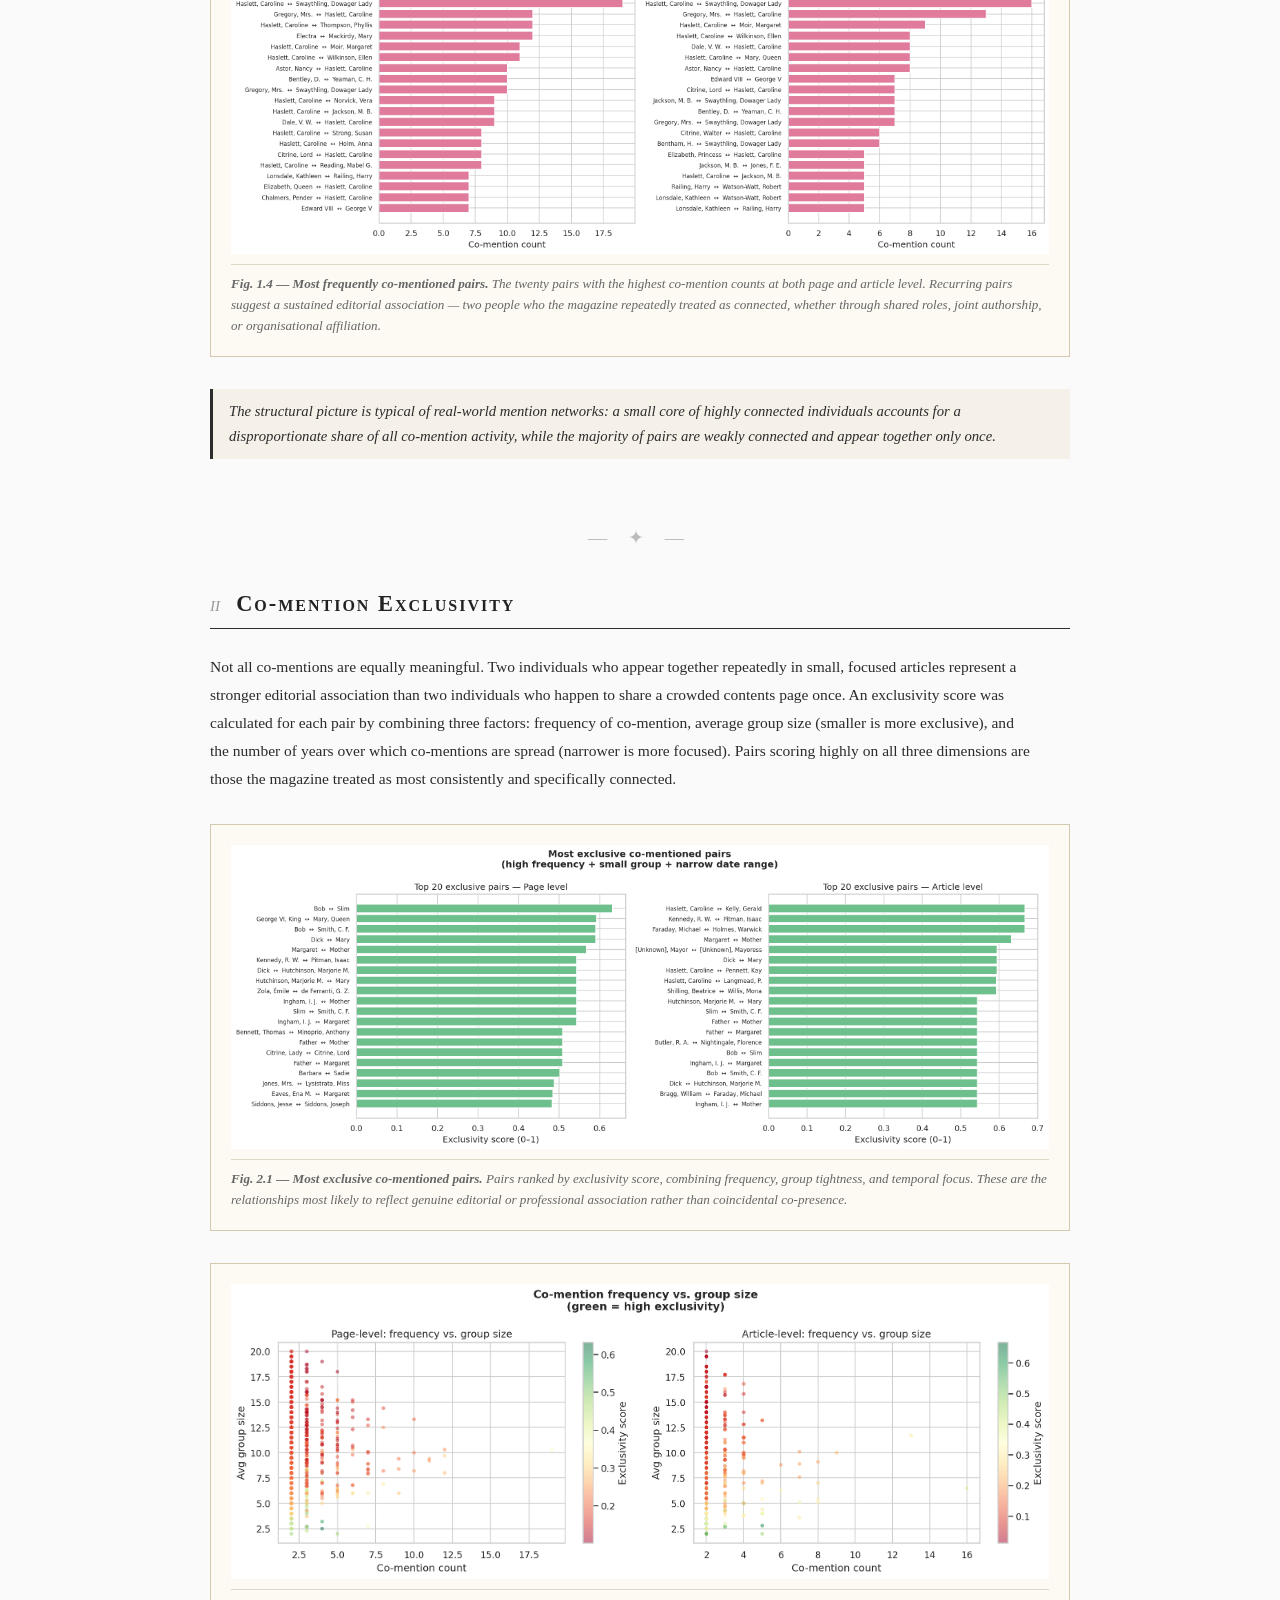
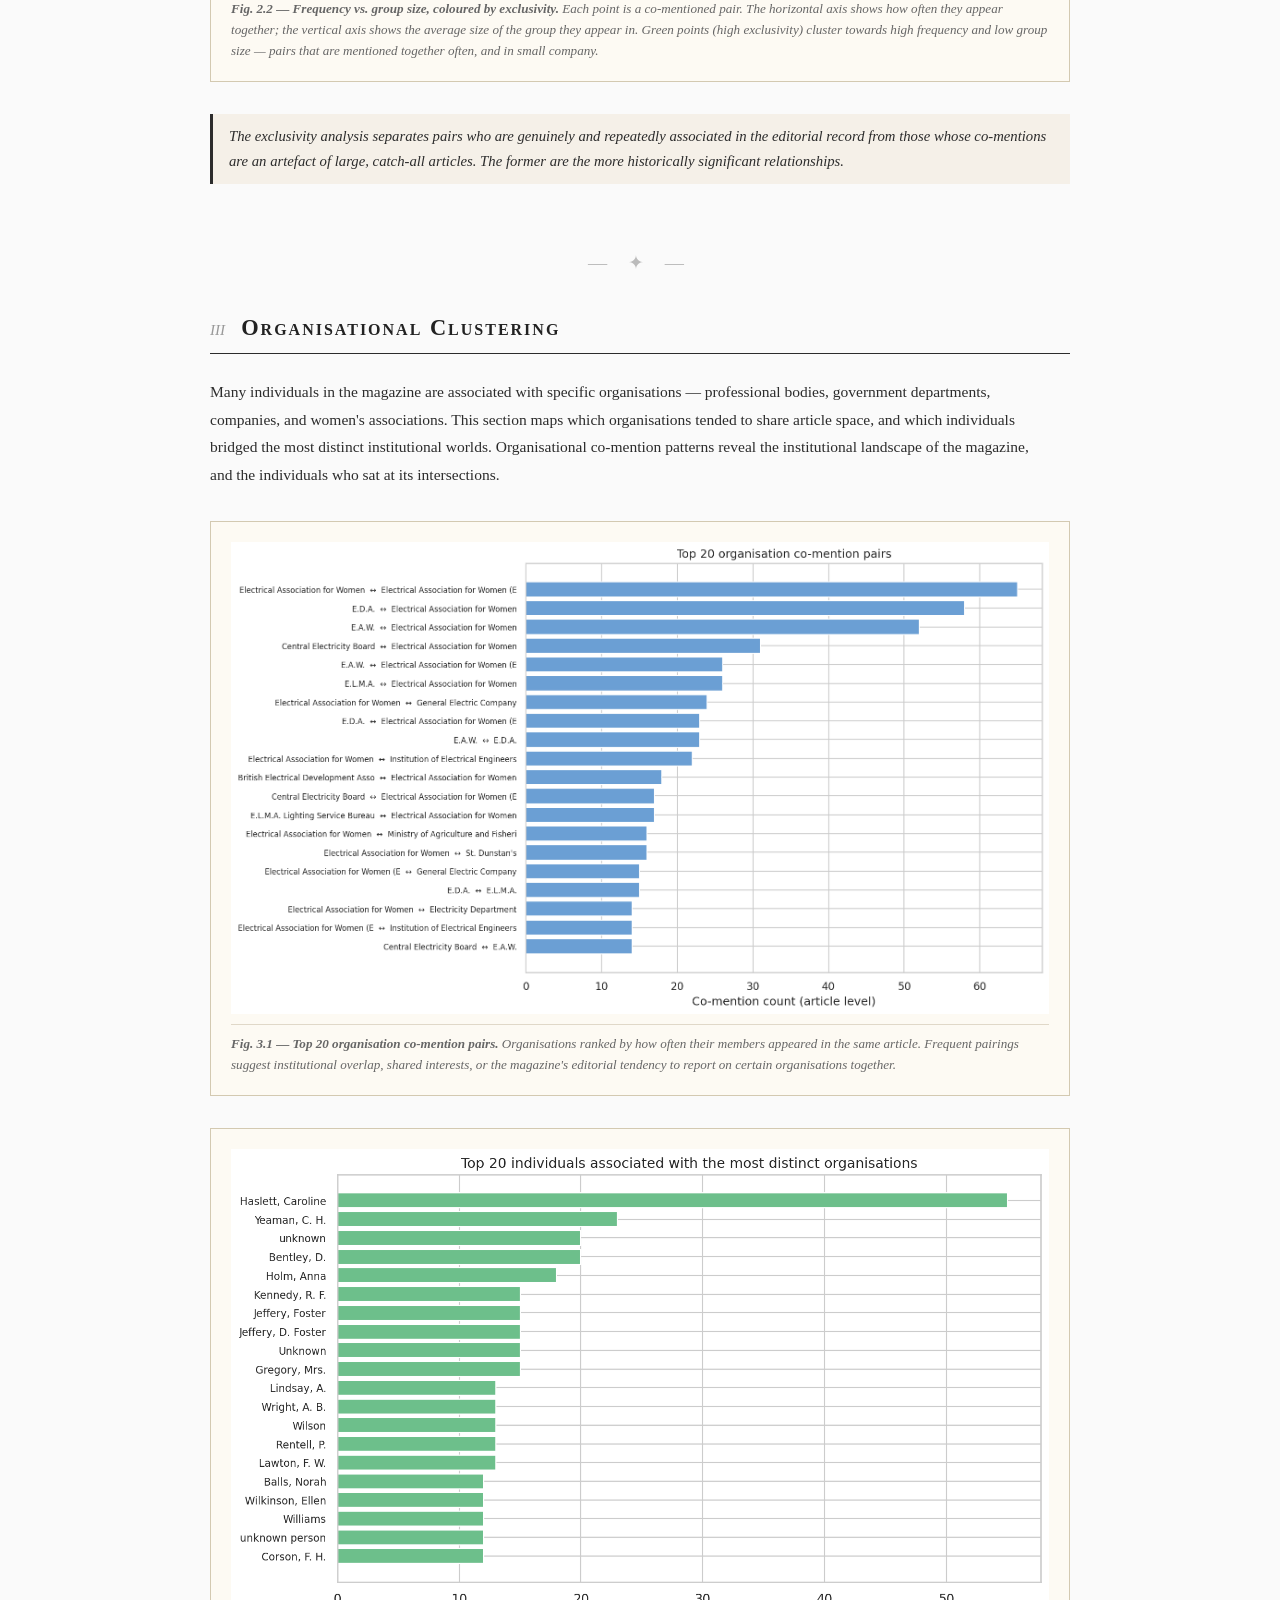
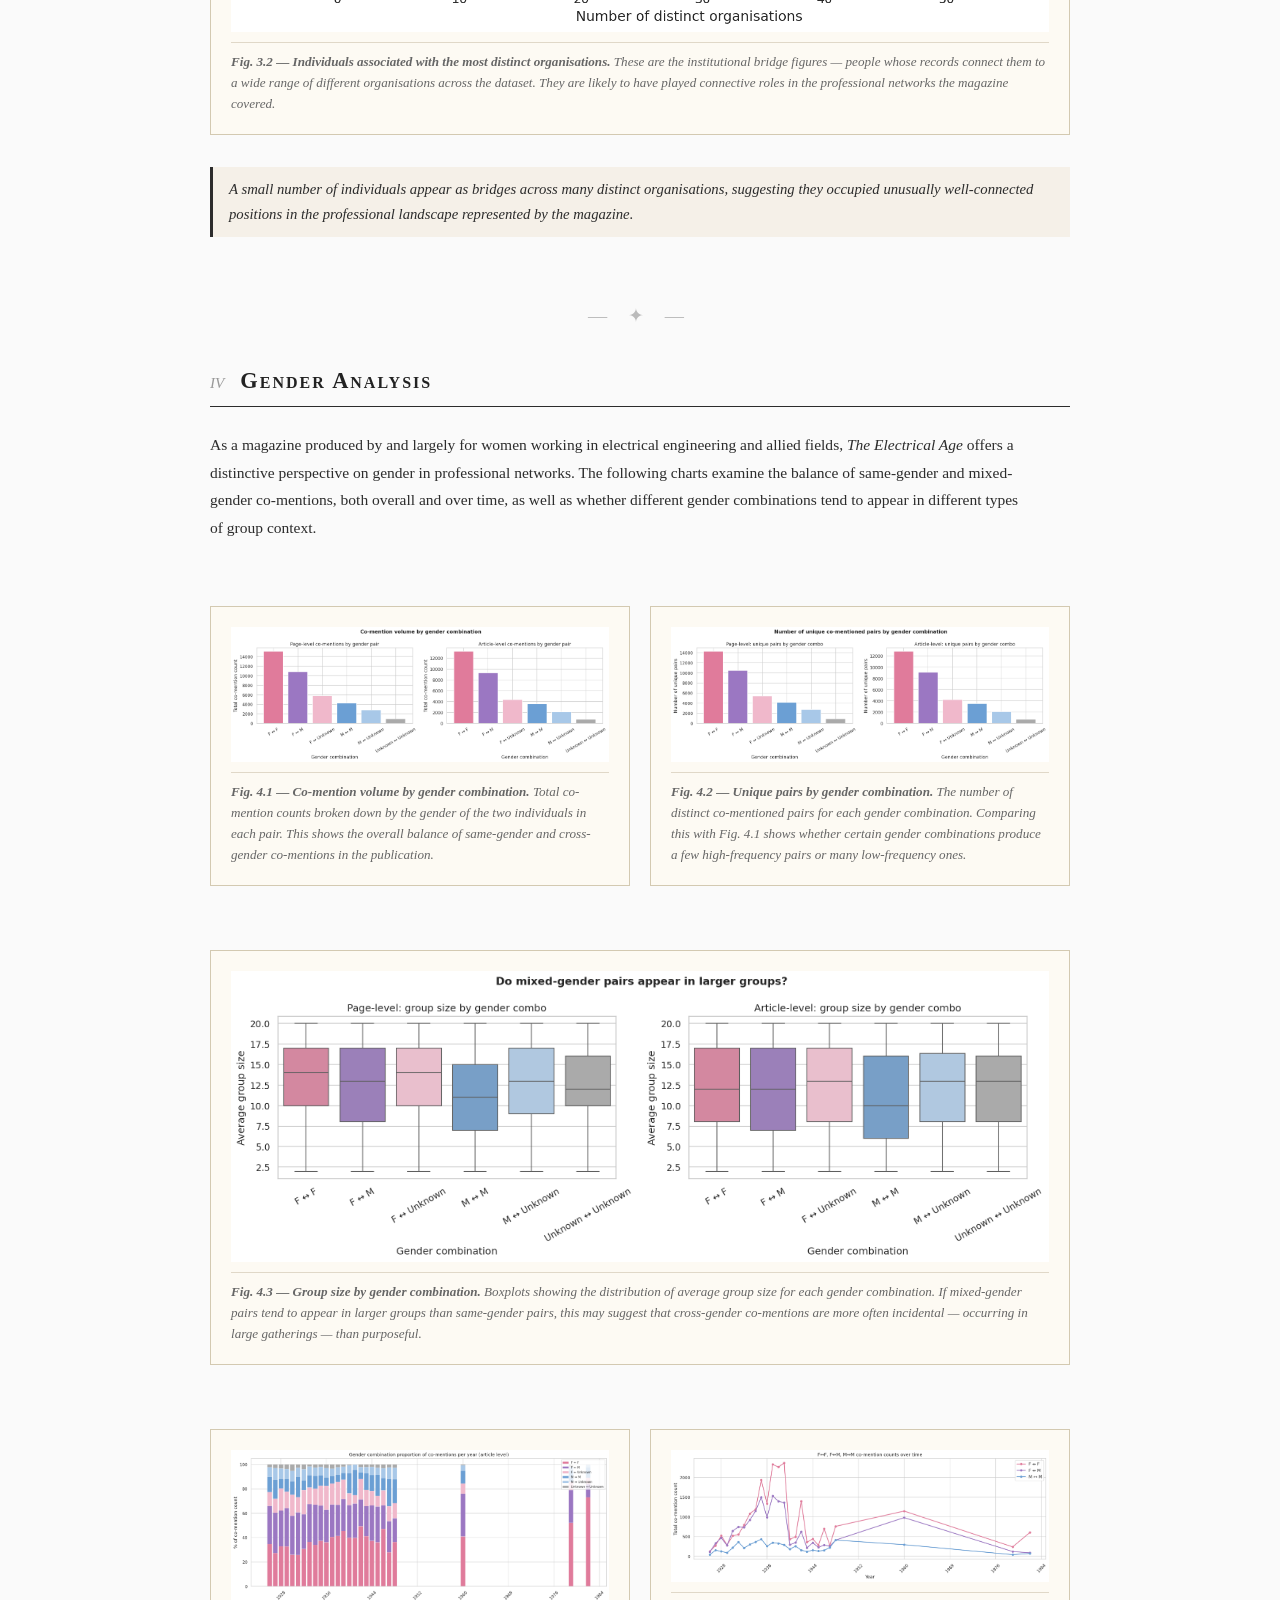
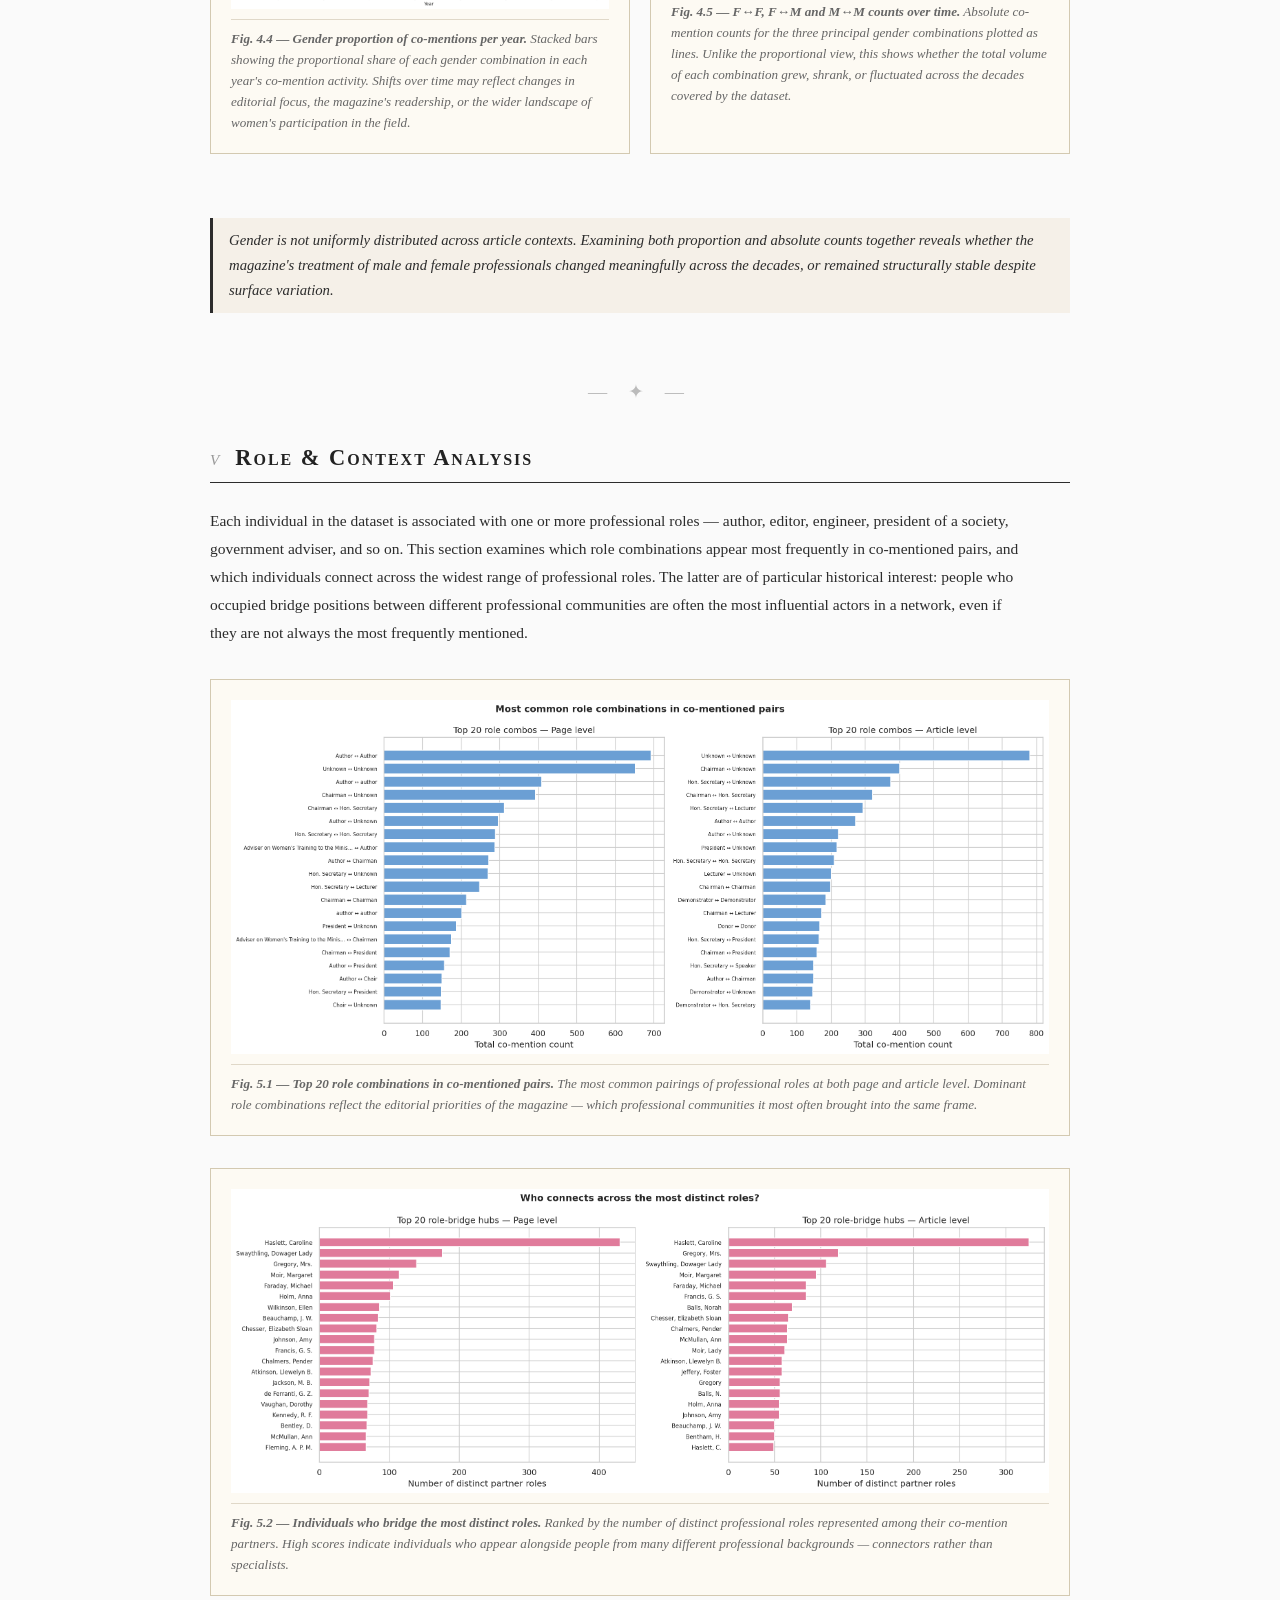
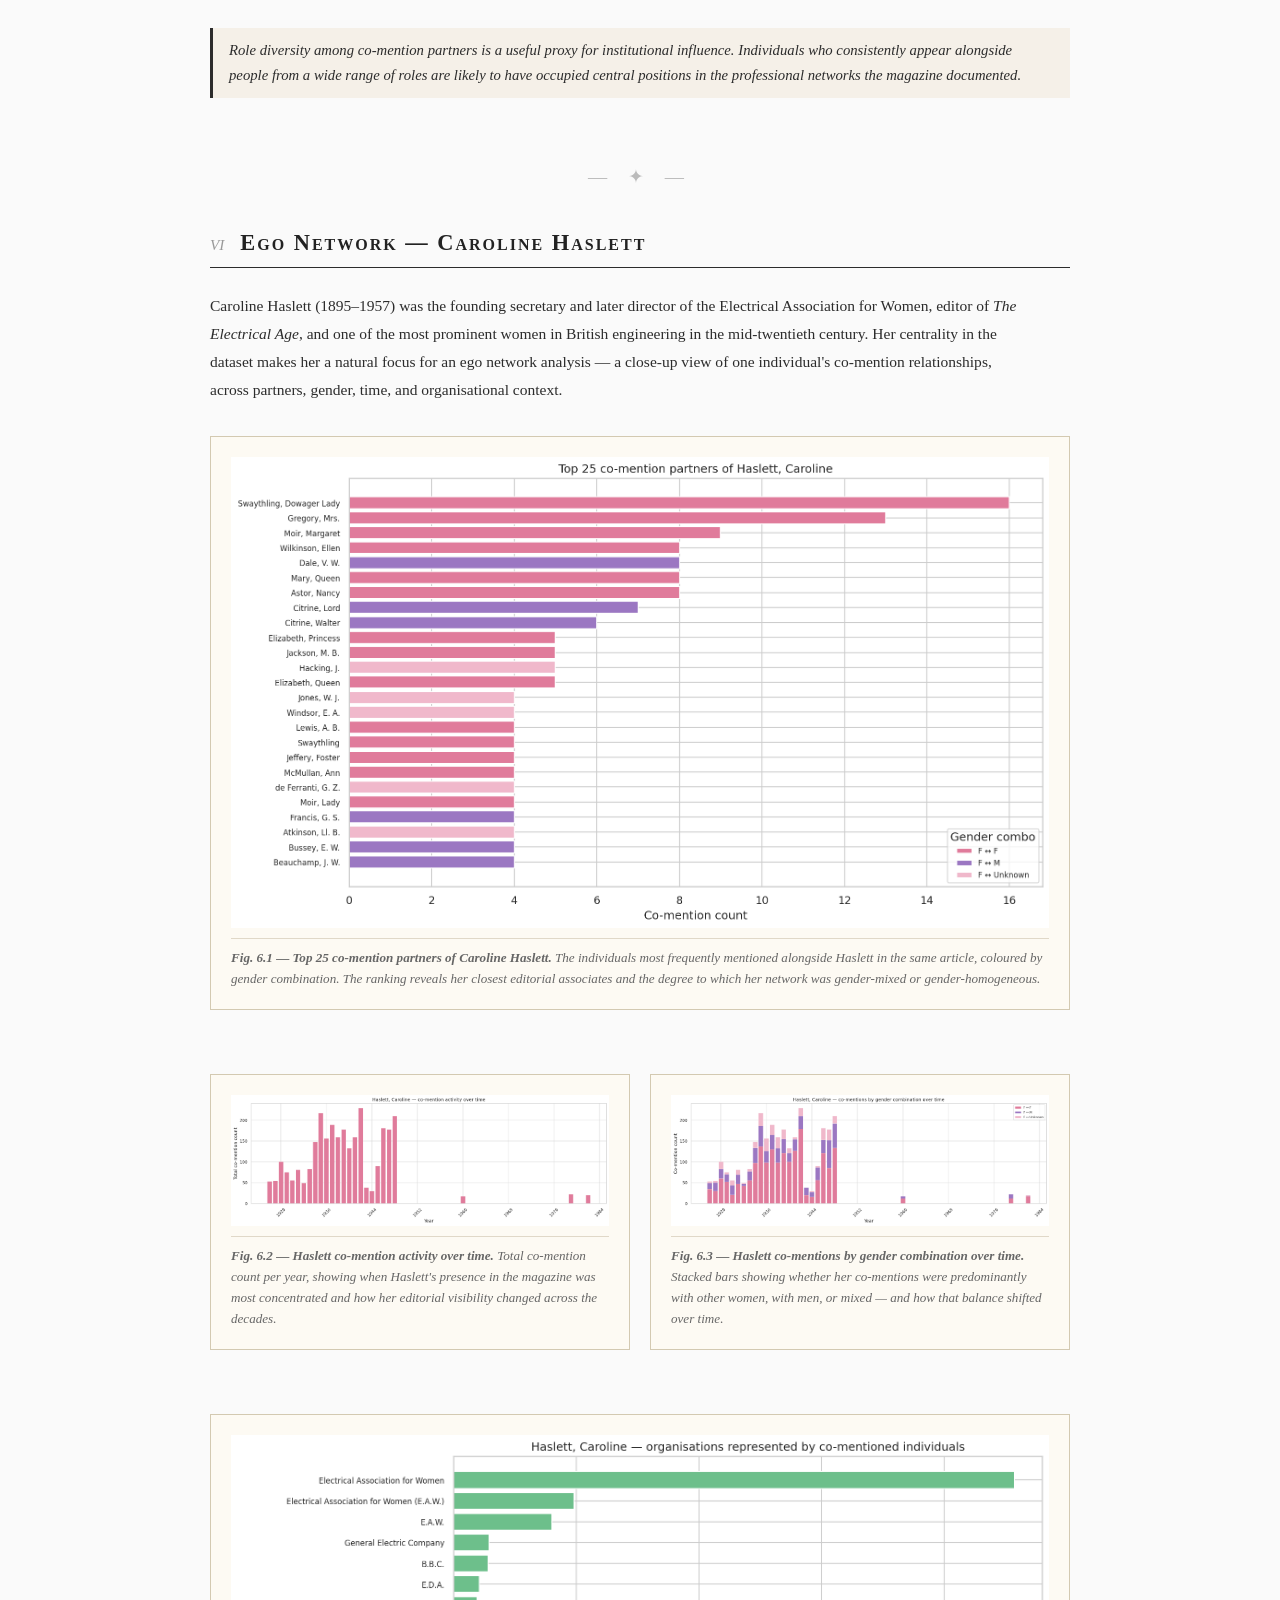
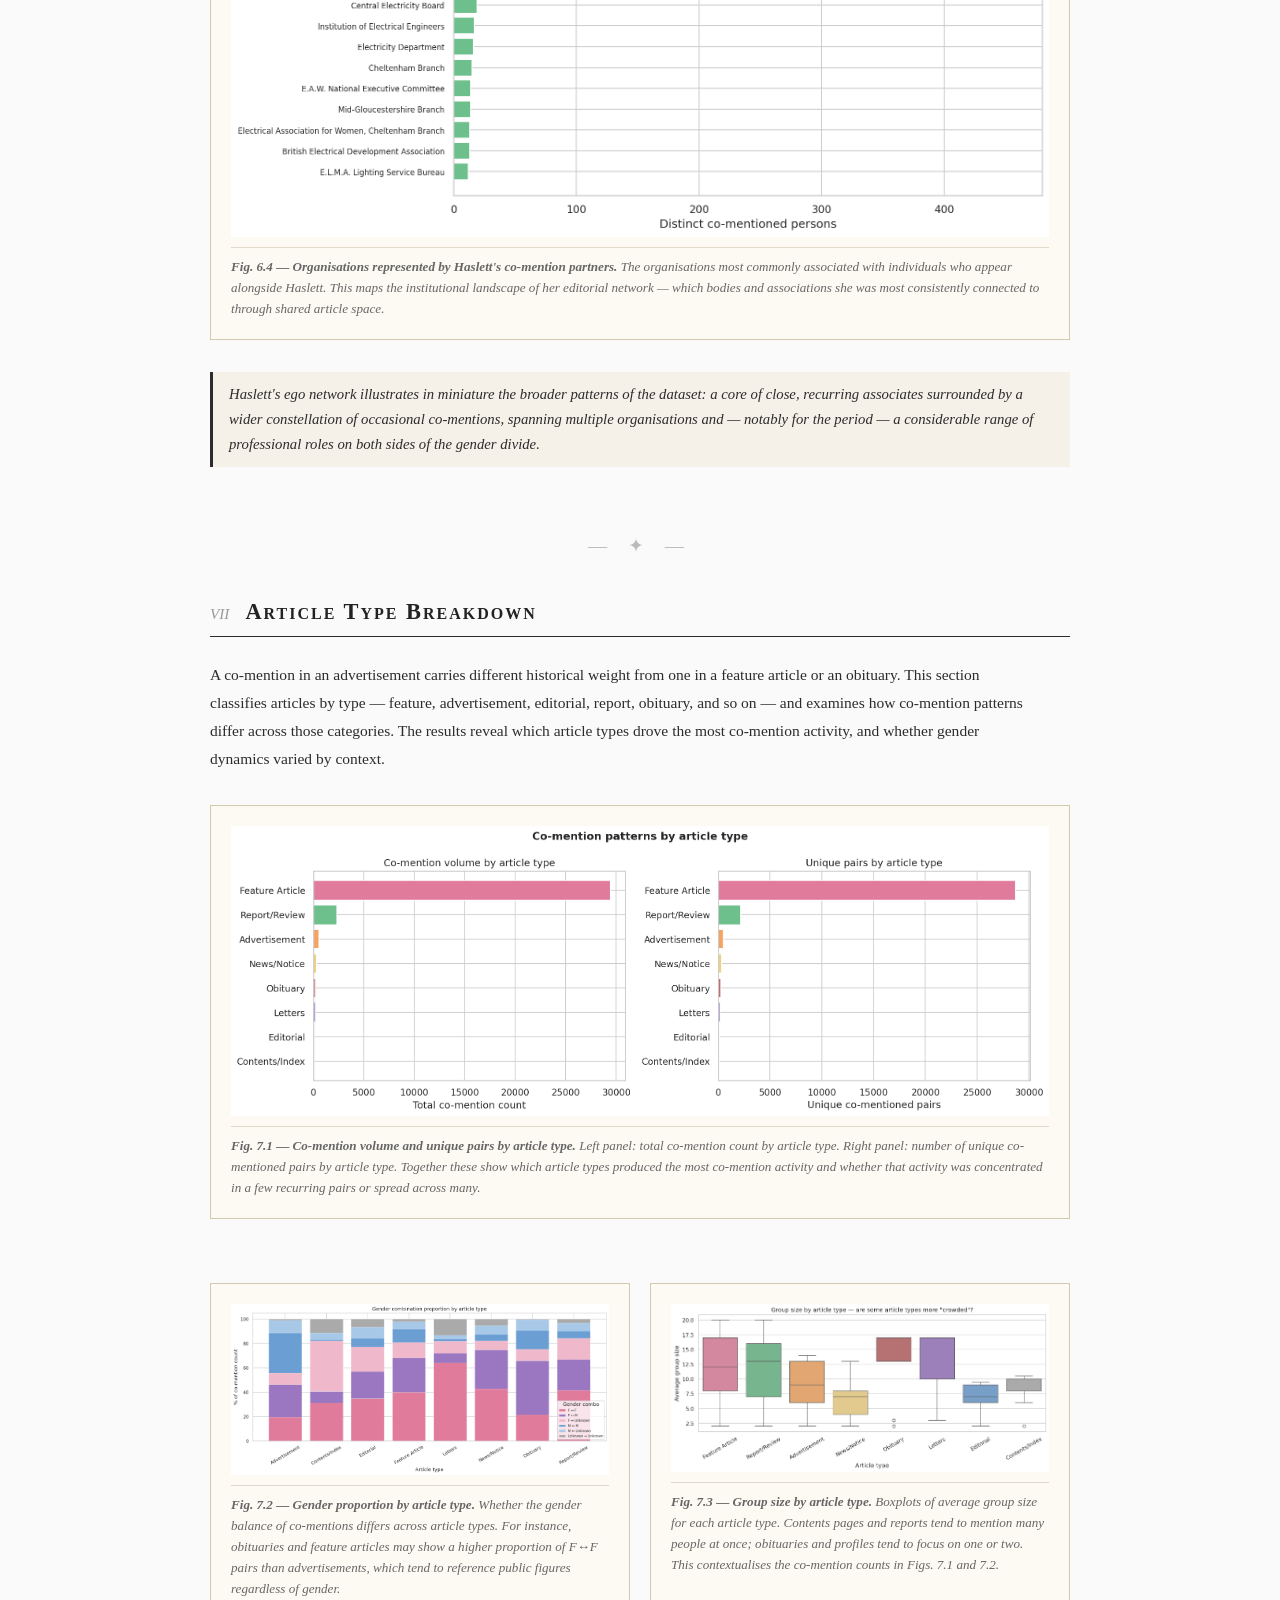
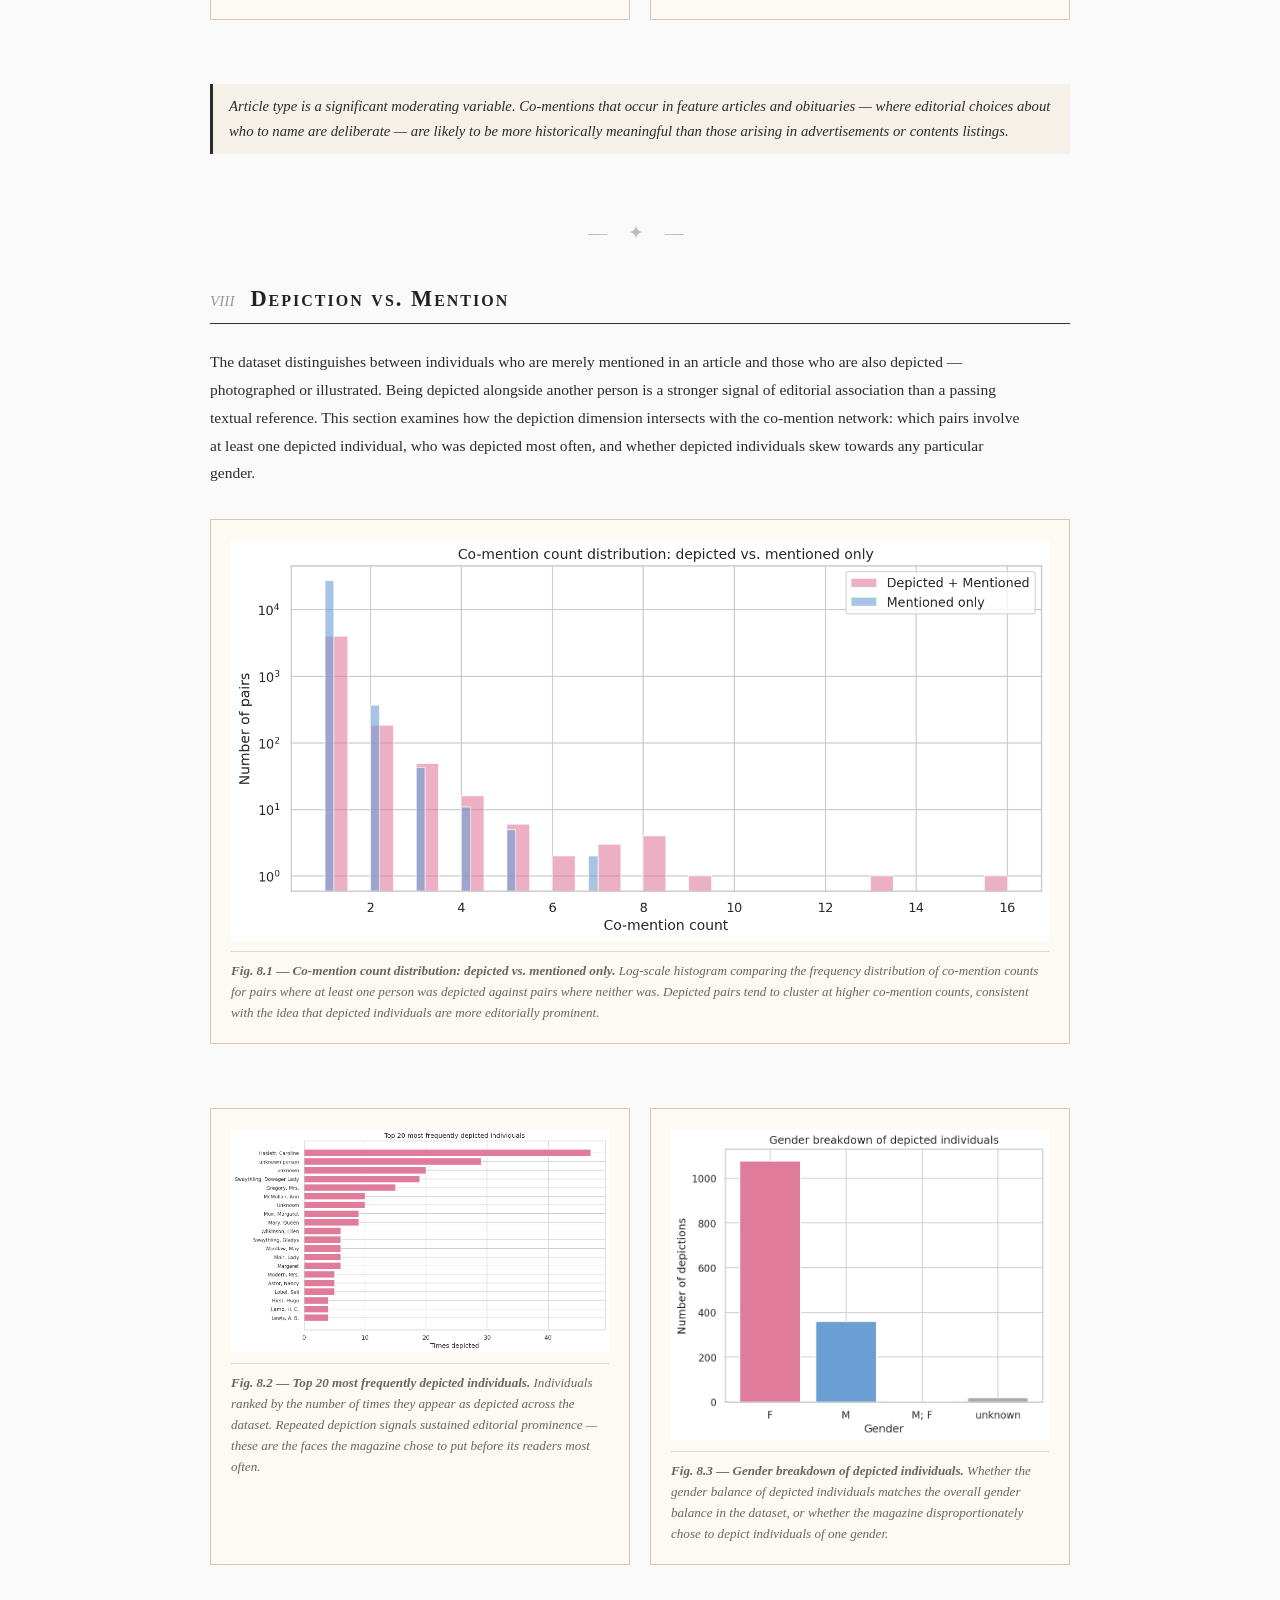
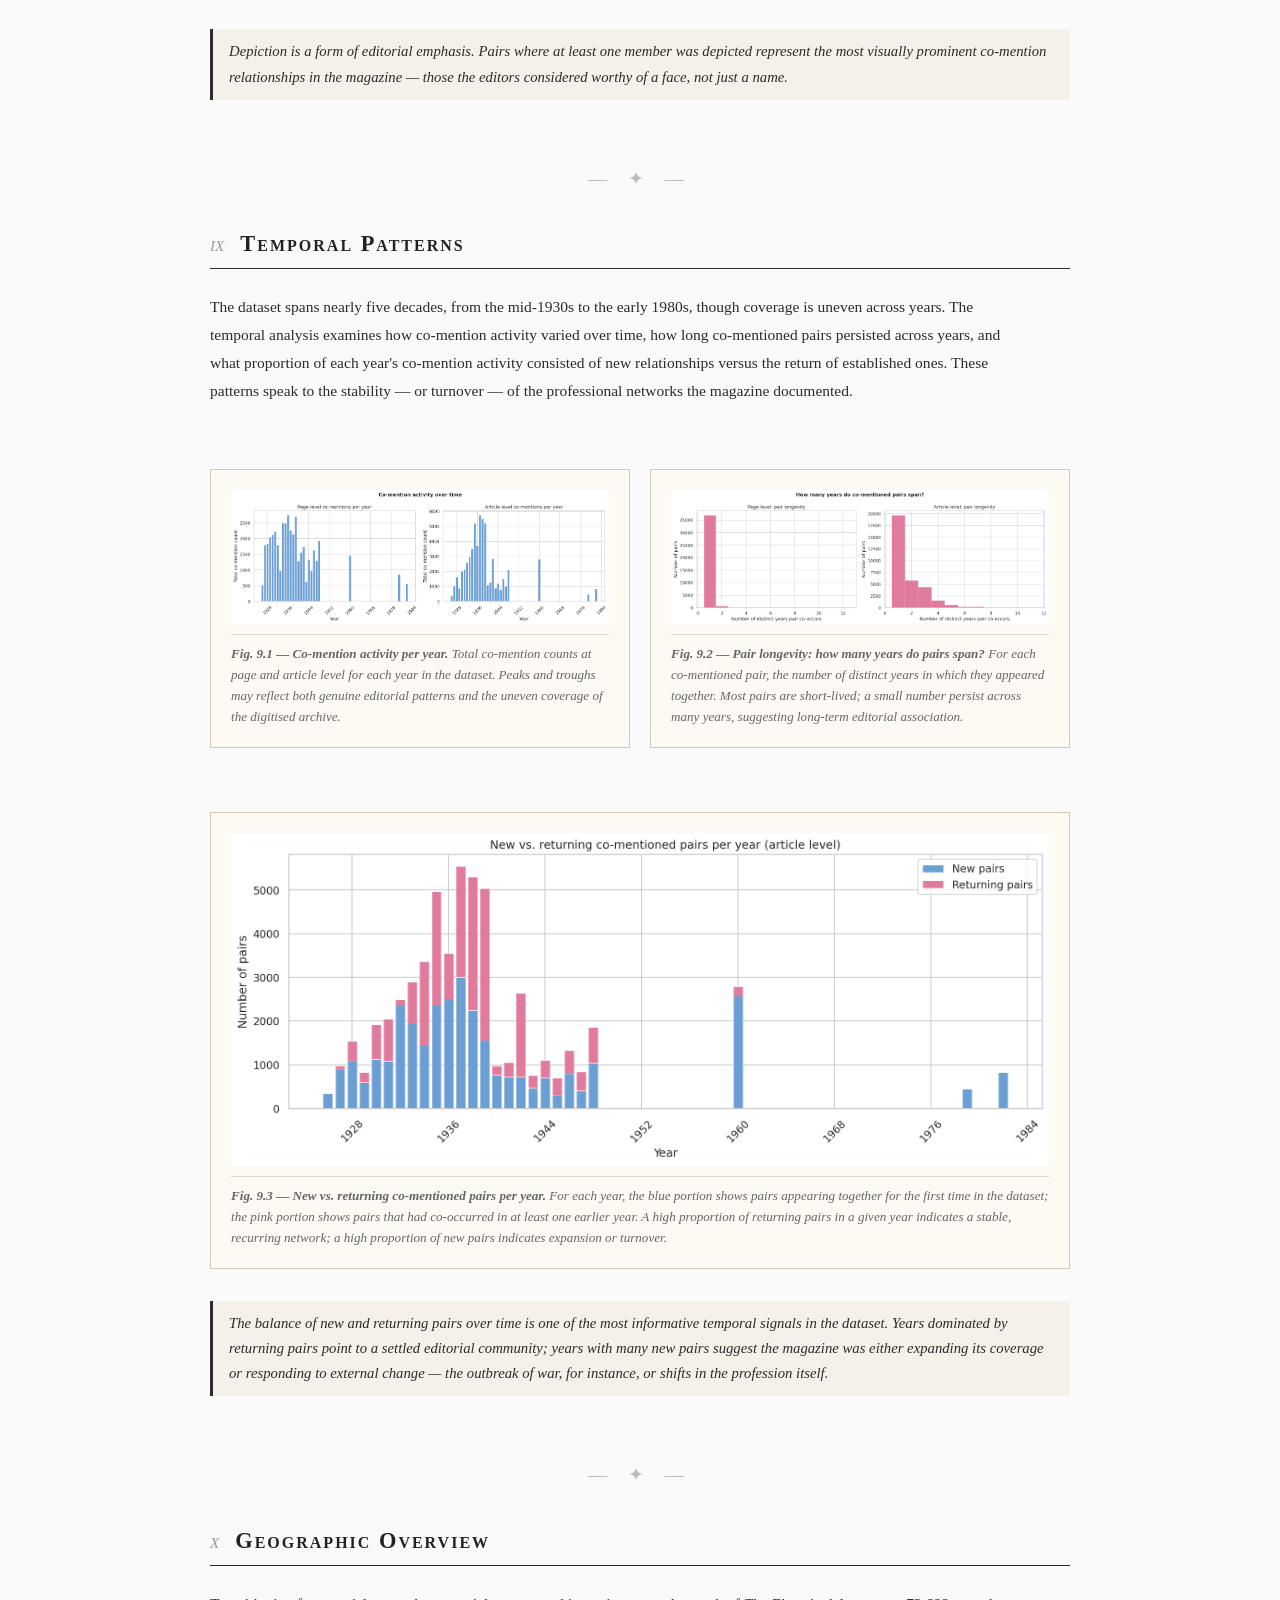
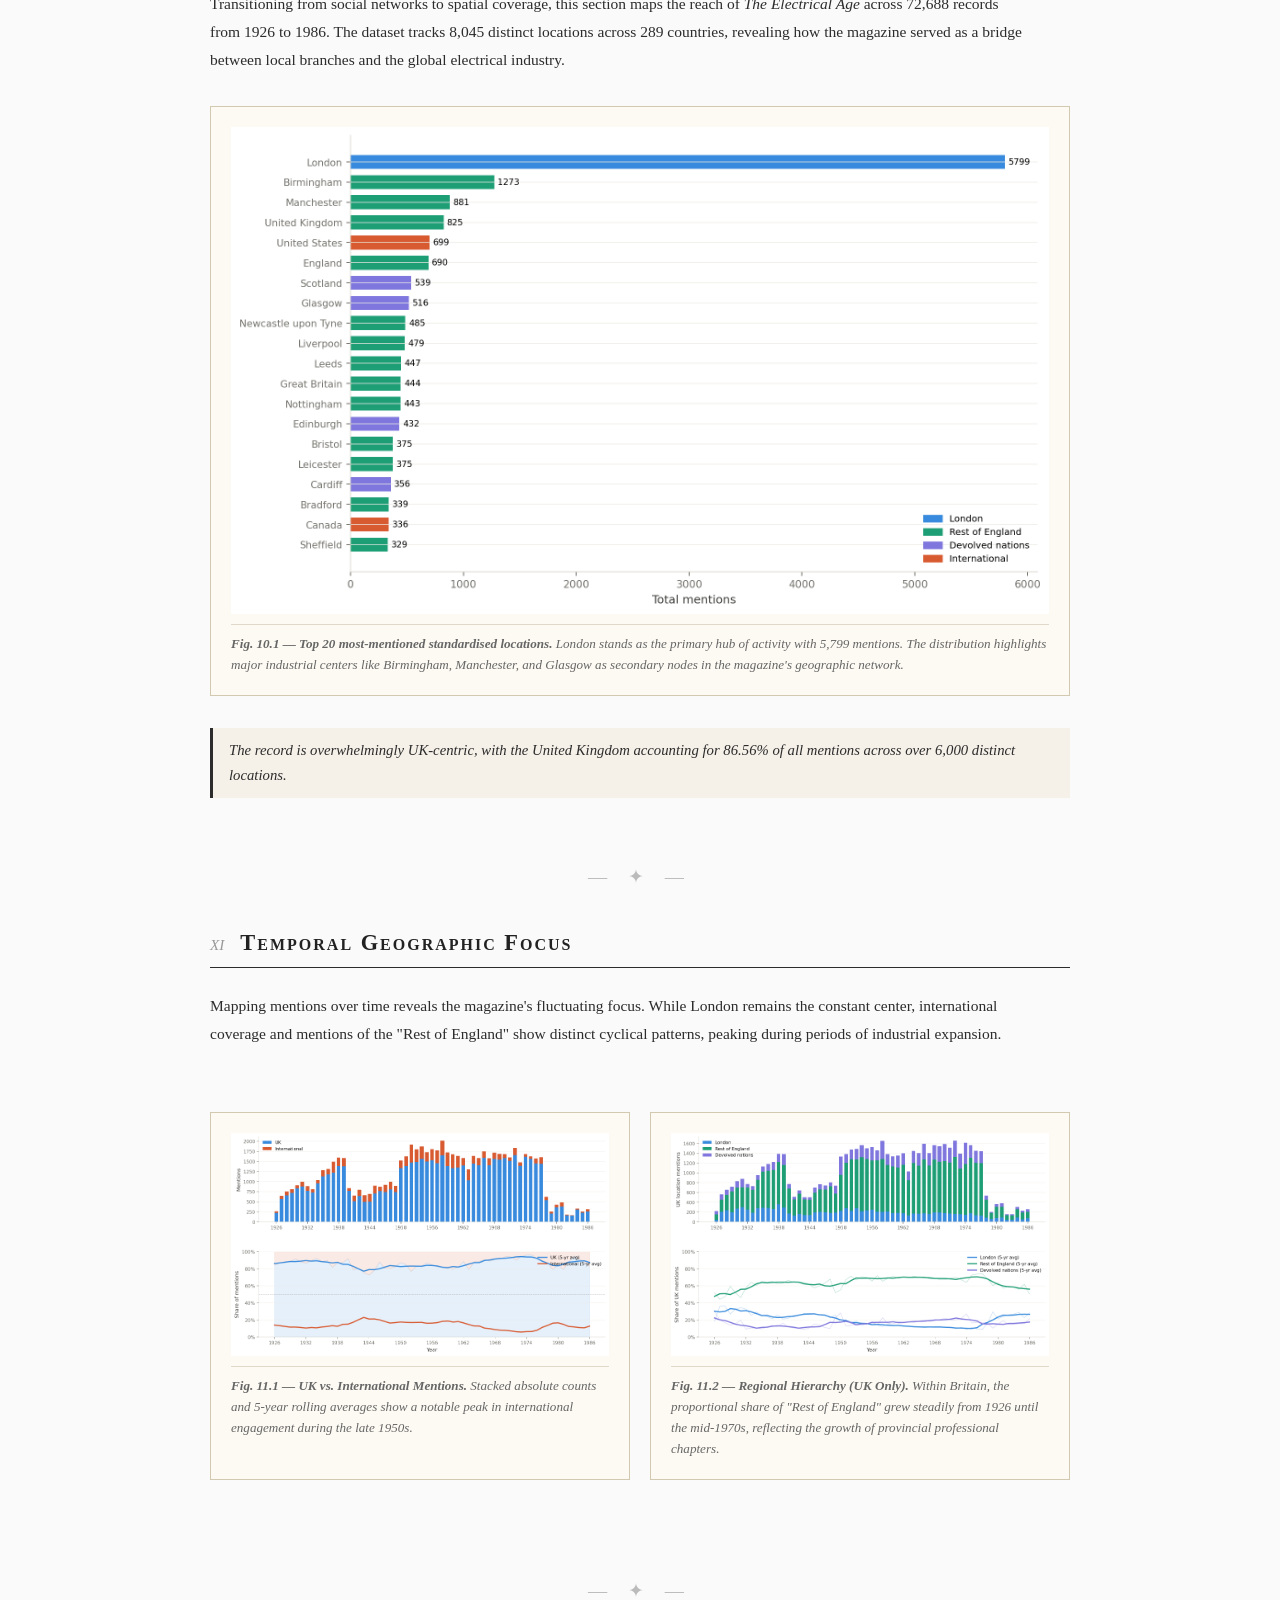
==== commit 8c47d424: "Update analysis.html" ====
--- a/analysis.html
+++ b/analysis.html
@@ -4,6 +4,7 @@
     <meta charset="UTF-8">
     <title>Co-mention & Location Analysis — LLM Research Diary</title>
     <link rel="stylesheet" href="css/style.css">
+    <script src="js/nav.js"></script>
     <style>
         /* ── Page layout ───────────────────────────────────────────── */
         .analysis-container {
@@ -198,20 +199,7 @@
 </head>
 <body>
 
-<header>
-    <h1>LLM Development Diary</h1>
-    <nav>
-        <a href="index.html">Reports</a>
-        <a href="analysis.html">Analysis</a>
-        <a href="portraits.html">Our Portrait Page</a>
-        <a href="experiments.html">Experiments</a>
-        <a href="people.html">Individuals</a>
-        <a href="locations.html">Locations</a>
-        <a href="locations_explorer.html">Location Explorer</a>
-        <a href="articles.html">Articles</a>
-        <a href="connections_explorer.html">Connections</a>
-    </nav>
-</header>
+<header id="site-header"></header>
 
 <main>
 <div class="analysis-container">
